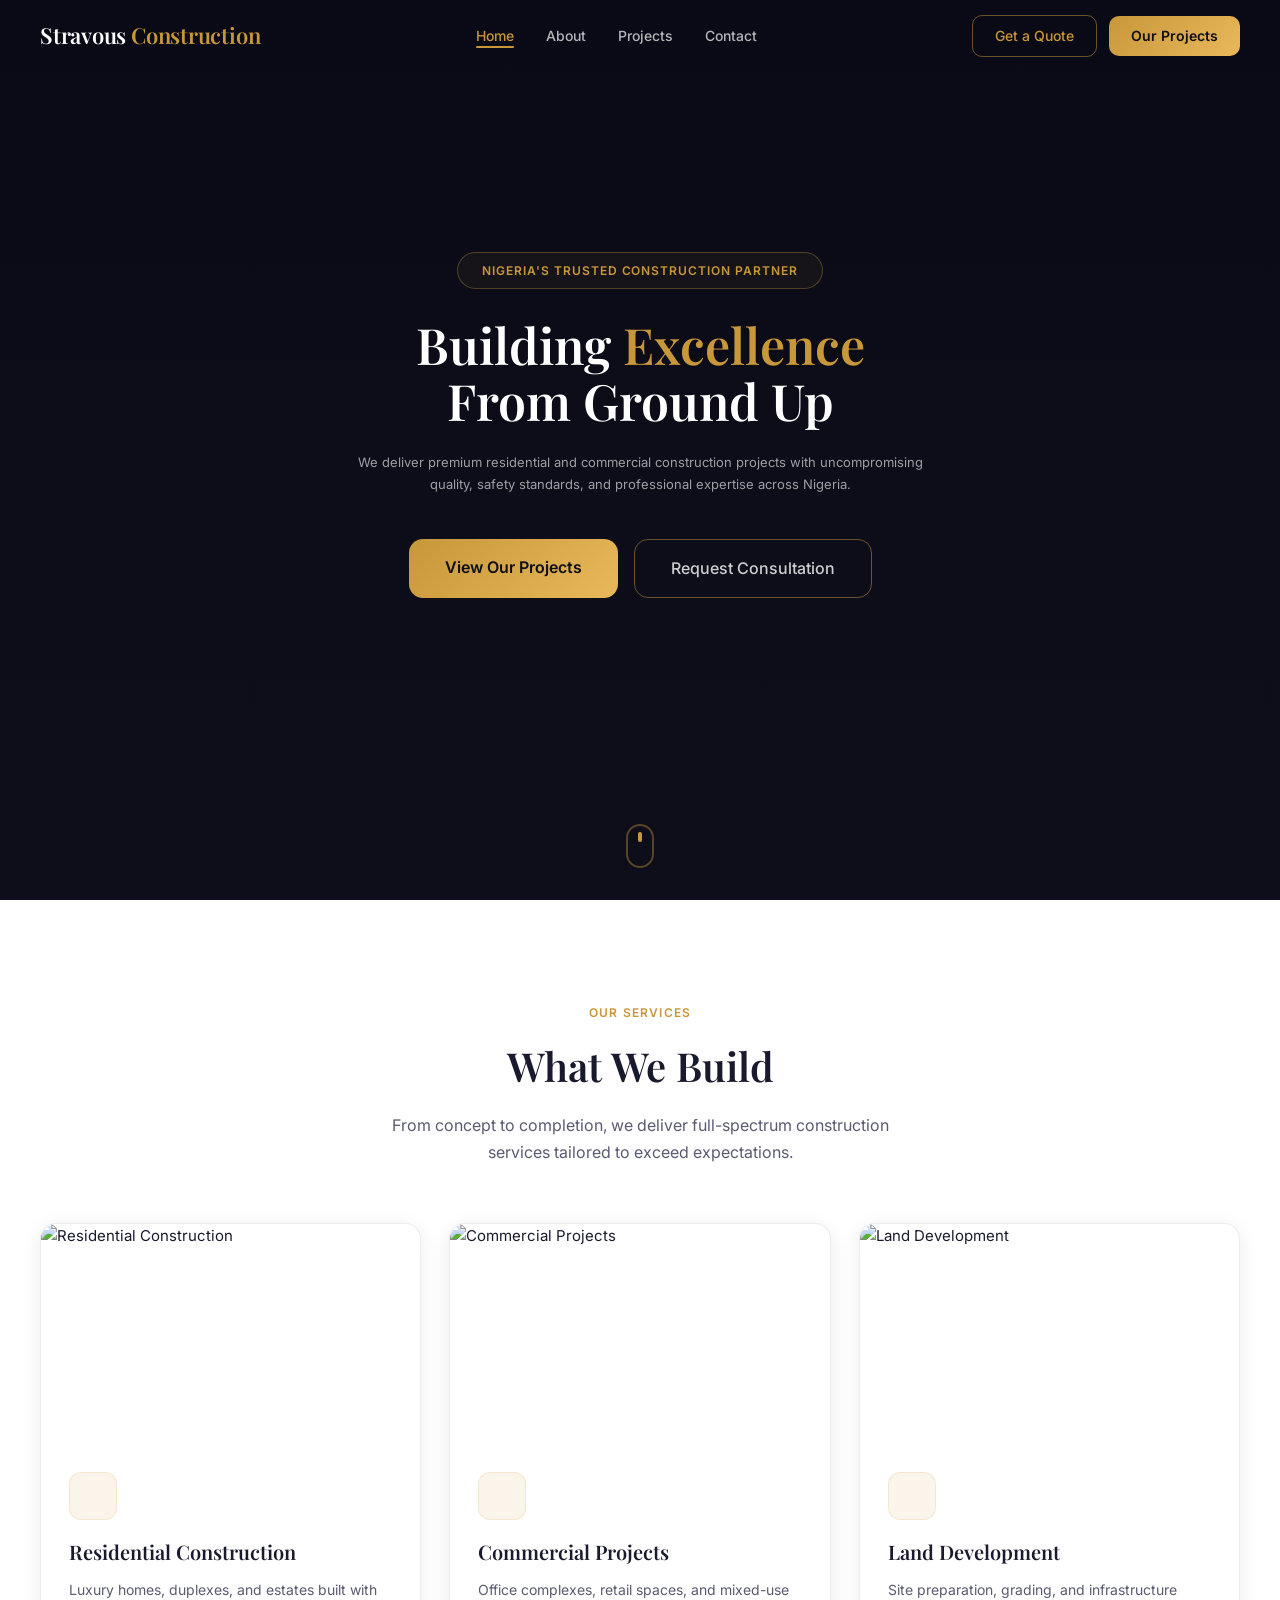
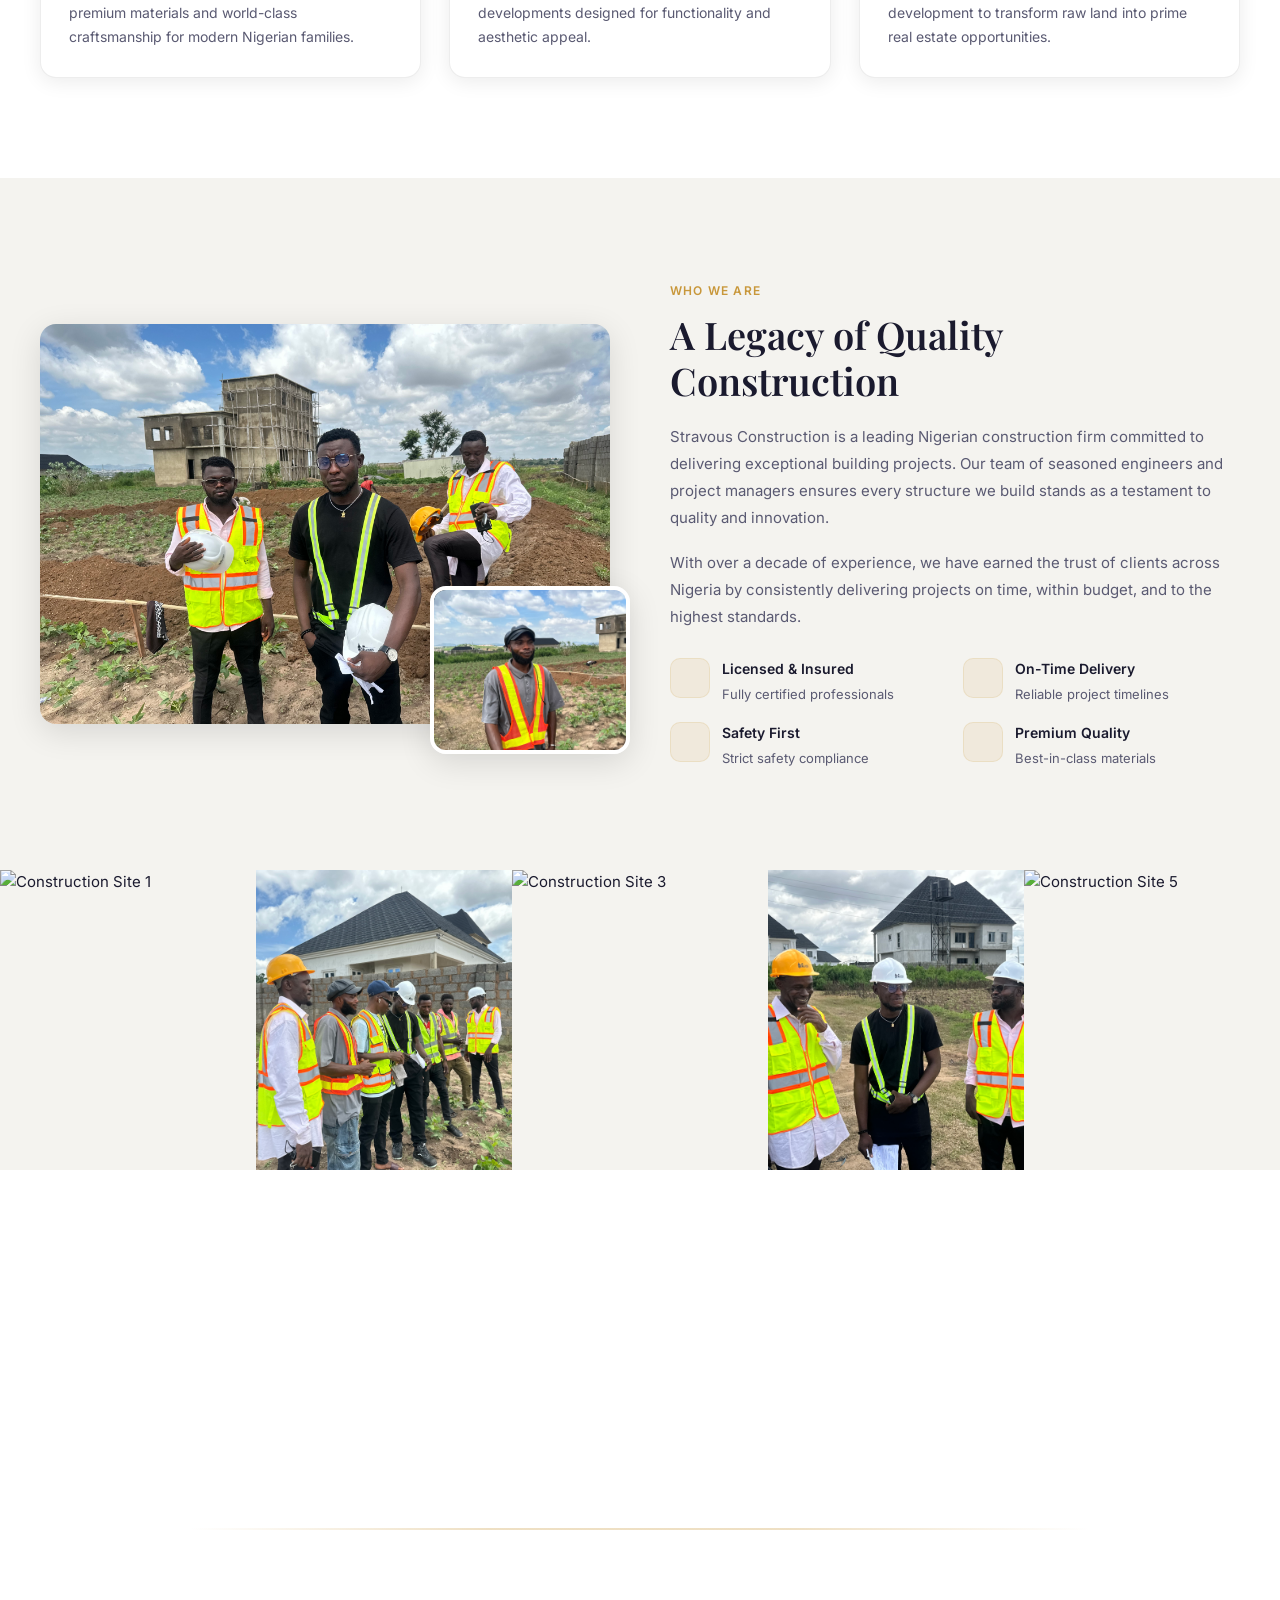
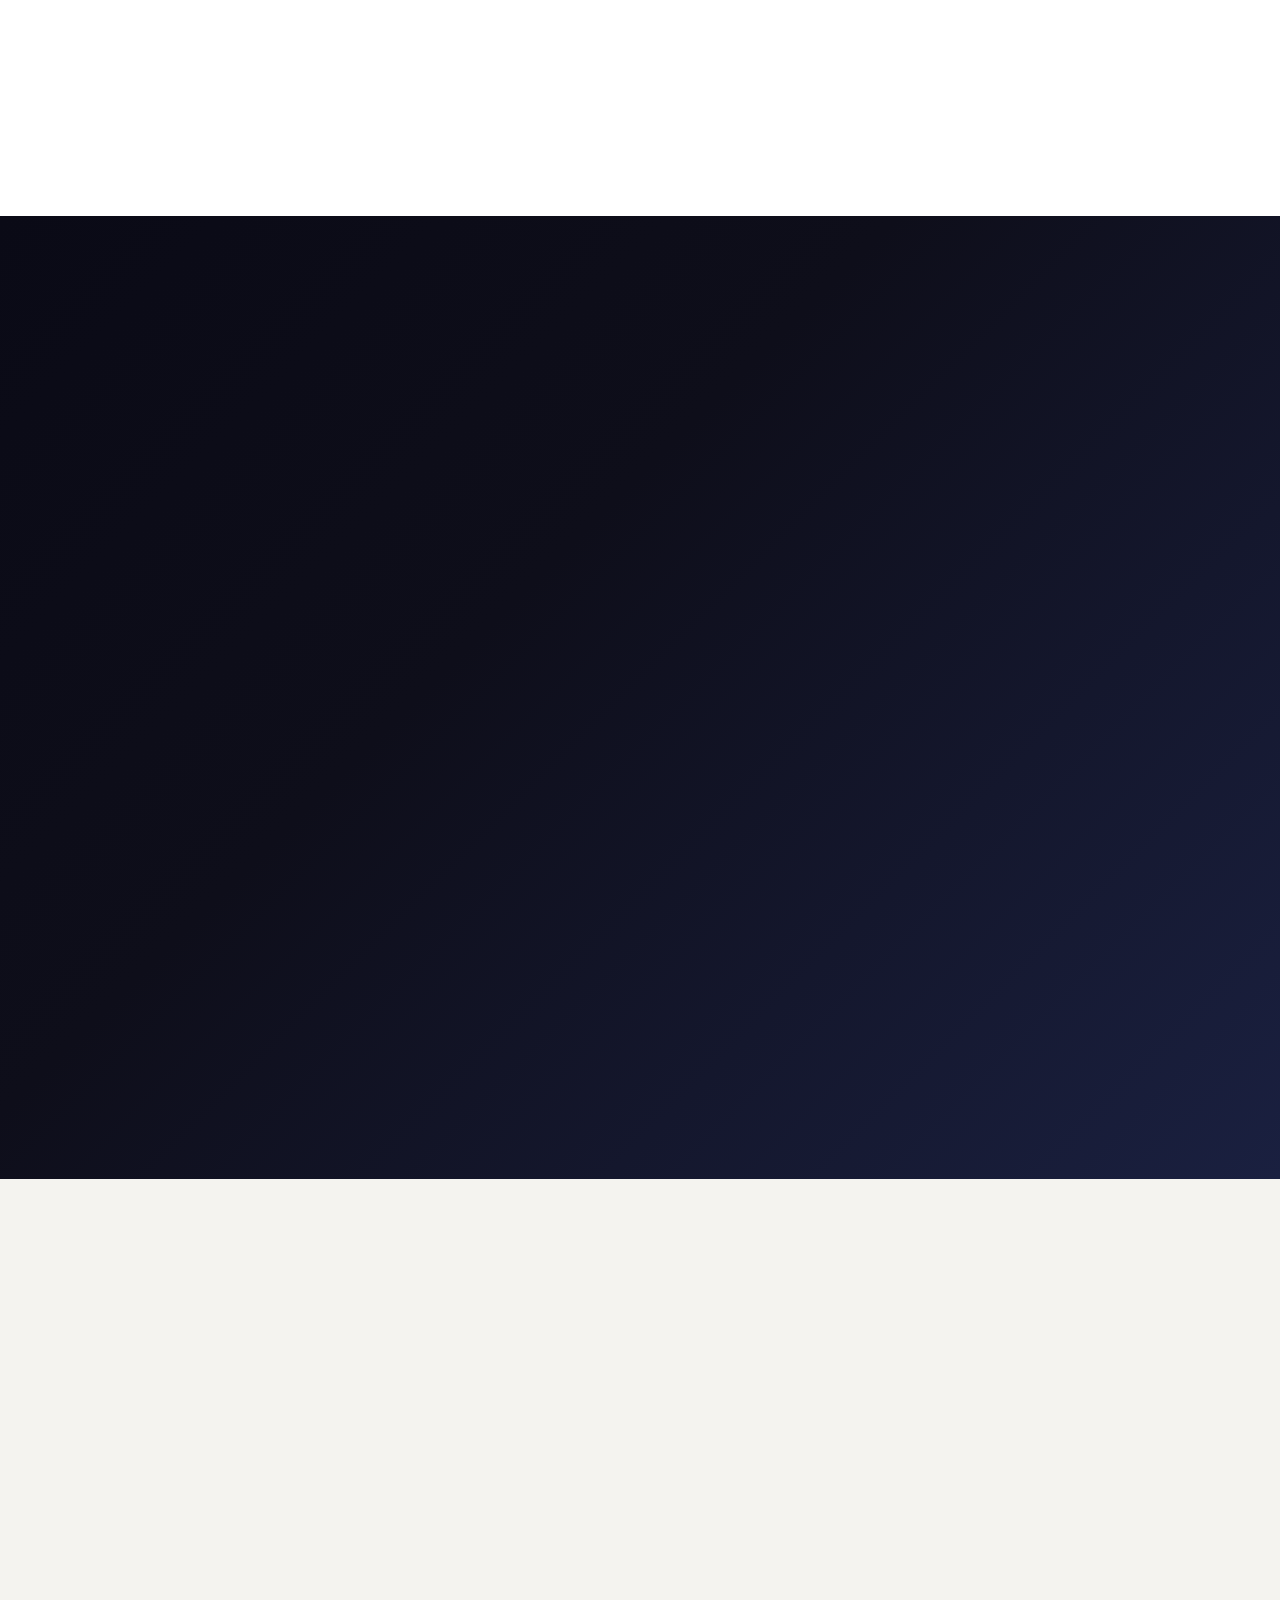
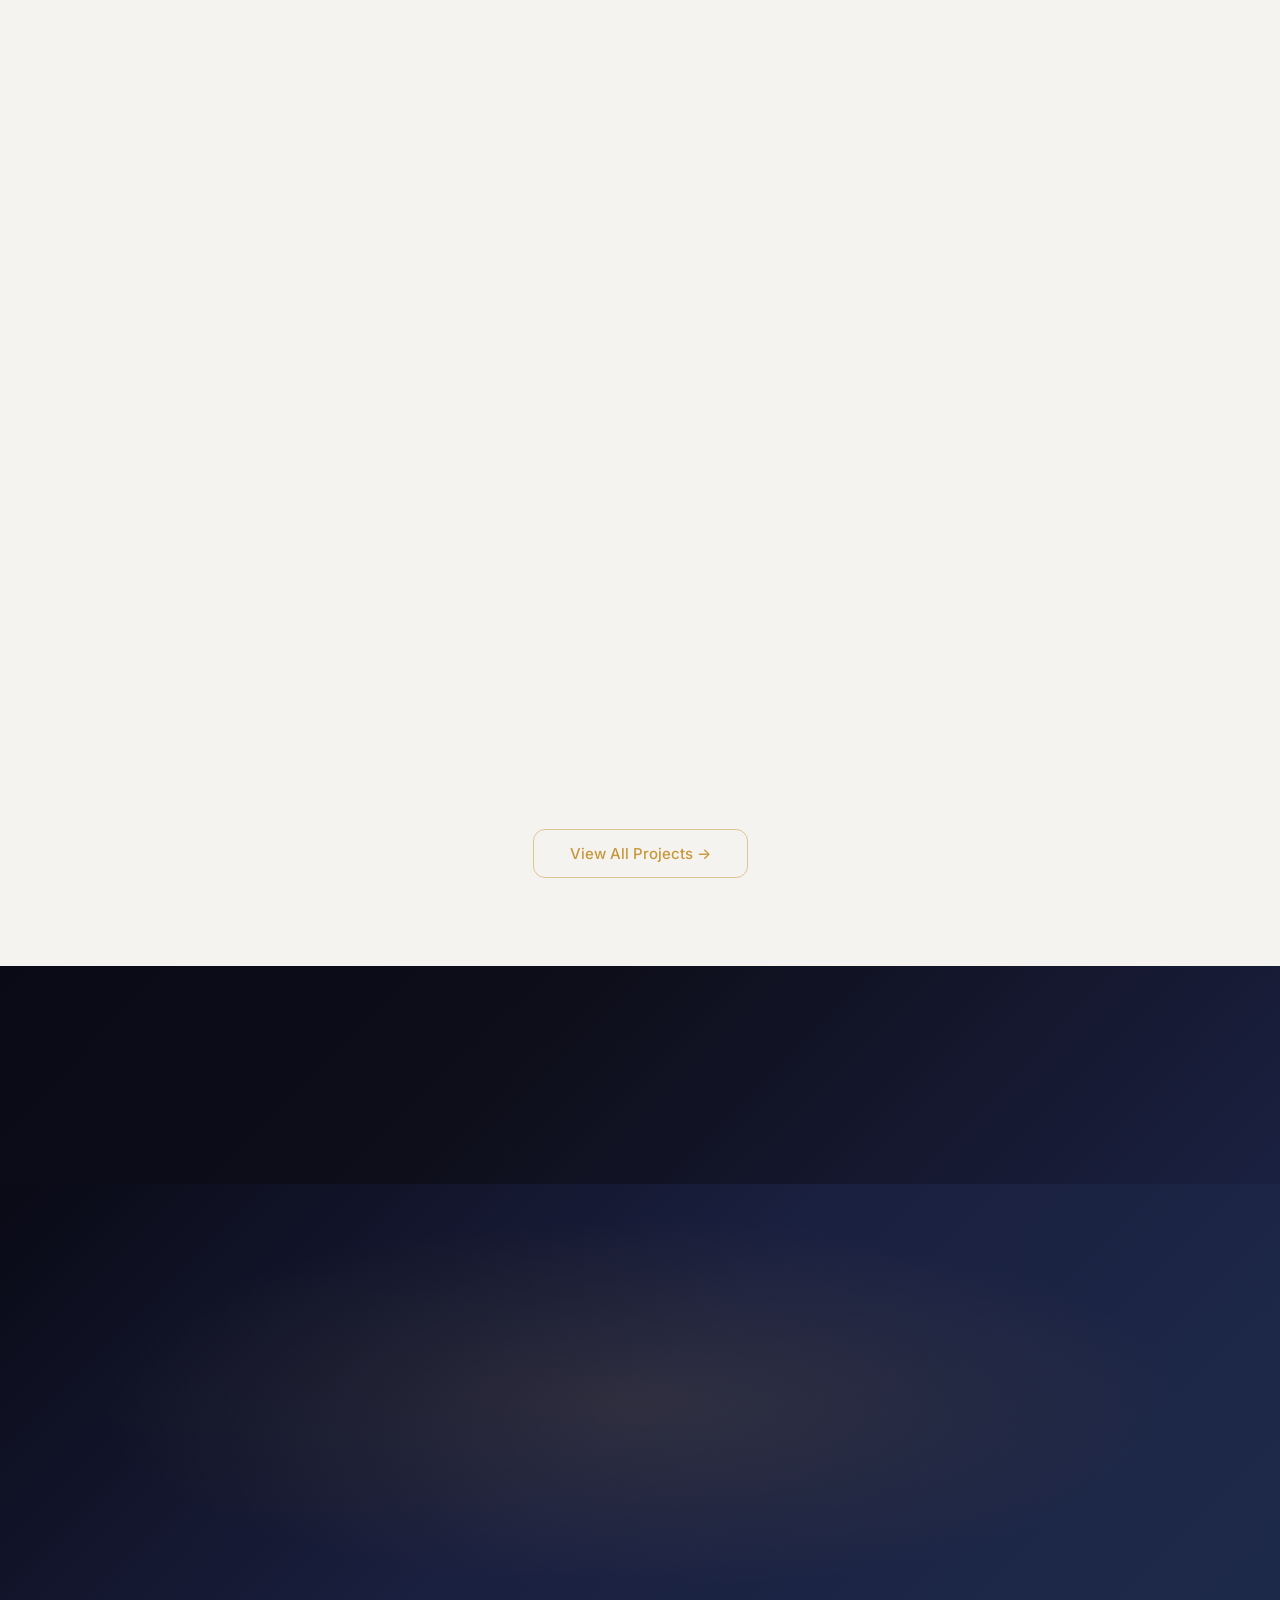
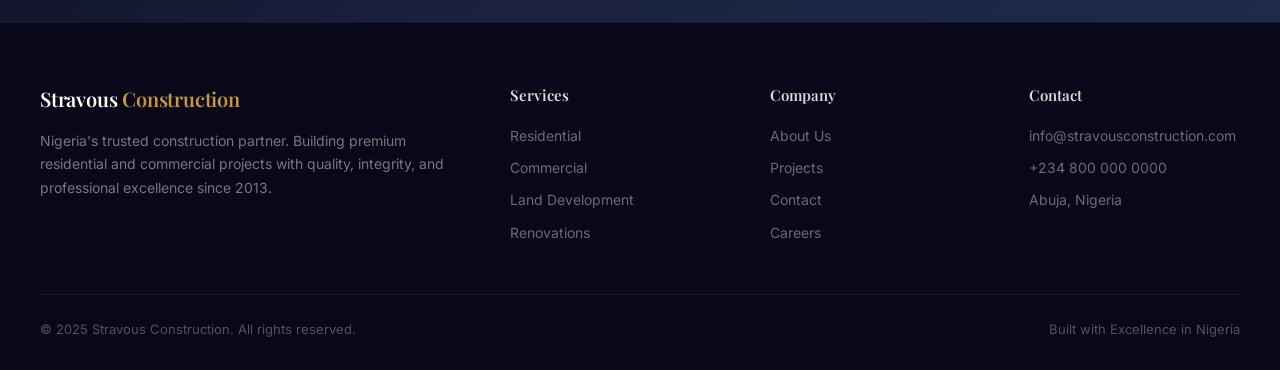
==== index.html @ 795774fc "Construction site" ====
<!DOCTYPE html>
<html lang="en">

<head>
  <meta charset="UTF-8">
  <meta name="viewport" content="width=device-width, initial-scale=1.0">
  <title>Stravous Construction — Building Excellence Across Nigeria</title>
  <meta name="description"
    content="Stravous Construction delivers premium residential and commercial building projects with uncompromising quality, safety, and professional expertise across Nigeria.">
  <link
    href="https://fonts.googleapis.com/css2?family=Inter:wght@300;400;500;600;700&family=Playfair+Display:wght@400;500;600;700&display=swap"
    rel="stylesheet">
  <link rel="stylesheet" href="styles.css">
  <script src="https://code.iconify.design/3/3.1.0/iconify.min.js"></script>
</head>

<body>

  <!-- HEADER -->
  <header class="site-header scrolled" id="siteHeader">
    <div class="header-inner">
      <a href="index.html" class="logo">Stravous <span>Construction</span></a>
      <nav>
        <ul class="nav-links" id="mainNav">
          <li><a href="index.html" class="active">Home</a></li>
          <li><a href="about.html">About</a></li>
          <li><a href="projects.html">Projects</a></li>
          <li><a href="contact.html">Contact</a></li>
        </ul>
      </nav>
      <div class="header-cta">
        <button class="mobile-toggle"
          onclick="document.getElementById('mainNav').classList.toggle('open');document.getElementById('navOverlay').classList.toggle('show')"><span
            class="iconify" data-icon="mdi:menu" data-width="24"></span></button>
        <a href="contact.html" class="btn-outline-h">Get a Quote</a>
        <a href="projects.html" class="btn-solid-h">Our Projects</a>
      </div>
    </div>
  </header>
  <div class="mobile-nav-overlay" id="navOverlay"
    onclick="document.getElementById('mainNav').classList.remove('open');this.classList.remove('show')"></div>

  <!-- HERO -->
  <section class="hero" id="hero">
    <div class="hero-video-bg">
      <video autoplay muted loop playsinline>
        <source src="assets/videos/DJI_0399.MP4" type="video/mp4">
      </video>
    </div>
    <div class="hero-overlay"></div>
    <div class="hero-content">
      <div class="hero-badge">Nigeria's Trusted Construction Partner</div>
      <h1>Building <span>Excellence</span><br>From Ground Up</h1>
      <p>We deliver premium residential and commercial construction projects with uncompromising quality, safety
        standards, and professional expertise across Nigeria.</p>
      <div class="hero-cta">
        <a href="projects.html" class="btn-solid-h" style="padding:16px 36px;font-size:16px;border-radius:14px">View Our
          Projects</a>
        <a href="contact.html" class="btn-outline-h"
          style="padding:16px 36px;font-size:16px;border-radius:14px;color:rgba(255,255,255,.8)">Request
          Consultation</a>
      </div>
      <!-- <div class="hero-stats">
        <div class="stat-item">
          <div class="stat-num" data-count="150">0</div>
          <div class="stat-label">Projects Completed</div>
        </div>
        <div class="stat-item">
          <div class="stat-num" data-count="12">0</div>
          <div class="stat-label">Years Experience</div>
        </div>
        <div class="stat-item">
          <div class="stat-num" data-count="85">0</div>
          <div class="stat-label">Expert Engineers</div>
        </div>
        <div class="stat-item">
          <div class="stat-num" data-count="36">0</div>
          <div class="stat-label">States Covered</div>
        </div>
      </div> -->
    </div>
    <div class="hero-scroll"><span></span></div>
  </section>

  <!-- SERVICES -->
  <section class="section section-light" id="services">
    <div class="section-inner">
      <div class="section-header reveal">
        <div class="gold-label">Our Services</div>
        <h2>What We Build</h2>
        <p>From concept to completion, we deliver full-spectrum construction services tailored to exceed expectations.
        </p>
      </div>
      <div class="services-grid">
        <div class="service-card reveal stagger-1">
          <div class="service-card-img"><img src="assets/images/IMG_0704.JPG" alt="Residential Construction"
              loading="lazy"></div>
          <div class="service-card-body">
            <div class="service-icon"><span class="iconify" data-icon="mdi:home-city" data-width="24"></span></div>
            <h4>Residential Construction</h4>
            <p>Luxury homes, duplexes, and estates built with premium materials and world-class craftsmanship for modern
              Nigerian families.</p>
          </div>
        </div>
        <div class="service-card reveal stagger-2">
          <div class="service-card-img"><img src="assets/images/IMG_0784.JPG" alt="Commercial Projects" loading="lazy">
          </div>
          <div class="service-card-body">
            <div class="service-icon"><span class="iconify" data-icon="mdi:office-building" data-width="24"></span>
            </div>
            <h4>Commercial Projects</h4>
            <p>Office complexes, retail spaces, and mixed-use developments designed for functionality and aesthetic
              appeal.</p>
          </div>
        </div>
        <div class="service-card reveal stagger-3">
          <div class="service-card-img"><img src="assets/images/IMG_0668.JPG" alt="Land Development" loading="lazy">
          </div>
          <div class="service-card-body">
            <div class="service-icon"><span class="iconify" data-icon="mdi:earth" data-width="24"></span></div>
            <h4>Land Development</h4>
            <p>Site preparation, grading, and infrastructure development to transform raw land into prime real estate
              opportunities.</p>
          </div>
        </div>
      </div>
    </div>
  </section>

  <!-- ABOUT PREVIEW -->
  <section class="section section-soft" id="aboutPreview">
    <div class="section-inner">
      <div class="about-split">
        <div class="about-images reveal-left">
          <div class="about-img-main"><img src="assets/images/IMG_0770.JPG" alt="Stravous Construction Team"
              loading="lazy"></div>
          <div class="about-img-float"><img src="assets/images/IMG_0740.JPG" alt="On-site Supervision" loading="lazy">
          </div>
        </div>
        <div class="about-text reveal-right">
          <div class="gold-label">Who We Are</div>
          <h2>A Legacy of Quality Construction</h2>
          <p>Stravous Construction is a leading Nigerian construction firm committed to delivering exceptional building
            projects. Our team of seasoned engineers and project managers ensures every structure we build stands as a
            testament to quality and innovation.</p>
          <p>With over a decade of experience, we have earned the trust of clients across Nigeria by consistently
            delivering projects on time, within budget, and to the highest standards.</p>
          <div class="about-features">
            <div class="about-feat">
              <div class="about-feat-icon"><span class="iconify" data-icon="mdi:certificate" data-width="20"></span>
              </div>
              <div>
                <h5>Licensed & Insured</h5>
                <p>Fully certified professionals</p>
              </div>
            </div>
            <div class="about-feat">
              <div class="about-feat-icon"><span class="iconify" data-icon="mdi:clock-check-outline"
                  data-width="20"></span></div>
              <div>
                <h5>On-Time Delivery</h5>
                <p>Reliable project timelines</p>
              </div>
            </div>
            <div class="about-feat">
              <div class="about-feat-icon"><span class="iconify" data-icon="mdi:shield-check" data-width="20"></span>
              </div>
              <div>
                <h5>Safety First</h5>
                <p>Strict safety compliance</p>
              </div>
            </div>
            <div class="about-feat">
              <div class="about-feat-icon"><span class="iconify" data-icon="mdi:diamond-stone" data-width="20"></span>
              </div>
              <div>
                <h5>Premium Quality</h5>
                <p>Best-in-class materials</p>
              </div>
            </div>
          </div>
        </div>
      </div>
    </div>
  </section>

  <!-- IMAGE STRIP -->
  <div class="image-strip reveal">
    <img src="assets/images/IMG_0667.JPG" alt="Construction Site 1" loading="lazy">
    <img src="assets/images/IMG_0700.JPG" alt="Construction Site 2" loading="lazy">
    <img src="assets/images/IMG_0710.JPG" alt="Construction Site 3" loading="lazy">
    <img src="assets/images/IMG_0750.JPG" alt="Construction Site 4" loading="lazy">
    <img src="assets/images/IMG_0789.JPG" alt="Construction Site 5" loading="lazy">
  </div>

  <!-- PROCESS -->
  <section class="section section-light" id="process">
    <div class="section-inner">
      <div class="section-header reveal">
        <div class="gold-label">How We Work</div>
        <h2>Our Construction Process</h2>
        <p>A transparent, systematic approach that keeps you informed and in control at every stage.</p>
      </div>
      <div class="process-grid">
        <div class="process-step reveal stagger-1">
          <div class="process-num">01</div>
          <h4>Consultation</h4>
          <p>We meet to understand your vision, assess site conditions, and define project scope and budget.</p>
        </div>
        <div class="process-step reveal stagger-2">
          <div class="process-num">02</div>
          <h4>Design & Planning</h4>
          <p>Our architects create detailed blueprints while our engineers develop comprehensive project plans.</p>
        </div>
        <div class="process-step reveal stagger-3">
          <div class="process-num">03</div>
          <h4>Construction</h4>
          <p>Expert craftsmen execute the build with regular progress updates and strict quality control measures.</p>
        </div>
        <div class="process-step reveal stagger-4">
          <div class="process-num">04</div>
          <h4>Handover</h4>
          <p>Final inspections, quality assurance, and seamless handover with full project documentation.</p>
        </div>
      </div>
    </div>
  </section>

  <!-- VIDEO SHOWCASE -->
  <section class="section section-dark" id="videoShowcase">
    <div class="section-inner">
      <div class="section-header reveal">
        <div class="gold-label">See Us In Action</div>
        <h2 style="color:#fff">Aerial Project Overview</h2>
        <p>Experience the scale and precision of our construction projects from above.</p>
      </div>
      <div class="video-showcase reveal-scale">
        <video controls preload="metadata">
          <source src="assets/videos/DJI_0416.MP4" type="video/mp4">
          Your browser does not support the video tag.
        </video>
      </div>
    </div>
  </section>

  <!-- PROJECT GALLERY PREVIEW -->
  <section class="section section-soft" id="galleryPreview">
    <div class="section-inner">
      <div class="section-header reveal">
        <div class="gold-label">Our Portfolio</div>
        <h2>Recent Project Highlights</h2>
        <p>A glimpse into the quality and scale of our construction work across Nigeria.</p>
      </div>
      <div class="gallery-grid">
        <div class="gallery-item tall reveal stagger-1"><img src="assets/images/IMG_0790.JPG" alt="Project 1"
            loading="lazy">
          <div class="gallery-item-overlay"><span>Residential Estate</span></div>
        </div>
        <div class="gallery-item reveal stagger-2"><img src="assets/images/IMG_0712.JPG" alt="Project 2" loading="lazy">
          <div class="gallery-item-overlay"><span>Site Survey</span></div>
        </div>
        <div class="gallery-item reveal stagger-3"><img src="assets/images/IMG_0722.JPG" alt="Project 3" loading="lazy">
          <div class="gallery-item-overlay"><span>Foundation Work</span></div>
        </div>
        <div class="gallery-item reveal stagger-4"><img src="assets/images/IMG_0733.JPG" alt="Project 4" loading="lazy">
          <div class="gallery-item-overlay"><span>Structural Phase</span></div>
        </div>
        <div class="gallery-item wide reveal stagger-5"><img src="assets/images/IMG_0759.JPG" alt="Project 5"
            loading="lazy">
          <div class="gallery-item-overlay"><span>Commercial Build</span></div>
        </div>
        <div class="gallery-item reveal stagger-6"><img src="assets/images/IMG_0795.JPG" alt="Project 6" loading="lazy">
          <div class="gallery-item-overlay"><span>Luxury Villa</span></div>
        </div>
      </div>
      <div style="text-align:center;margin-top:44px"><a href="projects.html" class="btn-outline-h"
          style="padding:14px 36px;font-size:15px;border-radius:12px">View All Projects →</a></div>
    </div>
  </section>

  <!-- STATS -->
  <section class="section-dark">
    <div class="stats-bar reveal">
      <div class="stat-item">
        <div class="stat-num" data-count="150">0</div>
        <div class="stat-label">Projects Delivered</div>
      </div>
      <div class="stat-item">
        <div class="stat-num" data-count="500">0</div>
        <div class="stat-label">Happy Clients</div>
      </div>
      <div class="stat-item">
        <div class="stat-num" data-count="85">0</div>
        <div class="stat-label">Expert Engineers</div>
      </div>
      <div class="stat-item">
        <div class="stat-num" data-count="12">0</div>
        <div class="stat-label">Years of Excellence</div>
      </div>
    </div>
  </section>

  <!-- CTA -->
  <section class="cta-section">
    <h2 class="reveal">Ready to Build Your Dream?</h2>
    <p class="reveal stagger-1">Partner with Stravous Construction and experience premium quality, on-time delivery, and
      professional expertise on every project.</p>
    <div class="cta-btns reveal stagger-2">
      <a href="contact.html" class="btn-solid-h" style="padding:16px 36px;font-size:16px;border-radius:14px">Start Your
        Project</a>
      <a href="about.html" class="btn-outline-h"
        style="padding:16px 36px;font-size:16px;border-radius:14px;color:rgba(255,255,255,.8)">Learn More About Us</a>
    </div>
  </section>

  <!-- FOOTER -->
  <footer class="site-footer">
    <div class="footer-inner">
      <div class="footer-grid">
        <div class="footer-brand">
          <a href="index.html" class="logo">Stravous <span>Construction</span></a>
          <p>Nigeria's trusted construction partner. Building premium residential and commercial projects with quality,
            integrity, and professional excellence since 2013.</p>
        </div>
        <div class="footer-col">
          <h5>Services</h5><a href="projects.html">Residential</a><a href="projects.html">Commercial</a><a
            href="projects.html">Land Development</a><a href="projects.html">Renovations</a>
        </div>
        <div class="footer-col">
          <h5>Company</h5><a href="about.html">About Us</a><a href="projects.html">Projects</a><a
            href="contact.html">Contact</a><a href="#">Careers</a>
        </div>
        <div class="footer-col">
          <h5>Contact</h5><a href="mailto:info@stravousconstruction.com">info@stravousconstruction.com</a><a
            href="tel:+2348000000000">+234 800 000 0000</a><a href="#">Abuja, Nigeria</a>
        </div>
      </div>
      <div class="footer-bottom">
        <p>&copy; 2025 Stravous Construction. All rights reserved.</p>
        <p>Built with Excellence in Nigeria</p>
      </div>
    </div>
  </footer>

  <script>
    // Header transparent → solid on scroll
    const header = document.getElementById('siteHeader');
    let lastScroll = 0;
    function updateHeader() {
      const y = window.scrollY;
      header.classList.toggle('scrolled', y > 60);
      lastScroll = y;
    }
    window.addEventListener('scroll', updateHeader, { passive: true });
    updateHeader();

    // Scroll reveal with stagger support
    const revealEls = document.querySelectorAll('.reveal,.reveal-left,.reveal-right,.reveal-scale');
    const revealObserver = new IntersectionObserver((entries) => {
      entries.forEach(e => {
        if (e.isIntersecting) {
          e.target.classList.add('visible');
          revealObserver.unobserve(e.target);
        }
      });
    }, { threshold: 0.12, rootMargin: '0px 0px -50px 0px' });
    revealEls.forEach(el => revealObserver.observe(el));

    // Counter animation
    let countersAnimated = false;
    function animateCounters() {
      if (countersAnimated) return;
      countersAnimated = true;
      document.querySelectorAll('[data-count]').forEach(el => {
        const target = parseInt(el.dataset.count);
        const suffix = el.dataset.suffix || '+';
        const duration = 1800;
        const start = performance.now();
        function tick(now) {
          const elapsed = now - start;
          const progress = Math.min(elapsed / duration, 1);
          const eased = 1 - Math.pow(1 - progress, 3);
          el.textContent = Math.floor(target * eased) + suffix;
          if (progress < 1) requestAnimationFrame(tick);
        }
        requestAnimationFrame(tick);
      });
    }
    const statsObserver = new IntersectionObserver((entries) => {
      entries.forEach(e => { if (e.isIntersecting) { animateCounters(); statsObserver.disconnect() } })
    }, { threshold: 0.3 });
    const heroStats = document.querySelector('.hero-stats');
    if (heroStats) statsObserver.observe(heroStats);

    // Mobile nav
    document.querySelectorAll('.nav-links a').forEach(a => {
      a.addEventListener('click', () => {
        document.getElementById('mainNav').classList.remove('open');
        document.getElementById('navOverlay').classList.remove('show');
      });
    });
  </script>

</body>

</html>
---- styles.css ----
/* ==========================================
   STRAVOUS CONSTRUCTION — Design System
   ========================================== */
*,
*::before,
*::after {
  box-sizing: border-box;
  margin: 0;
  padding: 0
}

:root {
  --gold: #C8973A;
  --gold-light: #E8B85A;
  --gold-pale: rgba(200, 151, 58, .08);
  --dark: #0E0E1A;
  --dark2: #16162A;
  --navy: #1A2040;
  --bg: #F4F3EF;
  --surface: #FFFFFF;
  --border: rgba(0, 0, 0, .07);
  --border2: rgba(0, 0, 0, .12);
  --text: #1A1A2E;
  --text2: #5A5A72;
  --text3: #9696A8;
  --green: #16A34A;
  --blue: #2563EB;
  --shadow: 0 4px 20px rgba(0, 0, 0, .08);
  --shadow-lg: 0 8px 32px rgba(0, 0, 0, .12);
  --radius: 16px;
  --font-body: 'Inter', sans-serif;
  --font-heading: 'Playfair Display', serif;
}

html {
  scroll-behavior: smooth
}

body {
  font-family: var(--font-body);
  color: var(--text);
  background: var(--bg);
  line-height: 1.6;
  font-size: 15px;
  overflow-x: hidden
}

img {
  max-width: 100%;
  display: block
}

a {
  text-decoration: none;
  color: inherit
}

/* === ANIMATIONS === */
@keyframes fadeInUp {
  from {
    opacity: 0;
    transform: translateY(40px)
  }

  to {
    opacity: 1;
    transform: translateY(0)
  }
}

@keyframes fadeIn {
  from {
    opacity: 0
  }

  to {
    opacity: 1
  }
}

@keyframes slideLeft {
  from {
    opacity: 0;
    transform: translateX(60px)
  }

  to {
    opacity: 1;
    transform: translateX(0)
  }
}

@keyframes slideRight {
  from {
    opacity: 0;
    transform: translateX(-60px)
  }

  to {
    opacity: 1;
    transform: translateX(0)
  }
}

@keyframes scaleIn {
  from {
    opacity: 0;
    transform: scale(.9)
  }

  to {
    opacity: 1;
    transform: scale(1)
  }
}

@keyframes shimmer {
  0% {
    background-position: -200% 0
  }

  100% {
    background-position: 200% 0
  }
}

@keyframes pulse {

  0%,
  100% {
    opacity: 1
  }

  50% {
    opacity: .6
  }
}

@keyframes float {

  0%,
  100% {
    transform: translateY(0)
  }

  50% {
    transform: translateY(-8px)
  }
}

@keyframes counterUp {
  from {
    opacity: 0;
    transform: translateY(20px)
  }

  to {
    opacity: 1;
    transform: translateY(0)
  }
}

.reveal {
  opacity: 0;
  transform: translateY(40px);
  transition: opacity .8s cubic-bezier(.16, 1, .3, 1), transform .8s cubic-bezier(.16, 1, .3, 1)
}

.reveal.visible {
  opacity: 1;
  transform: translateY(0)
}

.reveal-left {
  opacity: 0;
  transform: translateX(-50px);
  transition: opacity .8s ease, transform .8s ease
}

.reveal-left.visible {
  opacity: 1;
  transform: translateX(0)
}

.reveal-right {
  opacity: 0;
  transform: translateX(50px);
  transition: opacity .8s ease, transform .8s ease
}

.reveal-right.visible {
  opacity: 1;
  transform: translateX(0)
}

.reveal-scale {
  opacity: 0;
  transform: scale(.92);
  transition: opacity .7s ease, transform .7s ease
}

.reveal-scale.visible {
  opacity: 1;
  transform: scale(1)
}

.stagger-1 {
  transition-delay: .1s
}

.stagger-2 {
  transition-delay: .2s
}

.stagger-3 {
  transition-delay: .3s
}

.stagger-4 {
  transition-delay: .4s
}

.stagger-5 {
  transition-delay: .5s
}

.stagger-6 {
  transition-delay: .6s
}

/* === HEADER (transparent → solid on scroll) === */
.site-header {
  background: transparent;
  backdrop-filter: none;
  border-bottom: 1px solid transparent;
  position: fixed;
  top: 0;
  left: 0;
  right: 0;
  z-index: 1000;
  transition: background .4s cubic-bezier(.4, 0, .2, 1), backdrop-filter .4s ease, border-color .4s ease, box-shadow .4s ease
}

.site-header.scrolled {
  background: rgba(14, 14, 26, .97);
  backdrop-filter: blur(20px);
  border-bottom-color: rgba(200, 151, 58, .15);
  box-shadow: 0 4px 30px rgba(0, 0, 0, .3)
}

.header-inner {
  max-width: 1280px;
  margin: 0 auto;
  padding: 0 40px;
  display: flex;
  align-items: center;
  justify-content: space-between;
  height: 72px
}

.logo {
  font-family: var(--font-heading);
  font-size: 22px;
  font-weight: 600;
  color: #fff;
  letter-spacing: -.01em
}

.logo span {
  color: var(--gold)
}

.nav-links {
  display: flex;
  gap: 32px;
  list-style: none
}

.nav-links a {
  color: rgba(255, 255, 255, .7);
  font-size: 14px;
  font-weight: 500;
  transition: color .2s;
  position: relative
}

.nav-links a:hover,
.nav-links a.active {
  color: var(--gold)
}

.nav-links a.active::after {
  content: '';
  position: absolute;
  bottom: -4px;
  left: 0;
  right: 0;
  height: 2px;
  background: var(--gold);
  border-radius: 2px
}

.header-cta {
  display: flex;
  gap: 12px;
  align-items: center
}

.btn-outline-h {
  padding: 9px 22px;
  border: 1px solid rgba(200, 151, 58, .5);
  border-radius: 10px;
  color: var(--gold);
  background: none;
  font-size: 14px;
  font-weight: 500;
  cursor: pointer;
  font-family: var(--font-body);
  transition: all .2s
}

.btn-outline-h:hover {
  background: rgba(200, 151, 58, .1);
  border-color: var(--gold)
}

.btn-solid-h {
  padding: 9px 22px;
  border: none;
  border-radius: 10px;
  background: linear-gradient(135deg, var(--gold), var(--gold-light));
  color: var(--dark);
  font-size: 14px;
  font-weight: 600;
  cursor: pointer;
  font-family: var(--font-body);
  transition: all .25s
}

.btn-solid-h:hover {
  opacity: .9;
  transform: translateY(-1px)
}

.mobile-toggle {
  display: none;
  background: none;
  border: 1px solid rgba(200, 151, 58, .4);
  padding: 6px 10px;
  border-radius: 8px;
  font-size: 20px;
  cursor: pointer;
  color: var(--gold)
}

.mobile-nav-overlay {
  display: none;
  position: fixed;
  inset: 0;
  background: rgba(0, 0, 0, .6);
  z-index: 998
}

.mobile-nav-overlay.show {
  display: block
}

.nav-links.open {
  display: flex !important;
  flex-direction: column;
  position: fixed;
  top: 72px;
  left: 0;
  right: 0;
  background: var(--dark);
  border-top: 1px solid rgba(200, 151, 58, .15);
  padding: 20px;
  gap: 0;
  z-index: 999
}

.nav-links.open li {
  border-bottom: 1px solid rgba(255, 255, 255, .06)
}

.nav-links.open a {
  display: block;
  padding: 14px 0;
  font-size: 16px
}

/* === ICONIFY ICONS === */
.iconify {
  vertical-align: middle;
  flex-shrink: 0
}

.service-icon .iconify {
  font-size: 24px;
  color: var(--gold)
}

.about-feat-icon .iconify {
  font-size: 20px;
  color: var(--gold)
}

.contact-info-card h4 .iconify {
  font-size: 22px;
  color: var(--gold)
}

.process-icon .iconify {
  font-size: 28px;
  color: var(--gold)
}

/* === HERO === */
.hero {
  position: relative;
  min-height: 100vh;
  display: flex;
  align-items: center;
  justify-content: center;
  overflow: hidden;
  background: #0a0a16
}

.hero-video-bg {
  position: absolute;
  inset: 0;
  z-index: 1
}

.hero-video-bg video {
  width: 100%;
  height: 100%;
  object-fit: cover
}

.hero-overlay {
  position: absolute;
  inset: 0;
  z-index: 2;
  background: linear-gradient(180deg, rgba(10, 10, 22, .7) 0%, rgba(14, 14, 26, .85) 60%, rgba(14, 14, 26, .95) 100%)
}

.hero-content {
  position: relative;
  z-index: 3;
  text-align: center;
  max-width: 860px;
  padding: 0 40px;
  animation: fadeInUp 1s ease .3s both
}

.hero-badge {
  display: inline-block;
  padding: 8px 24px;
  border-radius: 24px;
  border: 1px solid rgba(200, 151, 58, .35);
  color: var(--gold);
  font-size: 12px;
  font-weight: 600;
  letter-spacing: .08em;
  margin-bottom: 28px;
  text-transform: uppercase;
  background: rgba(200, 151, 58, .06);
  animation: fadeIn 1s ease .5s both
}

.hero h1 {
  font-family: var(--font-heading);
  font-size: 50px;
  font-weight: 600;
  color: #fff;
  line-height: 1.12;
  margin-bottom: 22px;
  animation: fadeInUp 1s ease .6s both
}

.hero h1 span {
  color: var(--gold)
}

.hero p {
  color: rgba(255, 255, 255, .6);
  font-size: 13px;
  max-width: 600px;
  margin: 0 auto 44px;
  line-height: 1.7;
  animation: fadeInUp 1s ease .8s both
}

.hero-stats {
  display: flex;
  gap: 48px;
  justify-content: center;
  animation: fadeInUp 1s ease 1s both
}

.stat-item {
  text-align: center
}

.stat-num {
  font-family: var(--font-heading);
  font-size: 36px;
  font-weight: 600;
  color: var(--gold)
}

.stat-label {
  font-size: 13px;
  color: rgba(255, 255, 255, .5);
  margin-top: 4px;
  font-weight: 500
}

.hero-cta {
  display: flex;
  gap: 16px;
  justify-content: center;
  margin-bottom: 50px;
  animation: fadeInUp 1s ease .9s both
}

.hero-scroll {
  position: absolute;
  bottom: 32px;
  left: 50%;
  transform: translateX(-50%);
  z-index: 3;
  animation: float 2.5s ease infinite
}

.hero-scroll span {
  display: block;
  width: 28px;
  height: 44px;
  border: 2px solid rgba(200, 151, 58, .4);
  border-radius: 14px;
  position: relative
}

.hero-scroll span::after {
  content: '';
  position: absolute;
  top: 6px;
  left: 50%;
  transform: translateX(-50%);
  width: 4px;
  height: 10px;
  background: var(--gold);
  border-radius: 4px;
  animation: pulse 1.5s ease infinite
}

/* === SECTIONS === */
.section {
  padding: 100px 40px
}

.section-inner {
  max-width: 1200px;
  margin: 0 auto
}

.section-light {
  background: var(--surface)
}

.section-soft {
  background: var(--bg)
}

.section-dark {
  background: linear-gradient(135deg, #0a0a16 0%, #0E0E1A 40%, #1A2040 100%);
  color: #fff
}

.section-header {
  text-align: center;
  margin-bottom: 56px
}

.section-header h2 {
  font-family: var(--font-heading);
  font-size: 40px;
  font-weight: 600;
  margin-bottom: 14px
}

.section-header p {
  color: var(--text2);
  font-size: 16px;
  max-width: 560px;
  margin: 0 auto;
  line-height: 1.7
}

.section-dark .section-header p {
  color: rgba(255, 255, 255, .55)
}

.gold-label {
  display: inline-block;
  color: var(--gold);
  font-size: 12px;
  font-weight: 600;
  text-transform: uppercase;
  letter-spacing: .1em;
  margin-bottom: 12px
}

/* === SERVICE CARDS === */
.services-grid {
  display: grid;
  grid-template-columns: repeat(3, 1fr);
  gap: 28px
}

.service-card {
  background: var(--surface);
  border: 1px solid var(--border);
  border-radius: var(--radius);
  overflow: hidden;
  transition: all .4s cubic-bezier(.16, 1, .3, 1);
  cursor: pointer;
  box-shadow: var(--shadow)
}

.service-card:hover {
  transform: translateY(-8px);
  box-shadow: var(--shadow-lg)
}

.service-card-img {
  height: 220px;
  overflow: hidden
}

.service-card-img img {
  width: 100%;
  height: 100%;
  object-fit: cover;
  transition: transform .6s ease
}

.service-card:hover .service-card-img img {
  transform: scale(1.08)
}

.service-card-body {
  padding: 28px
}

.service-card-body h4 {
  font-family: var(--font-heading);
  font-size: 20px;
  font-weight: 600;
  margin-bottom: 10px
}

.service-card-body p {
  font-size: 14px;
  color: var(--text2);
  line-height: 1.7
}

.service-icon {
  width: 48px;
  height: 48px;
  border-radius: 12px;
  background: rgba(200, 151, 58, .1);
  border: 1px solid rgba(200, 151, 58, .15);
  display: flex;
  align-items: center;
  justify-content: center;
  font-size: 22px;
  margin-bottom: 16px
}

/* === PROJECT GALLERY === */
.gallery-grid {
  display: grid;
  grid-template-columns: repeat(4, 1fr);
  gap: 16px
}

.gallery-item {
  border-radius: var(--radius);
  overflow: hidden;
  position: relative;
  cursor: pointer;
  aspect-ratio: 1
}

.gallery-item.tall {
  grid-row: span 2
}

.gallery-item.wide {
  grid-column: span 2
}

.gallery-item img {
  width: 100%;
  height: 100%;
  object-fit: cover;
  transition: transform .6s ease
}

.gallery-item:hover img {
  transform: scale(1.06)
}

.gallery-item-overlay {
  position: absolute;
  inset: 0;
  background: linear-gradient(180deg, transparent 40%, rgba(14, 14, 26, .7) 100%);
  opacity: 0;
  transition: opacity .4s;
  display: flex;
  align-items: flex-end;
  padding: 20px
}

.gallery-item:hover .gallery-item-overlay {
  opacity: 1
}

.gallery-item-overlay span {
  color: #fff;
  font-size: 14px;
  font-weight: 500
}

/* === ABOUT SPLIT === */
.about-split {
  display: grid;
  grid-template-columns: 1fr 1fr;
  gap: 60px;
  align-items: center
}

.about-images {
  position: relative
}

.about-img-main {
  border-radius: var(--radius);
  overflow: hidden;
  box-shadow: var(--shadow-lg)
}

.about-img-main img {
  width: 100%;
  height: 400px;
  object-fit: cover
}

.about-img-float {
  position: absolute;
  bottom: -30px;
  right: -20px;
  width: 200px;
  border-radius: var(--radius);
  overflow: hidden;
  box-shadow: var(--shadow-lg);
  border: 4px solid var(--surface)
}

.about-img-float img {
  width: 100%;
  height: 160px;
  object-fit: cover
}

.about-text h2 {
  font-family: var(--font-heading);
  font-size: 38px;
  font-weight: 600;
  margin-bottom: 20px;
  line-height: 1.2
}

.about-text p {
  color: var(--text2);
  font-size: 15px;
  line-height: 1.8;
  margin-bottom: 18px
}

.about-features {
  display: grid;
  grid-template-columns: 1fr 1fr;
  gap: 16px;
  margin-top: 28px
}

.about-feat {
  display: flex;
  gap: 12px;
  align-items: flex-start
}

.about-feat-icon {
  width: 40px;
  height: 40px;
  border-radius: 10px;
  background: rgba(200, 151, 58, .1);
  border: 1px solid rgba(200, 151, 58, .15);
  display: flex;
  align-items: center;
  justify-content: center;
  font-size: 18px;
  flex-shrink: 0
}

.about-feat h5 {
  font-size: 14px;
  font-weight: 600;
  margin-bottom: 2px
}

.about-feat p {
  font-size: 13px;
  color: var(--text2);
  margin: 0
}

/* === VIDEO SHOWCASE === */
.video-showcase {
  position: relative;
  border-radius: var(--radius);
  overflow: hidden;
  max-width: 960px;
  margin: 0 auto;
  box-shadow: 0 12px 48px rgba(0, 0, 0, .2)
}

.video-showcase video {
  width: 100%;
  display: block;
  aspect-ratio: 16/9;
  object-fit: cover
}

/* === TEAM SECTION === */
.team-grid {
  display: grid;
  grid-template-columns: repeat(4, 1fr);
  gap: 24px
}

.team-card {
  background: var(--surface);
  border: 1px solid var(--border);
  border-radius: var(--radius);
  overflow: hidden;
  transition: all .4s;
  box-shadow: var(--shadow)
}

.team-card:hover {
  transform: translateY(-6px);
  box-shadow: var(--shadow-lg)
}

.team-card-img {
  height: 260px;
  overflow: hidden
}

.team-card-img img {
  width: 100%;
  height: 100%;
  object-fit: cover;
  transition: transform .5s
}

.team-card:hover .team-card-img img {
  transform: scale(1.05)
}

.team-card-body {
  padding: 20px;
  text-align: center
}

.team-card-body h4 {
  font-family: var(--font-heading);
  font-size: 17px;
  font-weight: 600;
  margin-bottom: 4px
}

.team-card-body p {
  font-size: 13px;
  color: var(--text2)
}

/* === STATS BAR === */
.stats-bar {
  display: grid;
  grid-template-columns: repeat(4, 1fr);
  gap: 32px;
  padding: 60px 40px;
  max-width: 1200px;
  margin: 0 auto
}

.stats-bar .stat-item {
  text-align: center
}

.stats-bar .stat-num {
  font-family: var(--font-heading);
  font-size: 44px;
  font-weight: 600;
  color: var(--gold)
}

.stats-bar .stat-label {
  font-size: 14px;
  color: rgba(255, 255, 255, .5);
  margin-top: 6px
}

.stat-divider {
  width: 1px;
  background: rgba(255, 255, 255, .1);
  margin: 0 auto
}

/* === CTA === */
.cta-section {
  background: linear-gradient(135deg, #0a0a16, #1A2040, #1e2a4a);
  padding: 100px 40px;
  text-align: center;
  position: relative;
  overflow: hidden
}

.cta-section::before {
  content: '';
  position: absolute;
  inset: 0;
  background: radial-gradient(ellipse at 50% 50%, rgba(200, 151, 58, .12), transparent 60%)
}

.cta-section h2 {
  font-family: var(--font-heading);
  color: #fff;
  font-size: 42px;
  font-weight: 600;
  margin-bottom: 16px;
  position: relative
}

.cta-section p {
  color: rgba(255, 255, 255, .6);
  font-size: 16px;
  margin-bottom: 40px;
  position: relative;
  max-width: 520px;
  margin-left: auto;
  margin-right: auto;
  line-height: 1.7
}

.cta-btns {
  display: flex;
  gap: 16px;
  justify-content: center;
  position: relative
}

/* === FOOTER === */
.site-footer {
  background: #08081a;
  padding: 60px 40px 30px;
  border-top: 1px solid rgba(255, 255, 255, .06)
}

.footer-inner {
  max-width: 1200px;
  margin: 0 auto
}

.footer-grid {
  display: grid;
  grid-template-columns: 2fr 1fr 1fr 1fr;
  gap: 48px;
  margin-bottom: 40px
}

.footer-brand .logo {
  font-size: 20px;
  margin-bottom: 14px;
  display: block
}

.footer-brand p {
  font-size: 14px;
  color: rgba(255, 255, 255, .45);
  line-height: 1.7
}

.footer-col h5 {
  font-family: var(--font-heading);
  font-size: 15px;
  font-weight: 600;
  color: rgba(255, 255, 255, .85);
  margin-bottom: 18px
}

.footer-col a {
  display: block;
  font-size: 14px;
  color: rgba(255, 255, 255, .4);
  margin-bottom: 10px;
  transition: color .2s
}

.footer-col a:hover {
  color: var(--gold)
}

.footer-bottom {
  border-top: 1px solid rgba(255, 255, 255, .06);
  padding-top: 24px;
  display: flex;
  justify-content: space-between;
  align-items: center
}

.footer-bottom p {
  font-size: 13px;
  color: rgba(255, 255, 255, .3)
}

/* === IMAGE STRIP === */
.image-strip {
  display: flex;
  gap: 0;
  overflow: hidden
}

.image-strip img {
  flex: 1;
  min-width: 0;
  height: 300px;
  object-fit: cover;
  transition: flex .5s ease
}

.image-strip img:hover {
  flex: 2
}

/* === PROCESS TIMELINE === */
.process-grid {
  display: grid;
  grid-template-columns: repeat(4, 1fr);
  gap: 32px;
  position: relative
}

.process-grid::before {
  content: '';
  position: absolute;
  top: 36px;
  left: 12.5%;
  right: 12.5%;
  height: 2px;
  background: linear-gradient(90deg, transparent, rgba(200, 151, 58, .3), rgba(200, 151, 58, .3), transparent)
}

.process-step {
  text-align: center;
  position: relative
}

.process-num {
  width: 72px;
  height: 72px;
  border-radius: 50%;
  background: rgba(200, 151, 58, .1);
  border: 2px solid rgba(200, 151, 58, .3);
  display: flex;
  align-items: center;
  justify-content: center;
  font-family: var(--font-heading);
  font-size: 26px;
  font-weight: 600;
  color: var(--gold);
  margin: 0 auto 20px;
  position: relative;
  z-index: 2;
  transition: all .3s
}

.process-step:hover .process-num {
  background: var(--gold);
  color: var(--dark);
  transform: scale(1.1)
}

.process-step h4 {
  font-family: var(--font-heading);
  font-size: 18px;
  font-weight: 600;
  margin-bottom: 8px
}

.process-step p {
  font-size: 14px;
  color: var(--text2);
  line-height: 1.7;
  max-width: 240px;
  margin: 0 auto
}

/* === CONTACT FORM === */
.contact-grid {
  display: grid;
  grid-template-columns: 1fr 1fr;
  gap: 60px;
  align-items: start
}

.contact-form {
  display: flex;
  flex-direction: column;
  gap: 20px
}

.form-group {
  display: flex;
  flex-direction: column;
  gap: 6px
}

.form-group label {
  font-size: 13px;
  font-weight: 600;
  text-transform: uppercase;
  letter-spacing: .06em;
  color: var(--text2)
}

.form-group input,
.form-group textarea,
.form-group select {
  padding: 14px 18px;
  border: 1px solid var(--border2);
  border-radius: 12px;
  font-size: 15px;
  font-family: var(--font-body);
  background: var(--surface);
  transition: border-color .3s, box-shadow .3s;
  outline: none;
  color: var(--text)
}

.form-group input:focus,
.form-group textarea:focus,
.form-group select:focus {
  border-color: var(--gold);
  box-shadow: 0 0 0 3px rgba(200, 151, 58, .1)
}

.form-group textarea {
  min-height: 140px;
  resize: vertical
}

.form-row {
  display: grid;
  grid-template-columns: 1fr 1fr;
  gap: 20px
}

.btn-submit {
  padding: 16px 36px;
  border: none;
  border-radius: 12px;
  background: linear-gradient(135deg, var(--gold), var(--gold-light));
  color: var(--dark);
  font-size: 16px;
  font-weight: 600;
  cursor: pointer;
  font-family: var(--font-body);
  transition: all .25s;
  align-self: flex-start
}

.btn-submit:hover {
  opacity: .9;
  transform: translateY(-2px);
  box-shadow: 0 6px 24px rgba(200, 151, 58, .3)
}

.contact-info {
  display: flex;
  flex-direction: column;
  gap: 28px
}

.contact-info-card {
  background: var(--surface);
  border: 1px solid var(--border);
  border-radius: var(--radius);
  padding: 28px;
  box-shadow: var(--shadow);
  transition: all .3s
}

.contact-info-card:hover {
  transform: translateY(-3px);
  box-shadow: var(--shadow-lg)
}

.contact-info-card h4 {
  font-family: var(--font-heading);
  font-size: 17px;
  font-weight: 600;
  margin-bottom: 8px;
  display: flex;
  align-items: center;
  gap: 10px
}

.contact-info-card p {
  font-size: 14px;
  color: var(--text2);
  line-height: 1.7
}

/* === PAGE BANNER === */
.page-banner {
  background: linear-gradient(135deg, #0a0a16 0%, #0E0E1A 30%, #1A2040 70%, #1e2a4a 100%);
  padding: 140px 40px 80px;
  text-align: center;
  position: relative;
  overflow: hidden
}

.page-banner::before {
  content: '';
  position: absolute;
  inset: 0;
  background: radial-gradient(ellipse at 30% 50%, rgba(200, 151, 58, .1) 0%, transparent 55%)
}

.page-banner h1 {
  font-family: var(--font-heading);
  font-size: 48px;
  font-weight: 600;
  color: #fff;
  margin-bottom: 16px;
  position: relative;
  animation: fadeInUp .8s ease both
}

.page-banner p {
  color: rgba(255, 255, 255, .55);
  font-size: 17px;
  max-width: 560px;
  margin: 0 auto;
  position: relative;
  animation: fadeInUp .8s ease .2s both
}

/* === LIGHTBOX === */
.lightbox {
  display: none;
  position: fixed;
  inset: 0;
  background: rgba(0, 0, 0, .92);
  z-index: 2000;
  align-items: center;
  justify-content: center;
  padding: 40px
}

.lightbox.active {
  display: flex
}

.lightbox img {
  max-width: 90%;
  max-height: 85vh;
  border-radius: 12px;
  box-shadow: 0 20px 60px rgba(0, 0, 0, .5);
  animation: scaleIn .4s ease
}

.lightbox-close {
  position: absolute;
  top: 24px;
  right: 32px;
  font-size: 36px;
  color: #fff;
  cursor: pointer;
  opacity: .7;
  transition: opacity .2s;
  background: none;
  border: none
}

.lightbox-close:hover {
  opacity: 1
}

/* === RESPONSIVE === */
@media(max-width:1024px) {
  .services-grid {
    grid-template-columns: repeat(2, 1fr)
  }

  .gallery-grid {
    grid-template-columns: repeat(3, 1fr)
  }

  .team-grid {
    grid-template-columns: repeat(2, 1fr)
  }

  .process-grid {
    grid-template-columns: repeat(2, 1fr);
    gap: 40px
  }

  .process-grid::before {
    display: none
  }

  .stats-bar {
    grid-template-columns: repeat(2, 1fr);
    gap: 40px
  }
}

@media(max-width:900px) {
  .header-inner {
    padding: 0 20px
  }

  .nav-links {
    gap: 20px
  }

  .hero h1 {
    font-size: 38px
  }

  .hero p {
    font-size: 16px
  }

  .hero-stats {
    gap: 24px;
    flex-wrap: wrap
  }

  .about-split {
    grid-template-columns: 1fr;
    gap: 40px
  }

  .about-img-float {
    position: relative;
    bottom: auto;
    right: auto;
    width: 160px;
    margin-top: -40px;
    margin-left: auto
  }

  .contact-grid {
    grid-template-columns: 1fr
  }

  .section {
    padding: 60px 20px
  }

  .section-header h2 {
    font-size: 30px
  }

  .cta-section {
    padding: 60px 20px
  }

  .cta-section h2 {
    font-size: 30px
  }

  .cta-btns {
    flex-direction: column;
    align-items: center;
    gap: 12px
  }

  .cta-btns a {
    width: 100%;
    max-width: 320px;
    text-align: center
  }

  .footer-grid {
    grid-template-columns: 1fr 1fr;
    gap: 28px
  }

  .page-banner {
    padding: 120px 20px 60px
  }

  .page-banner h1 {
    font-size: 34px
  }

  .image-strip img {
    height: 200px
  }
}

@media(max-width:600px) {
  .nav-links {
    display: none
  }

  .mobile-toggle {
    display: block
  }

  .hero {
    min-height: 90vh
  }

  .hero h1 {
    font-size: 28px
  }

  .hero-stats {
    flex-direction: column;
    gap: 16px
  }

  .hero-cta {
    flex-direction: column;
    align-items: center
  }

  .services-grid {
    grid-template-columns: 1fr
  }

  .gallery-grid {
    grid-template-columns: repeat(2, 1fr)
  }

  .gallery-item.tall,
  .gallery-item.wide {
    grid-row: auto;
    grid-column: auto
  }

  .team-grid {
    grid-template-columns: 1fr
  }

  .process-grid {
    grid-template-columns: 1fr
  }

  .stats-bar {
    grid-template-columns: 1fr;
    gap: 28px
  }

  .about-features {
    grid-template-columns: 1fr
  }

  .footer-grid {
    grid-template-columns: 1fr
  }

  .footer-bottom {
    flex-direction: column;
    gap: 8px;
    text-align: center
  }

  .header-cta .btn-outline-h {
    display: none
  }

  .form-row {
    grid-template-columns: 1fr
  }

  .section-header h2 {
    font-size: 26px
  }

  .image-strip {
    flex-direction: column
  }

  .image-strip img {
    height: 180px;
    flex: none
  }
}
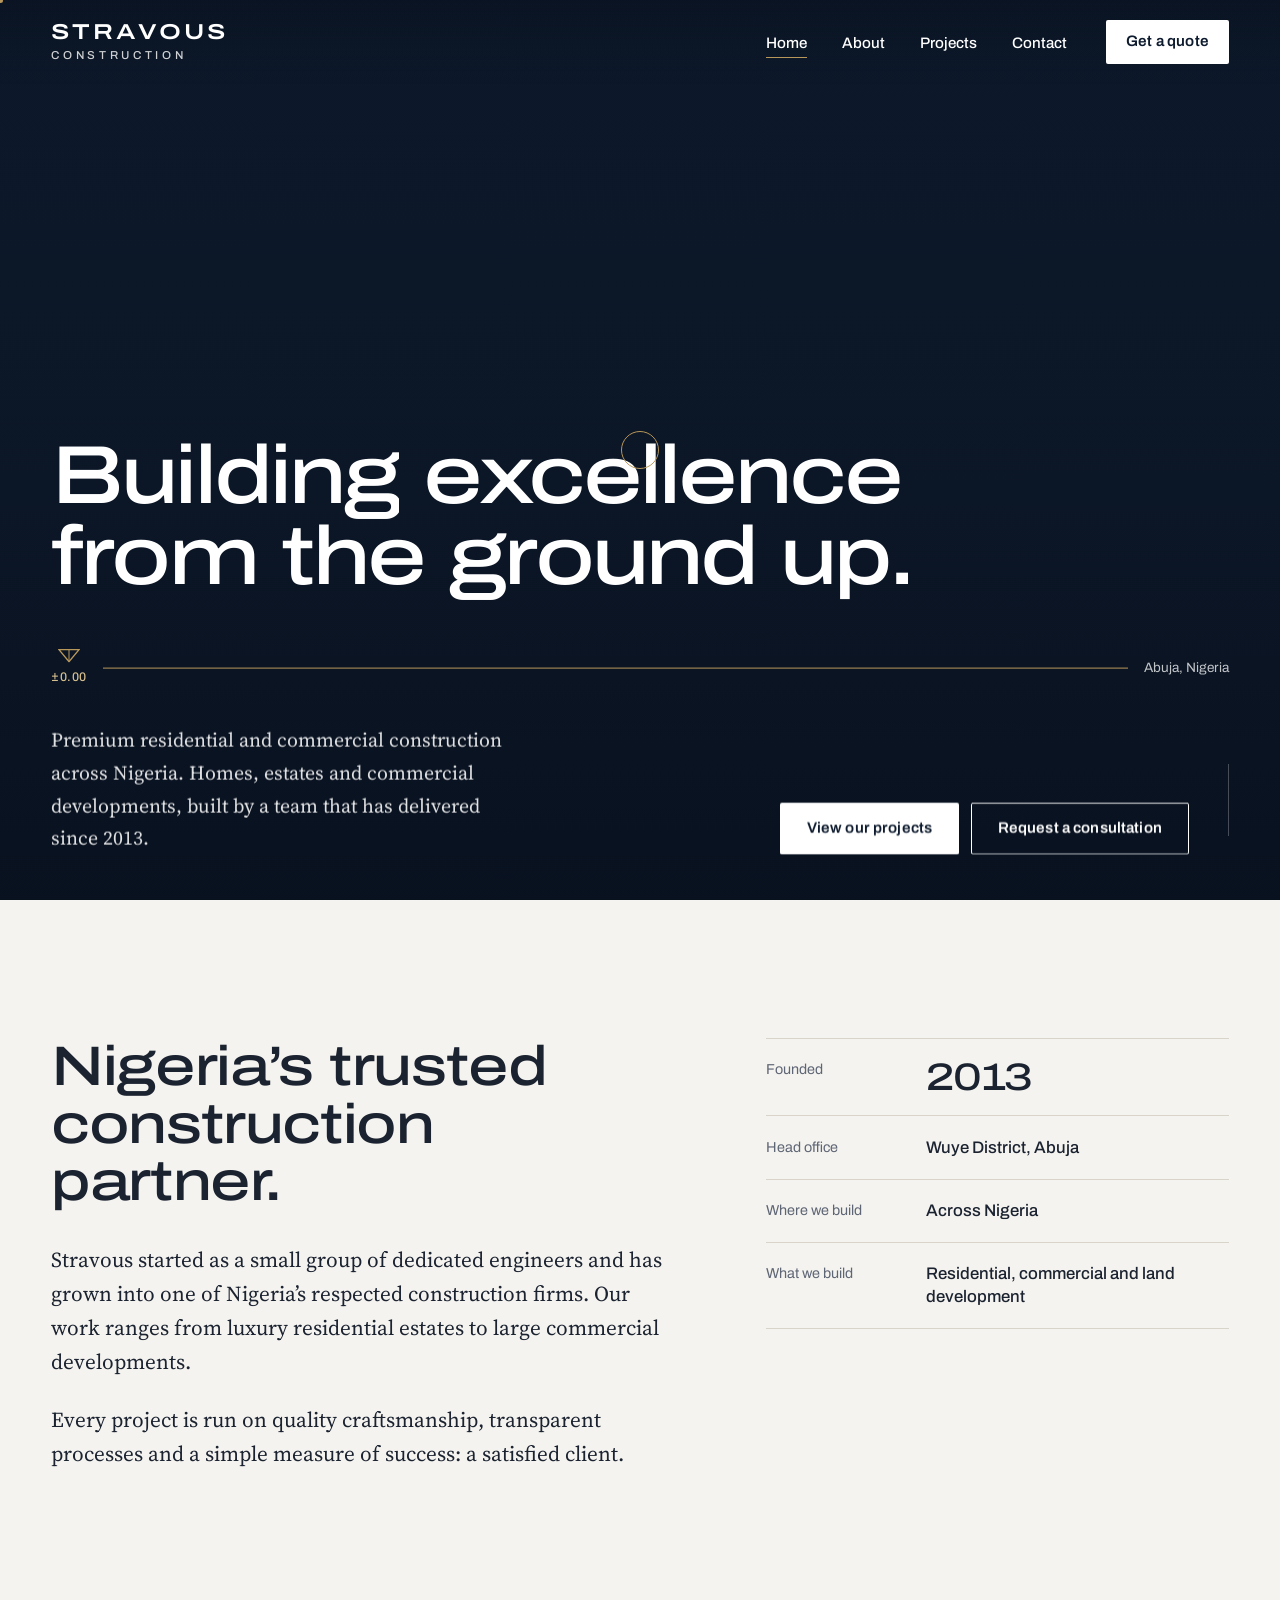
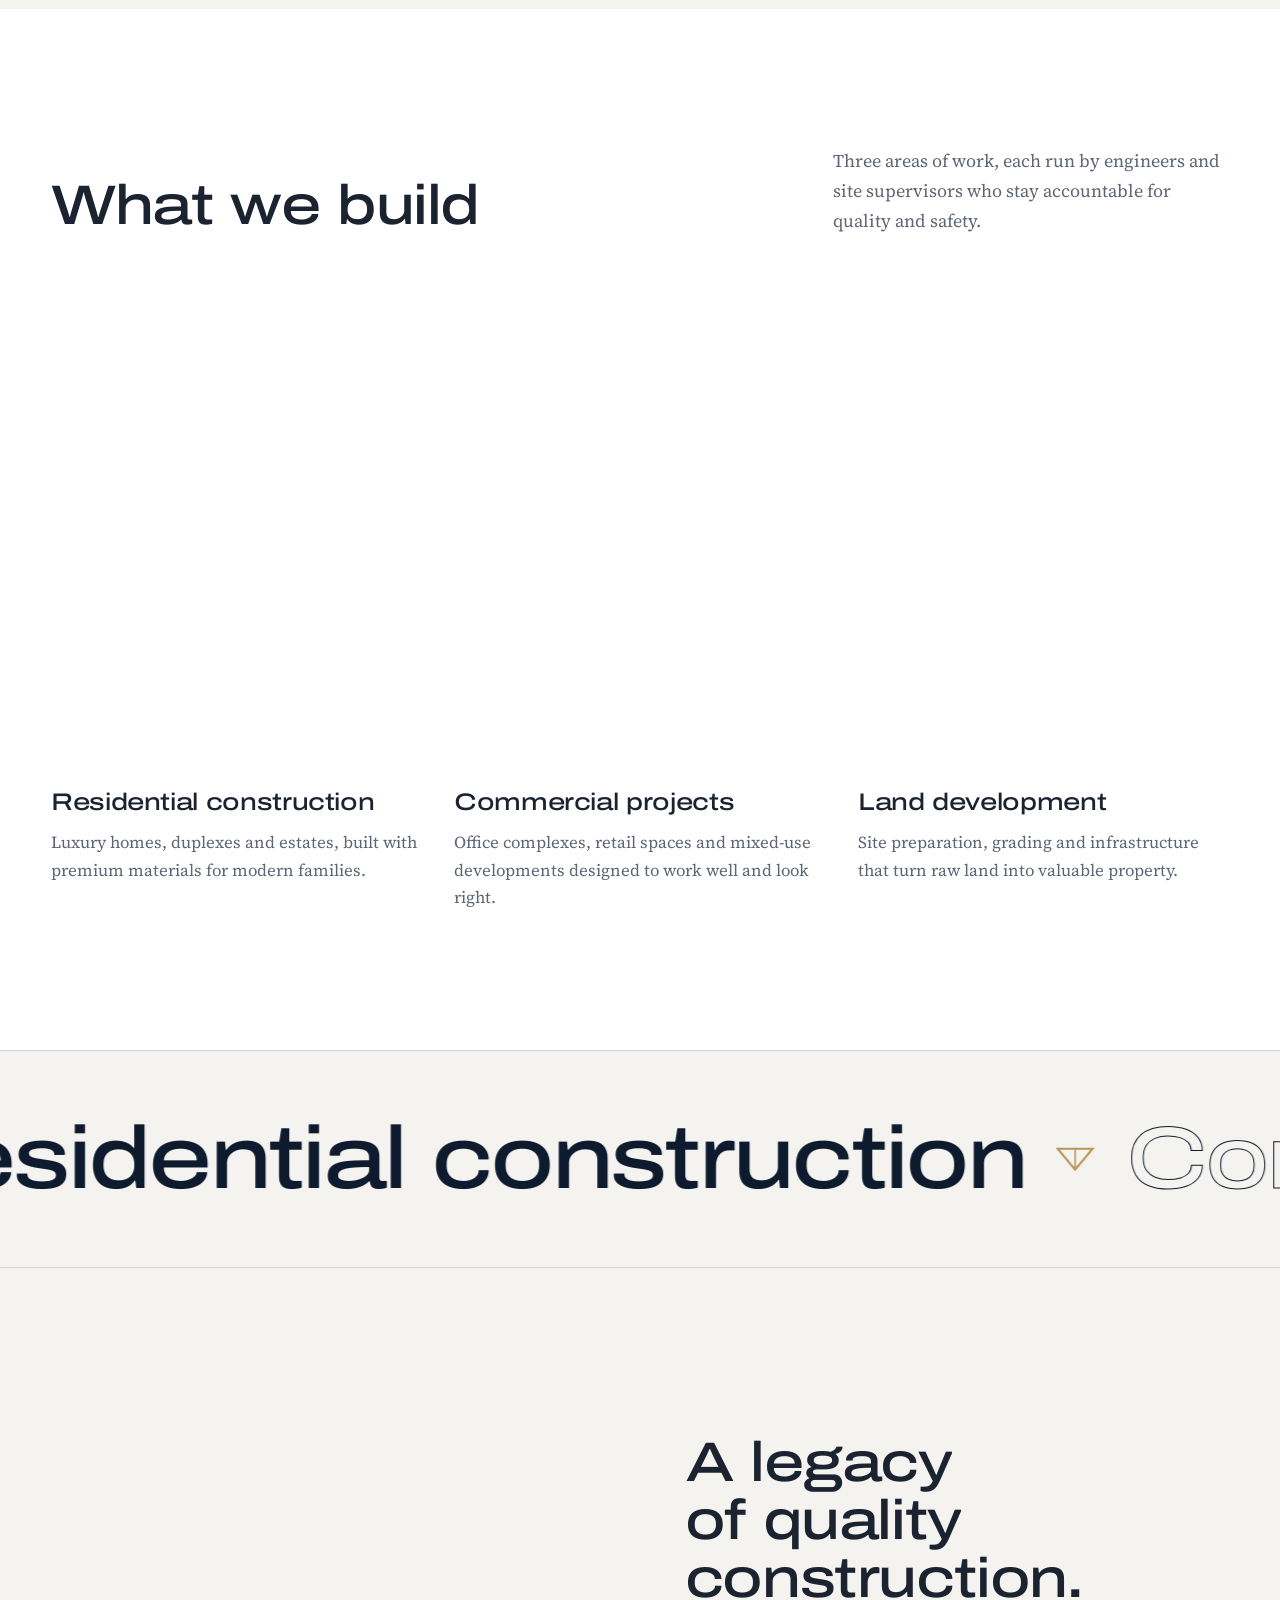
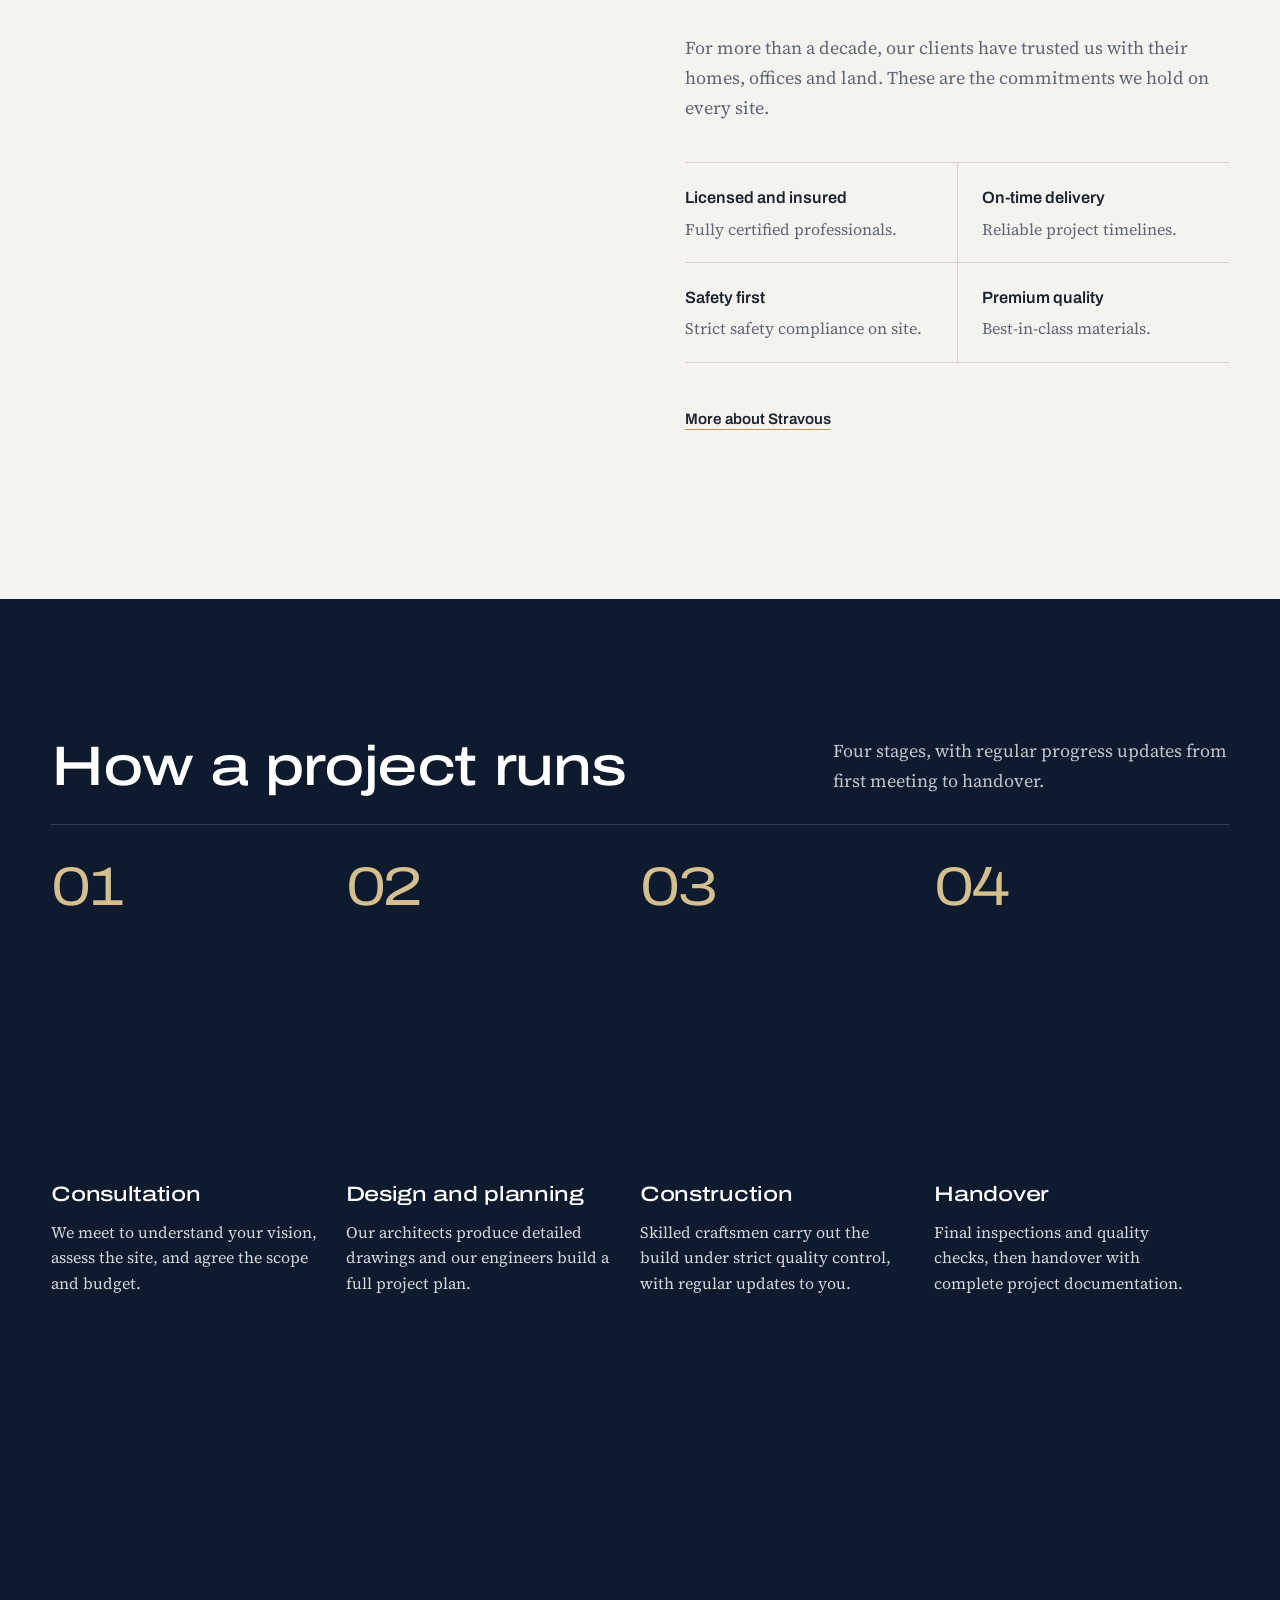
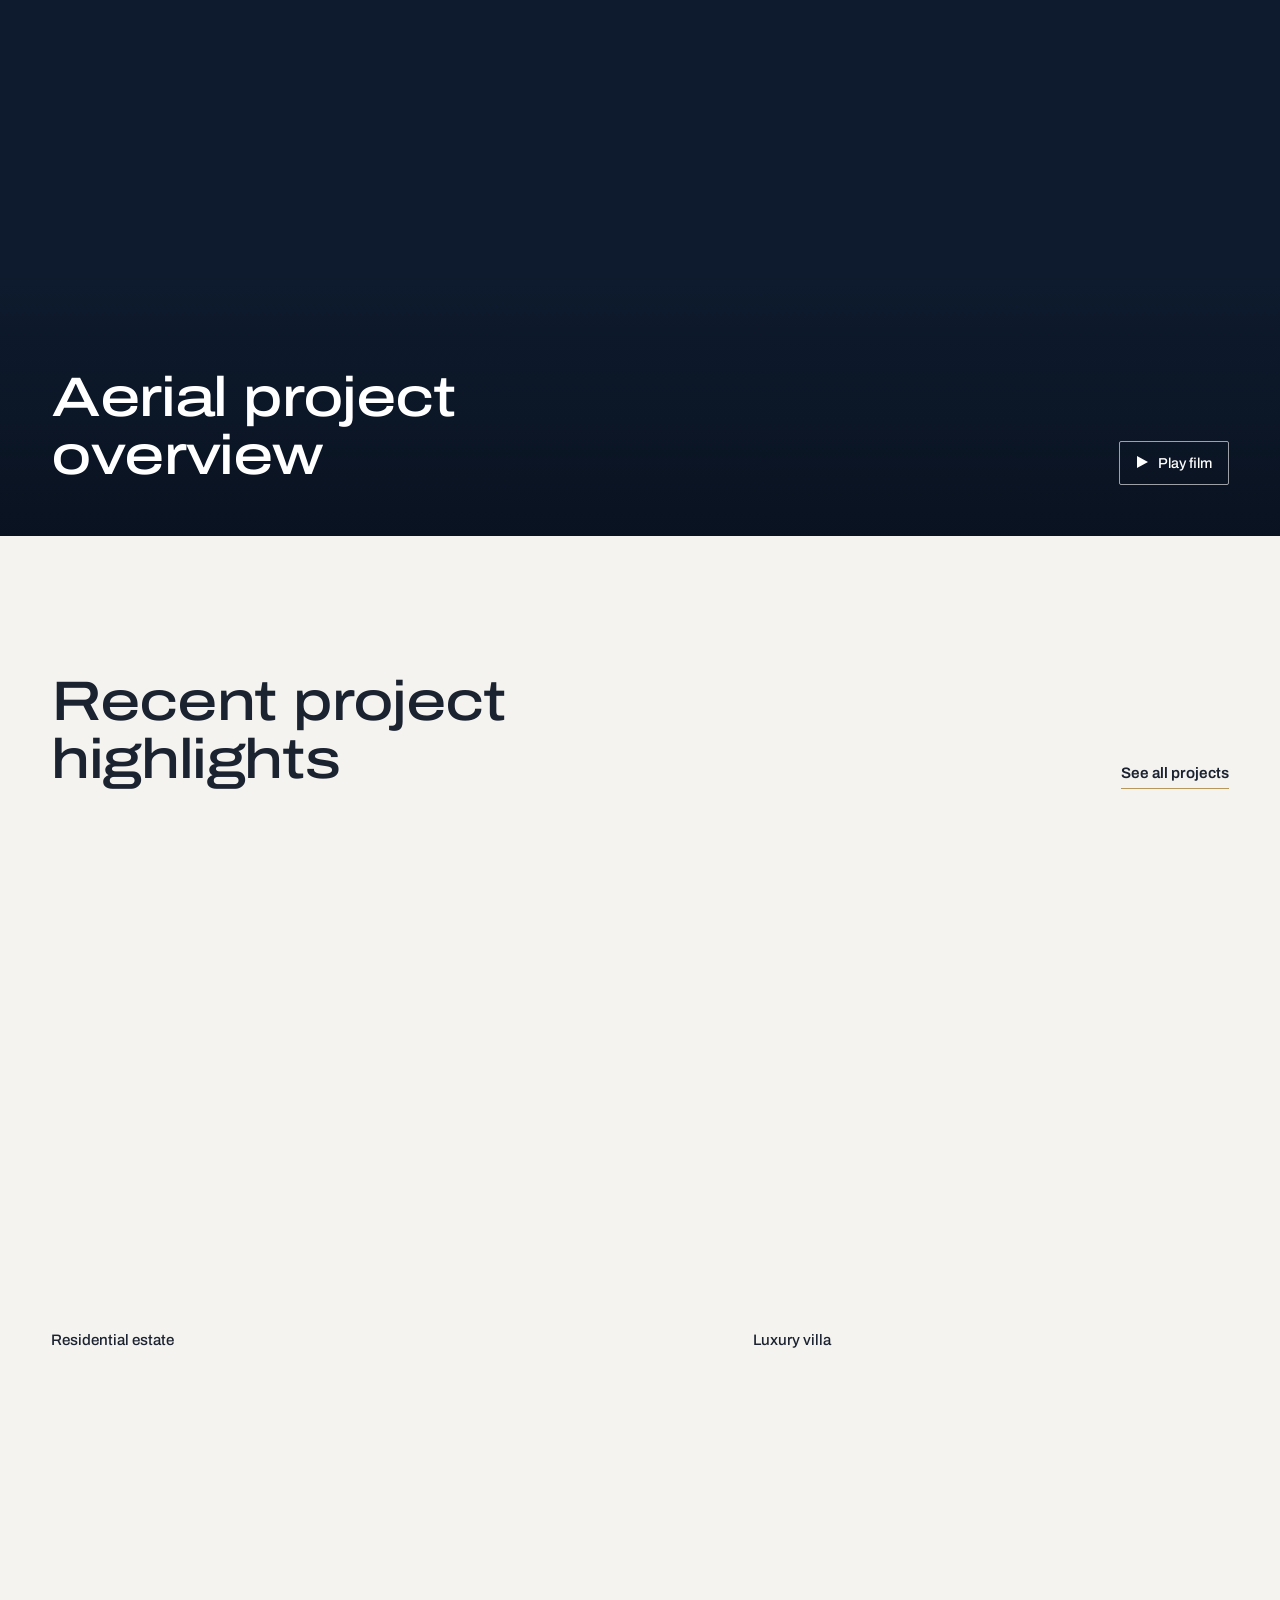
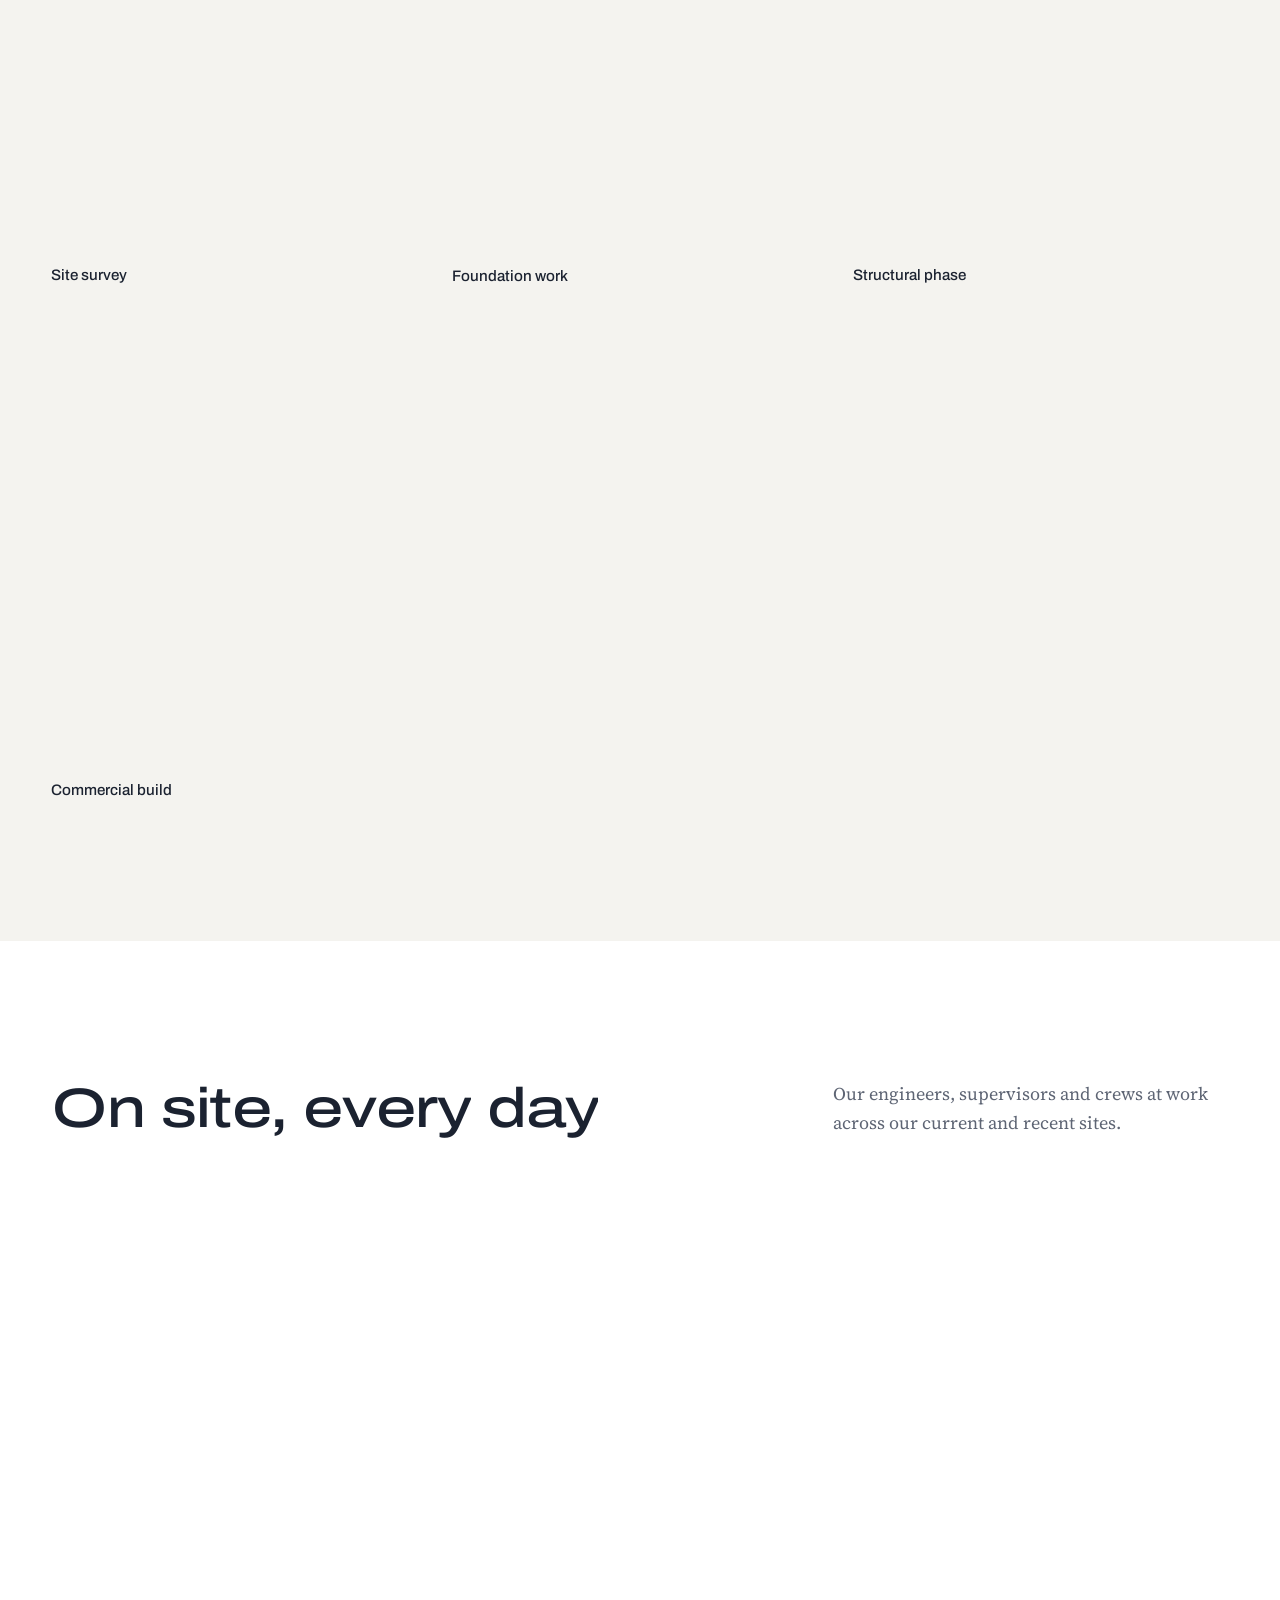
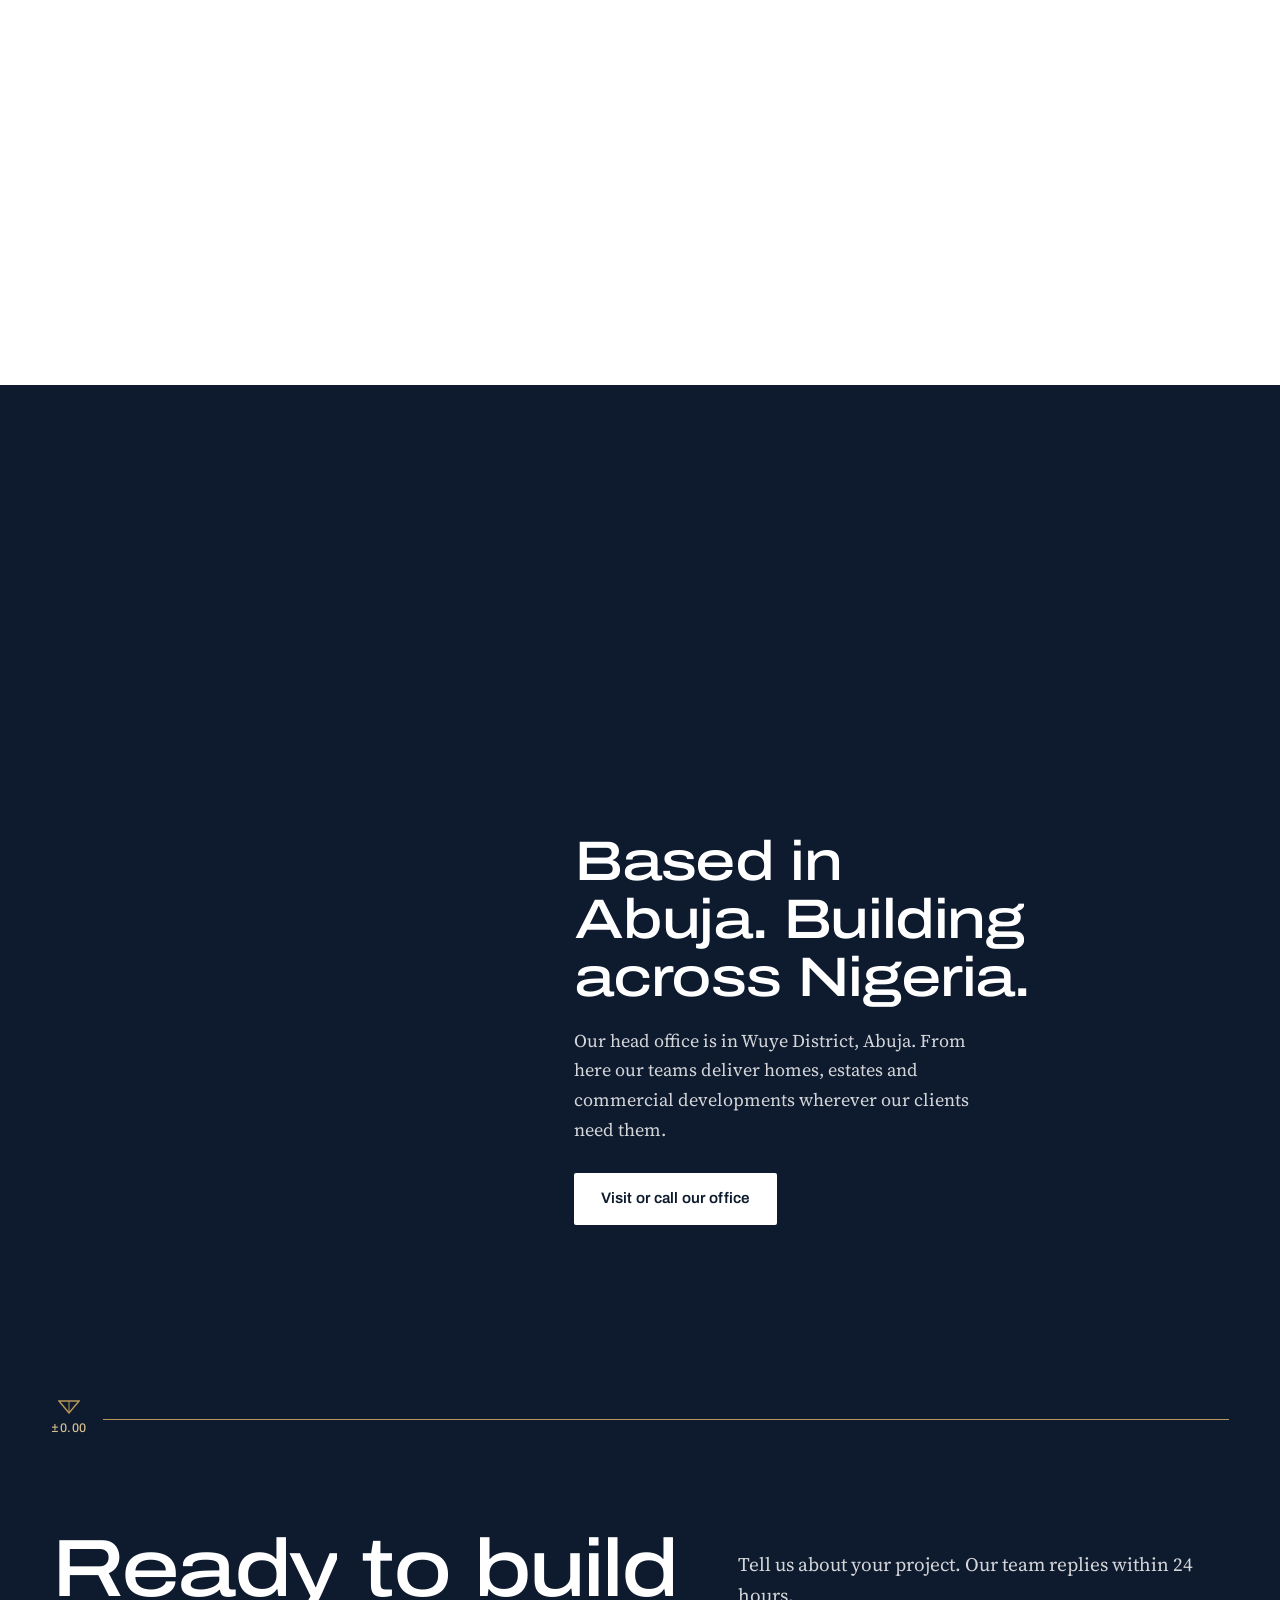
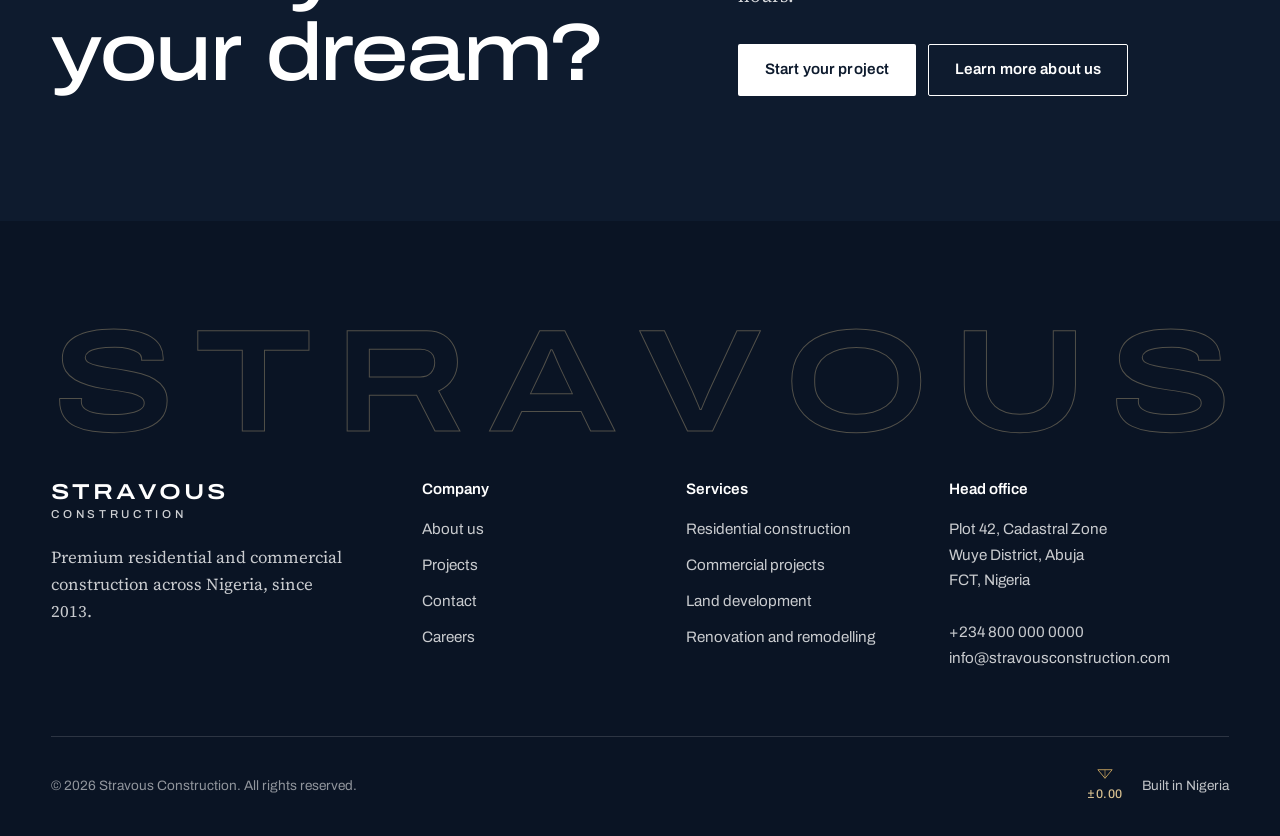
==== commit 059706bb: "Reconstruction of site" ====
--- a/index.html
+++ b/index.html
@@ -1,406 +1,258 @@
 <!DOCTYPE html>
-<html lang="en">
-
+<html lang="en-NG">
 <head>
-  <meta charset="UTF-8">
-  <meta name="viewport" content="width=device-width, initial-scale=1.0">
-  <title>Stravous Construction — Building Excellence Across Nigeria</title>
-  <meta name="description"
-    content="Stravous Construction delivers premium residential and commercial building projects with uncompromising quality, safety, and professional expertise across Nigeria.">
-  <link
-    href="https://fonts.googleapis.com/css2?family=Inter:wght@300;400;500;600;700&family=Playfair+Display:wght@400;500;600;700&display=swap"
-    rel="stylesheet">
-  <link rel="stylesheet" href="styles.css">
-  <script src="https://code.iconify.design/3/3.1.0/iconify.min.js"></script>
+<meta charset="utf-8">
+<meta name="viewport" content="width=device-width, initial-scale=1">
+<title>Stravous Construction | Premium construction in Nigeria</title>
+<meta name="description" content="Stravous Construction builds premium homes, estates and commercial developments across Nigeria from its head office in Abuja.">
+<meta property="og:title" content="Stravous Construction | Premium construction in Nigeria">
+<meta property="og:description" content="Stravous Construction builds premium homes, estates and commercial developments across Nigeria from its head office in Abuja.">
+<meta property="og:type" content="website">
+<meta name="theme-color" content="#0E1B2E">
+<link rel="icon" href="assets/images/favicon.svg" type="image/svg+xml">
+<link rel="preload" href="assets/fonts/archivo-variable.woff2" as="font" type="font/woff2" crossorigin>
+<link rel="stylesheet" href="assets/css/stravous.css">
+<script>(function(d){d.classList.add('js');try{if(sessionStorage.getItem('stravous-intro')||matchMedia('(prefers-reduced-motion: reduce)').matches)d.classList.add('no-intro');}catch(e){}})(document.documentElement);</script>
 </head>
-
 <body>
-
-  <!-- HEADER -->
-  <header class="site-header scrolled" id="siteHeader">
-    <div class="header-inner">
-      <a href="index.html" class="logo">Stravous <span>Construction</span></a>
-      <nav>
-        <ul class="nav-links" id="mainNav">
-          <li><a href="index.html" class="active">Home</a></li>
-          <li><a href="about.html">About</a></li>
+<div class="intro-curtain" aria-hidden="true"><div class="intro-curtain__inner"><div class="intro-curtain__word"><span style="animation-delay:0ms">S</span><span style="animation-delay:70ms">T</span><span style="animation-delay:140ms">R</span><span style="animation-delay:210ms">A</span><span style="animation-delay:280ms">V</span><span style="animation-delay:350ms">O</span><span style="animation-delay:420ms">U</span><span style="animation-delay:490ms">S</span></div><div class="intro-curtain__rule"></div><div class="intro-curtain__sub">CONSTRUCTION</div></div></div>
+<a class="skip-link" href="#main">Skip to content</a>
+<header class="site-header">
+  <div class="wrap">
+    <a class="wordmark" href="index.html" aria-label="Stravous Construction, home"><b>STRAVOUS</b><span>CONSTRUCTION</span></a>
+    <button class="menu-toggle" type="button" aria-expanded="false" aria-controls="site-nav" aria-label="Open menu"><span></span></button>
+    <nav class="nav" id="site-nav" aria-label="Main">
+      <ul>
+        <li><a href="index.html" aria-current="page">Home</a></li>
+        <li><a href="about.html">About</a></li>
+        <li><a href="projects.html">Projects</a></li>
+        <li><a href="contact.html">Contact</a></li>
+      </ul>
+      <a class="btn btn--light" href="contact.html">Get a quote</a>
+    </nav>
+  </div>
+</header>
+<main id="main">
+
+<section class="hero" aria-labelledby="hero-title">
+  <div class="hero__media">
+    <video autoplay muted loop playsinline preload="auto" poster="https://stravous-construction.netlify.app/assets/images/IMG_0790.JPG">
+      <source src="https://stravous-construction.netlify.app/assets/videos/DJI_0399.MP4" type="video/mp4">
+    </video>
+  </div>
+  <span class="hero__scroll" aria-hidden="true"></span>
+  <div class="hero__inner wrap">
+    <h1 id="hero-title"><span class="line">Building excellence</span><span class="line">from the ground up.</span></h1>
+    <div class="datum" aria-hidden="true"><span class="datum__mark"><svg viewBox="0 0 22 14" aria-hidden="true"><path d="M1 1h20L11 13z" fill="none" stroke="#B8975A" stroke-width="1.4"/><path d="M11 1v12" stroke="#B8975A" stroke-width="1"/></svg><small>&plusmn;0.00</small></span><span class="datum__line"></span><span class="datum__place">Abuja, Nigeria</span></div>
+    <div class="hero__foot">
+      <p>Premium residential and commercial construction across Nigeria. Homes, estates and commercial developments, built by a team that has delivered since 2013.</p>
+      <div class="btn-row">
+        <a class="btn btn--light" href="projects.html">View our projects</a>
+        <a class="btn btn--line" href="contact.html">Request a consultation</a>
+      </div>
+    </div>
+  </div>
+</section>
+
+<section class="section" aria-labelledby="intro-title">
+  <div class="wrap intro">
+    <div class="intro__body">
+      <h2 id="intro-title">Nigeria’s trusted construction partner.</h2>
+      <p>Stravous started as a small group of dedicated engineers and has grown into one of Nigeria’s respected construction firms. Our work ranges from luxury residential estates to large commercial developments.</p>
+      <p>Every project is run on quality craftsmanship, transparent processes and a simple measure of success: a satisfied client.</p>
+    </div>
+    <dl class="facts">
+      <div><dt>Founded</dt><dd class="big">2013</dd></div>
+      <div><dt>Head office</dt><dd>Wuye District, Abuja</dd></div>
+      <div><dt>Where we build</dt><dd>Across Nigeria</dd></div>
+      <div><dt>What we build</dt><dd>Residential, commercial and land development</dd></div>
+    </dl>
+  </div>
+</section>
+
+<section class="section section--white" id="services" aria-labelledby="services-title">
+  <div class="wrap">
+    <div class="section-head">
+      <h2 id="services-title">What we build</h2>
+      <p>Three areas of work, each run by engineers and site supervisors who stay accountable for quality and safety.</p>
+    </div>
+    <div class="services">
+      <article class="service">
+        <div class="service__img"><img src="https://stravous-construction.netlify.app/assets/images/IMG_0795.JPG" alt="Completed luxury villa by Stravous Construction" loading="lazy"></div>
+        <h3>Residential construction</h3>
+        <p>Luxury homes, duplexes and estates, built with premium materials for modern families.</p>
+      </article>
+      <article class="service">
+        <div class="service__img"><img src="https://stravous-construction.netlify.app/assets/images/IMG_0759.JPG" alt="Commercial building under construction" loading="lazy"></div>
+        <h3>Commercial projects</h3>
+        <p>Office complexes, retail spaces and mixed-use developments designed to work well and look right.</p>
+      </article>
+      <article class="service">
+        <div class="service__img"><img src="https://stravous-construction.netlify.app/assets/images/IMG_0712.JPG" alt="Site survey for a land development project" loading="lazy"></div>
+        <h3>Land development</h3>
+        <p>Site preparation, grading and infrastructure that turn raw land into valuable property.</p>
+      </article>
+    </div>
+  </div>
+</section>
+
+<div class="marquee" aria-hidden="true">
+  <div class="marquee__track"><div class="marquee__group"><span class="marquee__item">Residential construction</span><span class="marquee__sep"><svg viewBox="0 0 22 14"><path d="M1 1h20L11 13z" fill="none" stroke="#B8975A" stroke-width="1.2"/><path d="M11 1v12" stroke="#B8975A" stroke-width=".9"/></svg></span><span class="marquee__item">Commercial projects</span><span class="marquee__sep"><svg viewBox="0 0 22 14"><path d="M1 1h20L11 13z" fill="none" stroke="#B8975A" stroke-width="1.2"/><path d="M11 1v12" stroke="#B8975A" stroke-width=".9"/></svg></span><span class="marquee__item">Land development</span><span class="marquee__sep"><svg viewBox="0 0 22 14"><path d="M1 1h20L11 13z" fill="none" stroke="#B8975A" stroke-width="1.2"/><path d="M11 1v12" stroke="#B8975A" stroke-width=".9"/></svg></span><span class="marquee__item">Renovation and remodelling</span><span class="marquee__sep"><svg viewBox="0 0 22 14"><path d="M1 1h20L11 13z" fill="none" stroke="#B8975A" stroke-width="1.2"/><path d="M11 1v12" stroke="#B8975A" stroke-width=".9"/></svg></span></div><div class="marquee__group"><span class="marquee__item">Residential construction</span><span class="marquee__sep"><svg viewBox="0 0 22 14"><path d="M1 1h20L11 13z" fill="none" stroke="#B8975A" stroke-width="1.2"/><path d="M11 1v12" stroke="#B8975A" stroke-width=".9"/></svg></span><span class="marquee__item">Commercial projects</span><span class="marquee__sep"><svg viewBox="0 0 22 14"><path d="M1 1h20L11 13z" fill="none" stroke="#B8975A" stroke-width="1.2"/><path d="M11 1v12" stroke="#B8975A" stroke-width=".9"/></svg></span><span class="marquee__item">Land development</span><span class="marquee__sep"><svg viewBox="0 0 22 14"><path d="M1 1h20L11 13z" fill="none" stroke="#B8975A" stroke-width="1.2"/><path d="M11 1v12" stroke="#B8975A" stroke-width=".9"/></svg></span><span class="marquee__item">Renovation and remodelling</span><span class="marquee__sep"><svg viewBox="0 0 22 14"><path d="M1 1h20L11 13z" fill="none" stroke="#B8975A" stroke-width="1.2"/><path d="M11 1v12" stroke="#B8975A" stroke-width=".9"/></svg></span></div></div>
+</div>
+
+<section class="section" aria-labelledby="legacy-title">
+  <div class="wrap split">
+    <div class="split__media">
+      <img class="a" src="https://stravous-construction.netlify.app/assets/images/IMG_0667.JPG" alt="Stravous construction site" loading="lazy">
+      <img class="b" src="https://stravous-construction.netlify.app/assets/images/IMG_0750.JPG" alt="Structural work in progress" loading="lazy">
+    </div>
+    <div class="split__text">
+      <h2 id="legacy-title">A legacy of quality construction.</h2>
+      <p>For more than a decade, our clients have trusted us with their homes, offices and land. These are the commitments we hold on every site.</p>
+      <dl class="commitments">
+        <div><dt>Licensed and insured</dt><dd>Fully certified professionals.</dd></div>
+        <div><dt>On-time delivery</dt><dd>Reliable project timelines.</dd></div>
+        <div><dt>Safety first</dt><dd>Strict safety compliance on site.</dd></div>
+        <div><dt>Premium quality</dt><dd>Best-in-class materials.</dd></div>
+      </dl>
+      <a class="text-link" href="about.html">More about Stravous</a>
+    </div>
+  </div>
+</section>
+
+<section class="section section--green" aria-labelledby="process-title">
+  <div class="wrap">
+    <div class="section-head">
+      <h2 id="process-title">How a project runs</h2>
+      <p>Four stages, with regular progress updates from first meeting to handover.</p>
+    </div>
+    <ol class="process">
+      <li><figure class="process__img"><img src="https://stravous-construction.netlify.app/assets/images/IMG_0677.JPG" alt="Stravous team in discussion with a client" loading="lazy"></figure><h3>Consultation</h3><p>We meet to understand your vision, assess the site, and agree the scope and budget.</p></li>
+      <li><figure class="process__img"><img src="https://stravous-construction.netlify.app/assets/images/IMG_0697.JPG" alt="Project planning on site" loading="lazy"></figure><h3>Design and planning</h3><p>Our architects produce detailed drawings and our engineers build a full project plan.</p></li>
+      <li><figure class="process__img"><img src="https://stravous-construction.netlify.app/assets/images/IMG_0706.JPG" alt="Construction in progress" loading="lazy"></figure><h3>Construction</h3><p>Skilled craftsmen carry out the build under strict quality control, with regular updates to you.</p></li>
+      <li><figure class="process__img"><img src="https://stravous-construction.netlify.app/assets/images/IMG_0795.JPG" alt="Completed villa ready for handover" loading="lazy"></figure><h3>Handover</h3><p>Final inspections and quality checks, then handover with complete project documentation.</p></li>
+    </ol>
+  </div>
+</section>
+
+<section class="film" aria-labelledby="film-title">
+  <video id="aerial-film" autoplay muted loop playsinline preload="metadata" poster="https://stravous-construction.netlify.app/assets/images/IMG_0710.JPG">
+    <source src="https://stravous-construction.netlify.app/assets/videos/DJI_0416.MP4" type="video/mp4">
+  </video>
+  <div class="film__caption">
+    <div class="wrap">
+      <h2 id="film-title">Aerial project overview</h2>
+      <button class="film-toggle" type="button" data-film-toggle="aerial-film"><i></i><span>Pause film</span></button>
+    </div>
+  </div>
+</section>
+
+<section class="section" aria-labelledby="work-title">
+  <div class="wrap">
+    <div class="section-head">
+      <h2 id="work-title">Recent project highlights</h2>
+      <a class="text-link" href="projects.html">See all projects</a>
+    </div>
+    <div class="work" data-gallery="highlights">
+      <figure class="w1"><a href="https://stravous-construction.netlify.app/assets/images/IMG_0790.JPG" data-full="https://stravous-construction.netlify.app/assets/images/IMG_0790.JPG"><div class="ph"><img src="https://stravous-construction.netlify.app/assets/images/IMG_0790.JPG" alt="Residential estate" loading="lazy"></div><figcaption>Residential estate</figcaption></a></figure>
+      <figure class="w2"><a href="https://stravous-construction.netlify.app/assets/images/IMG_0795.JPG" data-full="https://stravous-construction.netlify.app/assets/images/IMG_0795.JPG"><div class="ph"><img src="https://stravous-construction.netlify.app/assets/images/IMG_0795.JPG" alt="Luxury villa" loading="lazy"></div><figcaption>Luxury villa</figcaption></a></figure>
+      <figure class="w3"><a href="https://stravous-construction.netlify.app/assets/images/IMG_0712.JPG" data-full="https://stravous-construction.netlify.app/assets/images/IMG_0712.JPG"><div class="ph"><img src="https://stravous-construction.netlify.app/assets/images/IMG_0712.JPG" alt="Site survey" loading="lazy"></div><figcaption>Site survey</figcaption></a></figure>
+      <figure class="w4"><a href="https://stravous-construction.netlify.app/assets/images/IMG_0722.JPG" data-full="https://stravous-construction.netlify.app/assets/images/IMG_0722.JPG"><div class="ph"><img src="https://stravous-construction.netlify.app/assets/images/IMG_0722.JPG" alt="Foundation work" loading="lazy"></div><figcaption>Foundation work</figcaption></a></figure>
+      <figure class="w5"><a href="https://stravous-construction.netlify.app/assets/images/IMG_0733.JPG" data-full="https://stravous-construction.netlify.app/assets/images/IMG_0733.JPG"><div class="ph"><img src="https://stravous-construction.netlify.app/assets/images/IMG_0733.JPG" alt="Structural phase" loading="lazy"></div><figcaption>Structural phase</figcaption></a></figure>
+      <figure class="w6"><a href="https://stravous-construction.netlify.app/assets/images/IMG_0759.JPG" data-full="https://stravous-construction.netlify.app/assets/images/IMG_0759.JPG"><div class="ph"><img src="https://stravous-construction.netlify.app/assets/images/IMG_0759.JPG" alt="Commercial build" loading="lazy"></div><figcaption>Commercial build</figcaption></a></figure>
+    </div>
+  </div>
+</section>
+
+<section class="section section--white" aria-labelledby="site-title">
+  <div class="wrap">
+    <div class="section-head">
+      <h2 id="site-title">On site, every day</h2>
+      <p>Our engineers, supervisors and crews at work across our current and recent sites.</p>
+    </div>
+    <div class="mosaic" data-gallery="site">
+      <button type="button" class="m1" data-full="https://stravous-construction.netlify.app/assets/images/IMG_0672.JPG"><img src="https://stravous-construction.netlify.app/assets/images/IMG_0672.JPG" alt="Stravous construction site" loading="lazy"></button>
+      <button type="button" class="m2" data-full="https://stravous-construction.netlify.app/assets/images/IMG_0676.JPG"><img src="https://stravous-construction.netlify.app/assets/images/IMG_0676.JPG" alt="Stravous construction site" loading="lazy"></button>
+      <button type="button" class="m3" data-full="https://stravous-construction.netlify.app/assets/images/IMG_0679.JPG"><img src="https://stravous-construction.netlify.app/assets/images/IMG_0679.JPG" alt="Stravous construction site" loading="lazy"></button>
+      <button type="button" class="m4" data-full="https://stravous-construction.netlify.app/assets/images/IMG_0689.JPG"><img src="https://stravous-construction.netlify.app/assets/images/IMG_0689.JPG" alt="Stravous construction site" loading="lazy"></button>
+      <button type="button" class="m5" data-full="https://stravous-construction.netlify.app/assets/images/IMG_0700.JPG"><img src="https://stravous-construction.netlify.app/assets/images/IMG_0700.JPG" alt="Stravous construction site" loading="lazy"></button>
+      <button type="button" class="m6" data-full="https://stravous-construction.netlify.app/assets/images/IMG_0715.JPG"><img src="https://stravous-construction.netlify.app/assets/images/IMG_0715.JPG" alt="Stravous construction site" loading="lazy"></button>
+      <button type="button" class="m7" data-full="https://stravous-construction.netlify.app/assets/images/IMG_0720.JPG"><img src="https://stravous-construction.netlify.app/assets/images/IMG_0720.JPG" alt="Stravous construction site" loading="lazy"></button>
+      <button type="button" class="m8" data-full="https://stravous-construction.netlify.app/assets/images/IMG_0725.JPG"><img src="https://stravous-construction.netlify.app/assets/images/IMG_0725.JPG" alt="Stravous construction site" loading="lazy"></button>
+    </div>
+  </div>
+</section>
+
+<section class="city" aria-labelledby="city-title">
+  <div class="city__grid">
+    <figure class="c1"><img src="https://unsplash.com/photos/qCfHygg59Xo/download?w=1600" alt="Office towers in central Abuja" loading="lazy" onerror="this.closest('figure').classList.add('noimg')"><figcaption>Photo: Praise Godwin, Unsplash</figcaption></figure>
+    <figure class="c2"><img src="https://unsplash.com/photos/F_hP511eCC8/download?w=1200" alt="World Trade Center, Abuja" loading="lazy" onerror="this.closest('figure').classList.add('noimg')"><figcaption>Photo: Sadiq Ali, Unsplash</figcaption></figure>
+    <figure class="c3"><img src="https://unsplash.com/photos/UwoCLYgejB0/download?w=1200" alt="Highway into Abuja" loading="lazy" onerror="this.closest('figure').classList.add('noimg')"><figcaption>Photo: Sadiq Ali, Unsplash</figcaption></figure>
+    <div class="city__text">
+      <h2 id="city-title">Based in Abuja. Building across Nigeria.</h2>
+      <p>Our head office is in Wuye District, Abuja. From here our teams deliver homes, estates and commercial developments wherever our clients need them.</p>
+      <a class="btn btn--light" href="contact.html">Visit or call our office</a>
+    </div>
+  </div>
+</section>
+
+<section class="cta" aria-labelledby="cta-title">
+  <div class="wrap">
+    <div class="datum" aria-hidden="true"><span class="datum__mark"><svg viewBox="0 0 22 14" aria-hidden="true"><path d="M1 1h20L11 13z" fill="none" stroke="#B8975A" stroke-width="1.4"/><path d="M11 1v12" stroke="#B8975A" stroke-width="1"/></svg><small>&plusmn;0.00</small></span><span class="datum__line"></span></div>
+    <h2 id="cta-title">Ready to build your dream?</h2>
+    <div>
+      <p>Tell us about your project. Our team replies within 24 hours.</p>
+      <div class="btn-row">
+        <a class="btn btn--light" href="contact.html">Start your project</a>
+        <a class="btn btn--line" href="about.html">Learn more about us</a>
+      </div>
+    </div>
+  </div>
+</section>
+
+</main>
+<footer class="site-footer">
+  <div class="wrap">
+    <div class="footer-mark" aria-hidden="true"><span style="--i:0">S</span><span style="--i:1">T</span><span style="--i:2">R</span><span style="--i:3">A</span><span style="--i:4">V</span><span style="--i:5">O</span><span style="--i:6">U</span><span style="--i:7">S</span></div>
+    <div class="footer-top">
+      <div>
+        <a class="wordmark" href="index.html" aria-label="Stravous Construction, home"><b>STRAVOUS</b><span>CONSTRUCTION</span></a>
+        <p class="footer-about">Premium residential and commercial construction across Nigeria, since 2013.</p>
+      </div>
+      <div>
+        <h4>Company</h4>
+        <ul>
+          <li><a href="about.html">About us</a></li>
           <li><a href="projects.html">Projects</a></li>
           <li><a href="contact.html">Contact</a></li>
+          <li><a href="mailto:careers@stravousconstruction.com">Careers</a></li>
         </ul>
-      </nav>
-      <div class="header-cta">
-        <button class="mobile-toggle"
-          onclick="document.getElementById('mainNav').classList.toggle('open');document.getElementById('navOverlay').classList.toggle('show')"><span
-            class="iconify" data-icon="mdi:menu" data-width="24"></span></button>
-        <a href="contact.html" class="btn-outline-h">Get a Quote</a>
-        <a href="projects.html" class="btn-solid-h">Our Projects</a>
-      </div>
-    </div>
-  </header>
-  <div class="mobile-nav-overlay" id="navOverlay"
-    onclick="document.getElementById('mainNav').classList.remove('open');this.classList.remove('show')"></div>
-
-  <!-- HERO -->
-  <section class="hero" id="hero">
-    <div class="hero-video-bg">
-      <video autoplay muted loop playsinline>
-        <source src="assets/videos/DJI_0399.MP4" type="video/mp4">
-      </video>
-    </div>
-    <div class="hero-overlay"></div>
-    <div class="hero-content">
-      <div class="hero-badge">Nigeria's Trusted Construction Partner</div>
-      <h1>Building <span>Excellence</span><br>From Ground Up</h1>
-      <p>We deliver premium residential and commercial construction projects with uncompromising quality, safety
-        standards, and professional expertise across Nigeria.</p>
-      <div class="hero-cta">
-        <a href="projects.html" class="btn-solid-h" style="padding:16px 36px;font-size:16px;border-radius:14px">View Our
-          Projects</a>
-        <a href="contact.html" class="btn-outline-h"
-          style="padding:16px 36px;font-size:16px;border-radius:14px;color:rgba(255,255,255,.8)">Request
-          Consultation</a>
-      </div>
-      <!-- <div class="hero-stats">
-        <div class="stat-item">
-          <div class="stat-num" data-count="150">0</div>
-          <div class="stat-label">Projects Completed</div>
-        </div>
-        <div class="stat-item">
-          <div class="stat-num" data-count="12">0</div>
-          <div class="stat-label">Years Experience</div>
-        </div>
-        <div class="stat-item">
-          <div class="stat-num" data-count="85">0</div>
-          <div class="stat-label">Expert Engineers</div>
-        </div>
-        <div class="stat-item">
-          <div class="stat-num" data-count="36">0</div>
-          <div class="stat-label">States Covered</div>
-        </div>
-      </div> -->
-    </div>
-    <div class="hero-scroll"><span></span></div>
-  </section>
-
-  <!-- SERVICES -->
-  <section class="section section-light" id="services">
-    <div class="section-inner">
-      <div class="section-header reveal">
-        <div class="gold-label">Our Services</div>
-        <h2>What We Build</h2>
-        <p>From concept to completion, we deliver full-spectrum construction services tailored to exceed expectations.
-        </p>
-      </div>
-      <div class="services-grid">
-        <div class="service-card reveal stagger-1">
-          <div class="service-card-img"><img src="assets/images/IMG_0704.JPG" alt="Residential Construction"
-              loading="lazy"></div>
-          <div class="service-card-body">
-            <div class="service-icon"><span class="iconify" data-icon="mdi:home-city" data-width="24"></span></div>
-            <h4>Residential Construction</h4>
-            <p>Luxury homes, duplexes, and estates built with premium materials and world-class craftsmanship for modern
-              Nigerian families.</p>
-          </div>
-        </div>
-        <div class="service-card reveal stagger-2">
-          <div class="service-card-img"><img src="assets/images/IMG_0784.JPG" alt="Commercial Projects" loading="lazy">
-          </div>
-          <div class="service-card-body">
-            <div class="service-icon"><span class="iconify" data-icon="mdi:office-building" data-width="24"></span>
-            </div>
-            <h4>Commercial Projects</h4>
-            <p>Office complexes, retail spaces, and mixed-use developments designed for functionality and aesthetic
-              appeal.</p>
-          </div>
-        </div>
-        <div class="service-card reveal stagger-3">
-          <div class="service-card-img"><img src="assets/images/IMG_0668.JPG" alt="Land Development" loading="lazy">
-          </div>
-          <div class="service-card-body">
-            <div class="service-icon"><span class="iconify" data-icon="mdi:earth" data-width="24"></span></div>
-            <h4>Land Development</h4>
-            <p>Site preparation, grading, and infrastructure development to transform raw land into prime real estate
-              opportunities.</p>
-          </div>
-        </div>
-      </div>
-    </div>
-  </section>
-
-  <!-- ABOUT PREVIEW -->
-  <section class="section section-soft" id="aboutPreview">
-    <div class="section-inner">
-      <div class="about-split">
-        <div class="about-images reveal-left">
-          <div class="about-img-main"><img src="assets/images/IMG_0770.JPG" alt="Stravous Construction Team"
-              loading="lazy"></div>
-          <div class="about-img-float"><img src="assets/images/IMG_0740.JPG" alt="On-site Supervision" loading="lazy">
-          </div>
-        </div>
-        <div class="about-text reveal-right">
-          <div class="gold-label">Who We Are</div>
-          <h2>A Legacy of Quality Construction</h2>
-          <p>Stravous Construction is a leading Nigerian construction firm committed to delivering exceptional building
-            projects. Our team of seasoned engineers and project managers ensures every structure we build stands as a
-            testament to quality and innovation.</p>
-          <p>With over a decade of experience, we have earned the trust of clients across Nigeria by consistently
-            delivering projects on time, within budget, and to the highest standards.</p>
-          <div class="about-features">
-            <div class="about-feat">
-              <div class="about-feat-icon"><span class="iconify" data-icon="mdi:certificate" data-width="20"></span>
-              </div>
-              <div>
-                <h5>Licensed & Insured</h5>
-                <p>Fully certified professionals</p>
-              </div>
-            </div>
-            <div class="about-feat">
-              <div class="about-feat-icon"><span class="iconify" data-icon="mdi:clock-check-outline"
-                  data-width="20"></span></div>
-              <div>
-                <h5>On-Time Delivery</h5>
-                <p>Reliable project timelines</p>
-              </div>
-            </div>
-            <div class="about-feat">
-              <div class="about-feat-icon"><span class="iconify" data-icon="mdi:shield-check" data-width="20"></span>
-              </div>
-              <div>
-                <h5>Safety First</h5>
-                <p>Strict safety compliance</p>
-              </div>
-            </div>
-            <div class="about-feat">
-              <div class="about-feat-icon"><span class="iconify" data-icon="mdi:diamond-stone" data-width="20"></span>
-              </div>
-              <div>
-                <h5>Premium Quality</h5>
-                <p>Best-in-class materials</p>
-              </div>
-            </div>
-          </div>
-        </div>
-      </div>
-    </div>
-  </section>
-
-  <!-- IMAGE STRIP -->
-  <div class="image-strip reveal">
-    <img src="assets/images/IMG_0667.JPG" alt="Construction Site 1" loading="lazy">
-    <img src="assets/images/IMG_0700.JPG" alt="Construction Site 2" loading="lazy">
-    <img src="assets/images/IMG_0710.JPG" alt="Construction Site 3" loading="lazy">
-    <img src="assets/images/IMG_0750.JPG" alt="Construction Site 4" loading="lazy">
-    <img src="assets/images/IMG_0789.JPG" alt="Construction Site 5" loading="lazy">
-  </div>
-
-  <!-- PROCESS -->
-  <section class="section section-light" id="process">
-    <div class="section-inner">
-      <div class="section-header reveal">
-        <div class="gold-label">How We Work</div>
-        <h2>Our Construction Process</h2>
-        <p>A transparent, systematic approach that keeps you informed and in control at every stage.</p>
-      </div>
-      <div class="process-grid">
-        <div class="process-step reveal stagger-1">
-          <div class="process-num">01</div>
-          <h4>Consultation</h4>
-          <p>We meet to understand your vision, assess site conditions, and define project scope and budget.</p>
-        </div>
-        <div class="process-step reveal stagger-2">
-          <div class="process-num">02</div>
-          <h4>Design & Planning</h4>
-          <p>Our architects create detailed blueprints while our engineers develop comprehensive project plans.</p>
-        </div>
-        <div class="process-step reveal stagger-3">
-          <div class="process-num">03</div>
-          <h4>Construction</h4>
-          <p>Expert craftsmen execute the build with regular progress updates and strict quality control measures.</p>
-        </div>
-        <div class="process-step reveal stagger-4">
-          <div class="process-num">04</div>
-          <h4>Handover</h4>
-          <p>Final inspections, quality assurance, and seamless handover with full project documentation.</p>
-        </div>
-      </div>
-    </div>
-  </section>
-
-  <!-- VIDEO SHOWCASE -->
-  <section class="section section-dark" id="videoShowcase">
-    <div class="section-inner">
-      <div class="section-header reveal">
-        <div class="gold-label">See Us In Action</div>
-        <h2 style="color:#fff">Aerial Project Overview</h2>
-        <p>Experience the scale and precision of our construction projects from above.</p>
-      </div>
-      <div class="video-showcase reveal-scale">
-        <video controls preload="metadata">
-          <source src="assets/videos/DJI_0416.MP4" type="video/mp4">
-          Your browser does not support the video tag.
-        </video>
-      </div>
-    </div>
-  </section>
-
-  <!-- PROJECT GALLERY PREVIEW -->
-  <section class="section section-soft" id="galleryPreview">
-    <div class="section-inner">
-      <div class="section-header reveal">
-        <div class="gold-label">Our Portfolio</div>
-        <h2>Recent Project Highlights</h2>
-        <p>A glimpse into the quality and scale of our construction work across Nigeria.</p>
-      </div>
-      <div class="gallery-grid">
-        <div class="gallery-item tall reveal stagger-1"><img src="assets/images/IMG_0790.JPG" alt="Project 1"
-            loading="lazy">
-          <div class="gallery-item-overlay"><span>Residential Estate</span></div>
-        </div>
-        <div class="gallery-item reveal stagger-2"><img src="assets/images/IMG_0712.JPG" alt="Project 2" loading="lazy">
-          <div class="gallery-item-overlay"><span>Site Survey</span></div>
-        </div>
-        <div class="gallery-item reveal stagger-3"><img src="assets/images/IMG_0722.JPG" alt="Project 3" loading="lazy">
-          <div class="gallery-item-overlay"><span>Foundation Work</span></div>
-        </div>
-        <div class="gallery-item reveal stagger-4"><img src="assets/images/IMG_0733.JPG" alt="Project 4" loading="lazy">
-          <div class="gallery-item-overlay"><span>Structural Phase</span></div>
-        </div>
-        <div class="gallery-item wide reveal stagger-5"><img src="assets/images/IMG_0759.JPG" alt="Project 5"
-            loading="lazy">
-          <div class="gallery-item-overlay"><span>Commercial Build</span></div>
-        </div>
-        <div class="gallery-item reveal stagger-6"><img src="assets/images/IMG_0795.JPG" alt="Project 6" loading="lazy">
-          <div class="gallery-item-overlay"><span>Luxury Villa</span></div>
-        </div>
-      </div>
-      <div style="text-align:center;margin-top:44px"><a href="projects.html" class="btn-outline-h"
-          style="padding:14px 36px;font-size:15px;border-radius:12px">View All Projects →</a></div>
-    </div>
-  </section>
-
-  <!-- STATS -->
-  <section class="section-dark">
-    <div class="stats-bar reveal">
-      <div class="stat-item">
-        <div class="stat-num" data-count="150">0</div>
-        <div class="stat-label">Projects Delivered</div>
-      </div>
-      <div class="stat-item">
-        <div class="stat-num" data-count="500">0</div>
-        <div class="stat-label">Happy Clients</div>
-      </div>
-      <div class="stat-item">
-        <div class="stat-num" data-count="85">0</div>
-        <div class="stat-label">Expert Engineers</div>
-      </div>
-      <div class="stat-item">
-        <div class="stat-num" data-count="12">0</div>
-        <div class="stat-label">Years of Excellence</div>
-      </div>
-    </div>
-  </section>
-
-  <!-- CTA -->
-  <section class="cta-section">
-    <h2 class="reveal">Ready to Build Your Dream?</h2>
-    <p class="reveal stagger-1">Partner with Stravous Construction and experience premium quality, on-time delivery, and
-      professional expertise on every project.</p>
-    <div class="cta-btns reveal stagger-2">
-      <a href="contact.html" class="btn-solid-h" style="padding:16px 36px;font-size:16px;border-radius:14px">Start Your
-        Project</a>
-      <a href="about.html" class="btn-outline-h"
-        style="padding:16px 36px;font-size:16px;border-radius:14px;color:rgba(255,255,255,.8)">Learn More About Us</a>
-    </div>
-  </section>
-
-  <!-- FOOTER -->
-  <footer class="site-footer">
-    <div class="footer-inner">
-      <div class="footer-grid">
-        <div class="footer-brand">
-          <a href="index.html" class="logo">Stravous <span>Construction</span></a>
-          <p>Nigeria's trusted construction partner. Building premium residential and commercial projects with quality,
-            integrity, and professional excellence since 2013.</p>
-        </div>
-        <div class="footer-col">
-          <h5>Services</h5><a href="projects.html">Residential</a><a href="projects.html">Commercial</a><a
-            href="projects.html">Land Development</a><a href="projects.html">Renovations</a>
-        </div>
-        <div class="footer-col">
-          <h5>Company</h5><a href="about.html">About Us</a><a href="projects.html">Projects</a><a
-            href="contact.html">Contact</a><a href="#">Careers</a>
-        </div>
-        <div class="footer-col">
-          <h5>Contact</h5><a href="mailto:info@stravousconstruction.com">info@stravousconstruction.com</a><a
-            href="tel:+2348000000000">+234 800 000 0000</a><a href="#">Abuja, Nigeria</a>
-        </div>
-      </div>
-      <div class="footer-bottom">
-        <p>&copy; 2025 Stravous Construction. All rights reserved.</p>
-        <p>Built with Excellence in Nigeria</p>
-      </div>
-    </div>
-  </footer>
-
-  <script>
-    // Header transparent → solid on scroll
-    const header = document.getElementById('siteHeader');
-    let lastScroll = 0;
-    function updateHeader() {
-      const y = window.scrollY;
-      header.classList.toggle('scrolled', y > 60);
-      lastScroll = y;
-    }
-    window.addEventListener('scroll', updateHeader, { passive: true });
-    updateHeader();
-
-    // Scroll reveal with stagger support
-    const revealEls = document.querySelectorAll('.reveal,.reveal-left,.reveal-right,.reveal-scale');
-    const revealObserver = new IntersectionObserver((entries) => {
-      entries.forEach(e => {
-        if (e.isIntersecting) {
-          e.target.classList.add('visible');
-          revealObserver.unobserve(e.target);
-        }
-      });
-    }, { threshold: 0.12, rootMargin: '0px 0px -50px 0px' });
-    revealEls.forEach(el => revealObserver.observe(el));
-
-    // Counter animation
-    let countersAnimated = false;
-    function animateCounters() {
-      if (countersAnimated) return;
-      countersAnimated = true;
-      document.querySelectorAll('[data-count]').forEach(el => {
-        const target = parseInt(el.dataset.count);
-        const suffix = el.dataset.suffix || '+';
-        const duration = 1800;
-        const start = performance.now();
-        function tick(now) {
-          const elapsed = now - start;
-          const progress = Math.min(elapsed / duration, 1);
-          const eased = 1 - Math.pow(1 - progress, 3);
-          el.textContent = Math.floor(target * eased) + suffix;
-          if (progress < 1) requestAnimationFrame(tick);
-        }
-        requestAnimationFrame(tick);
-      });
-    }
-    const statsObserver = new IntersectionObserver((entries) => {
-      entries.forEach(e => { if (e.isIntersecting) { animateCounters(); statsObserver.disconnect() } })
-    }, { threshold: 0.3 });
-    const heroStats = document.querySelector('.hero-stats');
-    if (heroStats) statsObserver.observe(heroStats);
-
-    // Mobile nav
-    document.querySelectorAll('.nav-links a').forEach(a => {
-      a.addEventListener('click', () => {
-        document.getElementById('mainNav').classList.remove('open');
-        document.getElementById('navOverlay').classList.remove('show');
-      });
-    });
-  </script>
-
+      </div>
+      <div>
+        <h4>Services</h4>
+        <ul>
+          <li><a href="index.html#services">Residential construction</a></li>
+          <li><a href="index.html#services">Commercial projects</a></li>
+          <li><a href="index.html#services">Land development</a></li>
+          <li><a href="contact.html">Renovation and remodelling</a></li>
+        </ul>
+      </div>
+      <div>
+        <h4>Head office</h4>
+        <address>
+          Plot 42, Cadastral Zone<br>Wuye District, Abuja<br>FCT, Nigeria<br><br>
+          <a href="tel:+2348000000000">+234 800 000 0000</a><br>
+          <a href="mailto:info@stravousconstruction.com">info@stravousconstruction.com</a>
+        </address>
+      </div>
+    </div>
+    <div class="footer-bottom">
+      <span>&copy; <span data-year>2026</span> Stravous Construction. All rights reserved.</span>
+      <div class="datum" aria-hidden="true"><span class="datum__mark"><svg viewBox="0 0 22 14" aria-hidden="true"><path d="M1 1h20L11 13z" fill="none" stroke="#B8975A" stroke-width="1.4"/><path d="M11 1v12" stroke="#B8975A" stroke-width="1"/></svg><small>&plusmn;0.00</small></span><span class="datum__line"></span><span class="datum__place">Built in Nigeria</span></div>
+    </div>
+  </div>
+</footer>
+<script src="assets/js/lenis.min.js"></script>
+<script src="assets/js/stravous.js"></script>
 </body>
-
-</html>+</html>
--- a/assets/css/stravous.css
+++ b/assets/css/stravous.css
@@ -0,0 +1,752 @@
+/* Stravous Construction — site styles */
+
+/* Self-hosted variable fonts (SIL Open Font License) */
+@font-face {
+  font-family: "Archivo";
+  src: url("../fonts/archivo-variable.woff2") format("woff2-variations"), url("../fonts/archivo-variable.woff2") format("woff2");
+  font-weight: 100 900; font-stretch: 62% 125%; font-style: normal; font-display: swap;
+}
+@font-face {
+  font-family: "Source Serif 4";
+  src: url("../fonts/source-serif-4-variable.woff2") format("woff2-variations"), url("../fonts/source-serif-4-variable.woff2") format("woff2");
+  font-weight: 200 900; font-style: normal; font-display: swap;
+}
+@font-face {
+  font-family: "Source Serif 4";
+  src: url("../fonts/source-serif-4-variable-italic.woff2") format("woff2-variations"), url("../fonts/source-serif-4-variable-italic.woff2") format("woff2");
+  font-weight: 200 900; font-style: italic; font-display: swap;
+}
+
+:root {
+  --navy: #0E1B2E;
+  --navy-2: #15263F;
+  --navy-3: #1F3555;
+  --paper: #F4F3EF;
+  --paper-2: #E9E7E1;
+  --line: #D8D4CA;
+  --brass: #B8975A;
+  --brass-light: #D6BF8F;
+  --ink: #1B2230;
+  --muted: #5E6574;
+  --white: #FFFFFF;
+
+  --sans: "Archivo", "Helvetica Neue", Arial, sans-serif;
+  --serif: "Source Serif 4", Georgia, "Times New Roman", serif;
+
+  /* perfect-fourth scale on an 18px base */
+  --t-sm: 0.875rem;
+  --t-base: 1.125rem;
+  --t-md: 1.5rem;
+  --t-lg: 2rem;
+  --t-xl: clamp(2.1rem, 1.4rem + 2.6vw, 3.55rem);
+  --t-2xl: clamp(2.6rem, 1.4rem + 4.6vw, 5.2rem);
+  --t-hero: clamp(2.5rem, 0.9rem + 5.3vw, 5.9rem);
+
+  --wrap: 1320px;
+  --gutter: clamp(1.25rem, 4vw, 3.5rem);
+  --section: clamp(5rem, 3rem + 7vw, 10rem);
+  --header-h: 84px;
+}
+
+*, *::before, *::after { box-sizing: border-box; }
+
+html { -webkit-text-size-adjust: 100%; scroll-behavior: smooth; }
+@media (prefers-reduced-motion: reduce) { html { scroll-behavior: auto; } }
+
+body {
+  margin: 0;
+  background: var(--paper);
+  color: var(--ink);
+  font-family: var(--serif);
+  font-size: var(--t-base);
+  line-height: 1.65;
+  font-optical-sizing: auto;
+  -webkit-font-smoothing: antialiased;
+  text-rendering: optimizeLegibility;
+}
+
+img, video { display: block; max-width: 100%; }
+img { height: auto; }
+a { color: inherit; }
+p { margin: 0 0 1.1em; max-width: 64ch; }
+p:last-child { margin-bottom: 0; }
+
+h1, h2, h3, h4 {
+  font-family: var(--sans);
+  font-stretch: 125%;
+  font-variation-settings: "wdth" 125;
+  font-weight: 500;
+  letter-spacing: -0.025em;
+  line-height: 1.04;
+  margin: 0;
+  text-wrap: balance;
+}
+h2 { font-size: var(--t-xl); }
+h3 { font-size: var(--t-md); letter-spacing: -0.015em; line-height: 1.15; }
+
+:focus-visible { outline: 2px solid var(--brass); outline-offset: 3px; }
+
+.skip-link {
+  position: absolute; left: 1rem; top: -4rem; z-index: 200;
+  background: var(--white); color: var(--navy);
+  padding: .7rem 1rem; font-family: var(--sans); font-weight: 600; text-decoration: none;
+}
+.skip-link:focus { top: 1rem; }
+
+.wrap { width: 100%; max-width: var(--wrap); margin: 0 auto; padding: 0 var(--gutter); }
+
+/* ---------- UI type ---------- */
+.ui, .btn, .nav a, .site-footer, .meta, label, input, select, textarea, figcaption {
+  font-family: var(--sans);
+}
+
+/* ---------- Buttons ---------- */
+.btn {
+  display: inline-flex; align-items: center; justify-content: center;
+  min-height: 52px; padding: 0 1.6rem;
+  font-size: 0.95rem; font-weight: 600; letter-spacing: 0.01em;
+  text-decoration: none; border-radius: 2px;
+  border: 1px solid transparent;
+  transition: background-color .2s ease, color .2s ease, border-color .2s ease;
+  cursor: pointer;
+}
+.btn--solid { background: var(--navy); color: var(--white); }
+.btn--solid:hover { background: var(--navy-3); }
+.btn--light { background: var(--white); color: var(--navy); }
+.btn--light:hover { background: var(--paper-2); }
+.btn--line { border-color: currentColor; color: inherit; background: transparent; }
+.btn--line:hover { background: rgba(255,255,255,.1); }
+.on-light .btn--line:hover { background: rgba(14,27,46,.06); }
+.btn-row { display: flex; flex-wrap: wrap; gap: .75rem; }
+
+.text-link {
+  font-family: var(--sans); font-weight: 600; font-size: .95rem;
+  text-decoration: none; padding-bottom: 3px;
+  background: linear-gradient(var(--brass), var(--brass)) 0 100% / 100% 1px no-repeat;
+  transition: background-size .25s ease;
+}
+.text-link:hover { background-size: 100% 2px; }
+
+/* ---------- Header ---------- */
+.site-header {
+  position: fixed; inset: 0 0 auto 0; z-index: 100;
+  height: var(--header-h);
+  color: var(--white);
+  transition: background-color .3s ease, box-shadow .3s ease, height .3s ease;
+}
+.site-header::after {
+  content: ""; position: absolute; inset: 0; z-index: -1;
+  background: linear-gradient(rgba(8,16,29,.55), rgba(8,16,29,0));
+  transition: opacity .3s ease;
+}
+.site-header.is-solid { background: var(--navy); height: 72px; }
+.site-header.is-solid::after { opacity: 0; }
+.site-header .wrap { height: 100%; display: flex; align-items: center; justify-content: space-between; gap: 2rem; }
+
+.wordmark { display: inline-flex; flex-direction: column; text-decoration: none; line-height: 1; }
+.wordmark b {
+  font-family: var(--sans); font-stretch: 125%; font-variation-settings: "wdth" 125;
+  font-weight: 600; font-size: 1.35rem; letter-spacing: .14em;
+}
+.wordmark span {
+  font-family: var(--sans); font-size: .72rem; letter-spacing: .32em;
+  margin-top: .38rem; opacity: .8; font-weight: 500;
+}
+
+.nav { display: flex; align-items: center; gap: 2.4rem; }
+.nav ul { display: flex; gap: 2.2rem; list-style: none; margin: 0; padding: 0; }
+.nav a:not(.btn) {
+  text-decoration: none; font-size: .95rem; font-weight: 500; padding: .4rem 0;
+  background: linear-gradient(var(--brass), var(--brass)) 0 100% / 0 1px no-repeat;
+  transition: background-size .25s ease;
+}
+.nav a:not(.btn):hover, .nav a[aria-current="page"] { background-size: 100% 1px; }
+.nav .btn { min-height: 44px; padding: 0 1.2rem; }
+
+.menu-toggle {
+  display: none; background: none; border: 0; color: inherit; cursor: pointer;
+  width: 44px; height: 44px; padding: 0; position: relative;
+}
+.menu-toggle span, .menu-toggle span::before, .menu-toggle span::after {
+  position: absolute; left: 10px; width: 24px; height: 1.5px; background: currentColor;
+  transition: transform .25s ease, top .25s ease, opacity .2s ease;
+}
+.menu-toggle span { top: 21px; }
+.menu-toggle span::before, .menu-toggle span::after { content: ""; left: 0; }
+.menu-toggle span::before { top: -7px; }
+.menu-toggle span::after { top: 7px; }
+.menu-open .menu-toggle span { background: transparent; }
+.menu-open .menu-toggle span::before { top: 0; transform: rotate(45deg); }
+.menu-open .menu-toggle span::after { top: 0; transform: rotate(-45deg); }
+
+@media (max-width: 900px) {
+  .menu-toggle { display: block; z-index: 2; }
+  .nav {
+    position: fixed; inset: 0; background: var(--navy);
+    flex-direction: column; align-items: flex-start; justify-content: center;
+    padding: 6rem var(--gutter) 3rem; gap: 2.5rem;
+    opacity: 0; visibility: hidden; transition: opacity .25s ease, visibility .25s;
+  }
+  .menu-open .nav { opacity: 1; visibility: visible; }
+  .nav ul { flex-direction: column; gap: 1.2rem; }
+  .nav a:not(.btn) {
+    font-stretch: 125%; font-variation-settings: "wdth" 125;
+    font-size: 2rem; letter-spacing: -0.02em;
+  }
+  body.menu-open { overflow: hidden; }
+}
+
+/* ---------- Hero (home) ---------- */
+.hero {
+  position: relative; min-height: 100svh; color: var(--white);
+  display: flex; align-items: flex-end; overflow: hidden; background: var(--navy);
+}
+.hero__media { position: absolute; inset: 0; }
+.hero__media video, .hero__media img { width: 100%; height: 100%; object-fit: cover; }
+.hero__media::after {
+  content: ""; position: absolute; inset: 0;
+  background:
+    linear-gradient(to top, rgba(8,16,29,.88) 0%, rgba(8,16,29,.45) 45%, rgba(8,16,29,.2) 100%);
+}
+.hero__inner { position: relative; width: 100%; padding-top: 9rem; padding-bottom: clamp(2.5rem, 5vw, 4.5rem); }
+.hero h1 { font-size: var(--t-hero); font-weight: 500; line-height: .98; letter-spacing: -0.035em; }
+.hero h1 .line { display: block; }
+
+/* Datum: a surveyor's ground-level mark */
+.datum { display: flex; align-items: center; gap: 1rem; margin: clamp(2rem, 4vw, 3.25rem) 0 clamp(1.5rem, 3vw, 2.25rem); }
+.datum__mark { display: flex; flex-direction: column; align-items: center; flex: none; }
+.datum__mark svg { width: 22px; height: 14px; }
+.datum__mark small { font-family: var(--sans); font-size: .78rem; font-weight: 500; letter-spacing: .04em; margin-top: .3rem; color: var(--brass-light); font-variant-numeric: tabular-nums; }
+.datum__line { flex: 1; height: 1px; background: var(--brass); transform-origin: left center; }
+.datum__place { font-family: var(--sans); font-size: .85rem; color: rgba(255,255,255,.75); flex: none; }
+
+.hero__foot { display: grid; grid-template-columns: minmax(0, 1fr) auto; gap: 2rem 3rem; align-items: end; }
+.hero__foot p { font-size: clamp(1.05rem, 1rem + .3vw, 1.25rem); color: rgba(255,255,255,.88); max-width: 46ch; margin: 0; }
+@media (max-width: 760px) { .hero__foot { grid-template-columns: 1fr; } }
+
+/* Page-load sequence (the one orchestrated moment) */
+.js .hero h1 .line { opacity: 0; transform: translateY(0.35em); }
+.js .datum__line { transform: scaleX(0); }
+.js .datum__mark, .js .datum__place, .js .hero__foot { opacity: 0; }
+.js .is-loaded .hero h1 .line { animation: rise .9s cubic-bezier(.2,.7,.2,1) forwards; }
+.js .is-loaded .hero h1 .line:nth-child(2) { animation-delay: .12s; }
+.js .is-loaded .datum__line { animation: draw 1.1s cubic-bezier(.65,0,.2,1) .45s forwards; }
+.js .is-loaded .datum__mark, .js .is-loaded .datum__place { animation: fade .6s ease .4s forwards; }
+.js .is-loaded .hero__foot { animation: fade .8s ease 1.1s forwards; }
+@keyframes rise { to { opacity: 1; transform: none; } }
+@keyframes draw { to { transform: scaleX(1); } }
+@keyframes fade { to { opacity: 1; } }
+@media (prefers-reduced-motion: reduce) {
+  .js .hero h1 .line, .js .datum__line, .js .datum__mark, .js .datum__place, .js .hero__foot {
+    opacity: 1 !important; transform: none !important; animation: none !important;
+  }
+}
+
+/* ---------- Page head (inner pages) ---------- */
+.page-head {
+  position: relative; color: var(--white); background: var(--navy);
+  min-height: clamp(460px, 68vh, 720px); display: flex; align-items: flex-end; overflow: hidden;
+}
+.page-head__media { position: absolute; inset: 0; }
+.page-head__media img { width: 100%; height: 100%; object-fit: cover; }
+.page-head__media::after {
+  content: ""; position: absolute; inset: 0;
+  background: linear-gradient(to top, rgba(8,16,29,.9), rgba(8,16,29,.35) 60%, rgba(8,16,29,.25));
+}
+.page-head .wrap { position: relative; padding-top: 9rem; padding-bottom: clamp(2.5rem, 5vw, 4rem); }
+.page-head h1 { font-size: var(--t-2xl); max-width: 16ch; letter-spacing: -0.035em; }
+.page-head p { margin-top: 1.4rem; font-size: clamp(1.05rem, 1rem + .3vw, 1.25rem); color: rgba(255,255,255,.88); max-width: 50ch; }
+.page-head .datum { margin: 0 0 1.75rem; }
+
+/* ---------- Sections ---------- */
+.section { padding: var(--section) 0; }
+.section--tight { padding: calc(var(--section) * .6) 0; }
+.section--white { background: var(--white); }
+.section--green { background: var(--navy); color: var(--white); }
+.section--green p { color: rgba(255,255,255,.82); }
+
+.section-head { display: flex; justify-content: space-between; align-items: flex-end; gap: 2rem; margin-bottom: clamp(2.5rem, 5vw, 4.5rem); flex-wrap: wrap; }
+.section-head h2 { max-width: 18ch; }
+.section-head p { max-width: 44ch; color: var(--muted); margin: 0; }
+
+/* Intro statement */
+.intro { display: grid; grid-template-columns: 1.35fr 1fr; gap: clamp(3rem, 7vw, 8rem); align-items: start; }
+.intro h2 { font-size: var(--t-xl); max-width: 14ch; margin-bottom: 2rem; }
+.intro__body p { font-size: clamp(1.15rem, 1.05rem + .35vw, 1.35rem); line-height: 1.6; }
+.facts { margin: 0; border-top: 1px solid var(--line); }
+.facts div { display: grid; grid-template-columns: 9rem 1fr; gap: 1rem; padding: 1.2rem 0; border-bottom: 1px solid var(--line); }
+.facts dt { font-family: var(--sans); font-size: .9rem; color: var(--muted); }
+.facts dd { margin: 0; font-family: var(--sans); font-weight: 500; font-size: 1.05rem; line-height: 1.4; }
+.facts dd.big { font-stretch: 125%; font-variation-settings: "wdth" 125; font-size: 2.4rem; letter-spacing: -0.03em; line-height: 1; }
+@media (max-width: 900px) { .intro { grid-template-columns: 1fr; } }
+
+/* Services */
+.services { display: grid; grid-template-columns: repeat(3, 1fr); gap: clamp(1.25rem, 2.5vw, 2.5rem); }
+.service { display: flex; flex-direction: column; }
+.service__img { aspect-ratio: 4 / 5; overflow: hidden; background: var(--line); margin-bottom: 1.6rem; }
+.service__img img { width: 100%; height: 100%; object-fit: cover; transition: transform .8s cubic-bezier(.2,.7,.2,1); }
+.service:hover .service__img img { transform: scale(1.035); }
+.service h3 { margin-bottom: .8rem; }
+.service p { color: var(--muted); font-size: 1.05rem; }
+@media (max-width: 900px) { .services { grid-template-columns: 1fr; } .service__img { aspect-ratio: 16 / 11; } }
+
+/* Legacy / about split */
+.split { display: grid; grid-template-columns: 1fr 1fr; gap: clamp(3rem, 7vw, 7rem); align-items: center; }
+.split__media { position: relative; padding-bottom: 18%; }
+.split__media .a { width: 82%; aspect-ratio: 4 / 5; object-fit: cover; background: var(--line); }
+.split__media .b {
+  position: absolute; right: 0; bottom: 0; width: 46%; aspect-ratio: 1; object-fit: cover;
+  background: var(--line); border: 10px solid var(--paper);
+}
+.section--white .split__media .b { border-color: var(--white); }
+.split h2 { margin-bottom: 1.6rem; max-width: 15ch; }
+.split__text > p { color: var(--muted); }
+@media (max-width: 900px) { .split { grid-template-columns: 1fr; } }
+
+.commitments { display: grid; grid-template-columns: 1fr 1fr; margin: 2.5rem 0 2.5rem; border-top: 1px solid var(--line); }
+.commitments div { padding: 1.35rem 1.5rem 1.35rem 0; border-bottom: 1px solid var(--line); }
+.commitments div:nth-child(even) { padding-left: 1.5rem; border-left: 1px solid var(--line); }
+.commitments dt { font-family: var(--sans); font-weight: 600; font-size: 1.02rem; margin-bottom: .3rem; }
+.commitments dd { margin: 0; color: var(--muted); font-size: 1rem; line-height: 1.5; }
+@media (max-width: 520px) {
+  .commitments { grid-template-columns: 1fr; }
+  .commitments div:nth-child(even) { padding-left: 0; border-left: 0; }
+}
+
+/* Process (a real sequence, so it is numbered) */
+.process { list-style: none; margin: 0; padding: 0; display: grid; grid-template-columns: repeat(4, 1fr); counter-reset: step; }
+.process li { counter-increment: step; padding: 0 clamp(1rem, 2vw, 2rem) 0 0; position: relative; }
+.process li::before {
+  content: counter(step, decimal-leading-zero);
+  display: block; font-family: var(--sans); font-stretch: 125%; font-variation-settings: "wdth" 125;
+  font-size: 3.4rem; font-weight: 400; letter-spacing: -0.04em; line-height: 1;
+  color: var(--brass-light); margin-bottom: 1.4rem;
+}
+.process li::after {
+  content: ""; position: absolute; top: 4.6rem; left: 0; right: 0; height: 1px; background: rgba(255,255,255,.22);
+}
+.process h3 { padding-top: 1.6rem; margin-bottom: .8rem; font-size: 1.3rem; }
+.process p { font-size: 1rem; line-height: 1.6; }
+@media (max-width: 900px) {
+  .process { grid-template-columns: 1fr 1fr; row-gap: 3.5rem; }
+}
+@media (max-width: 560px) { .process { grid-template-columns: 1fr; } }
+
+/* Film band */
+.film { position: relative; background: var(--navy); color: var(--white); }
+.film video { width: 100%; height: clamp(420px, 78vh, 860px); object-fit: cover; }
+.film__caption {
+  position: absolute; left: 0; right: 0; bottom: 0;
+  background: linear-gradient(to top, rgba(8,16,29,.8), rgba(8,16,29,0));
+  padding: 6rem 0 clamp(2rem, 4vw, 3.5rem);
+}
+.film__caption .wrap { display: flex; justify-content: space-between; align-items: flex-end; gap: 2rem; }
+.film__caption h2 { font-size: var(--t-xl); max-width: 16ch; }
+.film-toggle {
+  flex: none; display: inline-flex; align-items: center; gap: .6rem;
+  background: transparent; color: var(--white); border: 1px solid rgba(255,255,255,.6);
+  border-radius: 2px; min-height: 44px; padding: 0 1rem; cursor: pointer;
+  font-family: var(--sans); font-size: .9rem; font-weight: 500;
+}
+.film-toggle:hover { background: rgba(255,255,255,.1); }
+.film-toggle svg { width: 12px; height: 12px; }
+
+/* Work grid */
+.work { display: grid; grid-template-columns: repeat(12, 1fr); gap: clamp(1rem, 2vw, 1.75rem); }
+.work figure { margin: 0; }
+.work a { display: block; text-decoration: none; }
+.work .ph { overflow: hidden; background: var(--line); }
+.work img { width: 100%; height: 100%; object-fit: cover; transition: transform .8s cubic-bezier(.2,.7,.2,1); }
+.work a:hover img { transform: scale(1.035); }
+.work figcaption { padding-top: .9rem; font-size: .95rem; font-weight: 500; }
+.work .w1 { grid-column: 1 / span 7; }
+.work .w2 { grid-column: 8 / span 5; }
+.work .w1 .ph, .work .w2 .ph { height: clamp(300px, 36vw, 540px); }
+.work .w3 { grid-column: 1 / span 4; } .work .w3 .ph { aspect-ratio: 4 / 5; }
+.work .w4 { grid-column: 5 / span 4; } .work .w4 .ph { aspect-ratio: 4 / 5; }
+.work .w5 { grid-column: 9 / span 4; } .work .w5 .ph { aspect-ratio: 4 / 5; }
+.work .w6 { grid-column: 1 / -1; } .work .w6 .ph { aspect-ratio: 21 / 8; }
+@media (max-width: 760px) {
+  .work { grid-template-columns: 1fr 1fr; }
+  .work .w1, .work .w6 { grid-column: 1 / -1; }
+  .work .w2, .work .w3, .work .w4, .work .w5 { grid-column: auto; }
+  .work .w1 .ph, .work .w6 .ph { height: auto; aspect-ratio: 4 / 3; }
+  .work .w2 .ph { height: auto; aspect-ratio: 4 / 5; }
+}
+
+/* Call to action band */
+.cta { background: var(--navy); color: var(--white); padding: clamp(5rem, 3rem + 6vw, 9rem) 0; position: relative; overflow: hidden; }
+.cta .wrap { display: grid; grid-template-columns: 1.3fr 1fr; gap: 3rem; align-items: end; }
+.cta h2 { font-size: var(--t-2xl); max-width: 12ch; letter-spacing: -0.035em; }
+.cta p { color: rgba(255,255,255,.82); font-size: 1.2rem; margin-bottom: 2rem; }
+.cta .datum { margin: 0 0 2.5rem; grid-column: 1 / -1; }
+@media (max-width: 860px) { .cta .wrap { grid-template-columns: 1fr; } }
+
+/* ---------- About page ---------- */
+.mv { display: grid; grid-template-columns: 1fr 1fr; gap: 0; border-top: 1px solid rgba(255,255,255,.22); }
+.mv article { padding: clamp(2rem, 4vw, 3.5rem) clamp(1.5rem, 4vw, 3.5rem) 0 0; }
+.mv article + article { padding-left: clamp(1.5rem, 4vw, 3.5rem); border-left: 1px solid rgba(255,255,255,.22); }
+.mv h2 { font-size: var(--t-lg); margin-bottom: 1.25rem; color: var(--brass-light); }
+.mv p { font-size: clamp(1.1rem, 1rem + .4vw, 1.35rem); line-height: 1.6; color: rgba(255,255,255,.9); }
+@media (max-width: 760px) {
+  .mv { grid-template-columns: 1fr; }
+  .mv article + article { padding-left: 0; border-left: 0; border-top: 1px solid rgba(255,255,255,.22); margin-top: 2.5rem; }
+}
+
+.team { display: grid; grid-template-columns: repeat(4, 1fr); gap: clamp(1rem, 2vw, 1.75rem); }
+.team figure { margin: 0; }
+.team .ph { aspect-ratio: 3 / 4; overflow: hidden; background: var(--line); margin-bottom: 1.2rem; }
+.team img { width: 100%; height: 100%; object-fit: cover; }
+.team h3 { font-size: 1.2rem; margin-bottom: .4rem; }
+.team p { font-size: 1rem; color: var(--muted); }
+@media (max-width: 900px) { .team { grid-template-columns: 1fr 1fr; row-gap: 2.5rem; } }
+
+.strip { display: grid; grid-template-columns: repeat(6, 1fr); gap: clamp(.5rem, 1vw, 1rem); margin-top: clamp(1rem, 2vw, 1.75rem); }
+.strip button { padding: 0; border: 0; background: var(--line); cursor: zoom-in; aspect-ratio: 1; overflow: hidden; }
+.strip img { width: 100%; height: 100%; object-fit: cover; transition: transform .6s ease; }
+.strip button:hover img { transform: scale(1.05); }
+@media (max-width: 760px) { .strip { grid-template-columns: repeat(3, 1fr); } }
+
+.values { display: grid; grid-template-columns: repeat(3, 1fr); border-top: 1px solid var(--line); }
+.values article { padding: 2.2rem clamp(1rem, 3vw, 2.5rem) 0 0; }
+.values article + article { padding-left: clamp(1rem, 3vw, 2.5rem); border-left: 1px solid var(--line); }
+.values h3 { margin-bottom: 1rem; }
+.values p { color: var(--muted); font-size: 1.05rem; }
+@media (max-width: 860px) {
+  .values { grid-template-columns: 1fr; }
+  .values article + article { padding-left: 0; border-left: 0; border-top: 1px solid var(--line); margin-top: 2.2rem; }
+}
+
+/* ---------- Projects page ---------- */
+.gallery { display: grid; grid-template-columns: repeat(4, 1fr); grid-auto-flow: dense; gap: clamp(.6rem, 1.2vw, 1.1rem); }
+.gallery button { padding: 0; border: 0; background: var(--line); cursor: zoom-in; overflow: hidden; aspect-ratio: 1; }
+.gallery button.wide { grid-column: span 2; aspect-ratio: 2 / 1; }
+.gallery button.tall { grid-row: span 2; aspect-ratio: 1 / 2; }
+.gallery button.big { grid-column: span 2; grid-row: span 2; aspect-ratio: 1; }
+.gallery img { width: 100%; height: 100%; object-fit: cover; transition: transform .7s cubic-bezier(.2,.7,.2,1); }
+.gallery button:hover img { transform: scale(1.04); }
+@media (max-width: 760px) {
+  .gallery { grid-template-columns: 1fr 1fr; }
+  .gallery button.tall { grid-row: span 1; aspect-ratio: 1; }
+}
+
+.films { display: grid; grid-template-columns: 1fr 1fr; gap: clamp(1rem, 2vw, 1.75rem); }
+.films video { width: 100%; aspect-ratio: 16 / 9; object-fit: cover; background: #08101D; }
+@media (max-width: 760px) { .films { grid-template-columns: 1fr; } }
+
+.section--green .section-head p { color: rgba(255,255,255,.75); }
+
+/* ---------- Contact page ---------- */
+.contact { display: grid; grid-template-columns: 1.4fr 1fr; gap: clamp(3rem, 7vw, 7rem); align-items: start; }
+@media (max-width: 960px) { .contact { grid-template-columns: 1fr; } }
+.contact h2 { margin-bottom: 1rem; }
+.contact__lead { color: var(--muted); margin-bottom: 2.5rem; }
+
+.form { display: grid; grid-template-columns: 1fr 1fr; gap: 1.6rem 1.25rem; }
+.form .full { grid-column: 1 / -1; }
+.field { display: flex; flex-direction: column; gap: .5rem; }
+.field label { font-size: .9rem; font-weight: 600; }
+.field input, .field select, .field textarea {
+  width: 100%; font-size: 1.05rem; color: var(--ink);
+  background: var(--white); border: 1px solid var(--line); border-radius: 2px;
+  padding: .9rem 1rem; min-height: 52px;
+  transition: border-color .2s ease, box-shadow .2s ease;
+}
+.field textarea { min-height: 160px; resize: vertical; line-height: 1.5; font-family: var(--serif); }
+.field select {
+  appearance: none; -webkit-appearance: none; padding-right: 2.6rem; cursor: pointer;
+  background-image: url("data:image/svg+xml,%3Csvg xmlns='http://www.w3.org/2000/svg' width='12' height='8' viewBox='0 0 12 8'%3E%3Cpath d='M1 1l5 5 5-5' fill='none' stroke='%230E1B2E' stroke-width='1.5'/%3E%3C/svg%3E");
+  background-repeat: no-repeat; background-position: right 1rem center;
+}
+.field input:focus, .field select:focus, .field textarea:focus {
+  outline: none; border-color: var(--navy); box-shadow: 0 0 0 3px rgba(184,151,90,.35);
+}
+.field .err { display: none; font-size: .85rem; color: #9B2C1F; }
+.field.invalid input, .field.invalid select, .field.invalid textarea { border-color: #9B2C1F; }
+.field.invalid .err { display: block; }
+.form__foot { display: flex; align-items: center; gap: 1.5rem; flex-wrap: wrap; }
+.form__note { font-family: var(--sans); font-size: .9rem; color: var(--muted); }
+.form-status { grid-column: 1 / -1; font-family: var(--sans); padding: 1.1rem 1.25rem; border-left: 3px solid var(--brass); background: var(--white); display: none; }
+.form-status.show { display: block; }
+.hidden-field { position: absolute; left: -9999px; }
+
+.details { background: var(--navy); color: var(--white); padding: clamp(2rem, 4vw, 3rem); }
+.details h3 { font-size: 1.15rem; margin-bottom: .75rem; color: var(--brass-light); }
+.details section + section { margin-top: 2.2rem; padding-top: 2.2rem; border-top: 1px solid rgba(255,255,255,.2); }
+.details p, .details li { font-size: 1.05rem; color: rgba(255,255,255,.9); }
+.details a { text-decoration: none; background: linear-gradient(var(--brass), var(--brass)) 0 100% / 100% 1px no-repeat; }
+.details ul { list-style: none; margin: 0; padding: 0; }
+.details li { display: flex; justify-content: space-between; gap: 1rem; padding: .35rem 0; font-family: var(--sans); font-size: .98rem; }
+.details li span:first-child { color: rgba(255,255,255,.7); }
+.details dl { margin: 0; display: grid; gap: .8rem; font-family: var(--sans); }
+.details dt { font-size: .85rem; color: rgba(255,255,255,.65); }
+.details dd { margin: 0; font-size: 1.02rem; }
+
+.map { margin-top: clamp(4rem, 8vw, 7rem); position: relative; background: var(--line); }
+.map iframe { display: block; width: 100%; height: clamp(340px, 50vh, 520px); border: 0; filter: grayscale(.85) contrast(1.05); }
+
+/* ---------- Lightbox ---------- */
+.lightbox {
+  border: 0; padding: 0; max-width: 100vw; max-height: 100vh; width: 100vw; height: 100vh;
+  background: rgba(8,16,29,.96); color: var(--white);
+}
+.lightbox::backdrop { background: rgba(8,16,29,.96); }
+.lightbox[open] { display: flex; align-items: center; justify-content: center; }
+.lightbox img { max-width: min(92vw, 1600px); max-height: 82vh; object-fit: contain; }
+.lightbox button {
+  position: absolute; background: transparent; color: var(--white); border: 1px solid rgba(255,255,255,.5);
+  width: 52px; height: 52px; border-radius: 2px; cursor: pointer; display: grid; place-items: center;
+}
+.lightbox button:hover { background: rgba(255,255,255,.12); }
+.lightbox .lb-close { top: 1.25rem; right: 1.25rem; }
+.lightbox .lb-prev { left: 1.25rem; top: 50%; transform: translateY(-50%); }
+.lightbox .lb-next { right: 1.25rem; top: 50%; transform: translateY(-50%); }
+.lightbox .lb-count { position: absolute; bottom: 1.5rem; left: 50%; transform: translateX(-50%); font-family: var(--sans); font-size: .9rem; color: rgba(255,255,255,.7); font-variant-numeric: tabular-nums; }
+@media (max-width: 600px) {
+  .lightbox .lb-prev, .lightbox .lb-next { top: auto; bottom: 1rem; transform: none; }
+}
+
+/* ---------- Footer ---------- */
+.site-footer { background: #0A1424; color: rgba(255,255,255,.78); padding: clamp(4rem, 7vw, 6.5rem) 0 2rem; font-size: .95rem; }
+.footer-top { display: grid; grid-template-columns: 1.5fr 1fr 1fr 1.3fr; gap: 3rem; padding-bottom: 4rem; }
+.site-footer .wordmark { color: var(--white); margin-bottom: 1.5rem; }
+.footer-about { max-width: 34ch; font-family: var(--serif); font-size: 1.05rem; line-height: 1.6; }
+.site-footer h4 { font-size: .95rem; font-stretch: 100%; font-variation-settings: "wdth" 100; font-weight: 600; letter-spacing: 0; color: var(--white); margin-bottom: 1.2rem; }
+.site-footer ul { list-style: none; margin: 0; padding: 0; display: grid; gap: .7rem; }
+.site-footer a { text-decoration: none; }
+.site-footer a:hover { color: var(--white); text-decoration: underline; text-decoration-color: var(--brass); text-underline-offset: 4px; }
+.site-footer address { font-style: normal; line-height: 1.7; }
+.footer-bottom { display: flex; justify-content: space-between; align-items: center; gap: 1rem; flex-wrap: wrap; padding-top: 2rem; border-top: 1px solid rgba(255,255,255,.14); font-size: .85rem; color: rgba(255,255,255,.55); }
+.footer-bottom .datum { margin: 0; gap: .6rem; }
+.footer-bottom .datum__mark svg { width: 16px; height: 10px; }
+@media (max-width: 960px) { .footer-top { grid-template-columns: 1fr 1fr; } }
+@media (max-width: 560px) { .footer-top { grid-template-columns: 1fr; } }
+
+/* Utility */
+.visually-hidden { position: absolute !important; width: 1px; height: 1px; overflow: hidden; clip: rect(0 0 0 0); white-space: nowrap; }
+.mt-l { margin-top: clamp(2.5rem, 5vw, 4rem); }
+
+/* ---------- Image-led additions ---------- */
+.process__img { margin: 0 0 1.6rem; aspect-ratio: 4 / 3; overflow: hidden; background: var(--navy-2); }
+.process__img img { width: 100%; height: 100%; object-fit: cover; }
+.process li::after { top: auto; display: none; }
+.process li::before { margin-bottom: 1rem; }
+
+.mosaic { display: grid; grid-template-columns: repeat(4, 1fr); grid-template-rows: repeat(3, clamp(150px, 16vw, 250px)); gap: clamp(.6rem, 1.2vw, 1.1rem); }
+.mosaic button { padding: 0; border: 0; background: var(--line); cursor: zoom-in; overflow: hidden; }
+.mosaic img { width: 100%; height: 100%; object-fit: cover; transition: transform .7s cubic-bezier(.2,.7,.2,1); }
+.mosaic button:hover img { transform: scale(1.04); }
+.mosaic .m1 { grid-column: 1 / span 2; grid-row: 1 / span 2; }
+.mosaic .m2 { grid-column: 3; grid-row: 1; } .mosaic .m3 { grid-column: 4; grid-row: 1; }
+.mosaic .m4 { grid-column: 3; grid-row: 2; } .mosaic .m5 { grid-column: 4; grid-row: 2; }
+.mosaic .m6 { grid-column: 1; grid-row: 3; } .mosaic .m7 { grid-column: 2 / span 2; grid-row: 3; }
+.mosaic .m8 { grid-column: 4; grid-row: 3; }
+@media (max-width: 760px) {
+  .mosaic { grid-template-columns: 1fr 1fr; grid-template-rows: none; grid-auto-rows: 42vw; }
+  .mosaic button { grid-column: auto !important; grid-row: auto !important; }
+  .mosaic .m1, .mosaic .m8 { grid-column: 1 / -1 !important; }
+}
+
+.city { background: var(--navy); color: var(--white); padding: clamp(1rem, 2vw, 1.75rem); }
+.city__grid { display: grid; grid-template-columns: 1.4fr 1fr 1fr; grid-template-rows: clamp(240px, 28vw, 420px) auto; gap: clamp(1rem, 2vw, 1.75rem); }
+.city figure { margin: 0; position: relative; overflow: hidden; background: var(--navy-2); }
+.city figure img { width: 100%; height: 100%; object-fit: cover; }
+.city figure.noimg img { display: none; }
+.city figcaption { position: absolute; left: .75rem; bottom: .6rem; font-size: .72rem; color: rgba(255,255,255,.8); text-shadow: 0 1px 3px rgba(0,0,0,.6); }
+.city .c1 { grid-row: 1 / span 2; }
+.city .c2 { grid-column: 2; grid-row: 1; }
+.city .c3 { grid-column: 3; grid-row: 1; }
+.city__text { grid-column: 2 / span 2; grid-row: 2; padding: clamp(1.5rem, 3vw, 2.5rem) clamp(1rem, 3vw, 2.5rem) clamp(1rem, 2vw, 1.5rem); align-self: end; }
+.city__text h2 { font-size: var(--t-xl); max-width: 16ch; margin-bottom: 1.2rem; }
+.city__text p { color: rgba(255,255,255,.82); margin-bottom: 1.8rem; max-width: 46ch; }
+@media (max-width: 860px) {
+  .city__grid { grid-template-columns: 1fr 1fr; grid-template-rows: 70vw 42vw auto; }
+  .city .c1 { grid-row: 1 !important; }
+  .city .c1 { grid-column: 1 / -1; grid-row: 1; }
+  .city .c2 { grid-column: 1; grid-row: 2; }
+  .city .c3 { grid-column: 2; grid-row: 2; }
+  .city__text { grid-column: 1 / -1; grid-row: 3; padding: 1.5rem .5rem 1rem; }
+}
+
+.band img { width: 100%; height: clamp(320px, 62vh, 680px); object-fit: cover; background: var(--line); }
+
+.strip--4 { grid-template-columns: repeat(4, 1fr); margin: clamp(4rem, 8vw, 7rem) 0 0; }
+.strip--4 button { aspect-ratio: 4 / 5; }
+@media (max-width: 760px) { .strip--4 { grid-template-columns: 1fr 1fr; } }
+.strip--4 + .map, .wrap + .wrap .map { margin-top: clamp(1rem, 2vw, 1.75rem); }
+
+/* =========================================================
+   Motion and effects
+   Everything below is keyed to .fx, which the script adds
+   only when motion is allowed. Without it, all content shows.
+   ========================================================= */
+
+html.lenis, html.lenis body { height: auto; }
+html.lenis { scroll-behavior: auto; }
+.lenis.lenis-stopped { overflow: clip; }
+.lenis [data-lenis-prevent] { overscroll-behavior: contain; }
+.lenis.lenis-smooth iframe { pointer-events: none; }
+
+:root { --ease-out: cubic-bezier(.16, 1, .3, 1); --ease-io: cubic-bezier(.77, 0, .18, 1); }
+
+/* Intro curtain */
+.intro-curtain {
+  position: fixed; inset: 0; z-index: 500; background: var(--navy); color: var(--white);
+  display: none; place-items: center; pointer-events: none;
+}
+.js .intro-curtain { display: grid; animation: curtain-failsafe 0s linear 4s forwards; }
+.no-intro .intro-curtain { display: none !important; }
+.intro-curtain__inner { display: flex; flex-direction: column; align-items: center; gap: 1.1rem; }
+.intro-curtain__word {
+  display: flex; overflow: hidden;
+  font-family: var(--sans); font-stretch: 125%; font-variation-settings: "wdth" 125;
+  font-weight: 500; font-size: clamp(2rem, 1rem + 5vw, 4.5rem); letter-spacing: .16em; line-height: 1;
+}
+.intro-curtain__word span { display: inline-block; transform: translateY(110%); animation: letter-up .9s var(--ease-out) forwards; }
+.intro-curtain__rule { width: min(320px, 60vw); height: 1px; background: var(--brass); transform: scaleX(0); animation: draw 1s var(--ease-io) .55s forwards; }
+.intro-curtain__sub { font-family: var(--sans); font-size: .78rem; letter-spacing: .5em; color: var(--brass-light); opacity: 0; animation: fade .6s ease .9s forwards; }
+.intro-curtain.is-out { animation: curtain-up 1s var(--ease-io) forwards; }
+@keyframes letter-up { to { transform: none; } }
+@keyframes curtain-up { to { transform: translateY(-100%); visibility: hidden; } }
+@keyframes curtain-failsafe { to { visibility: hidden; } }
+
+/* Scroll progress */
+.scroll-progress { position: fixed; left: 0; top: 0; height: 2px; width: 100%; z-index: 150; background: var(--brass); transform-origin: left; transform: scaleX(0); pointer-events: none; }
+
+/* Header hides on scroll down, returns on scroll up */
+.site-header { transition: background-color .35s ease, height .35s ease, transform .5s var(--ease-out); }
+.site-header.is-hidden { transform: translateY(-100%); }
+
+/* Hero: slow settle of the film after the intro */
+.fx .hero__media video, .fx .hero__media img { transform: scale(1.14); }
+.fx.is-loaded .hero__media video, .fx.is-loaded .hero__media img,
+.fx .is-loaded .hero__media video, .fx .is-loaded .hero__media img { transition: transform 2.8s var(--ease-out); transform: scale(1); }
+.hero__scroll {
+  position: absolute; right: var(--gutter); bottom: clamp(2.5rem, 5vw, 4.5rem); width: 1px; height: 72px;
+  background: rgba(255,255,255,.25); overflow: hidden; display: none;
+}
+.hero__scroll::after { content: ""; position: absolute; left: 0; top: -40%; width: 1px; height: 40%; background: var(--brass-light); animation: scroll-hint 2.2s var(--ease-io) infinite; }
+@keyframes scroll-hint { to { top: 100%; } }
+@media (min-width: 1100px) { .hero__scroll { display: block; } .hero .btn-row { margin-right: 2.5rem; } }
+
+/* Word-by-word heading reveal */
+.fx .split-words .w { display: inline-block; overflow: hidden; vertical-align: top; padding-bottom: .08em; margin-bottom: -.08em; }
+.fx .split-words .wi { display: inline-block; transform: translateY(105%); transition: transform 1.1s var(--ease-out); transition-delay: calc(var(--i, 0) * 55ms); }
+.fx .split-words.in .wi { transform: none; }
+
+/* Fade-up for text blocks */
+.fx .rise { opacity: 0; transform: translateY(28px); transition: opacity 1s var(--ease-out), transform 1.1s var(--ease-out); transition-delay: calc(var(--d, 0) * 90ms); }
+.fx .rise.in { opacity: 1; transform: none; }
+
+/* Image wipe: the frame opens upward while the photo settles */
+.fx .wipe { clip-path: inset(100% 0 0 0); transition: clip-path 1.25s var(--ease-io); transition-delay: calc(var(--d, 0) * 110ms); }
+.fx .wipe img, .fx .wipe video { scale: 1.25; transition: scale 1.8s var(--ease-out), transform .8s cubic-bezier(.2,.7,.2,1); transition-delay: calc(var(--d, 0) * 110ms), 0s; }
+.fx .wipe.in { clip-path: inset(0 0 0 0); }
+.fx .wipe.in img, .fx .wipe.in video { scale: 1; }
+
+/* Lines that draw themselves */
+.fx .draw-line { transform: scaleX(0); transform-origin: left; transition: transform 1.4s var(--ease-io); }
+.fx .draw-line.in { transform: scaleX(1); }
+.fx .facts, .fx .commitments, .fx .values, .fx .mv { border-top-color: transparent; position: relative; }
+.facts::before, .commitments::before, .values::before, .mv::before { content: none; }
+.fx .facts::before, .fx .commitments::before, .fx .values::before, .fx .mv::before {
+  content: ""; position: absolute; left: 0; right: 0; top: -1px; height: 1px; background: var(--line);
+  transform: scaleX(0); transform-origin: left; transition: transform 1.4s var(--ease-io);
+}
+.fx .mv::before { background: rgba(255,255,255,.22); }
+.fx .facts.in::before, .fx .commitments.in::before, .fx .values.in::before, .fx .mv.in::before { transform: scaleX(1); }
+
+/* Process: brass progress rule across the steps */
+.process { position: relative; }
+.fx .process::before {
+  content: ""; position: absolute; left: 0; right: 0; top: -2.2rem; height: 1px; background: rgba(255,255,255,.15);
+}
+.fx .process::after {
+  content: ""; position: absolute; left: 0; right: 0; top: -2.2rem; height: 1px; background: var(--brass);
+  transform: scaleX(var(--p, 0)); transform-origin: left;
+}
+@media (max-width: 900px) { .fx .process::before, .fx .process::after { display: none; } }
+
+/* Marquee band */
+.marquee { overflow: hidden; padding: clamp(2.5rem, 5vw, 4.5rem) 0; background: var(--paper); border-top: 1px solid var(--line); border-bottom: 1px solid var(--line); }
+.marquee__track { display: flex; width: max-content; will-change: transform; }
+.marquee__group { display: flex; align-items: center; flex: none; }
+.marquee__item {
+  font-family: var(--sans); font-stretch: 125%; font-variation-settings: "wdth" 125;
+  font-size: clamp(2.6rem, 1.5rem + 5vw, 6.5rem); font-weight: 500; letter-spacing: -0.03em; line-height: 1;
+  color: transparent; -webkit-text-stroke: 1px var(--navy); white-space: nowrap; padding: 0 .35em;
+  transition: color .4s ease;
+}
+.marquee__item:nth-child(4n+1) { color: var(--navy); -webkit-text-stroke: 0; }
+.marquee__sep { flex: none; width: clamp(28px, 3vw, 46px); }
+.marquee__sep svg { width: 100%; height: auto; display: block; }
+
+/* Film band opens out as it scrolls into view */
+.fx .film { overflow: hidden; }
+.fx .film video { clip-path: inset(var(--inset, 0%) calc(var(--inset, 0%) * 1.4) round calc(var(--inset, 0%) * .6)); }
+
+/* Card hover: brass rule under captions */
+.work figcaption { position: relative; display: inline-block; }
+.work figcaption::after { content: ""; position: absolute; left: 0; bottom: -4px; width: 100%; height: 1px; background: var(--brass); transform: scaleX(0); transform-origin: left; transition: transform .5s var(--ease-out); }
+.work a:hover figcaption::after { transform: scaleX(1); }
+.service__img, .team .ph { position: relative; }
+.service__img::after, .work .ph::after, .team .ph::after {
+  content: ""; position: absolute; inset: 0; background: linear-gradient(to top, rgba(8,16,29,.35), transparent 55%);
+  opacity: 0; transition: opacity .6s ease; pointer-events: none;
+}
+.work .ph { position: relative; }
+.service:hover .service__img::after, .work a:hover .ph::after, .team figure:hover .ph::after { opacity: 1; }
+.fx .tilt { transition: transform .6s var(--ease-out), opacity 1s var(--ease-out); will-change: transform; }
+
+/* Brass cursor (fine pointers only) */
+.cursor, .cursor-dot { position: fixed; left: 0; top: 0; z-index: 400; pointer-events: none; border-radius: 50%; display: none; }
+.has-cursor .cursor, .has-cursor .cursor-dot { display: block; }
+.cursor {
+  width: 38px; height: 38px; margin: -19px 0 0 -19px; border: 1px solid var(--brass);
+  display: none; place-items: center;
+  transition: width .35s var(--ease-out), height .35s var(--ease-out), margin .35s var(--ease-out), background-color .35s ease, border-color .35s ease, opacity .3s ease;
+}
+.has-cursor .cursor { display: grid; }
+.cursor-dot { width: 5px; height: 5px; margin: -2.5px 0 0 -2.5px; background: var(--brass); }
+.cursor span { font-family: var(--sans); font-size: .75rem; font-weight: 600; color: var(--navy); opacity: 0; transition: opacity .25s ease; }
+.cursor.is-link { width: 64px; height: 64px; margin: -32px 0 0 -32px; background: rgba(184,151,90,.12); }
+.cursor.is-view { width: 92px; height: 92px; margin: -46px 0 0 -46px; background: var(--brass-light); border-color: var(--brass-light); }
+.cursor.is-view span { opacity: 1; }
+.cursor.is-hidden, .cursor-dot.is-hidden { opacity: 0; }
+.has-cursor .cursor-dot.is-view { opacity: 0; }
+
+/* Magnetic buttons */
+.btn { will-change: transform; }
+.fx .btn.magnet { transition: background-color .2s ease, color .2s ease, border-color .2s ease, transform .5s var(--ease-out); }
+.btn--light { position: relative; overflow: hidden; isolation: isolate; }
+.btn--light::before { content: ""; position: absolute; inset: 0; z-index: -1; background: var(--brass-light); transform: translateY(101%); transition: transform .5s var(--ease-out); }
+.btn--light:hover { background: var(--white); }
+.btn--light:hover::before { transform: none; }
+.btn--solid { position: relative; overflow: hidden; isolation: isolate; }
+.btn--solid::before { content: ""; position: absolute; inset: 0; z-index: -1; background: var(--brass); transform: translateY(101%); transition: transform .5s var(--ease-out); }
+.btn--solid:hover { background: var(--navy); }
+.btn--solid:hover::before { transform: none; }
+
+/* Giant footer wordmark */
+.footer-mark {
+  font-family: var(--sans); font-stretch: 125%; font-variation-settings: "wdth" 125; font-weight: 600;
+  font-size: min(11.4vw, 9.8rem); line-height: .8; letter-spacing: -0.02em; text-align: center;
+  color: transparent; -webkit-text-stroke: 1px rgba(214,191,143,.35); user-select: none;
+  display: flex; justify-content: space-between; overflow: hidden; padding-top: .1em; margin-bottom: 2.5rem;
+}
+.footer-mark span { display: inline-block; }
+.fx .footer-mark span { transform: translateY(100%); transition: transform 1.2s var(--ease-out), color .4s ease; transition-delay: calc(var(--i) * 60ms); }
+.fx .footer-mark.in span { transform: none; }
+.footer-mark span:hover { color: rgba(214,191,143,.25); }
+
+/* Lightbox open/close */
+.lightbox[open] { animation: lb-in .45s var(--ease-out); }
+.lightbox[open] img { animation: lb-img .6s var(--ease-out); }
+@keyframes lb-in { from { opacity: 0; } }
+@keyframes lb-img { from { opacity: 0; transform: scale(.94); } }
+
+@media (prefers-reduced-motion: reduce) {
+  .intro-curtain, .cursor, .cursor-dot, .scroll-progress { display: none !important; }
+  .marquee__track { transform: none !important; }
+  .hero__scroll::after { animation: none; }
+}
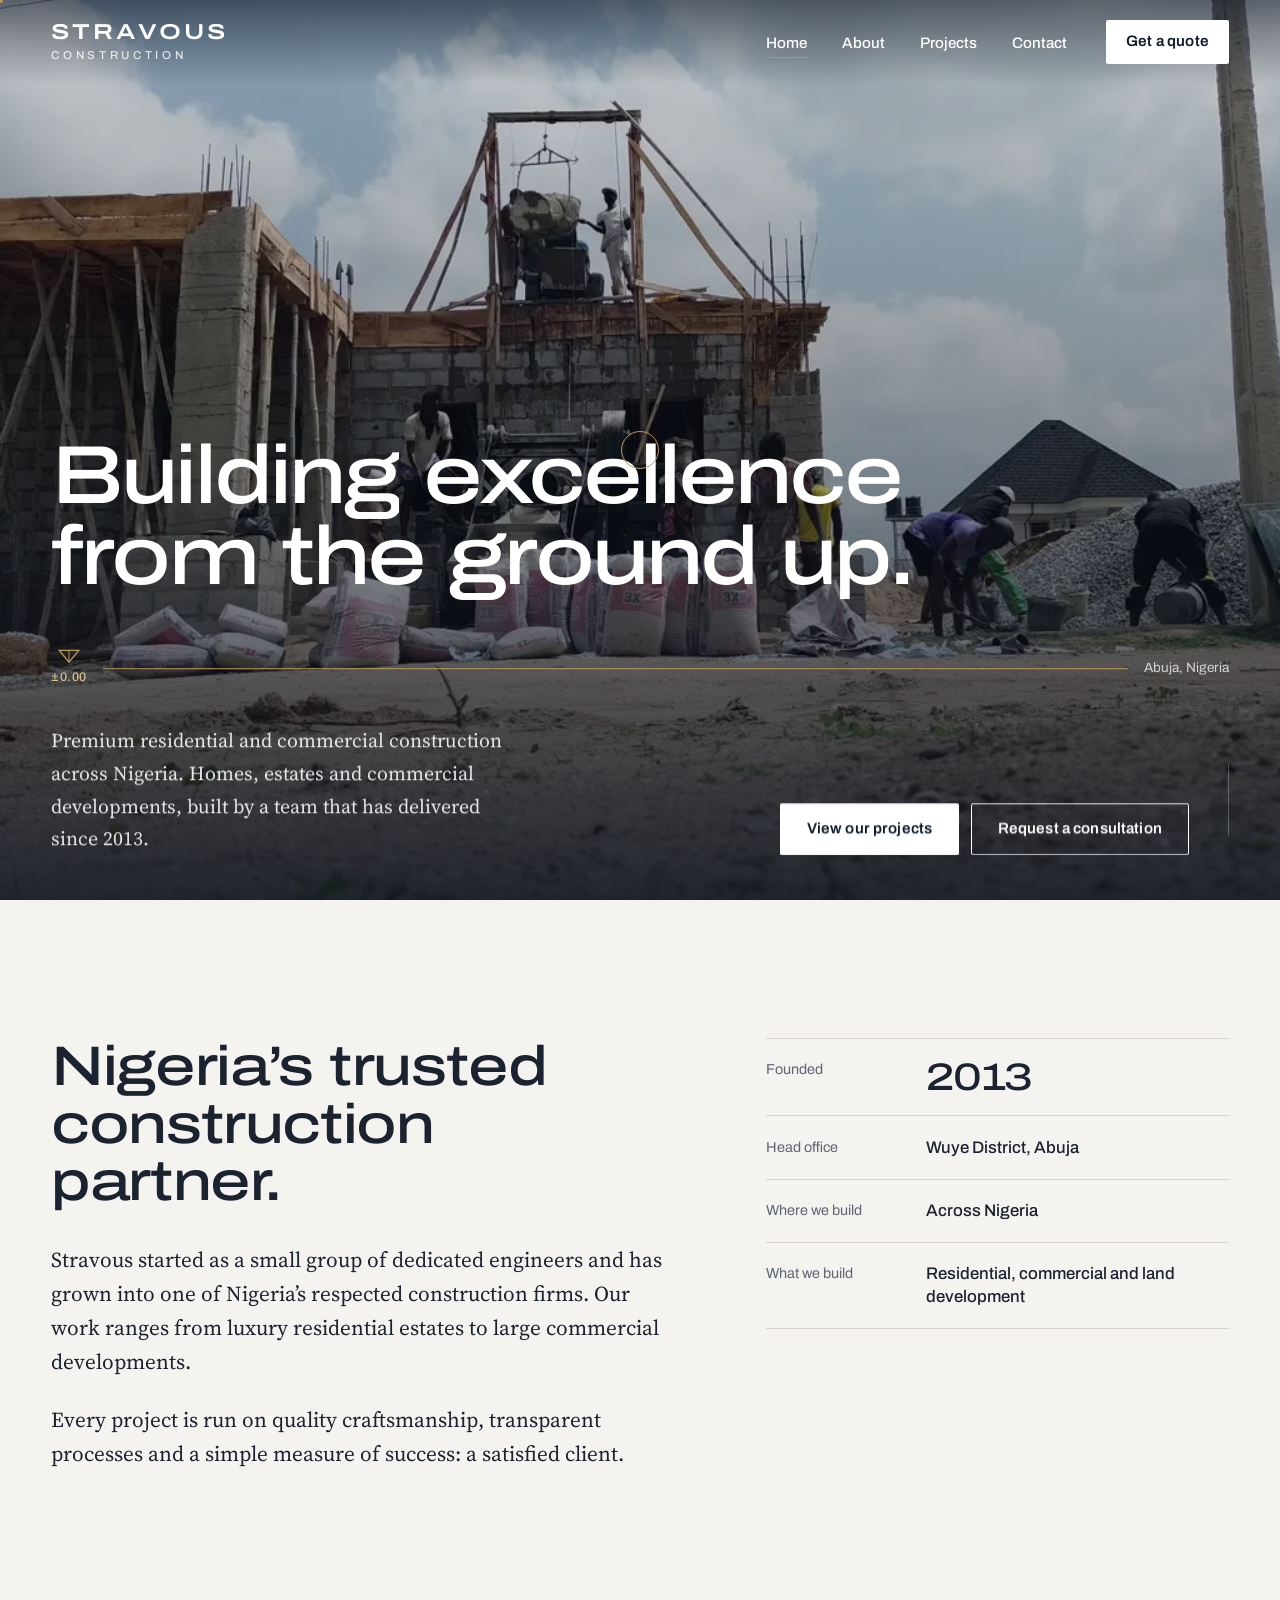
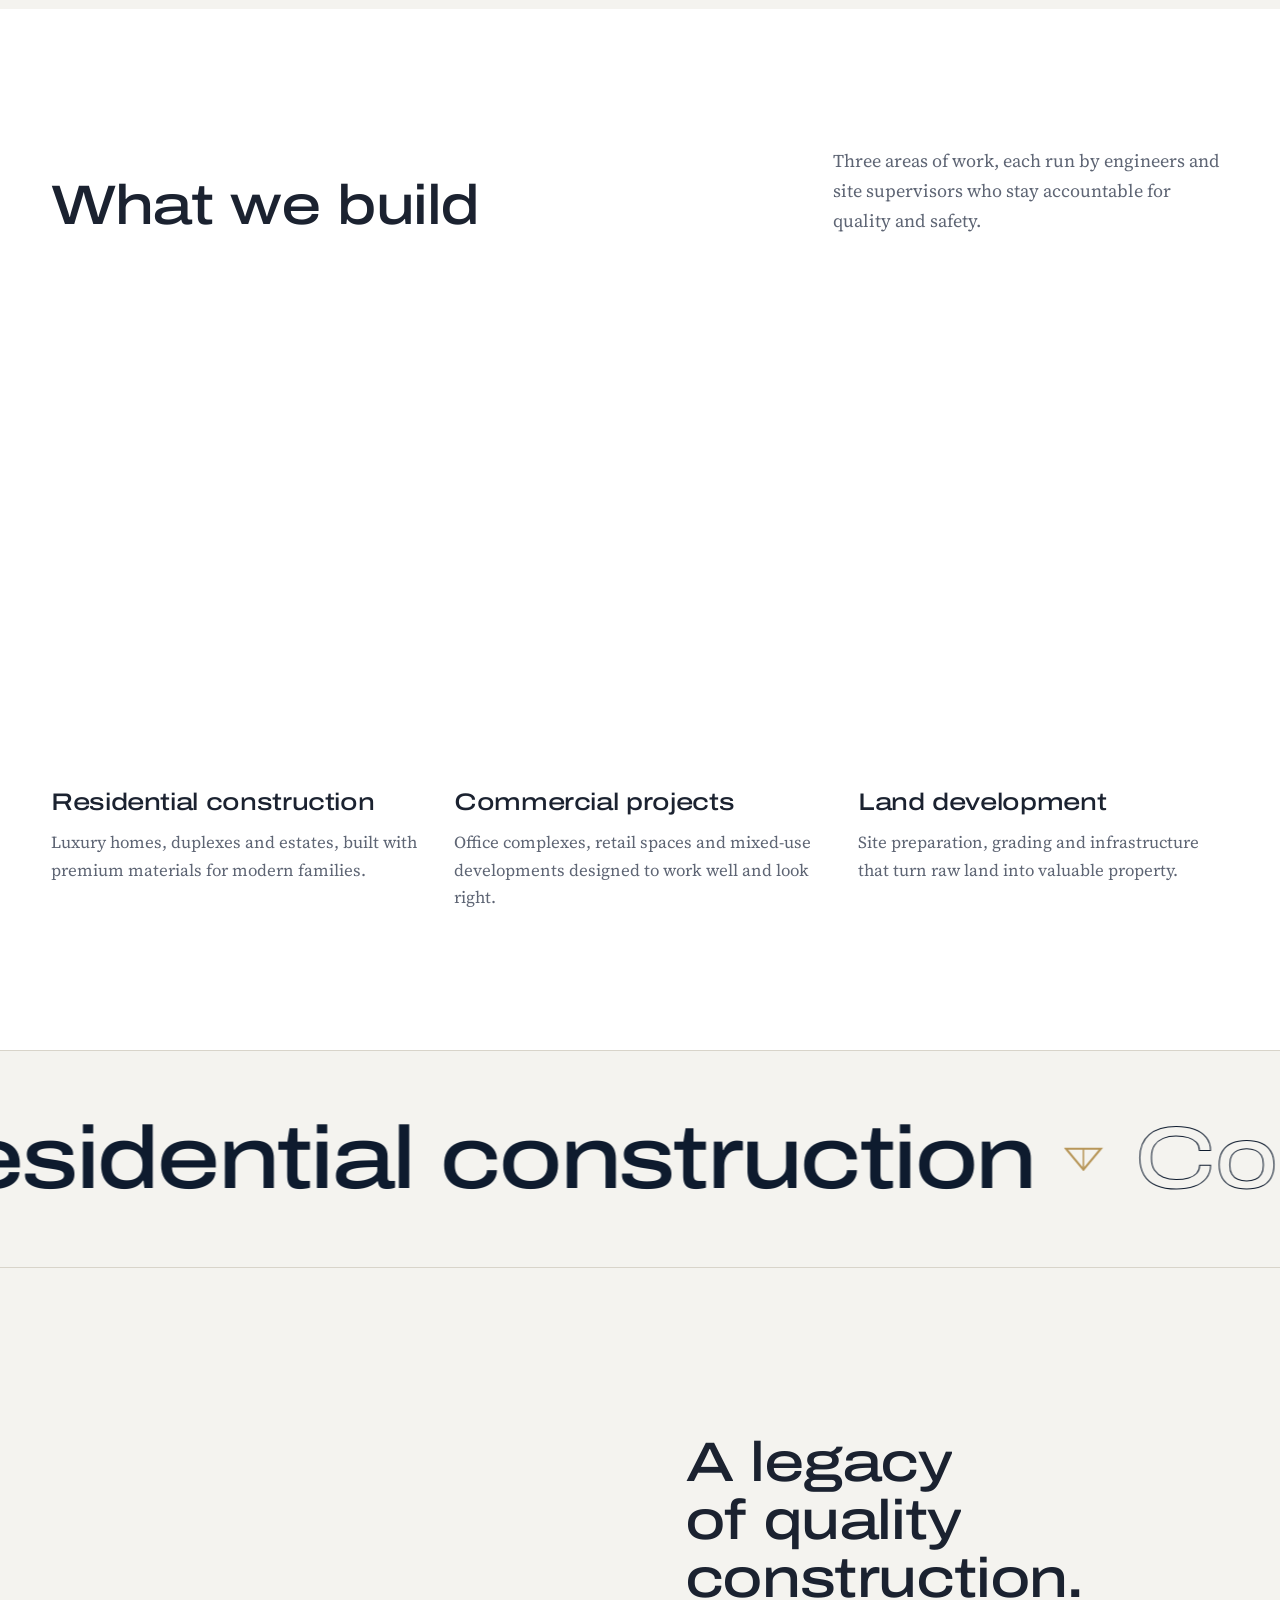
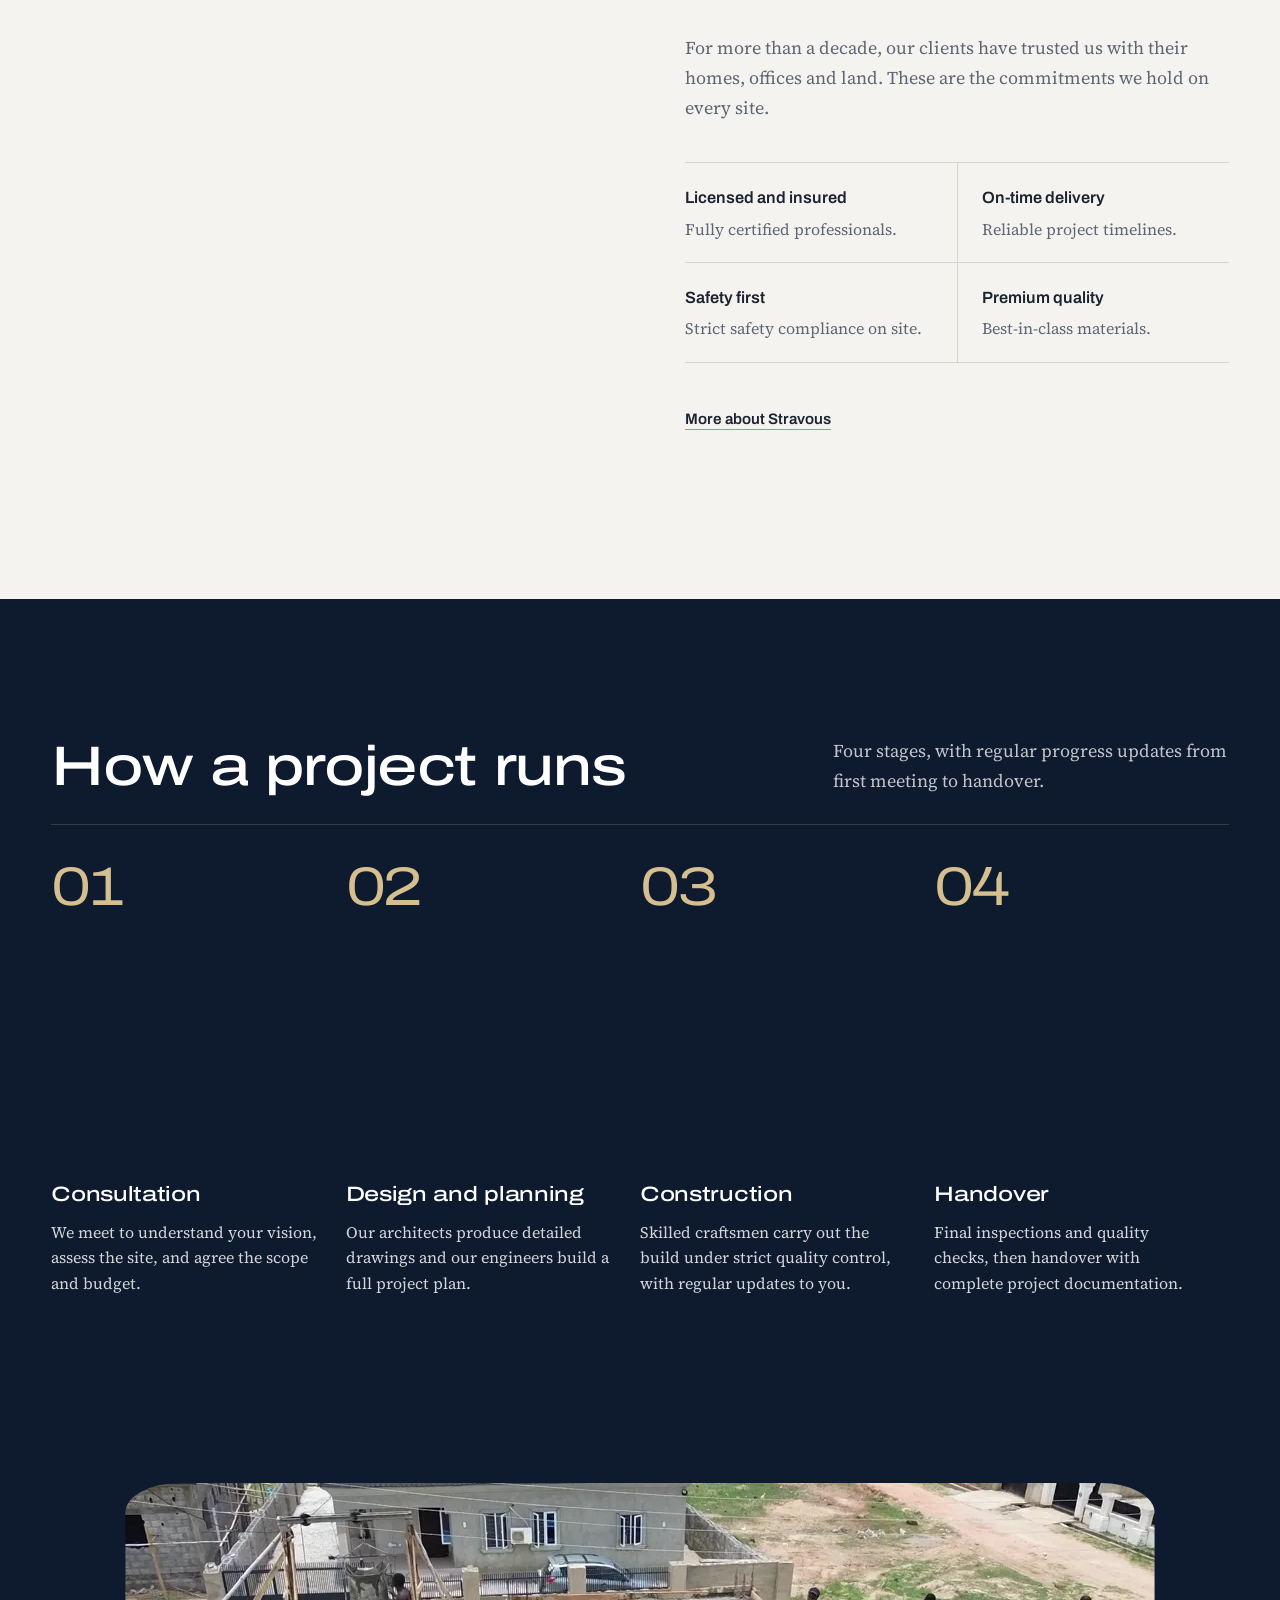
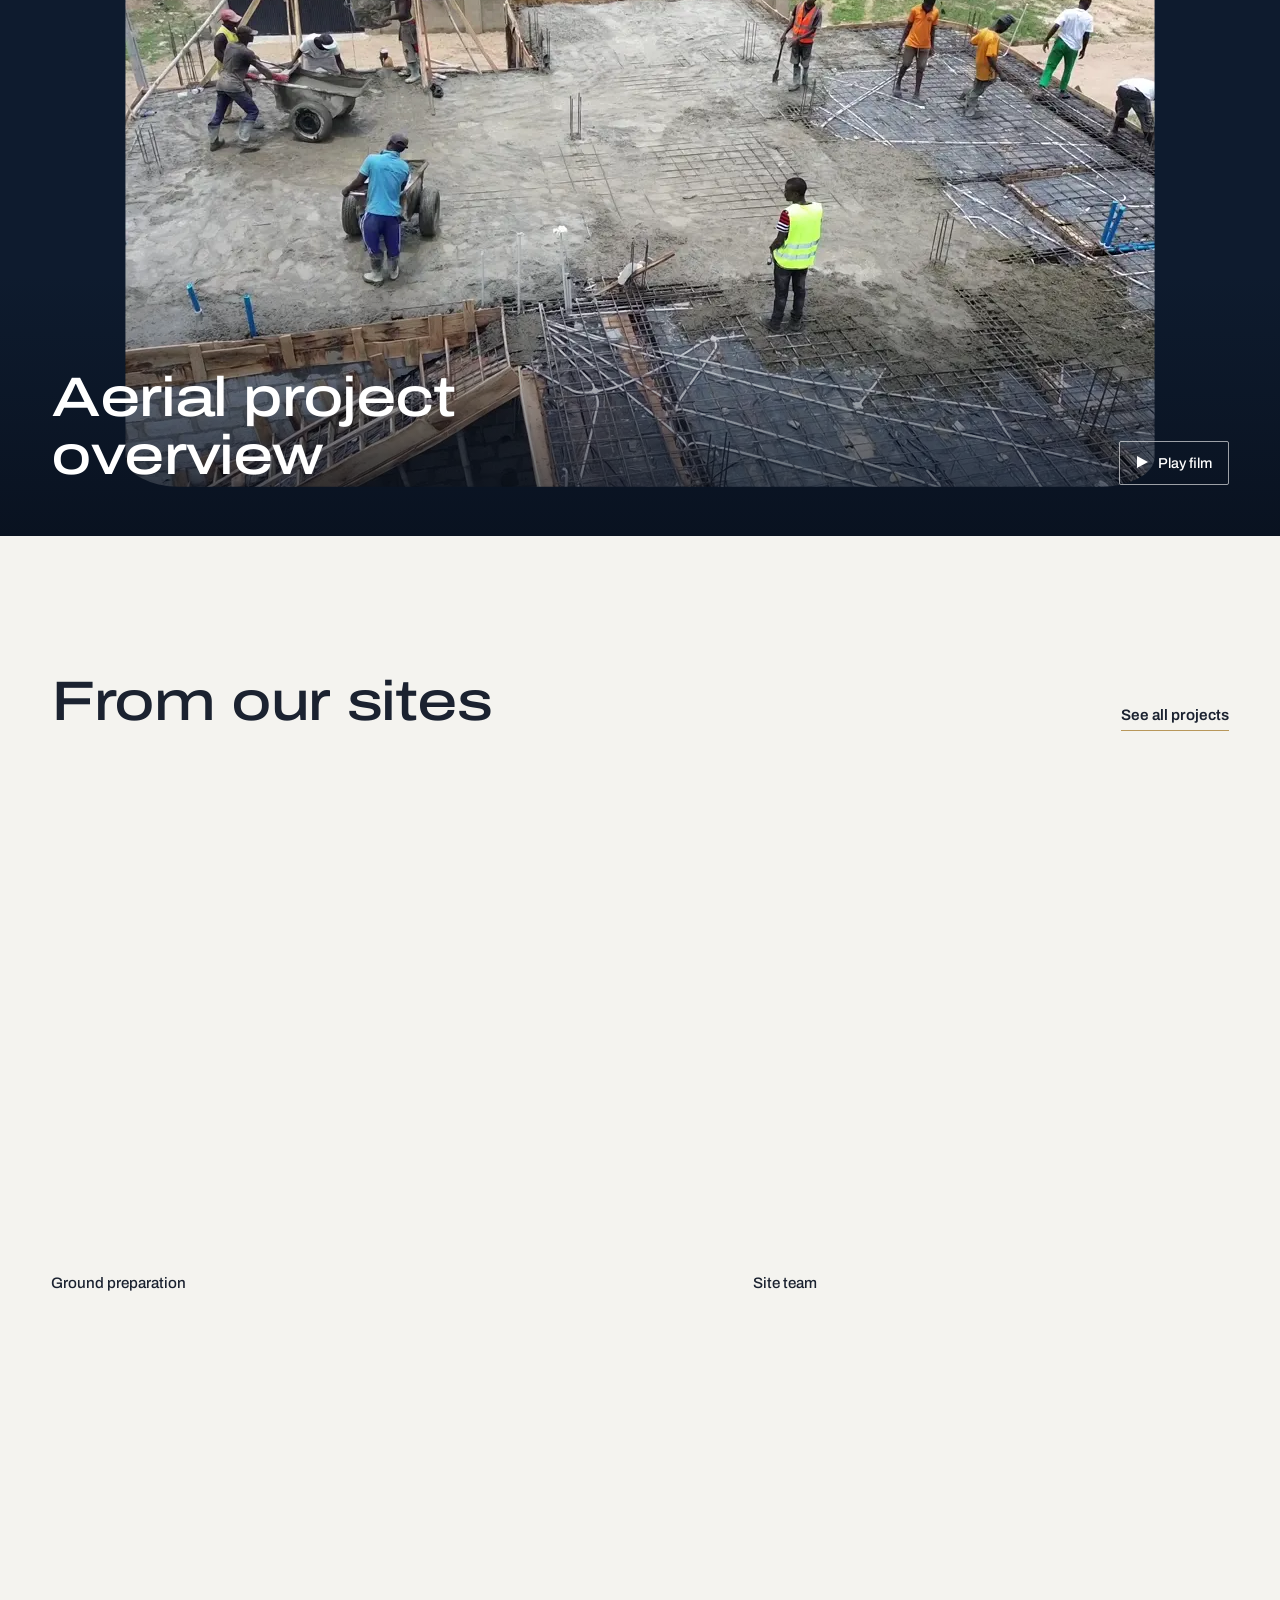
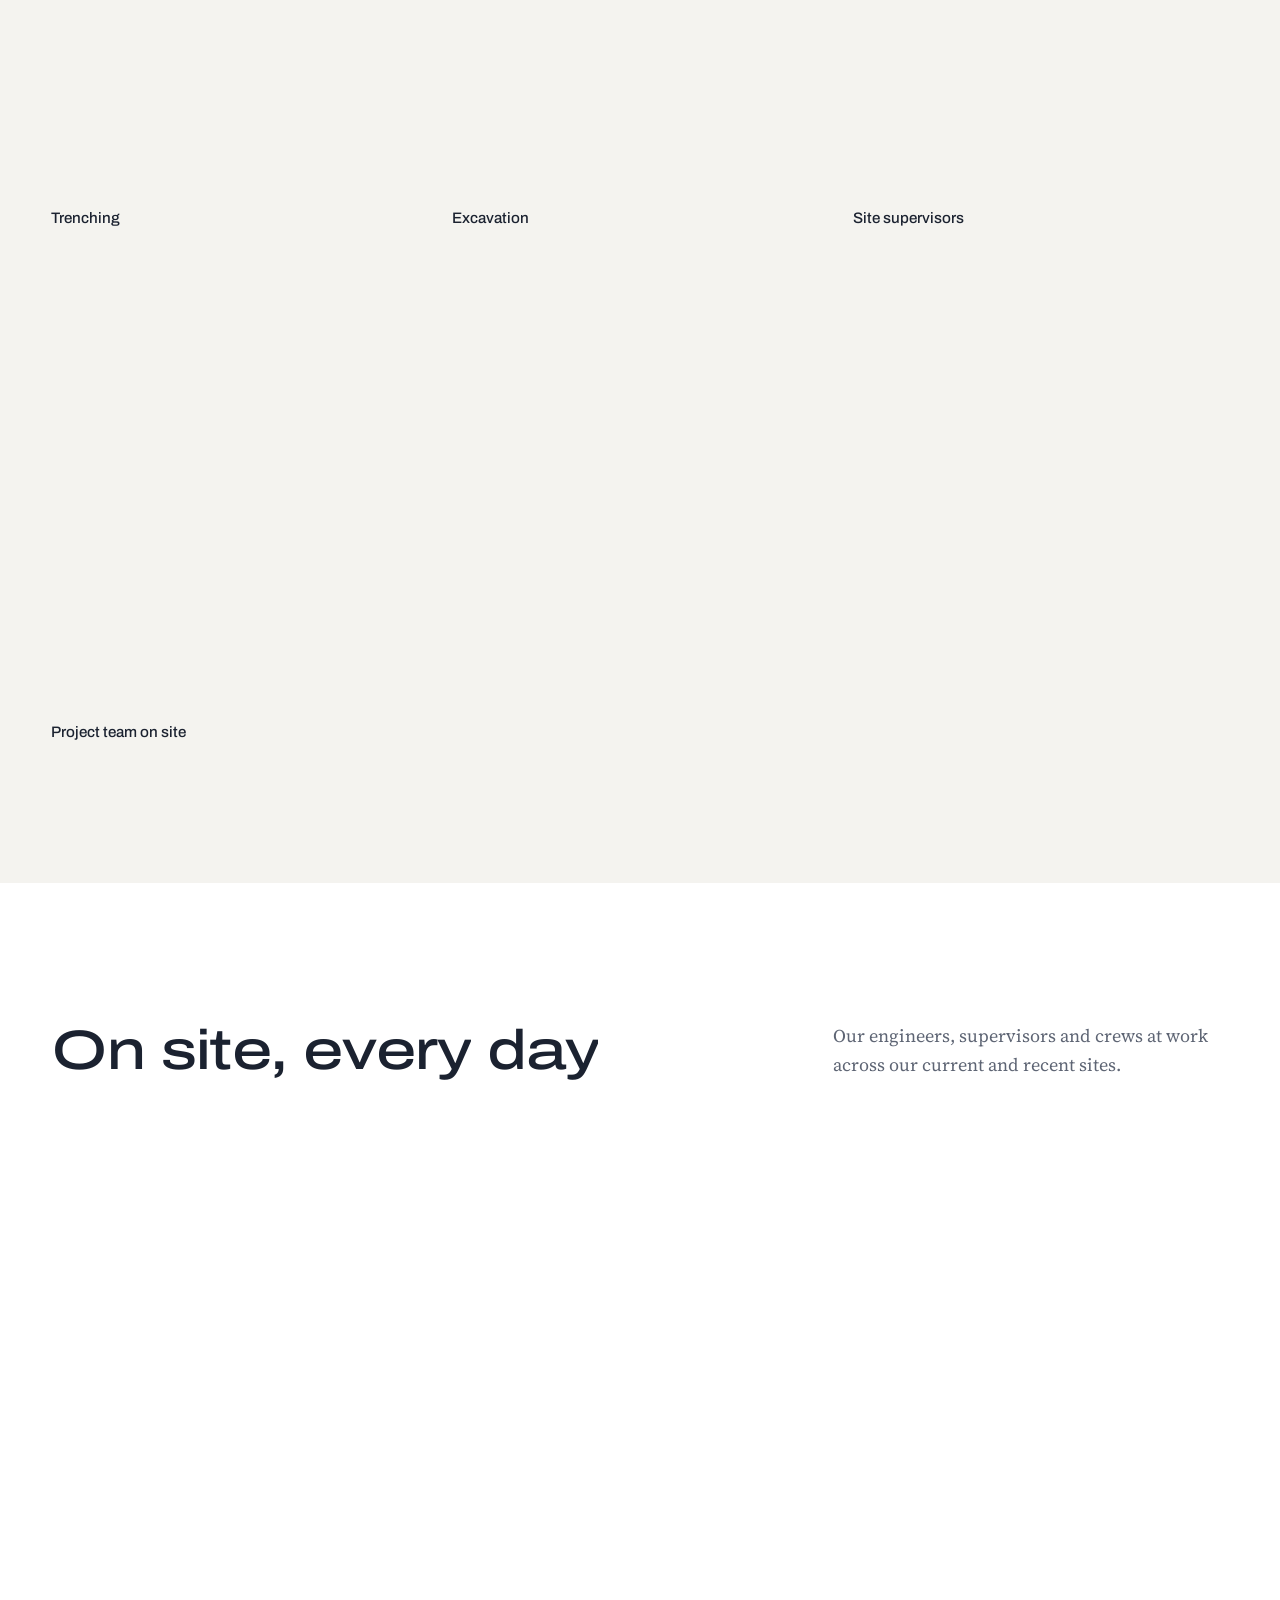
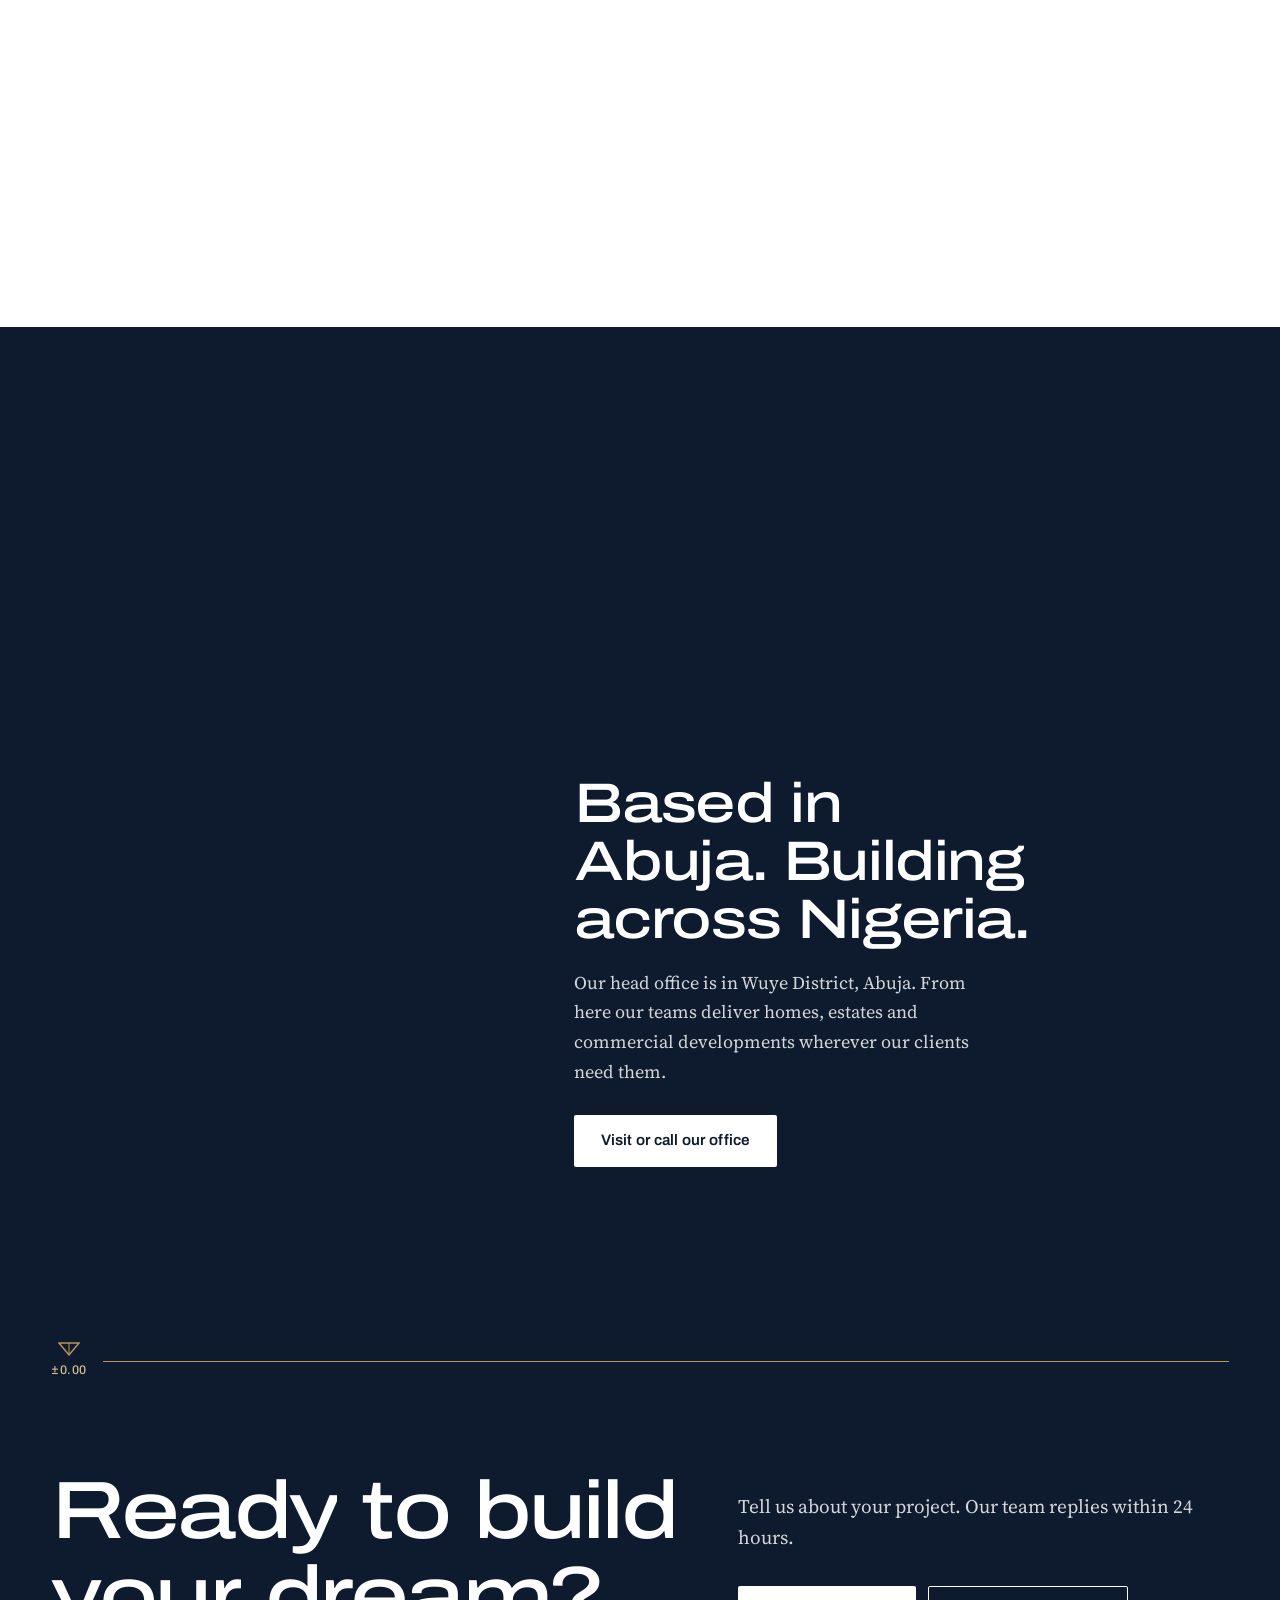
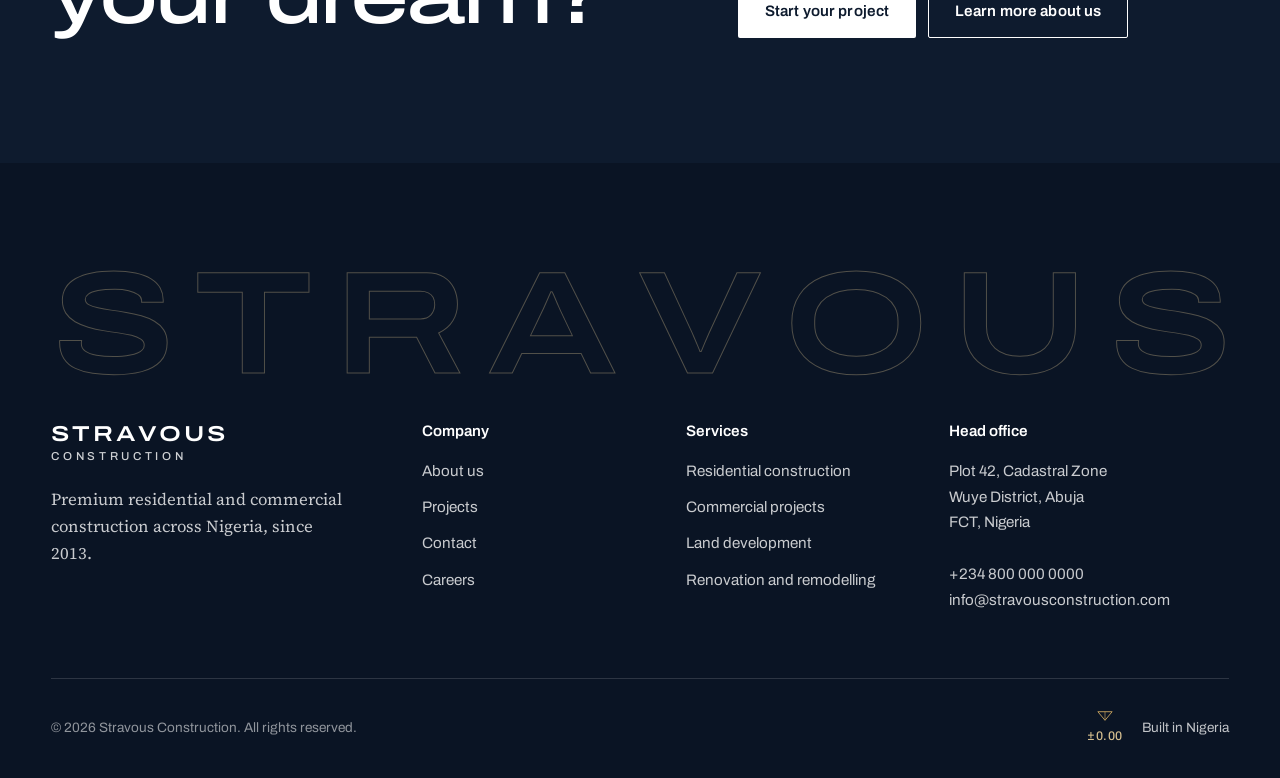
==== commit fce8be27: "Added images and videos" ====
--- a/index.html
+++ b/index.html
@@ -36,8 +36,9 @@
 
 <section class="hero" aria-labelledby="hero-title">
   <div class="hero__media">
-    <video autoplay muted loop playsinline preload="auto" poster="https://stravous-construction.netlify.app/assets/images/IMG_0790.JPG">
-      <source src="https://stravous-construction.netlify.app/assets/videos/DJI_0399.MP4" type="video/mp4">
+    <video autoplay muted loop playsinline preload="auto" poster="assets/video/dji-0399-poster.webp">
+      <source src="assets/video/dji-0399-720.mp4" type="video/mp4" media="(max-width: 900px)">
+      <source src="assets/video/dji-0399-1080.mp4" type="video/mp4">
     </video>
   </div>
   <span class="hero__scroll" aria-hidden="true"></span>
@@ -78,17 +79,17 @@
     </div>
     <div class="services">
       <article class="service">
-        <div class="service__img"><img src="https://stravous-construction.netlify.app/assets/images/IMG_0795.JPG" alt="Completed luxury villa by Stravous Construction" loading="lazy"></div>
+        <div class="service__img"><img src="assets/img/img-0750-1280.webp" srcset="assets/img/img-0750-640.webp 640w, assets/img/img-0750-1280.webp 1280w, assets/img/img-0750-1920.webp 1920w" sizes="(max-width: 900px) 100vw, 33vw" width="1920" height="1440" decoding="async" alt="Stravous engineers on a residential site" loading="lazy"></div>
         <h3>Residential construction</h3>
         <p>Luxury homes, duplexes and estates, built with premium materials for modern families.</p>
       </article>
       <article class="service">
-        <div class="service__img"><img src="https://stravous-construction.netlify.app/assets/images/IMG_0759.JPG" alt="Commercial building under construction" loading="lazy"></div>
+        <div class="service__img"><img src="assets/img/img-0759-1280.webp" srcset="assets/img/img-0759-640.webp 640w, assets/img/img-0759-1280.webp 1280w, assets/img/img-0759-1920.webp 1920w" sizes="(max-width: 900px) 100vw, 33vw" width="1920" height="1440" decoding="async" alt="Stravous site supervisors on a project" loading="lazy"></div>
         <h3>Commercial projects</h3>
         <p>Office complexes, retail spaces and mixed-use developments designed to work well and look right.</p>
       </article>
       <article class="service">
-        <div class="service__img"><img src="https://stravous-construction.netlify.app/assets/images/IMG_0712.JPG" alt="Site survey for a land development project" loading="lazy"></div>
+        <div class="service__img"><img src="assets/img/img-0670-1280.webp" srcset="assets/img/img-0670-640.webp 640w, assets/img/img-0670-1280.webp 1280w, assets/img/img-0670-1920.webp 1920w" sizes="(max-width: 900px) 100vw, 33vw" width="1920" height="1440" decoding="async" alt="Ground preparation on a land development site" loading="lazy"></div>
         <h3>Land development</h3>
         <p>Site preparation, grading and infrastructure that turn raw land into valuable property.</p>
       </article>
@@ -103,8 +104,8 @@
 <section class="section" aria-labelledby="legacy-title">
   <div class="wrap split">
     <div class="split__media">
-      <img class="a" src="https://stravous-construction.netlify.app/assets/images/IMG_0667.JPG" alt="Stravous construction site" loading="lazy">
-      <img class="b" src="https://stravous-construction.netlify.app/assets/images/IMG_0750.JPG" alt="Structural work in progress" loading="lazy">
+      <img class="a" src="assets/img/img-0667-1920.webp" alt="Stravous construction site" loading="lazy">
+      <img class="b" src="assets/img/img-0687-1920.webp" alt="The Stravous site team" loading="lazy">
     </div>
     <div class="split__text">
       <h2 id="legacy-title">A legacy of quality construction.</h2>
@@ -127,18 +128,16 @@
       <p>Four stages, with regular progress updates from first meeting to handover.</p>
     </div>
     <ol class="process">
-      <li><figure class="process__img"><img src="https://stravous-construction.netlify.app/assets/images/IMG_0677.JPG" alt="Stravous team in discussion with a client" loading="lazy"></figure><h3>Consultation</h3><p>We meet to understand your vision, assess the site, and agree the scope and budget.</p></li>
-      <li><figure class="process__img"><img src="https://stravous-construction.netlify.app/assets/images/IMG_0697.JPG" alt="Project planning on site" loading="lazy"></figure><h3>Design and planning</h3><p>Our architects produce detailed drawings and our engineers build a full project plan.</p></li>
-      <li><figure class="process__img"><img src="https://stravous-construction.netlify.app/assets/images/IMG_0706.JPG" alt="Construction in progress" loading="lazy"></figure><h3>Construction</h3><p>Skilled craftsmen carry out the build under strict quality control, with regular updates to you.</p></li>
-      <li><figure class="process__img"><img src="https://stravous-construction.netlify.app/assets/images/IMG_0795.JPG" alt="Completed villa ready for handover" loading="lazy"></figure><h3>Handover</h3><p>Final inspections and quality checks, then handover with complete project documentation.</p></li>
+      <li><figure class="process__img"><img src="assets/img/img-0695-1280.webp" srcset="assets/img/img-0695-640.webp 640w, assets/img/img-0695-1280.webp 1280w, assets/img/img-0695-1920.webp 1920w" sizes="(max-width: 560px) 100vw, (max-width: 900px) 50vw, 25vw" width="1920" height="1440" decoding="async" alt="Stravous team in discussion on site" loading="lazy"></figure><h3>Consultation</h3><p>We meet to understand your vision, assess the site, and agree the scope and budget.</p></li>
+      <li><figure class="process__img"><img src="assets/img/img-0692-1280.webp" srcset="assets/img/img-0692-640.webp 640w, assets/img/img-0692-1280.webp 1280w, assets/img/img-0692-1920.webp 1920w" sizes="(max-width: 560px) 100vw, (max-width: 900px) 50vw, 25vw" width="1920" height="1440" decoding="async" alt="Project planning on site" loading="lazy"></figure><h3>Design and planning</h3><p>Our architects produce detailed drawings and our engineers build a full project plan.</p></li>
+      <li><figure class="process__img"><img src="assets/img/img-0676-1280.webp" srcset="assets/img/img-0676-640.webp 640w, assets/img/img-0676-1280.webp 1280w, assets/img/img-0676-1920.webp 1920w" sizes="(max-width: 560px) 100vw, (max-width: 900px) 50vw, 25vw" width="1920" height="1440" decoding="async" alt="Excavation work in progress" loading="lazy"></figure><h3>Construction</h3><p>Skilled craftsmen carry out the build under strict quality control, with regular updates to you.</p></li>
+      <li><figure class="process__img"><img src="assets/img/img-0795-1280.webp" srcset="assets/img/img-0795-640.webp 640w, assets/img/img-0795-1280.webp 1280w, assets/img/img-0795-1920.webp 1920w" sizes="(max-width: 560px) 100vw, (max-width: 900px) 50vw, 25vw" width="1920" height="1440" decoding="async" alt="Stravous team at a project site" loading="lazy"></figure><h3>Handover</h3><p>Final inspections and quality checks, then handover with complete project documentation.</p></li>
     </ol>
   </div>
 </section>
 
 <section class="film" aria-labelledby="film-title">
-  <video id="aerial-film" autoplay muted loop playsinline preload="metadata" poster="https://stravous-construction.netlify.app/assets/images/IMG_0710.JPG">
-    <source src="https://stravous-construction.netlify.app/assets/videos/DJI_0416.MP4" type="video/mp4">
-  </video>
+  <video id="aerial-film" autoplay muted loop playsinline preload="none" poster="assets/video/dji-0416-poster.webp" data-src="assets/video/dji-0416"></video>
   <div class="film__caption">
     <div class="wrap">
       <h2 id="film-title">Aerial project overview</h2>
@@ -150,16 +149,16 @@
 <section class="section" aria-labelledby="work-title">
   <div class="wrap">
     <div class="section-head">
-      <h2 id="work-title">Recent project highlights</h2>
+      <h2 id="work-title">From our sites</h2>
       <a class="text-link" href="projects.html">See all projects</a>
     </div>
     <div class="work" data-gallery="highlights">
-      <figure class="w1"><a href="https://stravous-construction.netlify.app/assets/images/IMG_0790.JPG" data-full="https://stravous-construction.netlify.app/assets/images/IMG_0790.JPG"><div class="ph"><img src="https://stravous-construction.netlify.app/assets/images/IMG_0790.JPG" alt="Residential estate" loading="lazy"></div><figcaption>Residential estate</figcaption></a></figure>
-      <figure class="w2"><a href="https://stravous-construction.netlify.app/assets/images/IMG_0795.JPG" data-full="https://stravous-construction.netlify.app/assets/images/IMG_0795.JPG"><div class="ph"><img src="https://stravous-construction.netlify.app/assets/images/IMG_0795.JPG" alt="Luxury villa" loading="lazy"></div><figcaption>Luxury villa</figcaption></a></figure>
-      <figure class="w3"><a href="https://stravous-construction.netlify.app/assets/images/IMG_0712.JPG" data-full="https://stravous-construction.netlify.app/assets/images/IMG_0712.JPG"><div class="ph"><img src="https://stravous-construction.netlify.app/assets/images/IMG_0712.JPG" alt="Site survey" loading="lazy"></div><figcaption>Site survey</figcaption></a></figure>
-      <figure class="w4"><a href="https://stravous-construction.netlify.app/assets/images/IMG_0722.JPG" data-full="https://stravous-construction.netlify.app/assets/images/IMG_0722.JPG"><div class="ph"><img src="https://stravous-construction.netlify.app/assets/images/IMG_0722.JPG" alt="Foundation work" loading="lazy"></div><figcaption>Foundation work</figcaption></a></figure>
-      <figure class="w5"><a href="https://stravous-construction.netlify.app/assets/images/IMG_0733.JPG" data-full="https://stravous-construction.netlify.app/assets/images/IMG_0733.JPG"><div class="ph"><img src="https://stravous-construction.netlify.app/assets/images/IMG_0733.JPG" alt="Structural phase" loading="lazy"></div><figcaption>Structural phase</figcaption></a></figure>
-      <figure class="w6"><a href="https://stravous-construction.netlify.app/assets/images/IMG_0759.JPG" data-full="https://stravous-construction.netlify.app/assets/images/IMG_0759.JPG"><div class="ph"><img src="https://stravous-construction.netlify.app/assets/images/IMG_0759.JPG" alt="Commercial build" loading="lazy"></div><figcaption>Commercial build</figcaption></a></figure>
+      <figure class="w1"><a href="assets/img/img-0668-1920.webp" data-full="assets/img/img-0668-1920.webp"><div class="ph"><img src="assets/img/img-0668-1280.webp" srcset="assets/img/img-0668-640.webp 640w, assets/img/img-0668-1280.webp 1280w, assets/img/img-0668-1920.webp 1920w" sizes="(max-width: 760px) 100vw, 60vw" width="1920" height="1440" decoding="async" alt="Ground preparation" loading="lazy"></div><figcaption>Ground preparation</figcaption></a></figure>
+      <figure class="w2"><a href="assets/img/img-0687-1920.webp" data-full="assets/img/img-0687-1920.webp"><div class="ph"><img src="assets/img/img-0687-1280.webp" srcset="assets/img/img-0687-640.webp 640w, assets/img/img-0687-1280.webp 1280w, assets/img/img-0687-1920.webp 1920w" sizes="(max-width: 760px) 50vw, 40vw" width="1920" height="1440" decoding="async" alt="Site team" loading="lazy"></div><figcaption>Site team</figcaption></a></figure>
+      <figure class="w3"><a href="assets/img/img-0672-1920.webp" data-full="assets/img/img-0672-1920.webp"><div class="ph"><img src="assets/img/img-0672-1280.webp" srcset="assets/img/img-0672-640.webp 640w, assets/img/img-0672-1280.webp 1280w, assets/img/img-0672-1920.webp 1920w" sizes="(max-width: 900px) 50vw, 25vw" width="1920" height="1440" decoding="async" alt="Trenching" loading="lazy"></div><figcaption>Trenching</figcaption></a></figure>
+      <figure class="w4"><a href="assets/img/img-0679-1920.webp" data-full="assets/img/img-0679-1920.webp"><div class="ph"><img src="assets/img/img-0679-1280.webp" srcset="assets/img/img-0679-640.webp 640w, assets/img/img-0679-1280.webp 1280w, assets/img/img-0679-1920.webp 1920w" sizes="(max-width: 760px) 100vw, 50vw" width="1920" height="1440" decoding="async" alt="Excavation" loading="lazy"></div><figcaption>Excavation</figcaption></a></figure>
+      <figure class="w5"><a href="assets/img/img-0759-1920.webp" data-full="assets/img/img-0759-1920.webp"><div class="ph"><img src="assets/img/img-0759-1280.webp" srcset="assets/img/img-0759-640.webp 640w, assets/img/img-0759-1280.webp 1280w, assets/img/img-0759-1920.webp 1920w" sizes="(max-width: 760px) 100vw, 50vw" width="1920" height="1440" decoding="async" alt="Site supervisors" loading="lazy"></div><figcaption>Site supervisors</figcaption></a></figure>
+      <figure class="w6"><a href="assets/img/img-0717-1920.webp" data-full="assets/img/img-0717-1920.webp"><div class="ph"><img src="assets/img/img-0717-1280.webp" srcset="assets/img/img-0717-640.webp 640w, assets/img/img-0717-1280.webp 1280w, assets/img/img-0717-1920.webp 1920w" sizes="(max-width: 760px) 100vw, 1210px" width="1920" height="1440" decoding="async" alt="Project team on site" loading="lazy"></div><figcaption>Project team on site</figcaption></a></figure>
     </div>
   </div>
 </section>
@@ -171,14 +170,14 @@
       <p>Our engineers, supervisors and crews at work across our current and recent sites.</p>
     </div>
     <div class="mosaic" data-gallery="site">
-      <button type="button" class="m1" data-full="https://stravous-construction.netlify.app/assets/images/IMG_0672.JPG"><img src="https://stravous-construction.netlify.app/assets/images/IMG_0672.JPG" alt="Stravous construction site" loading="lazy"></button>
-      <button type="button" class="m2" data-full="https://stravous-construction.netlify.app/assets/images/IMG_0676.JPG"><img src="https://stravous-construction.netlify.app/assets/images/IMG_0676.JPG" alt="Stravous construction site" loading="lazy"></button>
-      <button type="button" class="m3" data-full="https://stravous-construction.netlify.app/assets/images/IMG_0679.JPG"><img src="https://stravous-construction.netlify.app/assets/images/IMG_0679.JPG" alt="Stravous construction site" loading="lazy"></button>
-      <button type="button" class="m4" data-full="https://stravous-construction.netlify.app/assets/images/IMG_0689.JPG"><img src="https://stravous-construction.netlify.app/assets/images/IMG_0689.JPG" alt="Stravous construction site" loading="lazy"></button>
-      <button type="button" class="m5" data-full="https://stravous-construction.netlify.app/assets/images/IMG_0700.JPG"><img src="https://stravous-construction.netlify.app/assets/images/IMG_0700.JPG" alt="Stravous construction site" loading="lazy"></button>
-      <button type="button" class="m6" data-full="https://stravous-construction.netlify.app/assets/images/IMG_0715.JPG"><img src="https://stravous-construction.netlify.app/assets/images/IMG_0715.JPG" alt="Stravous construction site" loading="lazy"></button>
-      <button type="button" class="m7" data-full="https://stravous-construction.netlify.app/assets/images/IMG_0720.JPG"><img src="https://stravous-construction.netlify.app/assets/images/IMG_0720.JPG" alt="Stravous construction site" loading="lazy"></button>
-      <button type="button" class="m8" data-full="https://stravous-construction.netlify.app/assets/images/IMG_0725.JPG"><img src="https://stravous-construction.netlify.app/assets/images/IMG_0725.JPG" alt="Stravous construction site" loading="lazy"></button>
+      <button type="button" class="m1" data-full="assets/img/img-0711-1920.webp"><img src="assets/img/img-0711-1280.webp" srcset="assets/img/img-0711-640.webp 640w, assets/img/img-0711-1280.webp 1280w, assets/img/img-0711-1920.webp 1920w" sizes="(max-width: 760px) 100vw, 50vw" width="1920" height="1440" decoding="async" alt="Stravous construction site" loading="lazy"></button>
+      <button type="button" class="m2" data-full="assets/img/img-0676-1920.webp"><img src="assets/img/img-0676-1280.webp" srcset="assets/img/img-0676-640.webp 640w, assets/img/img-0676-1280.webp 1280w, assets/img/img-0676-1920.webp 1920w" sizes="(max-width: 760px) 100vw, 50vw" width="1920" height="1440" decoding="async" alt="Stravous construction site" loading="lazy"></button>
+      <button type="button" class="m3" data-full="assets/img/img-0677-1920.webp"><img src="assets/img/img-0677-1280.webp" srcset="assets/img/img-0677-640.webp 640w, assets/img/img-0677-1280.webp 1280w, assets/img/img-0677-1920.webp 1920w" sizes="(max-width: 760px) 100vw, 50vw" width="1920" height="1440" decoding="async" alt="Stravous construction site" loading="lazy"></button>
+      <button type="button" class="m4" data-full="assets/img/img-0689-1920.webp"><img src="assets/img/img-0689-1280.webp" srcset="assets/img/img-0689-640.webp 640w, assets/img/img-0689-1280.webp 1280w, assets/img/img-0689-1920.webp 1920w" sizes="(max-width: 760px) 100vw, 50vw" width="1920" height="1440" decoding="async" alt="Stravous construction site" loading="lazy"></button>
+      <button type="button" class="m5" data-full="assets/img/img-0700-1920.webp"><img src="assets/img/img-0700-1280.webp" srcset="assets/img/img-0700-640.webp 640w, assets/img/img-0700-1280.webp 1280w, assets/img/img-0700-1920.webp 1920w" sizes="(max-width: 760px) 100vw, 50vw" width="1920" height="1440" decoding="async" alt="Stravous construction site" loading="lazy"></button>
+      <button type="button" class="m6" data-full="assets/img/img-0715-1920.webp"><img src="assets/img/img-0715-1280.webp" srcset="assets/img/img-0715-640.webp 640w, assets/img/img-0715-1280.webp 1280w, assets/img/img-0715-1920.webp 1920w" sizes="(max-width: 760px) 100vw, 50vw" width="1920" height="1440" decoding="async" alt="Stravous construction site" loading="lazy"></button>
+      <button type="button" class="m7" data-full="assets/img/img-0720-1920.webp"><img src="assets/img/img-0720-1280.webp" srcset="assets/img/img-0720-640.webp 640w, assets/img/img-0720-1280.webp 1280w, assets/img/img-0720-1920.webp 1920w" sizes="(max-width: 760px) 50vw, 50vw" width="1920" height="1440" decoding="async" alt="Stravous construction site" loading="lazy"></button>
+      <button type="button" class="m8" data-full="assets/img/img-0725-1920.webp"><img src="assets/img/img-0725-1280.webp" srcset="assets/img/img-0725-640.webp 640w, assets/img/img-0725-1280.webp 1280w, assets/img/img-0725-1920.webp 1920w" sizes="(max-width: 760px) 50vw, 50vw" width="1920" height="1440" decoding="async" alt="Stravous construction site" loading="lazy"></button>
     </div>
   </div>
 </section>
--- a/assets/css/stravous.css
+++ b/assets/css/stravous.css
@@ -750,3 +750,7 @@
   .marquee__track { transform: none !important; }
   .hero__scroll::after { animation: none; }
 }
+
+/* Projects: three films, the first one wide */
+.films video:first-child:nth-last-child(3) { grid-column: 1 / -1; aspect-ratio: 21 / 9; }
+img { background-color: var(--line); }
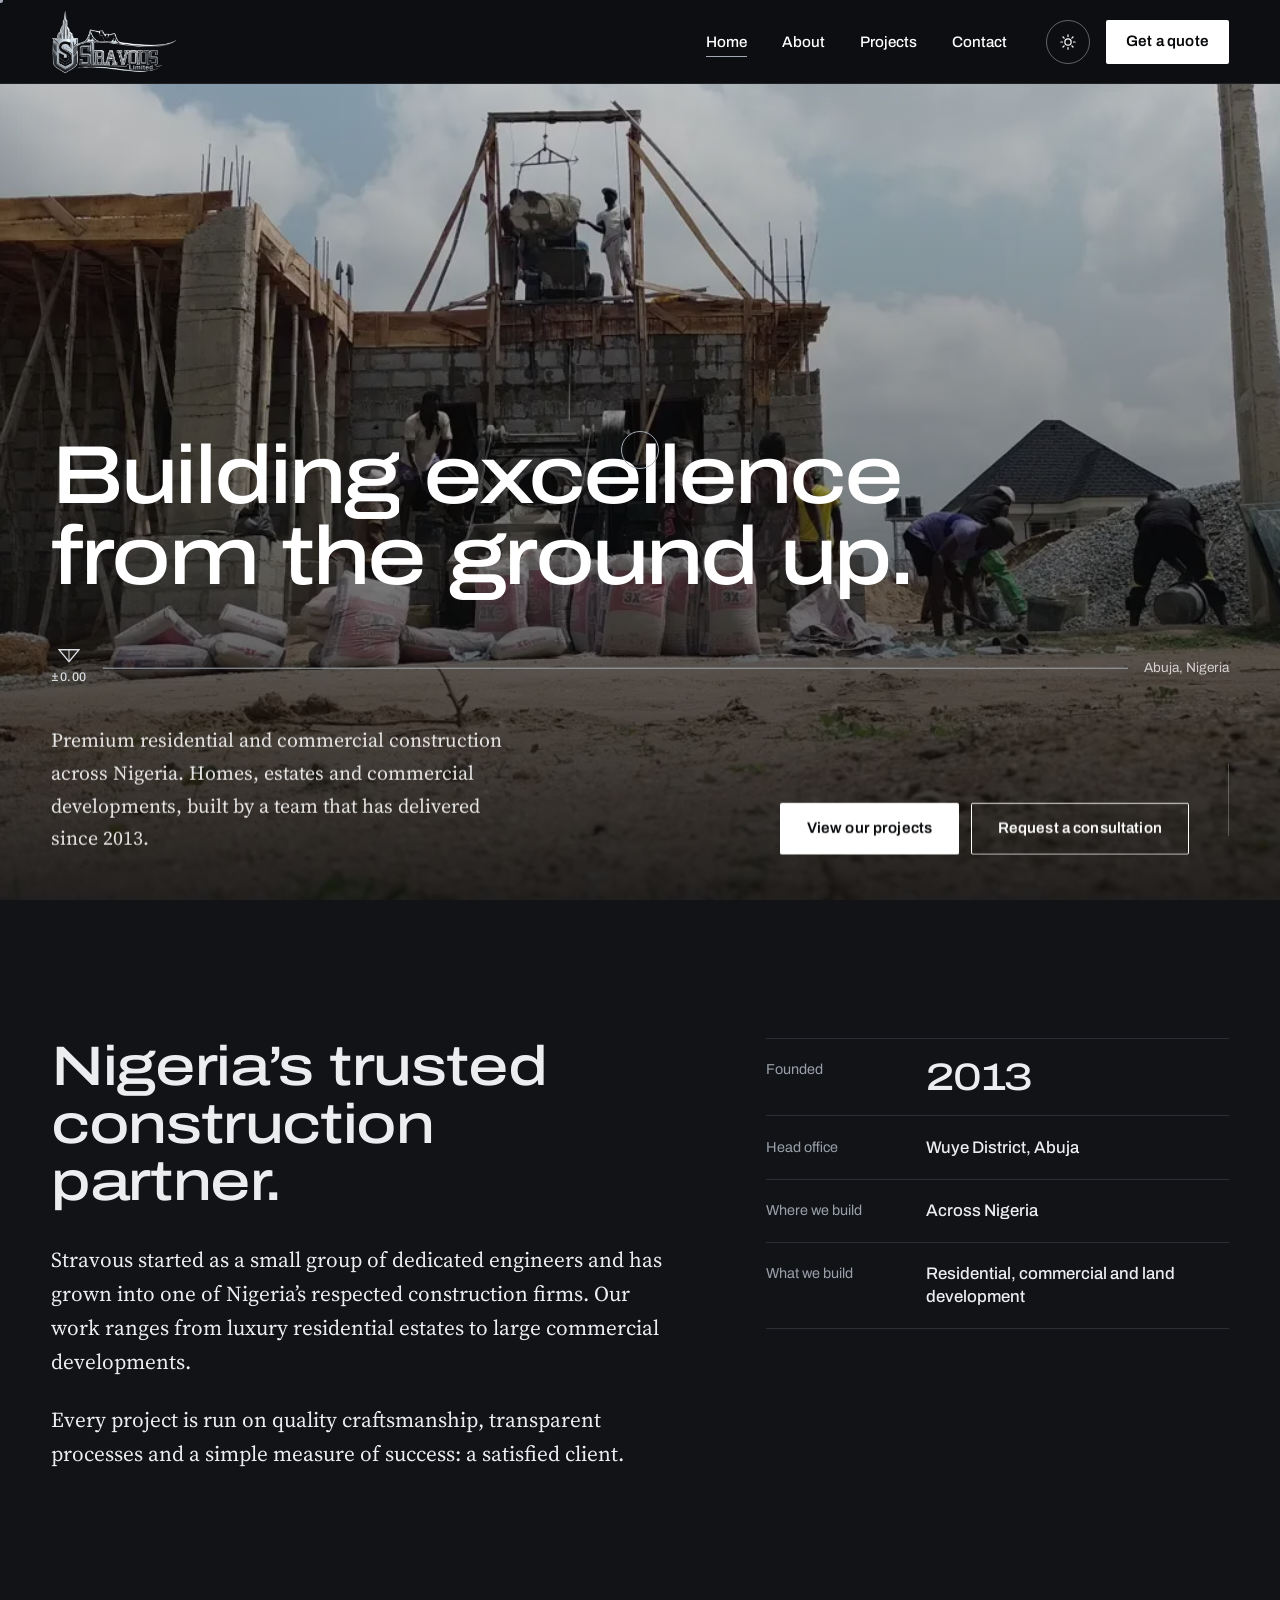
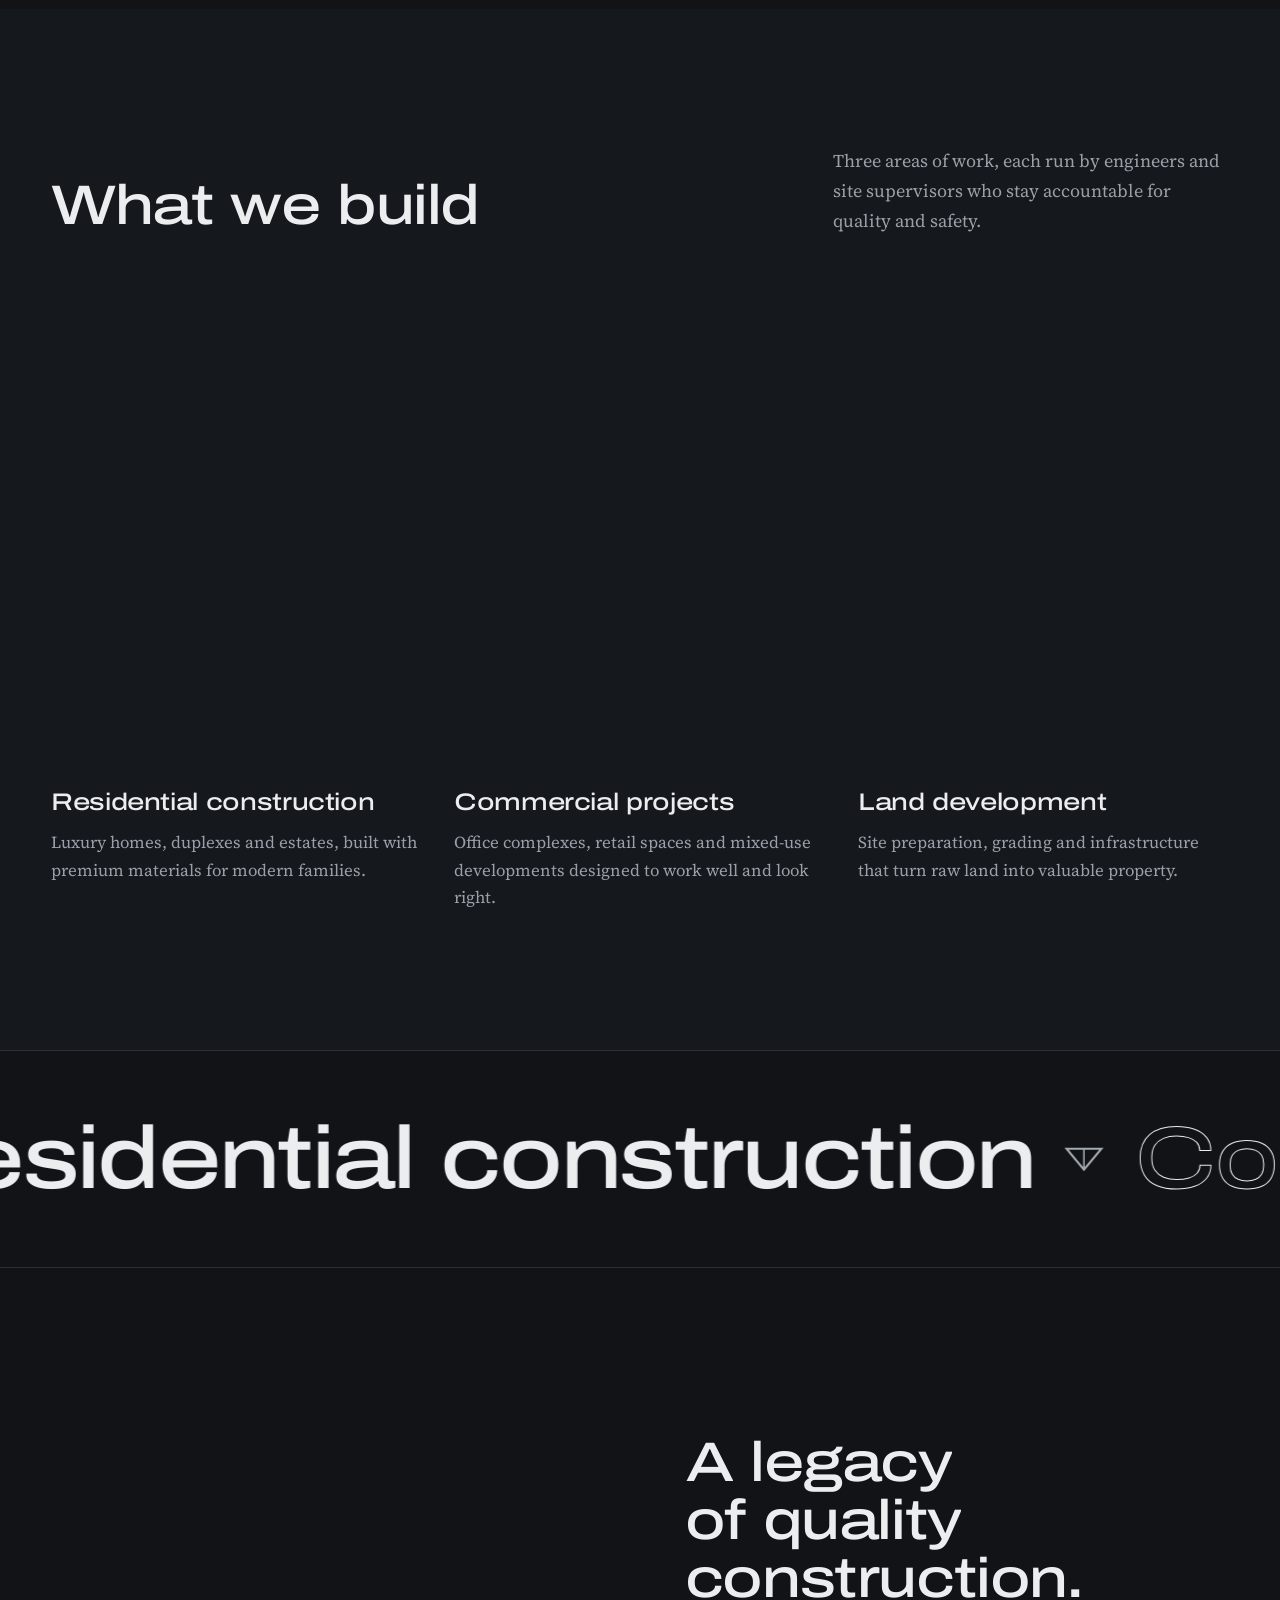
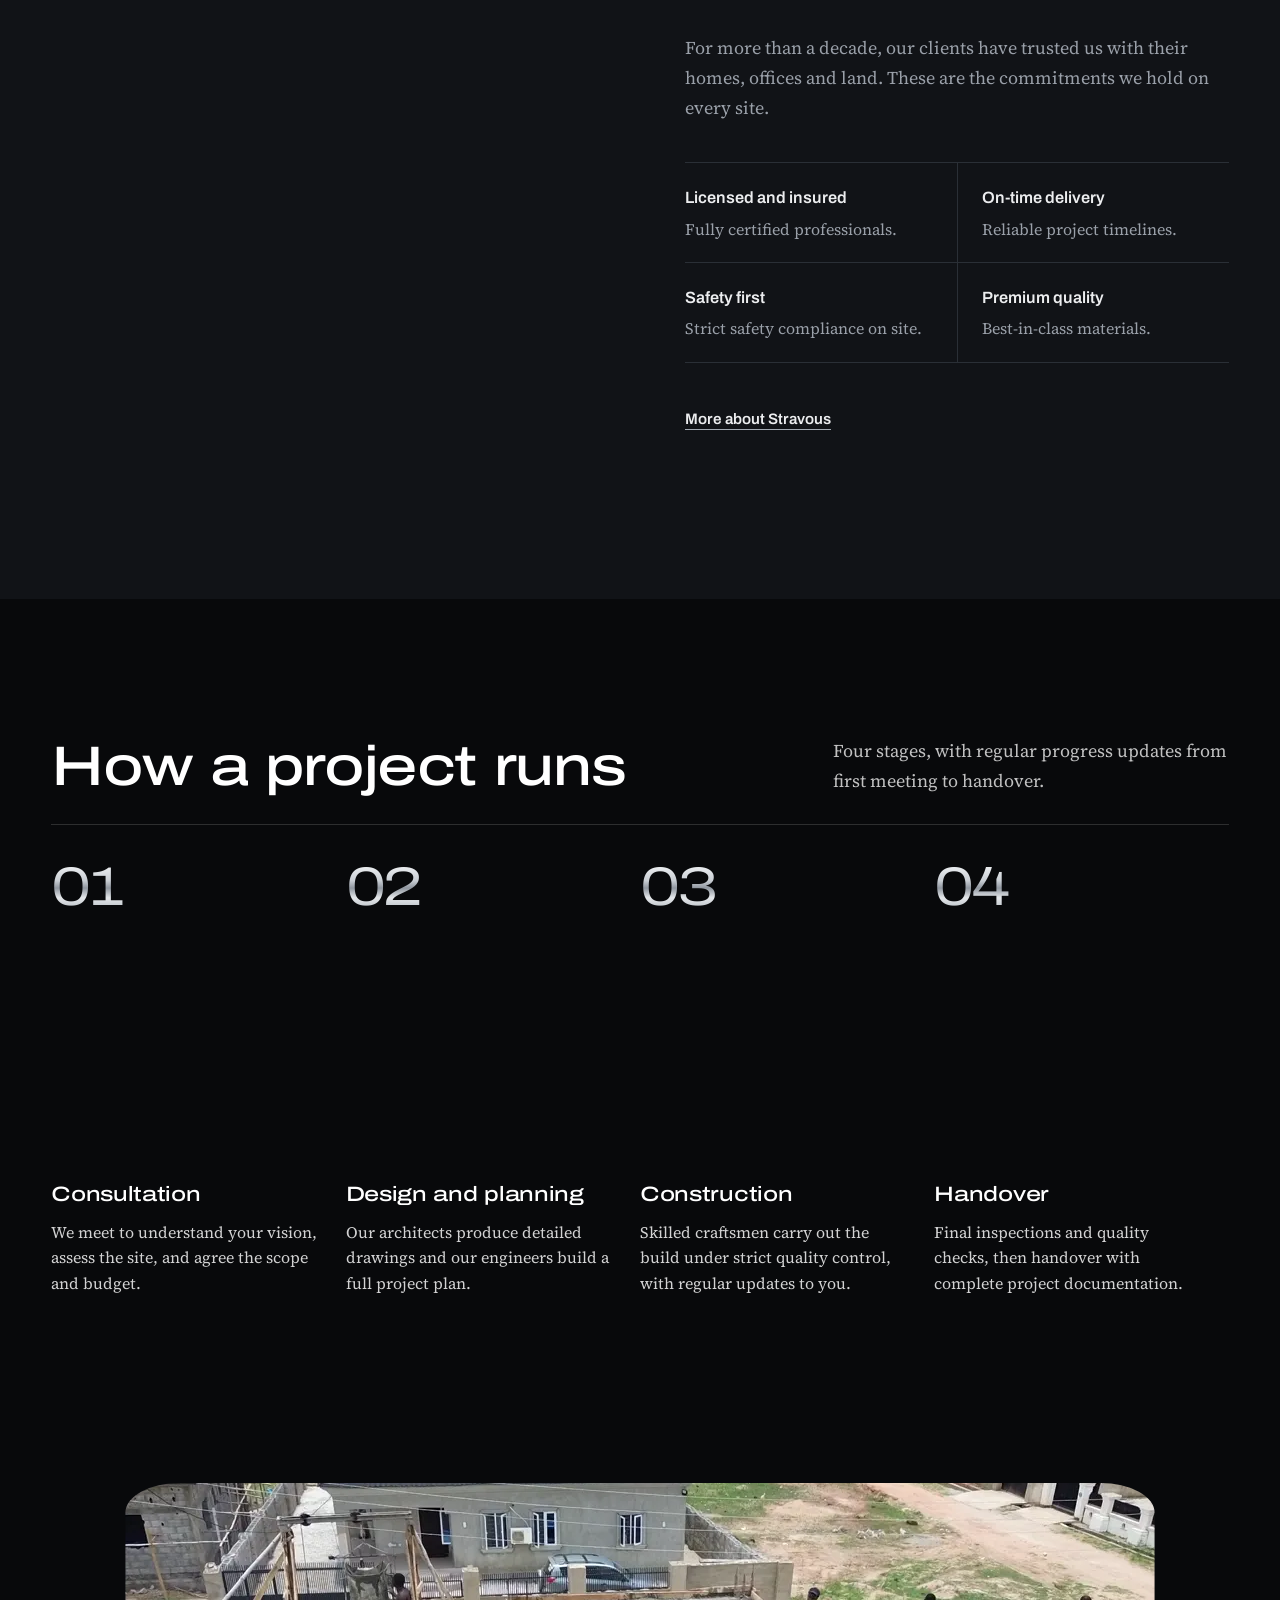
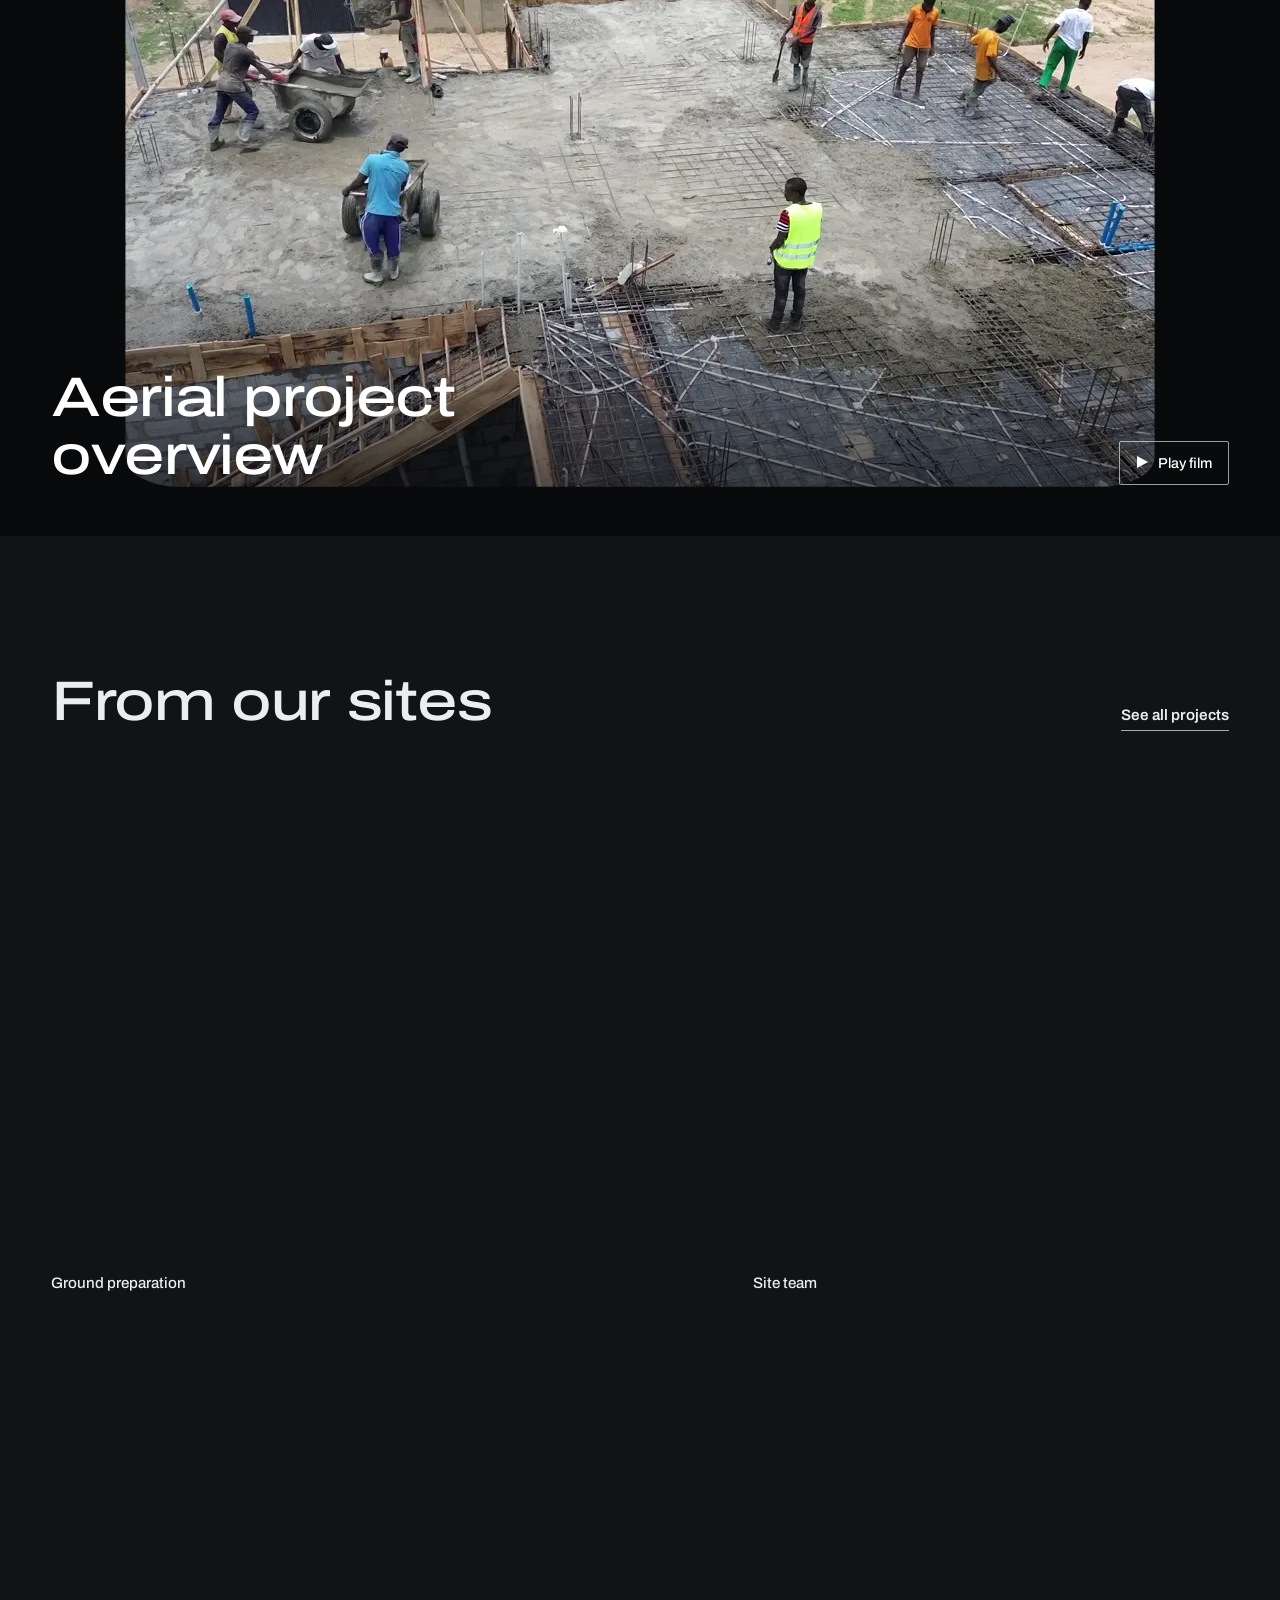
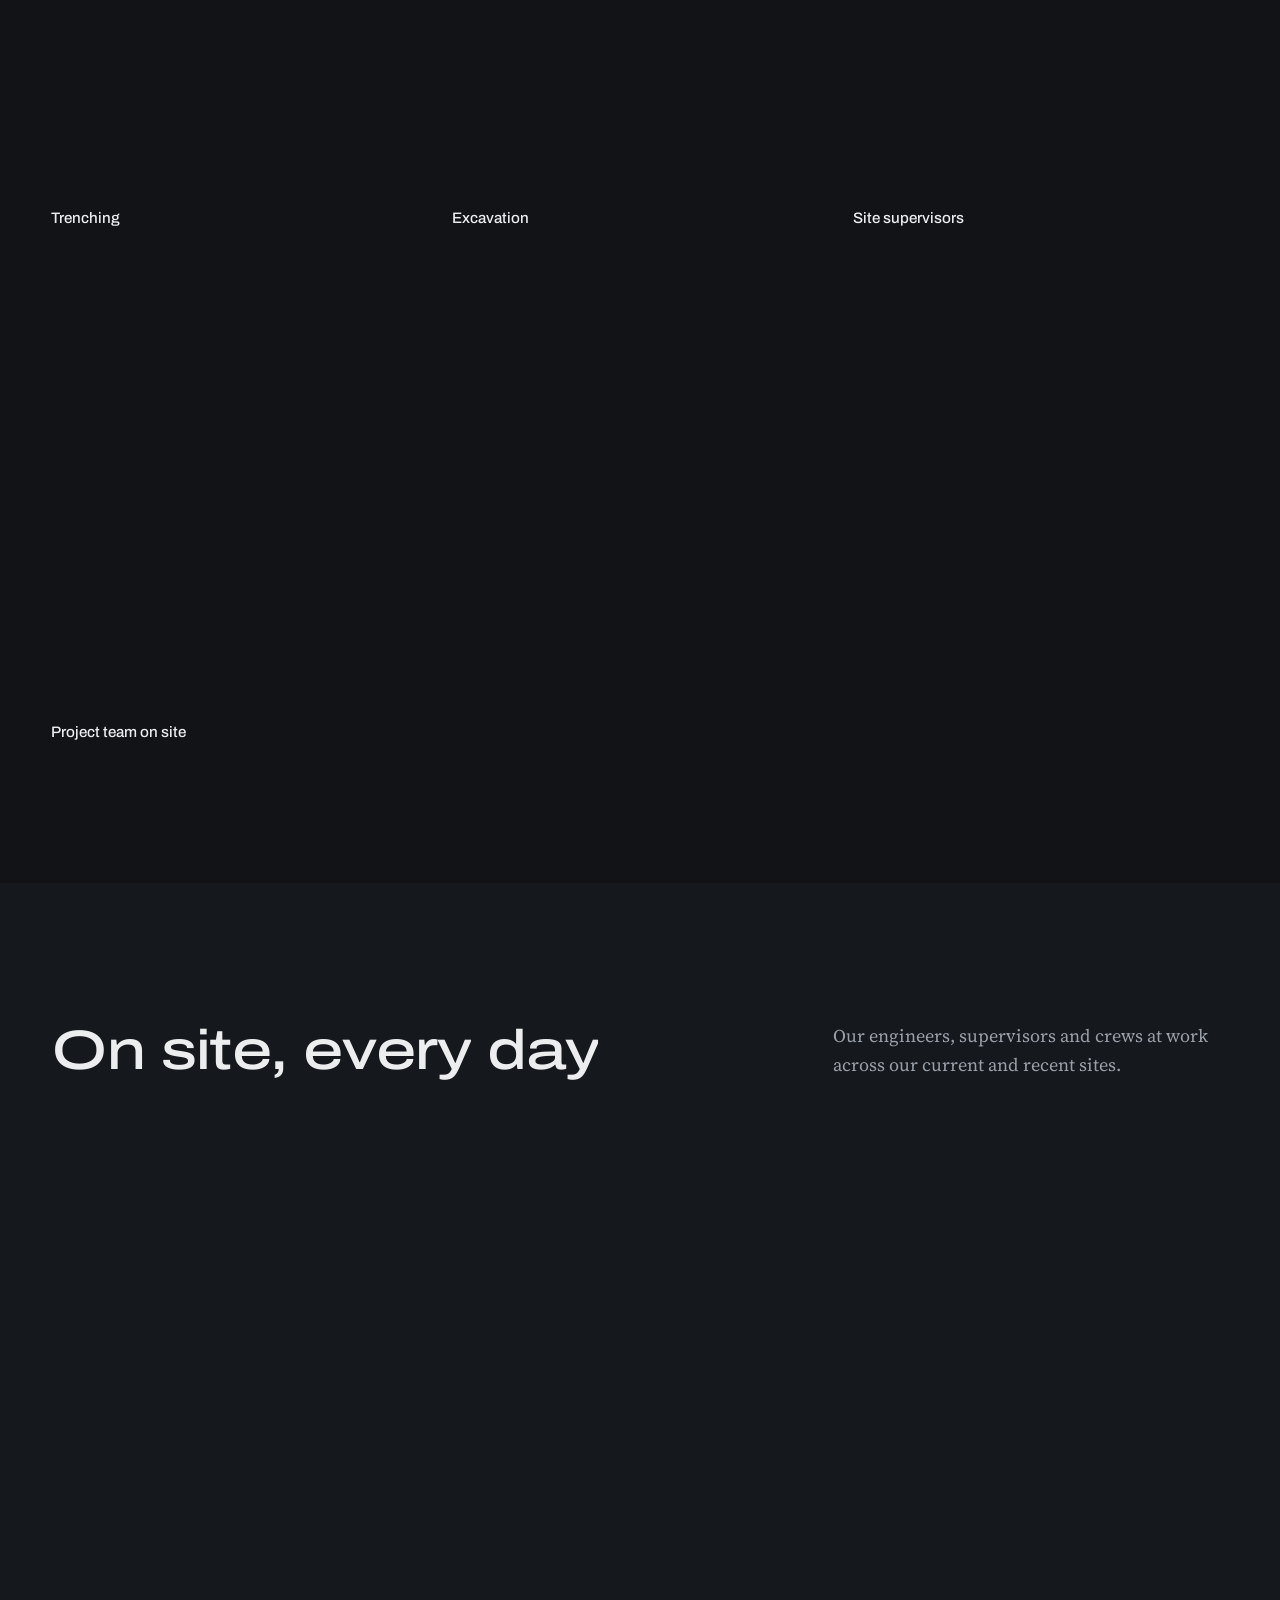
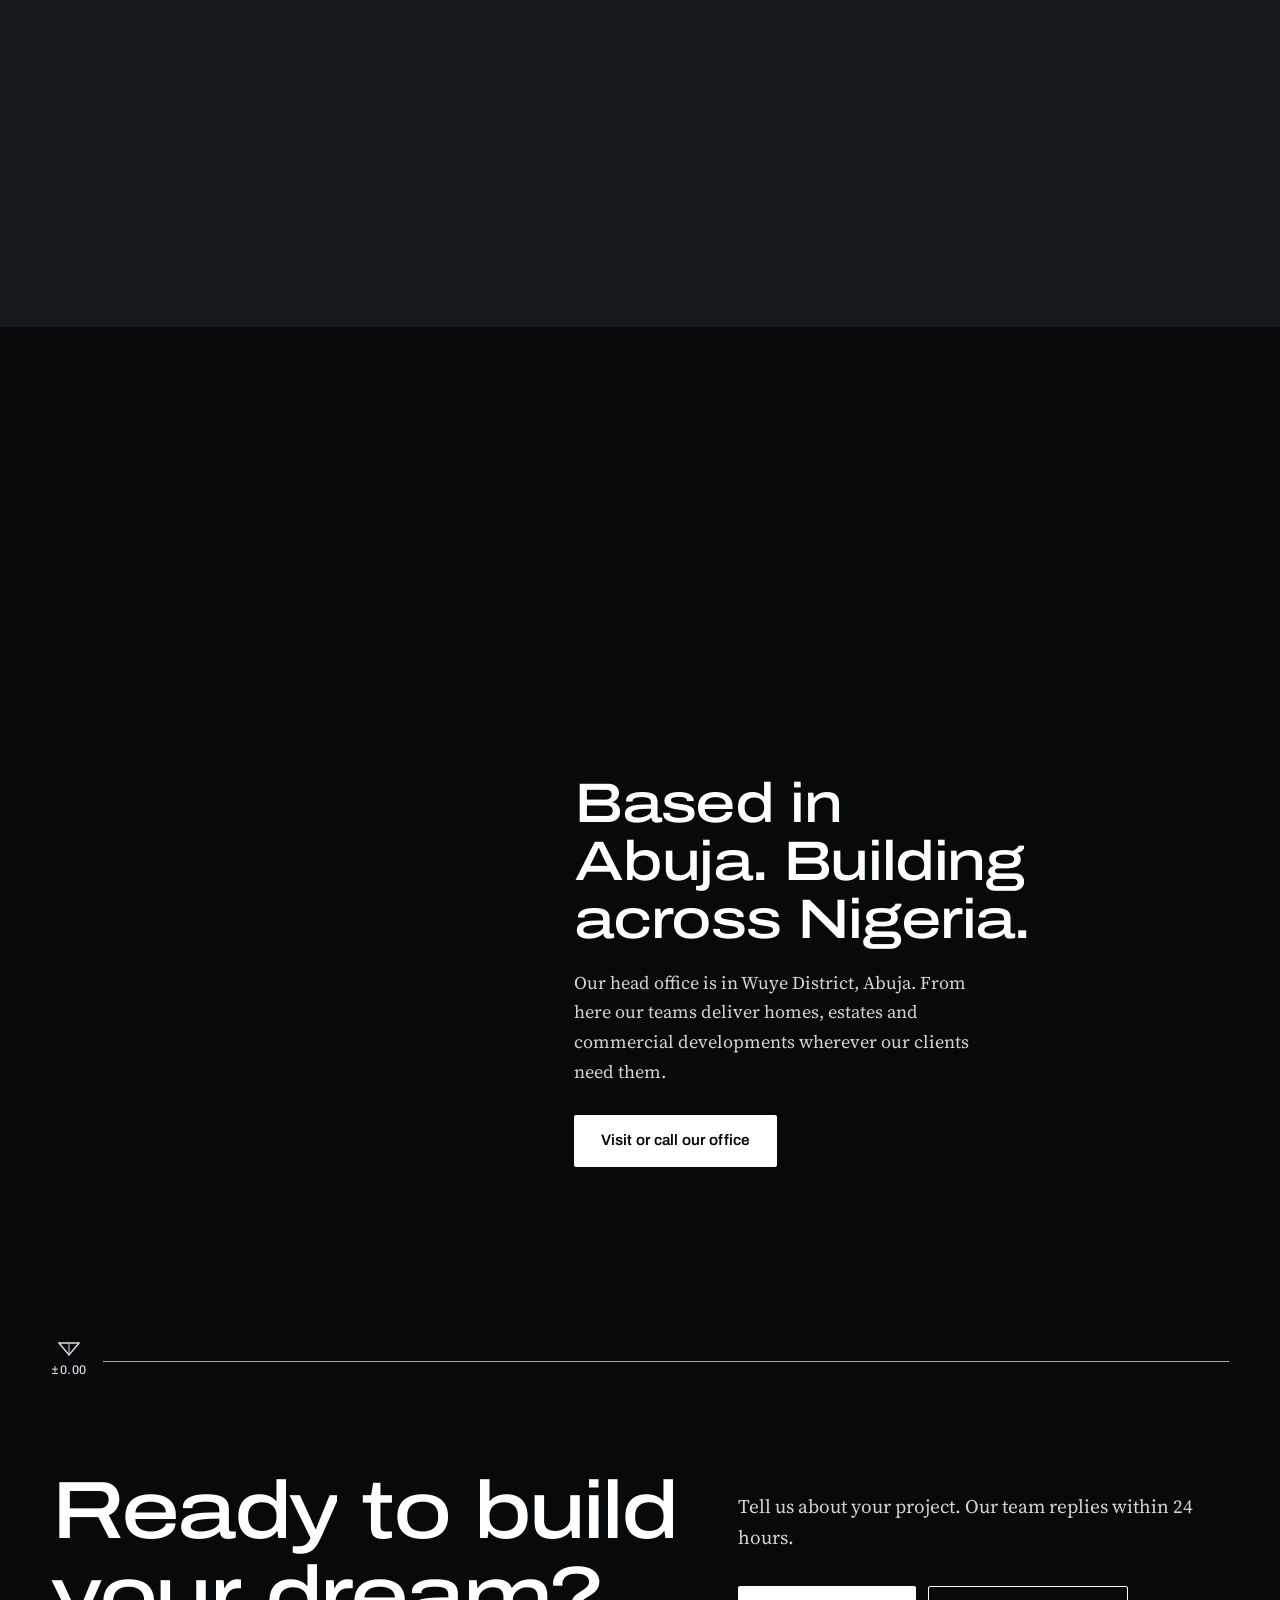
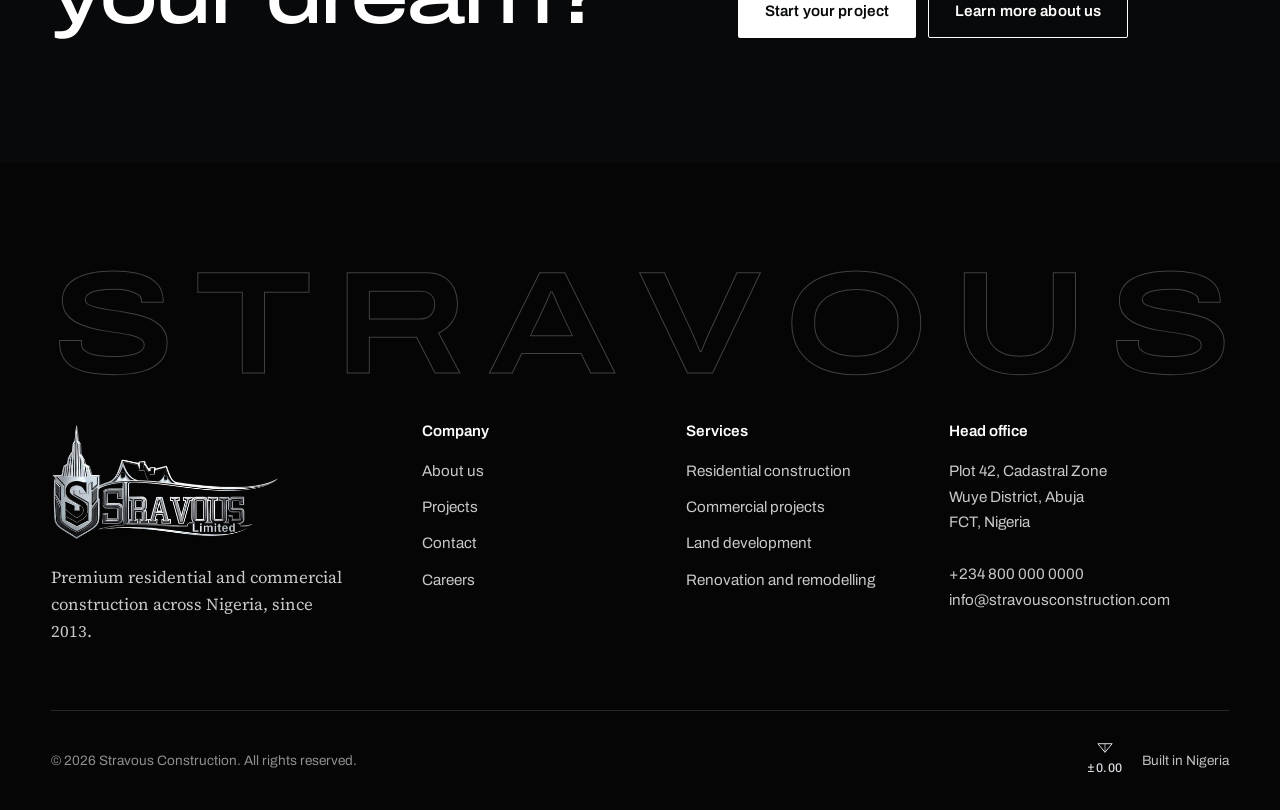
==== commit 571d3e92: "Added logo and dark mode / light mode" ====
--- a/index.html
+++ b/index.html
@@ -1,5 +1,5 @@
 <!DOCTYPE html>
-<html lang="en-NG">
+<html lang="en-NG" data-theme="dark">
 <head>
 <meta charset="utf-8">
 <meta name="viewport" content="width=device-width, initial-scale=1">
@@ -8,18 +8,25 @@
 <meta property="og:title" content="Stravous Construction | Premium construction in Nigeria">
 <meta property="og:description" content="Stravous Construction builds premium homes, estates and commercial developments across Nigeria from its head office in Abuja.">
 <meta property="og:type" content="website">
-<meta name="theme-color" content="#0E1B2E">
-<link rel="icon" href="assets/images/favicon.svg" type="image/svg+xml">
+<meta name="theme-color" content="#0C0E11">
+<link rel="icon" href="assets/brand/favicon.ico" sizes="48x48">
+<link rel="icon" href="assets/brand/favicon-32.png" type="image/png" sizes="32x32">
+<link rel="apple-touch-icon" href="assets/brand/apple-touch-icon.png">
+<link rel="manifest" href="assets/brand/site.webmanifest">
+<meta property="og:image" content="assets/brand/logo.png">
 <link rel="preload" href="assets/fonts/archivo-variable.woff2" as="font" type="font/woff2" crossorigin>
+<link rel="preload" href="assets/brand/logo-440.webp" as="image">
 <link rel="stylesheet" href="assets/css/stravous.css">
+<script>(function(d){try{var t=localStorage.getItem('stravous-theme')||'dark';d.setAttribute('data-theme',t);}catch(e){}})(document.documentElement);</script>
 <script>(function(d){d.classList.add('js');try{if(sessionStorage.getItem('stravous-intro')||matchMedia('(prefers-reduced-motion: reduce)').matches)d.classList.add('no-intro');}catch(e){}})(document.documentElement);</script>
 </head>
 <body>
-<div class="intro-curtain" aria-hidden="true"><div class="intro-curtain__inner"><div class="intro-curtain__word"><span style="animation-delay:0ms">S</span><span style="animation-delay:70ms">T</span><span style="animation-delay:140ms">R</span><span style="animation-delay:210ms">A</span><span style="animation-delay:280ms">V</span><span style="animation-delay:350ms">O</span><span style="animation-delay:420ms">U</span><span style="animation-delay:490ms">S</span></div><div class="intro-curtain__rule"></div><div class="intro-curtain__sub">CONSTRUCTION</div></div></div>
+<div class="intro-curtain" aria-hidden="true"><div class="intro-curtain__inner"><div class="intro-curtain__logo"><img src="assets/brand/logo-440.webp" alt="" width="440" height="224"></div><div class="intro-curtain__rule"></div></div></div>
 <a class="skip-link" href="#main">Skip to content</a>
 <header class="site-header">
   <div class="wrap">
-    <a class="wordmark" href="index.html" aria-label="Stravous Construction, home"><b>STRAVOUS</b><span>CONSTRUCTION</span></a>
+    <a class="logo" href="index.html" aria-label="Stravous, home"><img src="assets/brand/logo-440.webp" alt="Stravous Limited" width="440" height="224"></a>
+    <button class="theme-toggle header-toggle" type="button" data-theme-toggle aria-label="Switch to dark mode"><svg class="i-moon" viewBox="0 0 24 24" aria-hidden="true"><path d="M20 14.5A8 8 0 0 1 9.5 4a8 8 0 1 0 10.5 10.5z" fill="none" stroke="currentColor" stroke-width="1.6" stroke-linejoin="round"/></svg><svg class="i-sun" viewBox="0 0 24 24" aria-hidden="true"><circle cx="12" cy="12" r="4.2" fill="none" stroke="currentColor" stroke-width="1.6"/><path d="M12 2.5v2.2M12 19.3v2.2M2.5 12h2.2M19.3 12h2.2M5.3 5.3l1.6 1.6M17.1 17.1l1.6 1.6M5.3 18.7l1.6-1.6M17.1 6.9l1.6-1.6" stroke="currentColor" stroke-width="1.6" stroke-linecap="round"/></svg></button>
     <button class="menu-toggle" type="button" aria-expanded="false" aria-controls="site-nav" aria-label="Open menu"><span></span></button>
     <nav class="nav" id="site-nav" aria-label="Main">
       <ul>
@@ -28,7 +35,10 @@
         <li><a href="projects.html">Projects</a></li>
         <li><a href="contact.html">Contact</a></li>
       </ul>
-      <a class="btn btn--light" href="contact.html">Get a quote</a>
+      <div class="nav__tools">
+        <button class="theme-toggle" type="button" data-theme-toggle aria-label="Switch to dark mode"><svg class="i-moon" viewBox="0 0 24 24" aria-hidden="true"><path d="M20 14.5A8 8 0 0 1 9.5 4a8 8 0 1 0 10.5 10.5z" fill="none" stroke="currentColor" stroke-width="1.6" stroke-linejoin="round"/></svg><svg class="i-sun" viewBox="0 0 24 24" aria-hidden="true"><circle cx="12" cy="12" r="4.2" fill="none" stroke="currentColor" stroke-width="1.6"/><path d="M12 2.5v2.2M12 19.3v2.2M2.5 12h2.2M19.3 12h2.2M5.3 5.3l1.6 1.6M17.1 17.1l1.6 1.6M5.3 18.7l1.6-1.6M17.1 6.9l1.6-1.6" stroke="currentColor" stroke-width="1.6" stroke-linecap="round"/></svg></button>
+        <a class="btn btn--light" href="contact.html">Get a quote</a>
+      </div>
     </nav>
   </div>
 </header>
@@ -44,7 +54,7 @@
   <span class="hero__scroll" aria-hidden="true"></span>
   <div class="hero__inner wrap">
     <h1 id="hero-title"><span class="line">Building excellence</span><span class="line">from the ground up.</span></h1>
-    <div class="datum" aria-hidden="true"><span class="datum__mark"><svg viewBox="0 0 22 14" aria-hidden="true"><path d="M1 1h20L11 13z" fill="none" stroke="#B8975A" stroke-width="1.4"/><path d="M11 1v12" stroke="#B8975A" stroke-width="1"/></svg><small>&plusmn;0.00</small></span><span class="datum__line"></span><span class="datum__place">Abuja, Nigeria</span></div>
+    <div class="datum" aria-hidden="true"><span class="datum__mark"><svg viewBox="0 0 22 14" aria-hidden="true"><path d="M1 1h20L11 13z" fill="none" stroke="currentColor" stroke-width="1.4"/><path d="M11 1v12" stroke="currentColor" stroke-width="1"/></svg><small>&plusmn;0.00</small></span><span class="datum__line"></span><span class="datum__place">Abuja, Nigeria</span></div>
     <div class="hero__foot">
       <p>Premium residential and commercial construction across Nigeria. Homes, estates and commercial developments, built by a team that has delivered since 2013.</p>
       <div class="btn-row">
@@ -98,7 +108,7 @@
 </section>
 
 <div class="marquee" aria-hidden="true">
-  <div class="marquee__track"><div class="marquee__group"><span class="marquee__item">Residential construction</span><span class="marquee__sep"><svg viewBox="0 0 22 14"><path d="M1 1h20L11 13z" fill="none" stroke="#B8975A" stroke-width="1.2"/><path d="M11 1v12" stroke="#B8975A" stroke-width=".9"/></svg></span><span class="marquee__item">Commercial projects</span><span class="marquee__sep"><svg viewBox="0 0 22 14"><path d="M1 1h20L11 13z" fill="none" stroke="#B8975A" stroke-width="1.2"/><path d="M11 1v12" stroke="#B8975A" stroke-width=".9"/></svg></span><span class="marquee__item">Land development</span><span class="marquee__sep"><svg viewBox="0 0 22 14"><path d="M1 1h20L11 13z" fill="none" stroke="#B8975A" stroke-width="1.2"/><path d="M11 1v12" stroke="#B8975A" stroke-width=".9"/></svg></span><span class="marquee__item">Renovation and remodelling</span><span class="marquee__sep"><svg viewBox="0 0 22 14"><path d="M1 1h20L11 13z" fill="none" stroke="#B8975A" stroke-width="1.2"/><path d="M11 1v12" stroke="#B8975A" stroke-width=".9"/></svg></span></div><div class="marquee__group"><span class="marquee__item">Residential construction</span><span class="marquee__sep"><svg viewBox="0 0 22 14"><path d="M1 1h20L11 13z" fill="none" stroke="#B8975A" stroke-width="1.2"/><path d="M11 1v12" stroke="#B8975A" stroke-width=".9"/></svg></span><span class="marquee__item">Commercial projects</span><span class="marquee__sep"><svg viewBox="0 0 22 14"><path d="M1 1h20L11 13z" fill="none" stroke="#B8975A" stroke-width="1.2"/><path d="M11 1v12" stroke="#B8975A" stroke-width=".9"/></svg></span><span class="marquee__item">Land development</span><span class="marquee__sep"><svg viewBox="0 0 22 14"><path d="M1 1h20L11 13z" fill="none" stroke="#B8975A" stroke-width="1.2"/><path d="M11 1v12" stroke="#B8975A" stroke-width=".9"/></svg></span><span class="marquee__item">Renovation and remodelling</span><span class="marquee__sep"><svg viewBox="0 0 22 14"><path d="M1 1h20L11 13z" fill="none" stroke="#B8975A" stroke-width="1.2"/><path d="M11 1v12" stroke="#B8975A" stroke-width=".9"/></svg></span></div></div>
+  <div class="marquee__track"><div class="marquee__group"><span class="marquee__item">Residential construction</span><span class="marquee__sep"><svg viewBox="0 0 22 14"><path d="M1 1h20L11 13z" fill="none" stroke="currentColor" stroke-width="1.2"/><path d="M11 1v12" stroke="currentColor" stroke-width=".9"/></svg></span><span class="marquee__item">Commercial projects</span><span class="marquee__sep"><svg viewBox="0 0 22 14"><path d="M1 1h20L11 13z" fill="none" stroke="currentColor" stroke-width="1.2"/><path d="M11 1v12" stroke="currentColor" stroke-width=".9"/></svg></span><span class="marquee__item">Land development</span><span class="marquee__sep"><svg viewBox="0 0 22 14"><path d="M1 1h20L11 13z" fill="none" stroke="currentColor" stroke-width="1.2"/><path d="M11 1v12" stroke="currentColor" stroke-width=".9"/></svg></span><span class="marquee__item">Renovation and remodelling</span><span class="marquee__sep"><svg viewBox="0 0 22 14"><path d="M1 1h20L11 13z" fill="none" stroke="currentColor" stroke-width="1.2"/><path d="M11 1v12" stroke="currentColor" stroke-width=".9"/></svg></span></div><div class="marquee__group"><span class="marquee__item">Residential construction</span><span class="marquee__sep"><svg viewBox="0 0 22 14"><path d="M1 1h20L11 13z" fill="none" stroke="currentColor" stroke-width="1.2"/><path d="M11 1v12" stroke="currentColor" stroke-width=".9"/></svg></span><span class="marquee__item">Commercial projects</span><span class="marquee__sep"><svg viewBox="0 0 22 14"><path d="M1 1h20L11 13z" fill="none" stroke="currentColor" stroke-width="1.2"/><path d="M11 1v12" stroke="currentColor" stroke-width=".9"/></svg></span><span class="marquee__item">Land development</span><span class="marquee__sep"><svg viewBox="0 0 22 14"><path d="M1 1h20L11 13z" fill="none" stroke="currentColor" stroke-width="1.2"/><path d="M11 1v12" stroke="currentColor" stroke-width=".9"/></svg></span><span class="marquee__item">Renovation and remodelling</span><span class="marquee__sep"><svg viewBox="0 0 22 14"><path d="M1 1h20L11 13z" fill="none" stroke="currentColor" stroke-width="1.2"/><path d="M11 1v12" stroke="currentColor" stroke-width=".9"/></svg></span></div></div>
 </div>
 
 <section class="section" aria-labelledby="legacy-title">
@@ -197,7 +207,7 @@
 
 <section class="cta" aria-labelledby="cta-title">
   <div class="wrap">
-    <div class="datum" aria-hidden="true"><span class="datum__mark"><svg viewBox="0 0 22 14" aria-hidden="true"><path d="M1 1h20L11 13z" fill="none" stroke="#B8975A" stroke-width="1.4"/><path d="M11 1v12" stroke="#B8975A" stroke-width="1"/></svg><small>&plusmn;0.00</small></span><span class="datum__line"></span></div>
+    <div class="datum" aria-hidden="true"><span class="datum__mark"><svg viewBox="0 0 22 14" aria-hidden="true"><path d="M1 1h20L11 13z" fill="none" stroke="currentColor" stroke-width="1.4"/><path d="M11 1v12" stroke="currentColor" stroke-width="1"/></svg><small>&plusmn;0.00</small></span><span class="datum__line"></span></div>
     <h2 id="cta-title">Ready to build your dream?</h2>
     <div>
       <p>Tell us about your project. Our team replies within 24 hours.</p>
@@ -215,7 +225,7 @@
     <div class="footer-mark" aria-hidden="true"><span style="--i:0">S</span><span style="--i:1">T</span><span style="--i:2">R</span><span style="--i:3">A</span><span style="--i:4">V</span><span style="--i:5">O</span><span style="--i:6">U</span><span style="--i:7">S</span></div>
     <div class="footer-top">
       <div>
-        <a class="wordmark" href="index.html" aria-label="Stravous Construction, home"><b>STRAVOUS</b><span>CONSTRUCTION</span></a>
+        <a class="logo" href="index.html" aria-label="Stravous, home"><img src="assets/brand/logo-440.webp" alt="Stravous Limited" width="440" height="224"></a>
         <p class="footer-about">Premium residential and commercial construction across Nigeria, since 2013.</p>
       </div>
       <div>
@@ -247,7 +257,7 @@
     </div>
     <div class="footer-bottom">
       <span>&copy; <span data-year>2026</span> Stravous Construction. All rights reserved.</span>
-      <div class="datum" aria-hidden="true"><span class="datum__mark"><svg viewBox="0 0 22 14" aria-hidden="true"><path d="M1 1h20L11 13z" fill="none" stroke="#B8975A" stroke-width="1.4"/><path d="M11 1v12" stroke="#B8975A" stroke-width="1"/></svg><small>&plusmn;0.00</small></span><span class="datum__line"></span><span class="datum__place">Built in Nigeria</span></div>
+      <div class="datum" aria-hidden="true"><span class="datum__mark"><svg viewBox="0 0 22 14" aria-hidden="true"><path d="M1 1h20L11 13z" fill="none" stroke="currentColor" stroke-width="1.4"/><path d="M11 1v12" stroke="currentColor" stroke-width="1"/></svg><small>&plusmn;0.00</small></span><span class="datum__line"></span><span class="datum__place">Built in Nigeria</span></div>
     </div>
   </div>
 </footer>
--- a/assets/css/stravous.css
+++ b/assets/css/stravous.css
@@ -18,16 +18,23 @@
 }
 
 :root {
-  --navy: #0E1B2E;
-  --navy-2: #15263F;
-  --navy-3: #1F3555;
-  --paper: #F4F3EF;
-  --paper-2: #E9E7E1;
-  --line: #D8D4CA;
-  --brass: #B8975A;
-  --brass-light: #D6BF8F;
-  --ink: #1B2230;
-  --muted: #5E6574;
+  /* Brand: graphite and polished silver, taken from the Stravous chrome logo */
+  --night: #0C0E11;
+  --night-2: #15181D;
+  --night-3: #242930;
+  --night-deep: #070809;
+  --paper: #F4F4F2;
+  --paper-2: #E8E8E5;
+  --surface: #FFFFFF;
+  --line: #D5D6D3;
+  --accent: #8E959F;
+  --accent-light: #D9DDE2;
+  --ink: #15171A;
+  --muted: #5B616A;
+  --solid-bg: #0C0E11;
+  --solid-fg: #FFFFFF;
+  --hover-tint: rgba(21,23,26,.06);
+  --chrome: linear-gradient(180deg, #FAFBFC 0%, #C9CED4 38%, #8F969F 52%, #E4E7EA 70%, #A9B0B8 100%);
   --white: #FFFFFF;
 
   --sans: "Archivo", "Helvetica Neue", Arial, sans-serif;
@@ -46,6 +53,30 @@
   --gutter: clamp(1.25rem, 4vw, 3.5rem);
   --section: clamp(5rem, 3rem + 7vw, 10rem);
   --header-h: 84px;
+}
+
+/* Dark theme: the paper sections turn graphite, the bands go deeper */
+[data-theme="dark"] {
+  --night: #08090B;
+  --night-2: #121418;
+  --night-3: #1E2228;
+  --night-deep: #050506;
+  --paper: #111317;
+  --paper-2: #181B20;
+  --surface: #15181C;
+  --line: #2A2F36;
+  --accent: #A3AAB3;
+  --ink: #ECEDEF;
+  --muted: #9AA0A9;
+  --solid-bg: #ECEDEF;
+  --solid-fg: #0C0E11;
+  --hover-tint: rgba(255,255,255,.07);
+  color-scheme: dark;
+}
+html { transition: none; }
+html.theme-fade body, html.theme-fade .section, html.theme-fade .marquee, html.theme-fade .field input,
+html.theme-fade .field select, html.theme-fade .field textarea {
+  transition: background-color .45s ease, color .45s ease, border-color .45s ease;
 }
 
 *, *::before, *::after { box-sizing: border-box; }
@@ -84,11 +115,11 @@
 h2 { font-size: var(--t-xl); }
 h3 { font-size: var(--t-md); letter-spacing: -0.015em; line-height: 1.15; }
 
-:focus-visible { outline: 2px solid var(--brass); outline-offset: 3px; }
+:focus-visible { outline: 2px solid var(--accent); outline-offset: 3px; }
 
 .skip-link {
   position: absolute; left: 1rem; top: -4rem; z-index: 200;
-  background: var(--white); color: var(--navy);
+  background: var(--white); color: var(--night);
   padding: .7rem 1rem; font-family: var(--sans); font-weight: 600; text-decoration: none;
 }
 .skip-link:focus { top: 1rem; }
@@ -110,19 +141,19 @@
   transition: background-color .2s ease, color .2s ease, border-color .2s ease;
   cursor: pointer;
 }
-.btn--solid { background: var(--navy); color: var(--white); }
-.btn--solid:hover { background: var(--navy-3); }
-.btn--light { background: var(--white); color: var(--navy); }
+.btn--solid { background: var(--solid-bg); color: var(--solid-fg); }
+.btn--solid:hover { background: var(--night-3); }
+.btn--light { background: var(--white); color: var(--night); }
 .btn--light:hover { background: var(--paper-2); }
 .btn--line { border-color: currentColor; color: inherit; background: transparent; }
 .btn--line:hover { background: rgba(255,255,255,.1); }
-.on-light .btn--line:hover { background: rgba(14,27,46,.06); }
+.on-light .btn--line:hover { background: var(--hover-tint); }
 .btn-row { display: flex; flex-wrap: wrap; gap: .75rem; }
 
 .text-link {
   font-family: var(--sans); font-weight: 600; font-size: .95rem;
   text-decoration: none; padding-bottom: 3px;
-  background: linear-gradient(var(--brass), var(--brass)) 0 100% / 100% 1px no-repeat;
+  background: linear-gradient(var(--accent), var(--accent)) 0 100% / 100% 1px no-repeat;
   transition: background-size .25s ease;
 }
 .text-link:hover { background-size: 100% 2px; }
@@ -136,10 +167,10 @@
 }
 .site-header::after {
   content: ""; position: absolute; inset: 0; z-index: -1;
-  background: linear-gradient(rgba(8,16,29,.55), rgba(8,16,29,0));
+  background: linear-gradient(rgba(9,10,12,.55), rgba(9,10,12,0));
   transition: opacity .3s ease;
 }
-.site-header.is-solid { background: var(--navy); height: 72px; }
+.site-header.is-solid { background: var(--night); height: 72px; }
 .site-header.is-solid::after { opacity: 0; }
 .site-header .wrap { height: 100%; display: flex; align-items: center; justify-content: space-between; gap: 2rem; }
 
@@ -157,7 +188,7 @@
 .nav ul { display: flex; gap: 2.2rem; list-style: none; margin: 0; padding: 0; }
 .nav a:not(.btn) {
   text-decoration: none; font-size: .95rem; font-weight: 500; padding: .4rem 0;
-  background: linear-gradient(var(--brass), var(--brass)) 0 100% / 0 1px no-repeat;
+  background: linear-gradient(var(--accent), var(--accent)) 0 100% / 0 1px no-repeat;
   transition: background-size .25s ease;
 }
 .nav a:not(.btn):hover, .nav a[aria-current="page"] { background-size: 100% 1px; }
@@ -182,7 +213,7 @@
 @media (max-width: 900px) {
   .menu-toggle { display: block; z-index: 2; }
   .nav {
-    position: fixed; inset: 0; background: var(--navy);
+    position: fixed; inset: 0; background: var(--night);
     flex-direction: column; align-items: flex-start; justify-content: center;
     padding: 6rem var(--gutter) 3rem; gap: 2.5rem;
     opacity: 0; visibility: hidden; transition: opacity .25s ease, visibility .25s;
@@ -199,14 +230,14 @@
 /* ---------- Hero (home) ---------- */
 .hero {
   position: relative; min-height: 100svh; color: var(--white);
-  display: flex; align-items: flex-end; overflow: hidden; background: var(--navy);
+  display: flex; align-items: flex-end; overflow: hidden; background: var(--night);
 }
 .hero__media { position: absolute; inset: 0; }
 .hero__media video, .hero__media img { width: 100%; height: 100%; object-fit: cover; }
 .hero__media::after {
   content: ""; position: absolute; inset: 0;
   background:
-    linear-gradient(to top, rgba(8,16,29,.88) 0%, rgba(8,16,29,.45) 45%, rgba(8,16,29,.2) 100%);
+    linear-gradient(to top, rgba(9,10,12,.88) 0%, rgba(9,10,12,.45) 45%, rgba(9,10,12,.2) 100%);
 }
 .hero__inner { position: relative; width: 100%; padding-top: 9rem; padding-bottom: clamp(2.5rem, 5vw, 4.5rem); }
 .hero h1 { font-size: var(--t-hero); font-weight: 500; line-height: .98; letter-spacing: -0.035em; }
@@ -216,8 +247,8 @@
 .datum { display: flex; align-items: center; gap: 1rem; margin: clamp(2rem, 4vw, 3.25rem) 0 clamp(1.5rem, 3vw, 2.25rem); }
 .datum__mark { display: flex; flex-direction: column; align-items: center; flex: none; }
 .datum__mark svg { width: 22px; height: 14px; }
-.datum__mark small { font-family: var(--sans); font-size: .78rem; font-weight: 500; letter-spacing: .04em; margin-top: .3rem; color: var(--brass-light); font-variant-numeric: tabular-nums; }
-.datum__line { flex: 1; height: 1px; background: var(--brass); transform-origin: left center; }
+.datum__mark small { font-family: var(--sans); font-size: .78rem; font-weight: 500; letter-spacing: .04em; margin-top: .3rem; color: var(--accent-light); font-variant-numeric: tabular-nums; }
+.datum__line { flex: 1; height: 1px; background: var(--accent); transform-origin: left center; }
 .datum__place { font-family: var(--sans); font-size: .85rem; color: rgba(255,255,255,.75); flex: none; }
 
 .hero__foot { display: grid; grid-template-columns: minmax(0, 1fr) auto; gap: 2rem 3rem; align-items: end; }
@@ -244,14 +275,14 @@
 
 /* ---------- Page head (inner pages) ---------- */
 .page-head {
-  position: relative; color: var(--white); background: var(--navy);
+  position: relative; color: var(--white); background: var(--night);
   min-height: clamp(460px, 68vh, 720px); display: flex; align-items: flex-end; overflow: hidden;
 }
 .page-head__media { position: absolute; inset: 0; }
 .page-head__media img { width: 100%; height: 100%; object-fit: cover; }
 .page-head__media::after {
   content: ""; position: absolute; inset: 0;
-  background: linear-gradient(to top, rgba(8,16,29,.9), rgba(8,16,29,.35) 60%, rgba(8,16,29,.25));
+  background: linear-gradient(to top, rgba(9,10,12,.9), rgba(9,10,12,.35) 60%, rgba(9,10,12,.25));
 }
 .page-head .wrap { position: relative; padding-top: 9rem; padding-bottom: clamp(2.5rem, 5vw, 4rem); }
 .page-head h1 { font-size: var(--t-2xl); max-width: 16ch; letter-spacing: -0.035em; }
@@ -261,8 +292,8 @@
 /* ---------- Sections ---------- */
 .section { padding: var(--section) 0; }
 .section--tight { padding: calc(var(--section) * .6) 0; }
-.section--white { background: var(--white); }
-.section--green { background: var(--navy); color: var(--white); }
+.section--white { background: var(--surface); }
+.section--green { background: var(--night); color: var(--white); }
 .section--green p { color: rgba(255,255,255,.82); }
 
 .section-head { display: flex; justify-content: space-between; align-items: flex-end; gap: 2rem; margin-bottom: clamp(2.5rem, 5vw, 4.5rem); flex-wrap: wrap; }
@@ -298,7 +329,7 @@
   position: absolute; right: 0; bottom: 0; width: 46%; aspect-ratio: 1; object-fit: cover;
   background: var(--line); border: 10px solid var(--paper);
 }
-.section--white .split__media .b { border-color: var(--white); }
+.section--white .split__media .b { border-color: var(--surface); }
 .split h2 { margin-bottom: 1.6rem; max-width: 15ch; }
 .split__text > p { color: var(--muted); }
 @media (max-width: 900px) { .split { grid-template-columns: 1fr; } }
@@ -320,7 +351,7 @@
   content: counter(step, decimal-leading-zero);
   display: block; font-family: var(--sans); font-stretch: 125%; font-variation-settings: "wdth" 125;
   font-size: 3.4rem; font-weight: 400; letter-spacing: -0.04em; line-height: 1;
-  color: var(--brass-light); margin-bottom: 1.4rem;
+  color: var(--accent-light); margin-bottom: 1.4rem;
 }
 .process li::after {
   content: ""; position: absolute; top: 4.6rem; left: 0; right: 0; height: 1px; background: rgba(255,255,255,.22);
@@ -333,11 +364,11 @@
 @media (max-width: 560px) { .process { grid-template-columns: 1fr; } }
 
 /* Film band */
-.film { position: relative; background: var(--navy); color: var(--white); }
+.film { position: relative; background: var(--night); color: var(--white); }
 .film video { width: 100%; height: clamp(420px, 78vh, 860px); object-fit: cover; }
 .film__caption {
   position: absolute; left: 0; right: 0; bottom: 0;
-  background: linear-gradient(to top, rgba(8,16,29,.8), rgba(8,16,29,0));
+  background: linear-gradient(to top, rgba(9,10,12,.8), rgba(9,10,12,0));
   padding: 6rem 0 clamp(2rem, 4vw, 3.5rem);
 }
 .film__caption .wrap { display: flex; justify-content: space-between; align-items: flex-end; gap: 2rem; }
@@ -375,7 +406,7 @@
 }
 
 /* Call to action band */
-.cta { background: var(--navy); color: var(--white); padding: clamp(5rem, 3rem + 6vw, 9rem) 0; position: relative; overflow: hidden; }
+.cta { background: var(--night); color: var(--white); padding: clamp(5rem, 3rem + 6vw, 9rem) 0; position: relative; overflow: hidden; }
 .cta .wrap { display: grid; grid-template-columns: 1.3fr 1fr; gap: 3rem; align-items: end; }
 .cta h2 { font-size: var(--t-2xl); max-width: 12ch; letter-spacing: -0.035em; }
 .cta p { color: rgba(255,255,255,.82); font-size: 1.2rem; margin-bottom: 2rem; }
@@ -386,7 +417,7 @@
 .mv { display: grid; grid-template-columns: 1fr 1fr; gap: 0; border-top: 1px solid rgba(255,255,255,.22); }
 .mv article { padding: clamp(2rem, 4vw, 3.5rem) clamp(1.5rem, 4vw, 3.5rem) 0 0; }
 .mv article + article { padding-left: clamp(1.5rem, 4vw, 3.5rem); border-left: 1px solid rgba(255,255,255,.22); }
-.mv h2 { font-size: var(--t-lg); margin-bottom: 1.25rem; color: var(--brass-light); }
+.mv h2 { font-size: var(--t-lg); margin-bottom: 1.25rem; color: var(--accent-light); }
 .mv p { font-size: clamp(1.1rem, 1rem + .4vw, 1.35rem); line-height: 1.6; color: rgba(255,255,255,.9); }
 @media (max-width: 760px) {
   .mv { grid-template-columns: 1fr; }
@@ -431,7 +462,7 @@
 }
 
 .films { display: grid; grid-template-columns: 1fr 1fr; gap: clamp(1rem, 2vw, 1.75rem); }
-.films video { width: 100%; aspect-ratio: 16 / 9; object-fit: cover; background: #08101D; }
+.films video { width: 100%; aspect-ratio: 16 / 9; object-fit: cover; background: #08090B; }
 @media (max-width: 760px) { .films { grid-template-columns: 1fr; } }
 
 .section--green .section-head p { color: rgba(255,255,255,.75); }
@@ -448,33 +479,33 @@
 .field label { font-size: .9rem; font-weight: 600; }
 .field input, .field select, .field textarea {
   width: 100%; font-size: 1.05rem; color: var(--ink);
-  background: var(--white); border: 1px solid var(--line); border-radius: 2px;
+  background: var(--surface); border: 1px solid var(--line); border-radius: 2px;
   padding: .9rem 1rem; min-height: 52px;
   transition: border-color .2s ease, box-shadow .2s ease;
 }
 .field textarea { min-height: 160px; resize: vertical; line-height: 1.5; font-family: var(--serif); }
 .field select {
   appearance: none; -webkit-appearance: none; padding-right: 2.6rem; cursor: pointer;
-  background-image: url("data:image/svg+xml,%3Csvg xmlns='http://www.w3.org/2000/svg' width='12' height='8' viewBox='0 0 12 8'%3E%3Cpath d='M1 1l5 5 5-5' fill='none' stroke='%230E1B2E' stroke-width='1.5'/%3E%3C/svg%3E");
+  background-image: url("data:image/svg+xml,%3Csvg xmlns='http://www.w3.org/2000/svg' width='12' height='8' viewBox='0 0 12 8'%3E%3Cpath d='M1 1l5 5 5-5' fill='none' stroke='%238E959F' stroke-width='1.5'/%3E%3C/svg%3E");
   background-repeat: no-repeat; background-position: right 1rem center;
 }
 .field input:focus, .field select:focus, .field textarea:focus {
-  outline: none; border-color: var(--navy); box-shadow: 0 0 0 3px rgba(184,151,90,.35);
+  outline: none; border-color: var(--ink); box-shadow: 0 0 0 3px rgba(142,149,159,.35);
 }
 .field .err { display: none; font-size: .85rem; color: #9B2C1F; }
 .field.invalid input, .field.invalid select, .field.invalid textarea { border-color: #9B2C1F; }
 .field.invalid .err { display: block; }
 .form__foot { display: flex; align-items: center; gap: 1.5rem; flex-wrap: wrap; }
 .form__note { font-family: var(--sans); font-size: .9rem; color: var(--muted); }
-.form-status { grid-column: 1 / -1; font-family: var(--sans); padding: 1.1rem 1.25rem; border-left: 3px solid var(--brass); background: var(--white); display: none; }
+.form-status { grid-column: 1 / -1; font-family: var(--sans); padding: 1.1rem 1.25rem; border-left: 3px solid var(--accent); background: var(--surface); display: none; }
 .form-status.show { display: block; }
 .hidden-field { position: absolute; left: -9999px; }
 
-.details { background: var(--navy); color: var(--white); padding: clamp(2rem, 4vw, 3rem); }
-.details h3 { font-size: 1.15rem; margin-bottom: .75rem; color: var(--brass-light); }
+.details { background: var(--night); color: var(--white); padding: clamp(2rem, 4vw, 3rem); }
+.details h3 { font-size: 1.15rem; margin-bottom: .75rem; color: var(--accent-light); }
 .details section + section { margin-top: 2.2rem; padding-top: 2.2rem; border-top: 1px solid rgba(255,255,255,.2); }
 .details p, .details li { font-size: 1.05rem; color: rgba(255,255,255,.9); }
-.details a { text-decoration: none; background: linear-gradient(var(--brass), var(--brass)) 0 100% / 100% 1px no-repeat; }
+.details a { text-decoration: none; background: linear-gradient(var(--accent), var(--accent)) 0 100% / 100% 1px no-repeat; }
 .details ul { list-style: none; margin: 0; padding: 0; }
 .details li { display: flex; justify-content: space-between; gap: 1rem; padding: .35rem 0; font-family: var(--sans); font-size: .98rem; }
 .details li span:first-child { color: rgba(255,255,255,.7); }
@@ -488,9 +519,9 @@
 /* ---------- Lightbox ---------- */
 .lightbox {
   border: 0; padding: 0; max-width: 100vw; max-height: 100vh; width: 100vw; height: 100vh;
-  background: rgba(8,16,29,.96); color: var(--white);
-}
-.lightbox::backdrop { background: rgba(8,16,29,.96); }
+  background: rgba(9,10,12,.96); color: var(--white);
+}
+.lightbox::backdrop { background: rgba(9,10,12,.96); }
 .lightbox[open] { display: flex; align-items: center; justify-content: center; }
 .lightbox img { max-width: min(92vw, 1600px); max-height: 82vh; object-fit: contain; }
 .lightbox button {
@@ -507,14 +538,14 @@
 }
 
 /* ---------- Footer ---------- */
-.site-footer { background: #0A1424; color: rgba(255,255,255,.78); padding: clamp(4rem, 7vw, 6.5rem) 0 2rem; font-size: .95rem; }
+.site-footer { background: var(--night-deep); color: rgba(255,255,255,.78); padding: clamp(4rem, 7vw, 6.5rem) 0 2rem; font-size: .95rem; }
 .footer-top { display: grid; grid-template-columns: 1.5fr 1fr 1fr 1.3fr; gap: 3rem; padding-bottom: 4rem; }
 .site-footer .wordmark { color: var(--white); margin-bottom: 1.5rem; }
 .footer-about { max-width: 34ch; font-family: var(--serif); font-size: 1.05rem; line-height: 1.6; }
 .site-footer h4 { font-size: .95rem; font-stretch: 100%; font-variation-settings: "wdth" 100; font-weight: 600; letter-spacing: 0; color: var(--white); margin-bottom: 1.2rem; }
 .site-footer ul { list-style: none; margin: 0; padding: 0; display: grid; gap: .7rem; }
 .site-footer a { text-decoration: none; }
-.site-footer a:hover { color: var(--white); text-decoration: underline; text-decoration-color: var(--brass); text-underline-offset: 4px; }
+.site-footer a:hover { color: var(--white); text-decoration: underline; text-decoration-color: var(--accent); text-underline-offset: 4px; }
 .site-footer address { font-style: normal; line-height: 1.7; }
 .footer-bottom { display: flex; justify-content: space-between; align-items: center; gap: 1rem; flex-wrap: wrap; padding-top: 2rem; border-top: 1px solid rgba(255,255,255,.14); font-size: .85rem; color: rgba(255,255,255,.55); }
 .footer-bottom .datum { margin: 0; gap: .6rem; }
@@ -527,7 +558,7 @@
 .mt-l { margin-top: clamp(2.5rem, 5vw, 4rem); }
 
 /* ---------- Image-led additions ---------- */
-.process__img { margin: 0 0 1.6rem; aspect-ratio: 4 / 3; overflow: hidden; background: var(--navy-2); }
+.process__img { margin: 0 0 1.6rem; aspect-ratio: 4 / 3; overflow: hidden; background: var(--night-2); }
 .process__img img { width: 100%; height: 100%; object-fit: cover; }
 .process li::after { top: auto; display: none; }
 .process li::before { margin-bottom: 1rem; }
@@ -547,9 +578,9 @@
   .mosaic .m1, .mosaic .m8 { grid-column: 1 / -1 !important; }
 }
 
-.city { background: var(--navy); color: var(--white); padding: clamp(1rem, 2vw, 1.75rem); }
+.city { background: var(--night); color: var(--white); padding: clamp(1rem, 2vw, 1.75rem); }
 .city__grid { display: grid; grid-template-columns: 1.4fr 1fr 1fr; grid-template-rows: clamp(240px, 28vw, 420px) auto; gap: clamp(1rem, 2vw, 1.75rem); }
-.city figure { margin: 0; position: relative; overflow: hidden; background: var(--navy-2); }
+.city figure { margin: 0; position: relative; overflow: hidden; background: var(--night-2); }
 .city figure img { width: 100%; height: 100%; object-fit: cover; }
 .city figure.noimg img { display: none; }
 .city figcaption { position: absolute; left: .75rem; bottom: .6rem; font-size: .72rem; color: rgba(255,255,255,.8); text-shadow: 0 1px 3px rgba(0,0,0,.6); }
@@ -591,7 +622,7 @@
 
 /* Intro curtain */
 .intro-curtain {
-  position: fixed; inset: 0; z-index: 500; background: var(--navy); color: var(--white);
+  position: fixed; inset: 0; z-index: 500; background: var(--night); color: var(--white);
   display: none; place-items: center; pointer-events: none;
 }
 .js .intro-curtain { display: grid; animation: curtain-failsafe 0s linear 4s forwards; }
@@ -603,15 +634,15 @@
   font-weight: 500; font-size: clamp(2rem, 1rem + 5vw, 4.5rem); letter-spacing: .16em; line-height: 1;
 }
 .intro-curtain__word span { display: inline-block; transform: translateY(110%); animation: letter-up .9s var(--ease-out) forwards; }
-.intro-curtain__rule { width: min(320px, 60vw); height: 1px; background: var(--brass); transform: scaleX(0); animation: draw 1s var(--ease-io) .55s forwards; }
-.intro-curtain__sub { font-family: var(--sans); font-size: .78rem; letter-spacing: .5em; color: var(--brass-light); opacity: 0; animation: fade .6s ease .9s forwards; }
+.intro-curtain__rule { width: min(320px, 60vw); height: 1px; background: var(--accent); transform: scaleX(0); animation: draw 1s var(--ease-io) .55s forwards; }
+.intro-curtain__sub { font-family: var(--sans); font-size: .78rem; letter-spacing: .5em; color: var(--accent-light); opacity: 0; animation: fade .6s ease .9s forwards; }
 .intro-curtain.is-out { animation: curtain-up 1s var(--ease-io) forwards; }
 @keyframes letter-up { to { transform: none; } }
 @keyframes curtain-up { to { transform: translateY(-100%); visibility: hidden; } }
 @keyframes curtain-failsafe { to { visibility: hidden; } }
 
 /* Scroll progress */
-.scroll-progress { position: fixed; left: 0; top: 0; height: 2px; width: 100%; z-index: 150; background: var(--brass); transform-origin: left; transform: scaleX(0); pointer-events: none; }
+.scroll-progress { position: fixed; left: 0; top: 0; height: 2px; width: 100%; z-index: 150; background: var(--accent); transform-origin: left; transform: scaleX(0); pointer-events: none; }
 
 /* Header hides on scroll down, returns on scroll up */
 .site-header { transition: background-color .35s ease, height .35s ease, transform .5s var(--ease-out); }
@@ -625,7 +656,7 @@
   position: absolute; right: var(--gutter); bottom: clamp(2.5rem, 5vw, 4.5rem); width: 1px; height: 72px;
   background: rgba(255,255,255,.25); overflow: hidden; display: none;
 }
-.hero__scroll::after { content: ""; position: absolute; left: 0; top: -40%; width: 1px; height: 40%; background: var(--brass-light); animation: scroll-hint 2.2s var(--ease-io) infinite; }
+.hero__scroll::after { content: ""; position: absolute; left: 0; top: -40%; width: 1px; height: 40%; background: var(--accent-light); animation: scroll-hint 2.2s var(--ease-io) infinite; }
 @keyframes scroll-hint { to { top: 100%; } }
 @media (min-width: 1100px) { .hero__scroll { display: block; } .hero .btn-row { margin-right: 2.5rem; } }
 
@@ -656,13 +687,13 @@
 .fx .mv::before { background: rgba(255,255,255,.22); }
 .fx .facts.in::before, .fx .commitments.in::before, .fx .values.in::before, .fx .mv.in::before { transform: scaleX(1); }
 
-/* Process: brass progress rule across the steps */
+/* Process: silver progress rule across the steps */
 .process { position: relative; }
 .fx .process::before {
   content: ""; position: absolute; left: 0; right: 0; top: -2.2rem; height: 1px; background: rgba(255,255,255,.15);
 }
 .fx .process::after {
-  content: ""; position: absolute; left: 0; right: 0; top: -2.2rem; height: 1px; background: var(--brass);
+  content: ""; position: absolute; left: 0; right: 0; top: -2.2rem; height: 1px; background: var(--accent);
   transform: scaleX(var(--p, 0)); transform-origin: left;
 }
 @media (max-width: 900px) { .fx .process::before, .fx .process::after { display: none; } }
@@ -674,10 +705,10 @@
 .marquee__item {
   font-family: var(--sans); font-stretch: 125%; font-variation-settings: "wdth" 125;
   font-size: clamp(2.6rem, 1.5rem + 5vw, 6.5rem); font-weight: 500; letter-spacing: -0.03em; line-height: 1;
-  color: transparent; -webkit-text-stroke: 1px var(--navy); white-space: nowrap; padding: 0 .35em;
+  color: transparent; -webkit-text-stroke: 1px var(--ink); white-space: nowrap; padding: 0 .35em;
   transition: color .4s ease;
 }
-.marquee__item:nth-child(4n+1) { color: var(--navy); -webkit-text-stroke: 0; }
+.marquee__item:nth-child(4n+1) { color: var(--ink); -webkit-text-stroke: 0; }
 .marquee__sep { flex: none; width: clamp(28px, 3vw, 46px); }
 .marquee__sep svg { width: 100%; height: auto; display: block; }
 
@@ -685,13 +716,13 @@
 .fx .film { overflow: hidden; }
 .fx .film video { clip-path: inset(var(--inset, 0%) calc(var(--inset, 0%) * 1.4) round calc(var(--inset, 0%) * .6)); }
 
-/* Card hover: brass rule under captions */
+/* Card hover: silver rule under captions */
 .work figcaption { position: relative; display: inline-block; }
-.work figcaption::after { content: ""; position: absolute; left: 0; bottom: -4px; width: 100%; height: 1px; background: var(--brass); transform: scaleX(0); transform-origin: left; transition: transform .5s var(--ease-out); }
+.work figcaption::after { content: ""; position: absolute; left: 0; bottom: -4px; width: 100%; height: 1px; background: var(--accent); transform: scaleX(0); transform-origin: left; transition: transform .5s var(--ease-out); }
 .work a:hover figcaption::after { transform: scaleX(1); }
 .service__img, .team .ph { position: relative; }
 .service__img::after, .work .ph::after, .team .ph::after {
-  content: ""; position: absolute; inset: 0; background: linear-gradient(to top, rgba(8,16,29,.35), transparent 55%);
+  content: ""; position: absolute; inset: 0; background: linear-gradient(to top, rgba(9,10,12,.35), transparent 55%);
   opacity: 0; transition: opacity .6s ease; pointer-events: none;
 }
 .work .ph { position: relative; }
@@ -702,15 +733,15 @@
 .cursor, .cursor-dot { position: fixed; left: 0; top: 0; z-index: 400; pointer-events: none; border-radius: 50%; display: none; }
 .has-cursor .cursor, .has-cursor .cursor-dot { display: block; }
 .cursor {
-  width: 38px; height: 38px; margin: -19px 0 0 -19px; border: 1px solid var(--brass);
+  width: 38px; height: 38px; margin: -19px 0 0 -19px; border: 1px solid var(--accent);
   display: none; place-items: center;
   transition: width .35s var(--ease-out), height .35s var(--ease-out), margin .35s var(--ease-out), background-color .35s ease, border-color .35s ease, opacity .3s ease;
 }
 .has-cursor .cursor { display: grid; }
-.cursor-dot { width: 5px; height: 5px; margin: -2.5px 0 0 -2.5px; background: var(--brass); }
-.cursor span { font-family: var(--sans); font-size: .75rem; font-weight: 600; color: var(--navy); opacity: 0; transition: opacity .25s ease; }
-.cursor.is-link { width: 64px; height: 64px; margin: -32px 0 0 -32px; background: rgba(184,151,90,.12); }
-.cursor.is-view { width: 92px; height: 92px; margin: -46px 0 0 -46px; background: var(--brass-light); border-color: var(--brass-light); }
+.cursor-dot { width: 5px; height: 5px; margin: -2.5px 0 0 -2.5px; background: var(--accent); }
+.cursor span { font-family: var(--sans); font-size: .75rem; font-weight: 600; color: var(--night); opacity: 0; transition: opacity .25s ease; }
+.cursor.is-link { width: 64px; height: 64px; margin: -32px 0 0 -32px; background: rgba(160,167,176,.14); }
+.cursor.is-view { width: 92px; height: 92px; margin: -46px 0 0 -46px; background: var(--accent-light); border-color: var(--accent-light); }
 .cursor.is-view span { opacity: 1; }
 .cursor.is-hidden, .cursor-dot.is-hidden { opacity: 0; }
 .has-cursor .cursor-dot.is-view { opacity: 0; }
@@ -719,25 +750,25 @@
 .btn { will-change: transform; }
 .fx .btn.magnet { transition: background-color .2s ease, color .2s ease, border-color .2s ease, transform .5s var(--ease-out); }
 .btn--light { position: relative; overflow: hidden; isolation: isolate; }
-.btn--light::before { content: ""; position: absolute; inset: 0; z-index: -1; background: var(--brass-light); transform: translateY(101%); transition: transform .5s var(--ease-out); }
+.btn--light::before { content: ""; position: absolute; inset: 0; z-index: -1; background: var(--accent-light); transform: translateY(101%); transition: transform .5s var(--ease-out); }
 .btn--light:hover { background: var(--white); }
 .btn--light:hover::before { transform: none; }
 .btn--solid { position: relative; overflow: hidden; isolation: isolate; }
-.btn--solid::before { content: ""; position: absolute; inset: 0; z-index: -1; background: var(--brass); transform: translateY(101%); transition: transform .5s var(--ease-out); }
-.btn--solid:hover { background: var(--navy); }
+.btn--solid::before { content: ""; position: absolute; inset: 0; z-index: -1; background: var(--accent); transform: translateY(101%); transition: transform .5s var(--ease-out); }
+.btn--solid:hover { background: var(--solid-bg); color: var(--night); }
 .btn--solid:hover::before { transform: none; }
 
 /* Giant footer wordmark */
 .footer-mark {
   font-family: var(--sans); font-stretch: 125%; font-variation-settings: "wdth" 125; font-weight: 600;
   font-size: min(11.4vw, 9.8rem); line-height: .8; letter-spacing: -0.02em; text-align: center;
-  color: transparent; -webkit-text-stroke: 1px rgba(214,191,143,.35); user-select: none;
+  color: transparent; -webkit-text-stroke: 1px rgba(201,206,212,.3); user-select: none;
   display: flex; justify-content: space-between; overflow: hidden; padding-top: .1em; margin-bottom: 2.5rem;
 }
 .footer-mark span { display: inline-block; }
 .fx .footer-mark span { transform: translateY(100%); transition: transform 1.2s var(--ease-out), color .4s ease; transition-delay: calc(var(--i) * 60ms); }
 .fx .footer-mark.in span { transform: none; }
-.footer-mark span:hover { color: rgba(214,191,143,.25); }
+.footer-mark span:hover { color: rgba(201,206,212,.18); }
 
 /* Lightbox open/close */
 .lightbox[open] { animation: lb-in .45s var(--ease-out); }
@@ -754,3 +785,86 @@
 /* Projects: three films, the first one wide */
 .films video:first-child:nth-last-child(3) { grid-column: 1 / -1; aspect-ratio: 21 / 9; }
 img { background-color: var(--line); }
+
+/* =========================================================
+   Brand: logo, chrome details, theme toggle
+   ========================================================= */
+.datum__mark svg { color: var(--accent); }
+.hero .datum__mark svg, .page-head .datum__mark svg, .cta .datum__mark svg, .site-footer .datum__mark svg { color: var(--accent-light); }
+.marquee__sep { color: var(--accent); }
+
+.logo { display: inline-flex; align-items: center; text-decoration: none; line-height: 0; }
+.logo img { height: 52px; width: auto; display: block; transition: height .35s ease; filter: drop-shadow(0 2px 6px rgba(0,0,0,.35)); }
+.site-header.is-solid .logo img { height: 44px; }
+.site-footer .logo img { height: 84px; filter: none; }
+@media (max-width: 600px) { .logo img { height: 42px; } .site-header.is-solid .logo img { height: 38px; } }
+
+/* Polished-silver text on the dark bands */
+.process li::before, .mv h2 {
+  background: var(--chrome); -webkit-background-clip: text; background-clip: text; color: transparent;
+}
+
+/* Theme toggle */
+.nav__tools { display: flex; align-items: center; gap: 1rem; }
+.theme-toggle {
+  position: relative; width: 44px; height: 44px; border-radius: 50%;
+  border: 1px solid rgba(255,255,255,.35); background: transparent; color: var(--white);
+  display: grid; place-items: center; cursor: pointer; overflow: hidden;
+  transition: border-color .3s ease, background-color .3s ease;
+}
+.theme-toggle:hover { border-color: var(--accent-light); background: rgba(255,255,255,.08); }
+.theme-toggle svg { position: absolute; width: 18px; height: 18px; transition: transform .6s cubic-bezier(.16,1,.3,1), opacity .4s ease; }
+.theme-toggle .i-moon { transform: translateY(0) rotate(0); opacity: 1; }
+.theme-toggle .i-sun { transform: translateY(140%) rotate(90deg); opacity: 0; }
+[data-theme="dark"] .theme-toggle .i-moon { transform: translateY(-140%) rotate(-90deg); opacity: 0; }
+[data-theme="dark"] .theme-toggle .i-sun { transform: none; opacity: 1; }
+@media (max-width: 900px) {
+  .header-toggle { display: grid; margin-left: auto; margin-right: .5rem; }
+  .nav .theme-toggle { display: none; }
+}
+@media (min-width: 901px) { .header-toggle { display: none; } }
+
+/* Intro curtain uses the logo with a silver light sweep */
+.intro-curtain__logo { position: relative; width: min(440px, 70vw); opacity: 0; transform: scale(.94); animation: logo-in 1.1s cubic-bezier(.16,1,.3,1) .1s forwards; }
+.intro-curtain__logo img { width: 100%; height: auto; display: block; }
+.intro-curtain__logo::after {
+  content: ""; position: absolute; inset: 0;
+  background: linear-gradient(105deg, transparent 35%, rgba(255,255,255,.85) 50%, transparent 65%) no-repeat;
+  background-size: 250% 100%; background-position: 150% 0;
+  -webkit-mask: url("../brand/logo-440.webp") center / contain no-repeat; mask: url("../brand/logo-440.webp") center / contain no-repeat;
+  animation: sheen 1.2s ease .55s forwards; mix-blend-mode: screen;
+}
+@keyframes logo-in { to { opacity: 1; transform: none; } }
+@keyframes sheen { to { background-position: -60% 0; } }
+
+/* The footer logo catches the light on hover */
+.site-footer .logo { position: relative; }
+.site-footer .logo::after {
+  content: ""; position: absolute; inset: 0; pointer-events: none;
+  background: linear-gradient(105deg, transparent 35%, rgba(255,255,255,.7) 50%, transparent 65%) no-repeat;
+  background-size: 250% 100%; background-position: 150% 0;
+  -webkit-mask: url("../brand/logo-440.webp") left center / contain no-repeat; mask: url("../brand/logo-440.webp") left center / contain no-repeat;
+  mix-blend-mode: screen;
+}
+.site-footer .logo:hover::after { transition: background-position 1.1s ease; background-position: -60% 0; }
+
+/* Dark theme details */
+[data-theme="dark"] .marquee { border-color: var(--line); }
+[data-theme="dark"] .split__media .b { border-color: var(--paper); }
+[data-theme="dark"] .section--white .split__media .b { border-color: var(--surface); }
+[data-theme="dark"] .btn--line { color: inherit; }
+[data-theme="dark"] img { background-color: var(--paper-2); }
+[data-theme="dark"] .field label { color: var(--ink); }
+.logo img, .intro-curtain__logo img, [data-theme="dark"] .logo img, [data-theme="dark"] .intro-curtain__logo img { background: none; }
+.site-header::after { background: linear-gradient(rgba(9,10,12,.78), rgba(9,10,12,.35) 60%, rgba(9,10,12,0)); height: 150%; }
+.logo img { height: 64px; filter: drop-shadow(0 1px 2px rgba(0,0,0,.7)) drop-shadow(0 4px 14px rgba(0,0,0,.45)); }
+.site-header.is-solid .logo img { height: 50px; filter: none; }
+.site-footer .logo { margin-bottom: 1.6rem; }
+.site-footer .logo img { height: 116px; filter: none; }
+@media (max-width: 600px) { .logo img { height: 50px; } .site-header.is-solid .logo img { height: 42px; } }
+
+/* Header: always a solid dark bar so the white chrome logo shows in both themes */
+.site-header { background: #0C0E11; border-bottom: 1px solid rgba(255,255,255,.08); }
+.site-header::after { content: none; }
+.site-header.is-solid { background: #0C0E11; }
+.logo img, .site-header.is-solid .logo img { filter: none; }
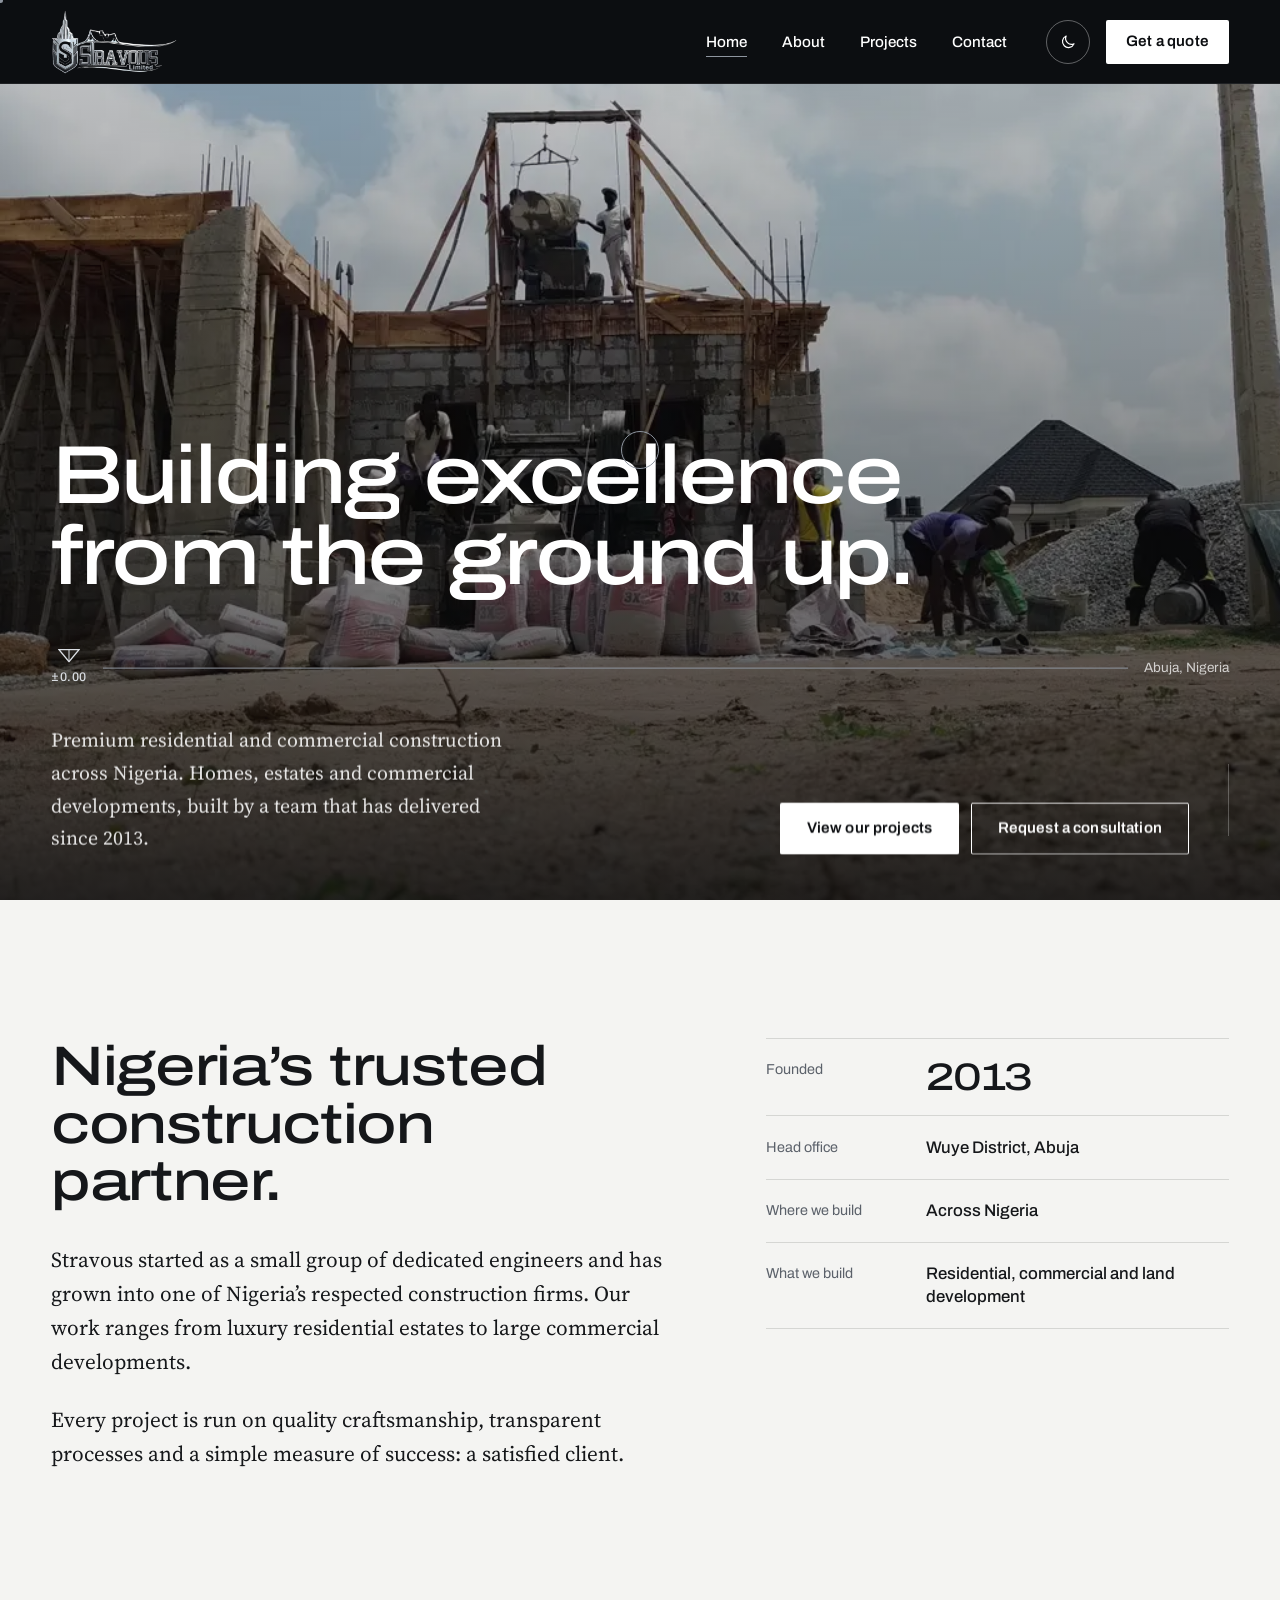
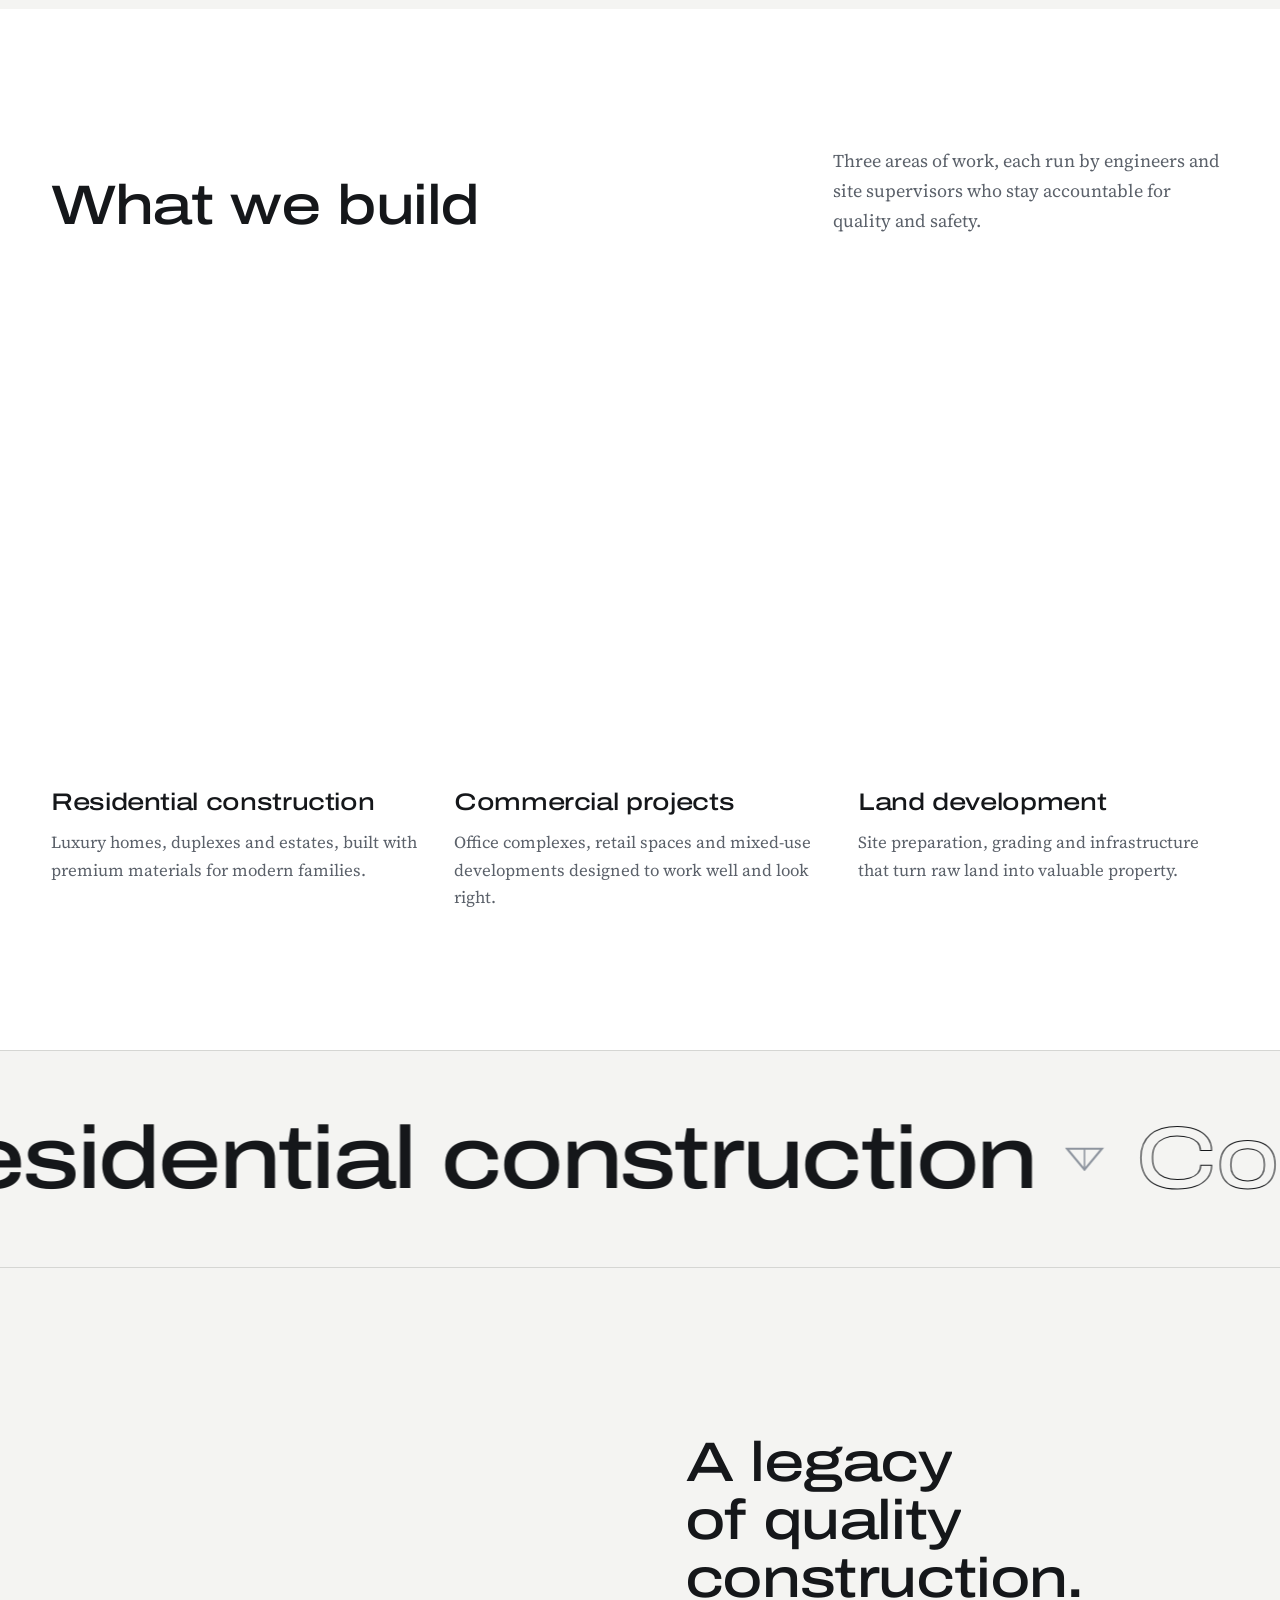
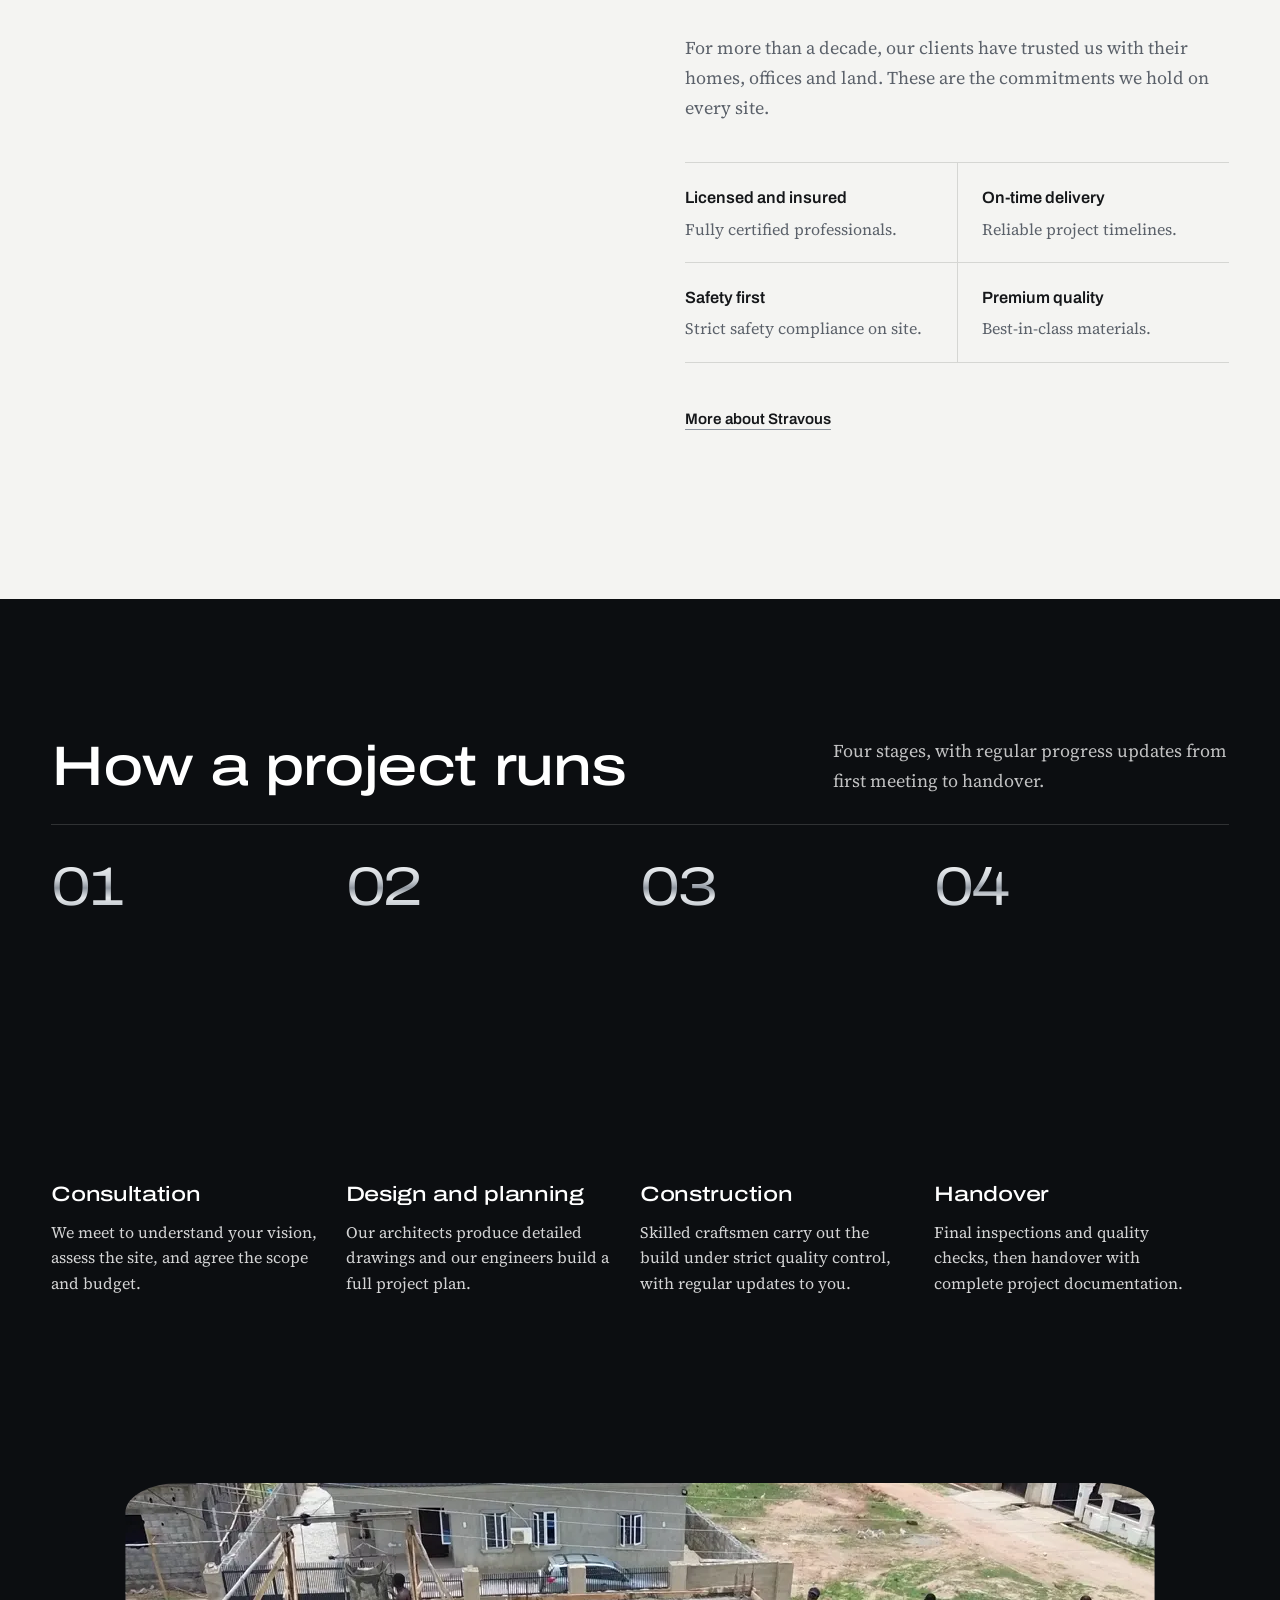
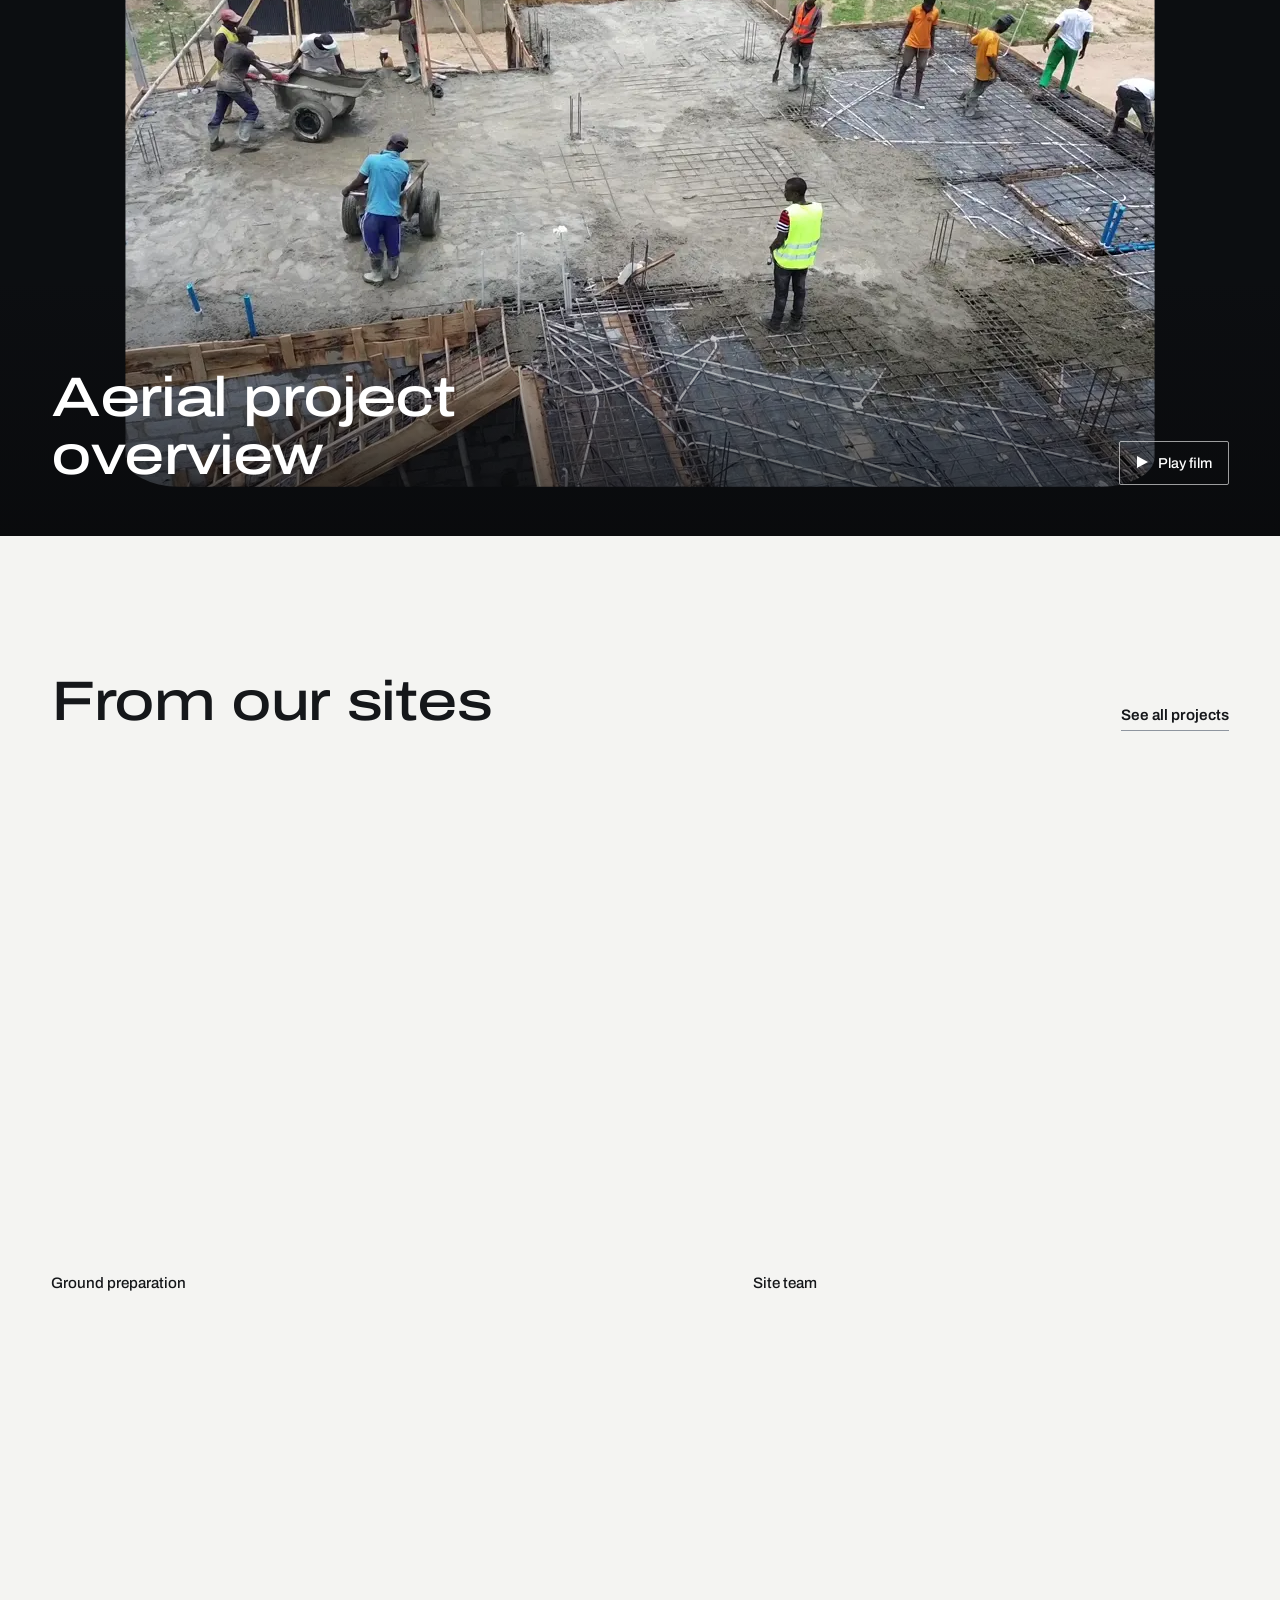
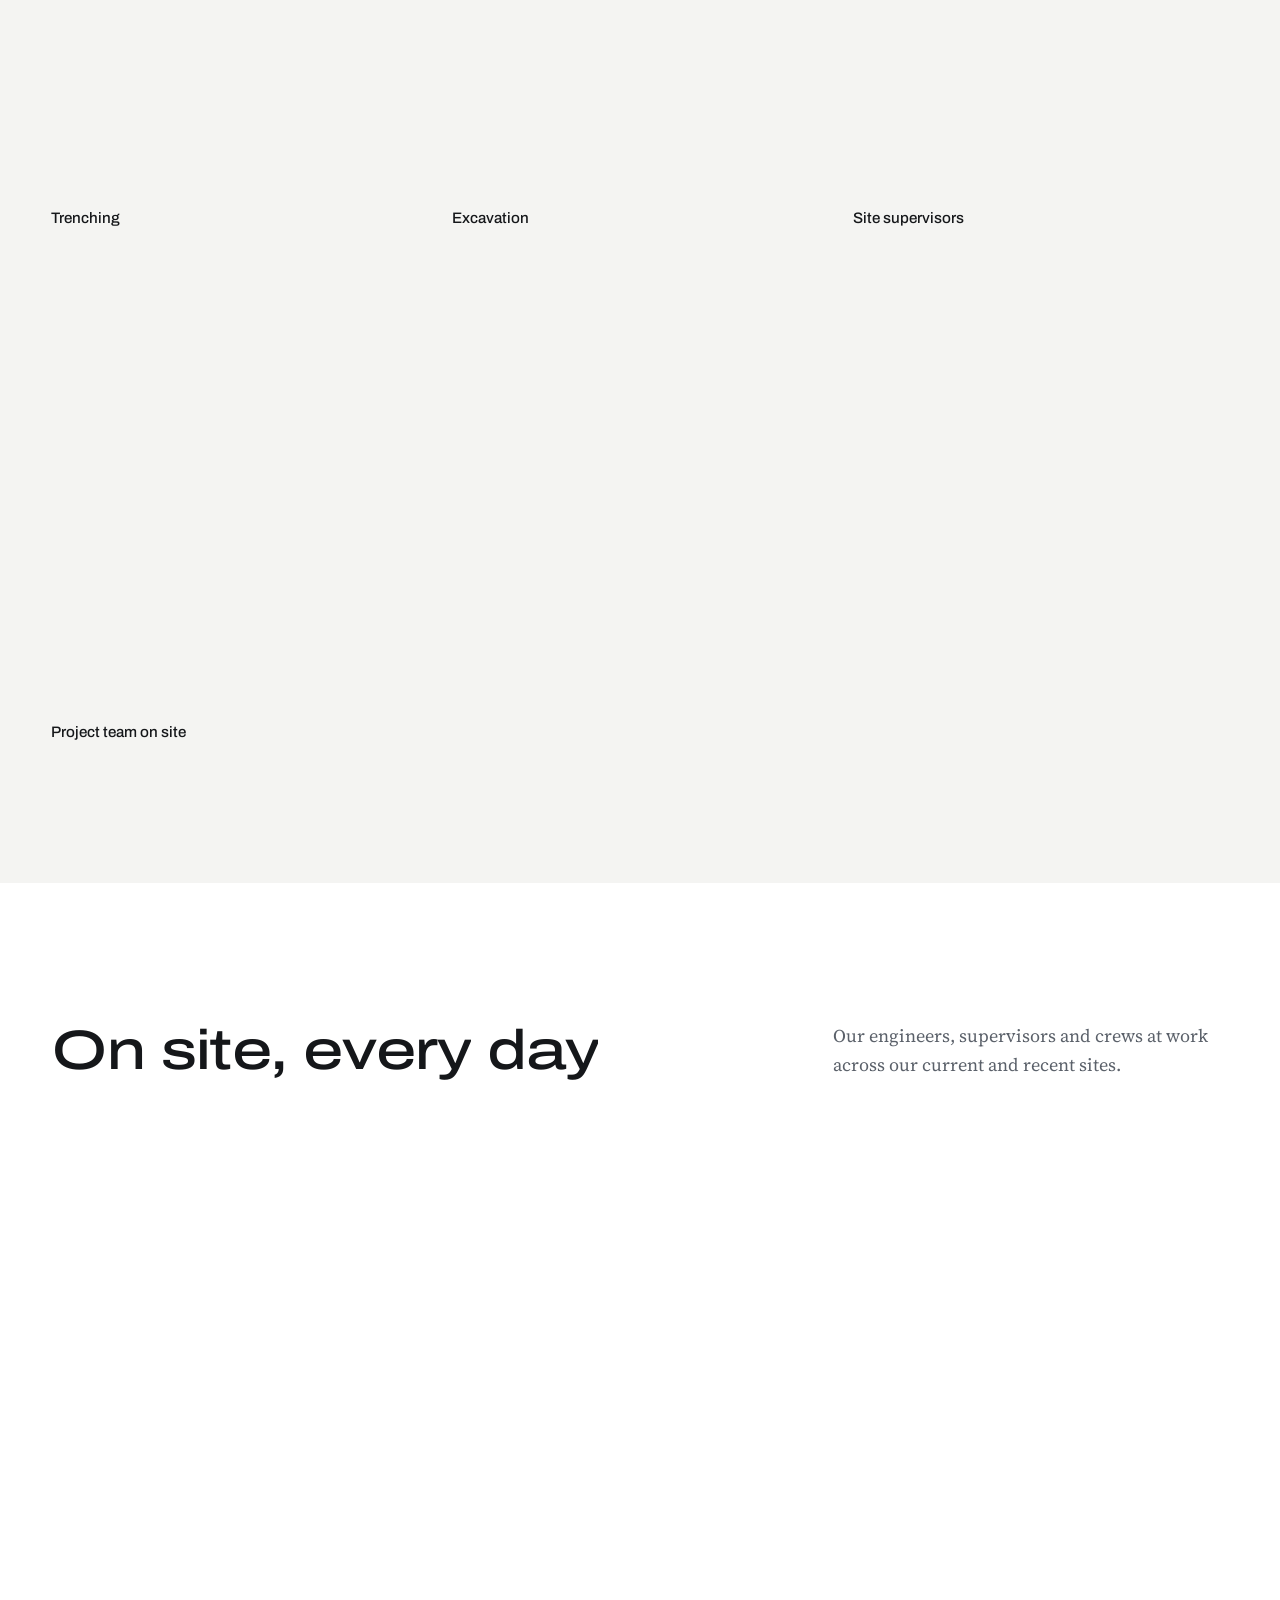
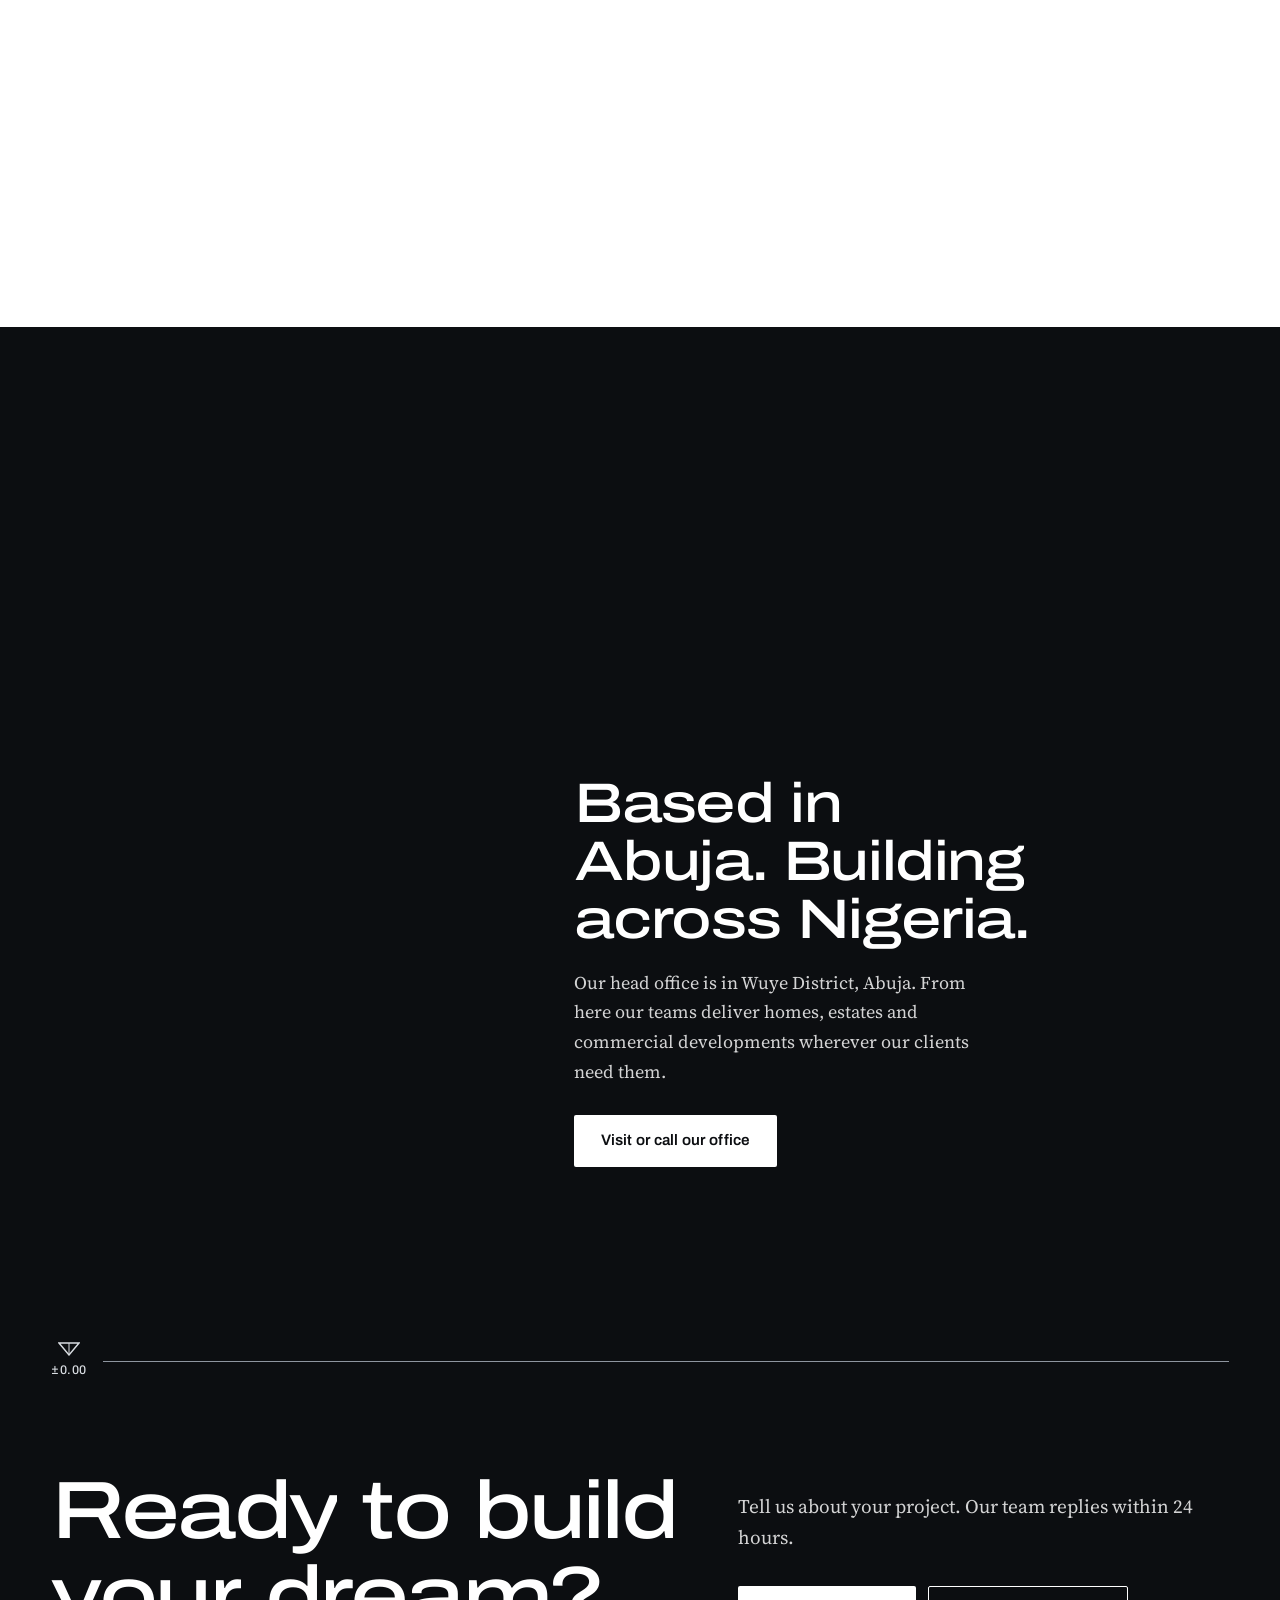
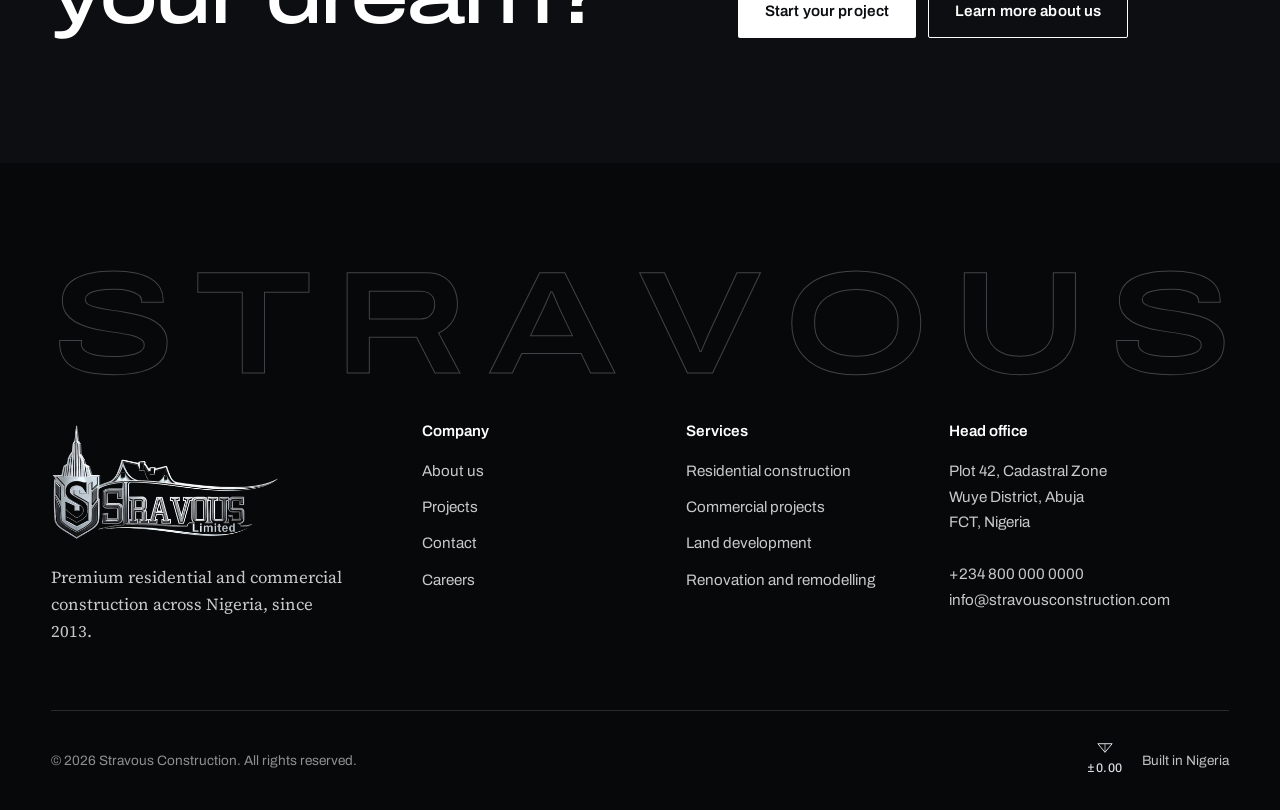
==== commit c85bdf89: "Added Site dark mode to be the system default" ====
--- a/index.html
+++ b/index.html
@@ -1,5 +1,5 @@
 <!DOCTYPE html>
-<html lang="en-NG" data-theme="dark">
+<html lang="en-NG">
 <head>
 <meta charset="utf-8">
 <meta name="viewport" content="width=device-width, initial-scale=1">
@@ -17,7 +17,7 @@
 <link rel="preload" href="assets/fonts/archivo-variable.woff2" as="font" type="font/woff2" crossorigin>
 <link rel="preload" href="assets/brand/logo-440.webp" as="image">
 <link rel="stylesheet" href="assets/css/stravous.css">
-<script>(function(d){try{var t=localStorage.getItem('stravous-theme')||'dark';d.setAttribute('data-theme',t);}catch(e){}})(document.documentElement);</script>
+<script>(function(d){try{var t=localStorage.getItem('stravous-theme')||(matchMedia('(prefers-color-scheme: dark)').matches?'dark':'light');d.setAttribute('data-theme',t);}catch(e){}})(document.documentElement);</script>
 <script>(function(d){d.classList.add('js');try{if(sessionStorage.getItem('stravous-intro')||matchMedia('(prefers-reduced-motion: reduce)').matches)d.classList.add('no-intro');}catch(e){}})(document.documentElement);</script>
 </head>
 <body>
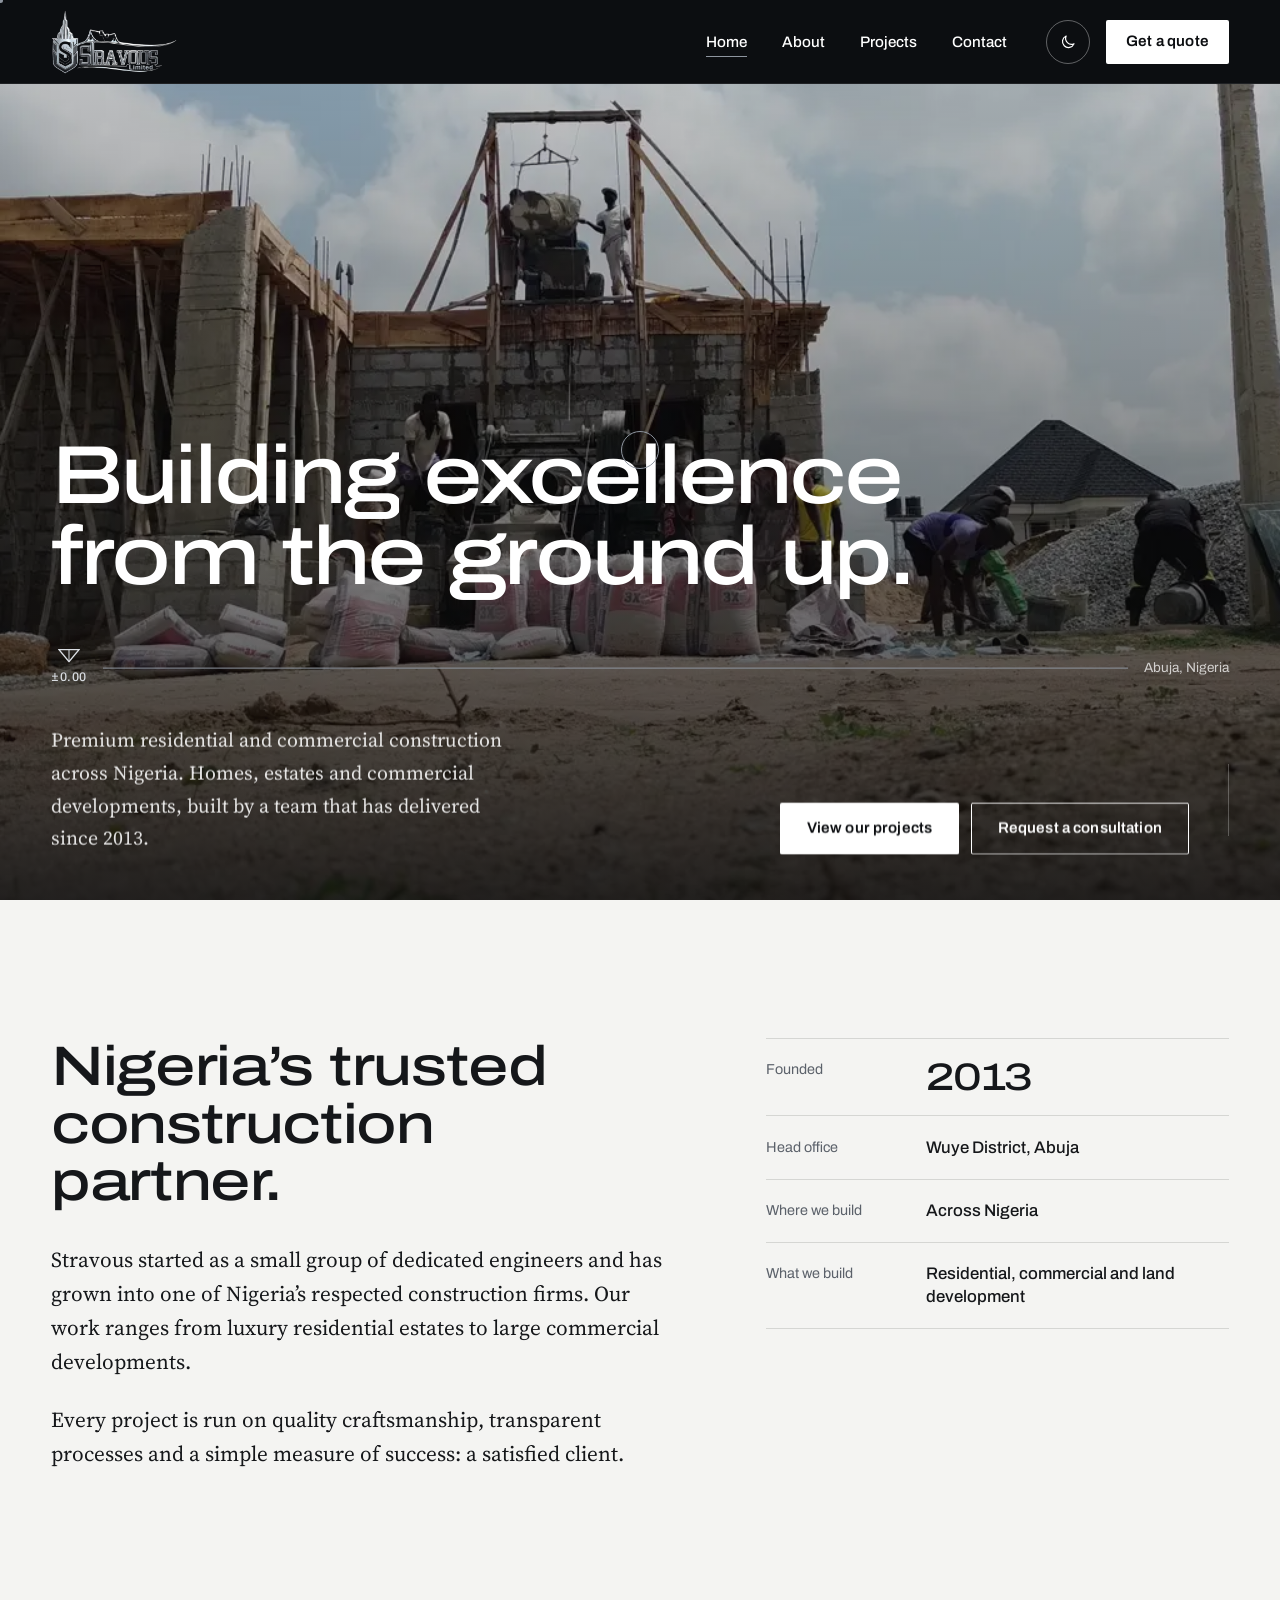
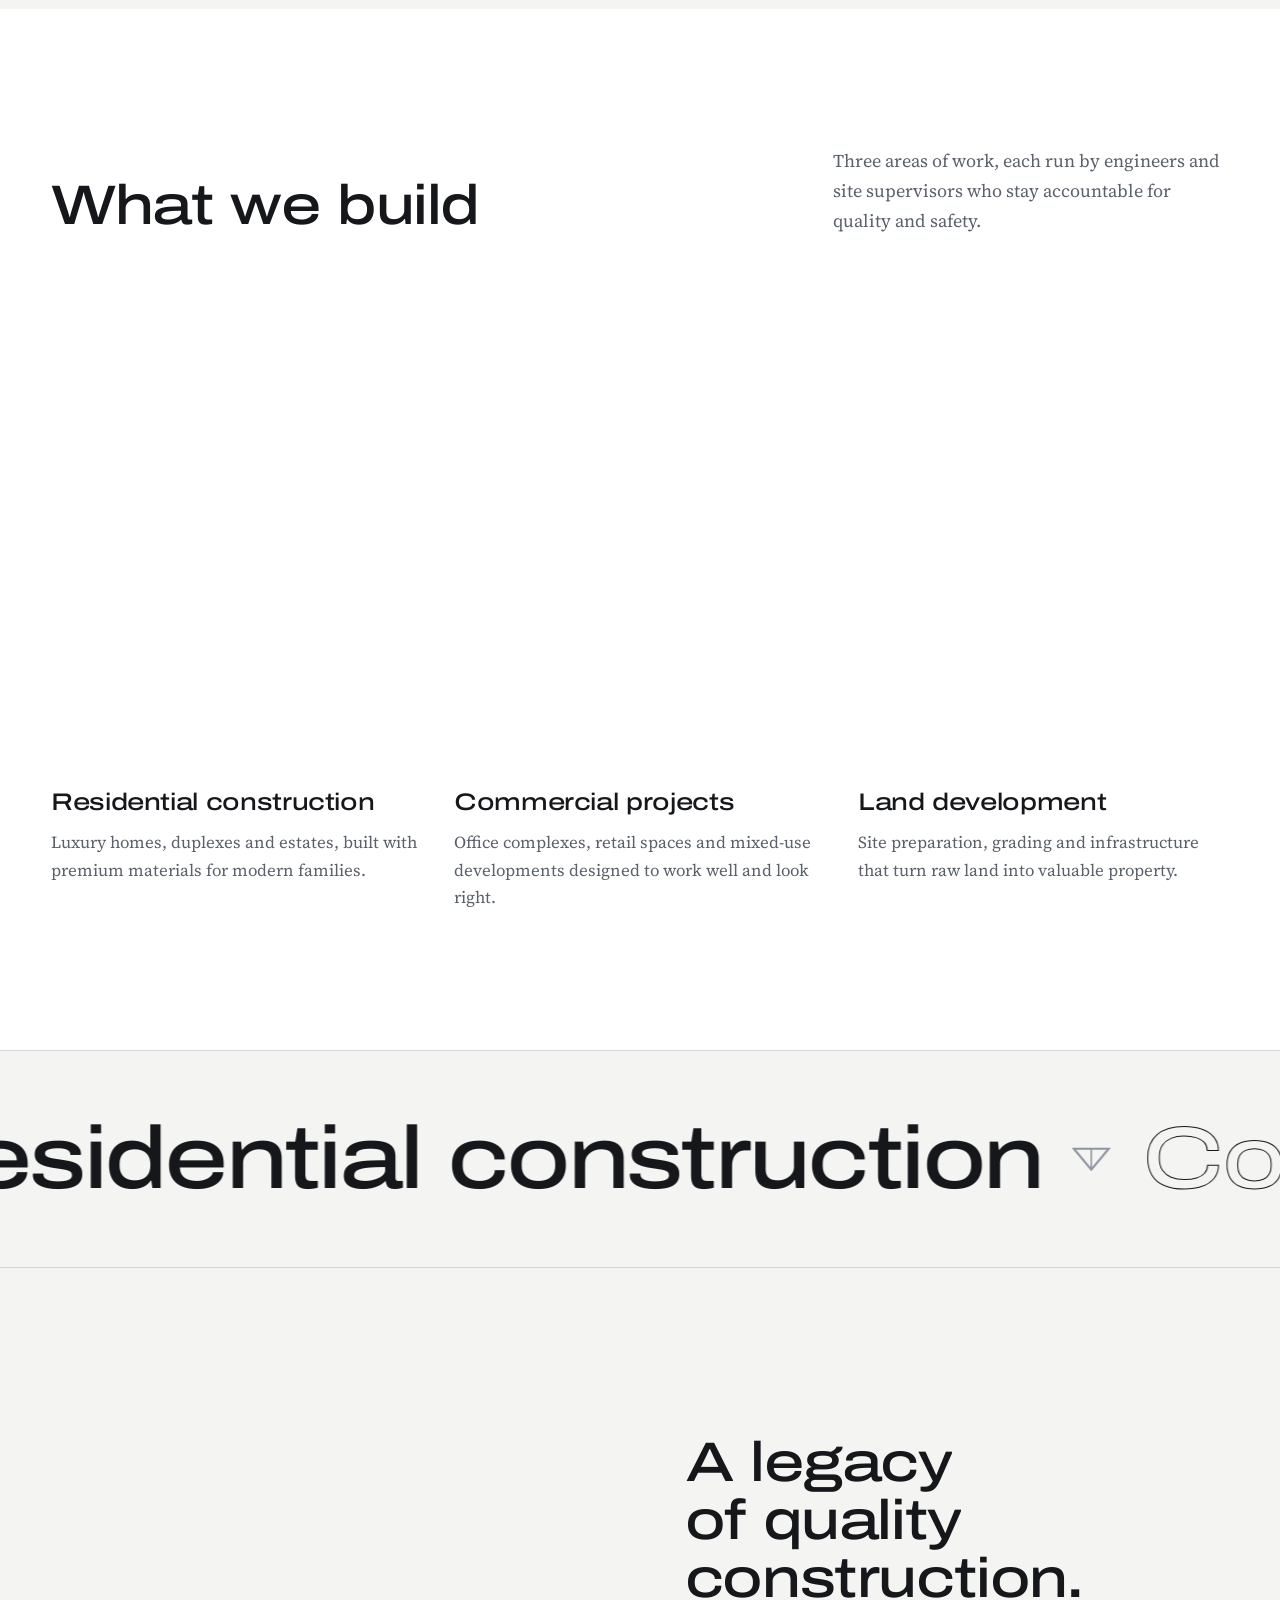
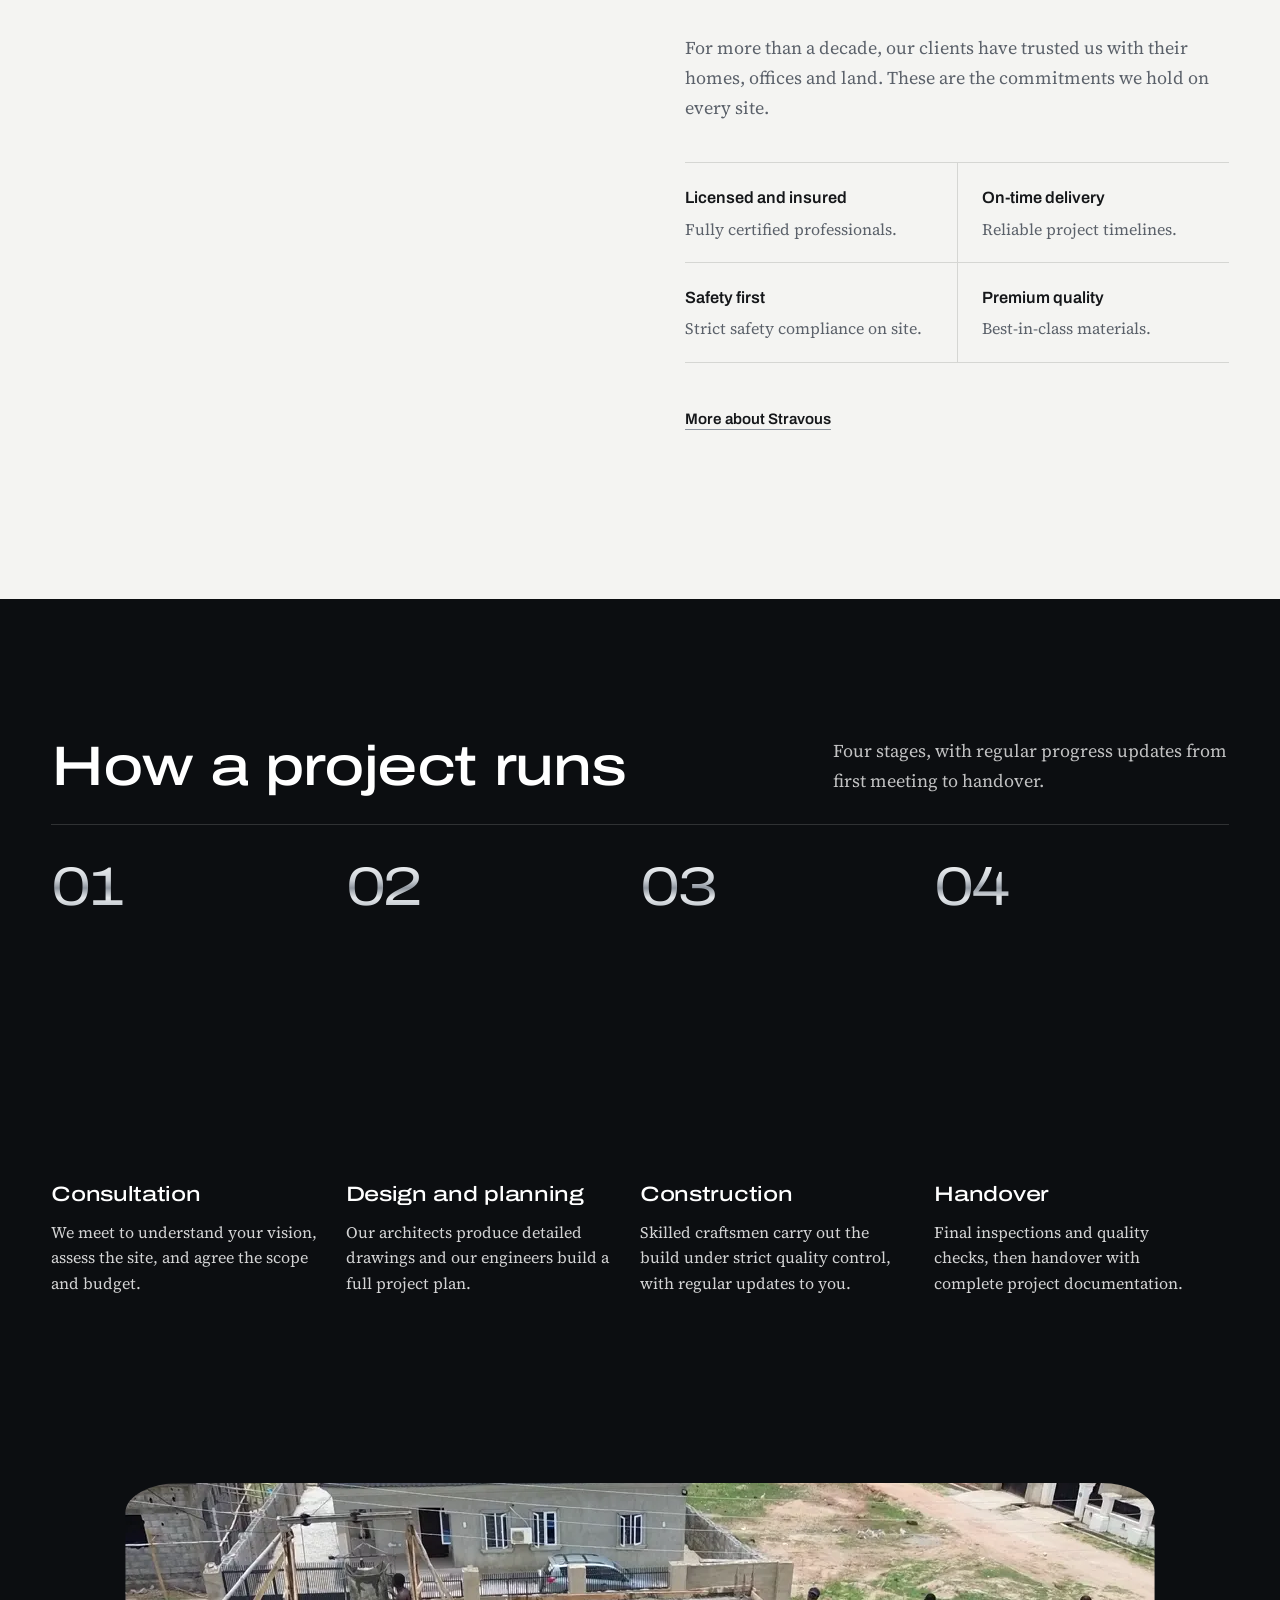
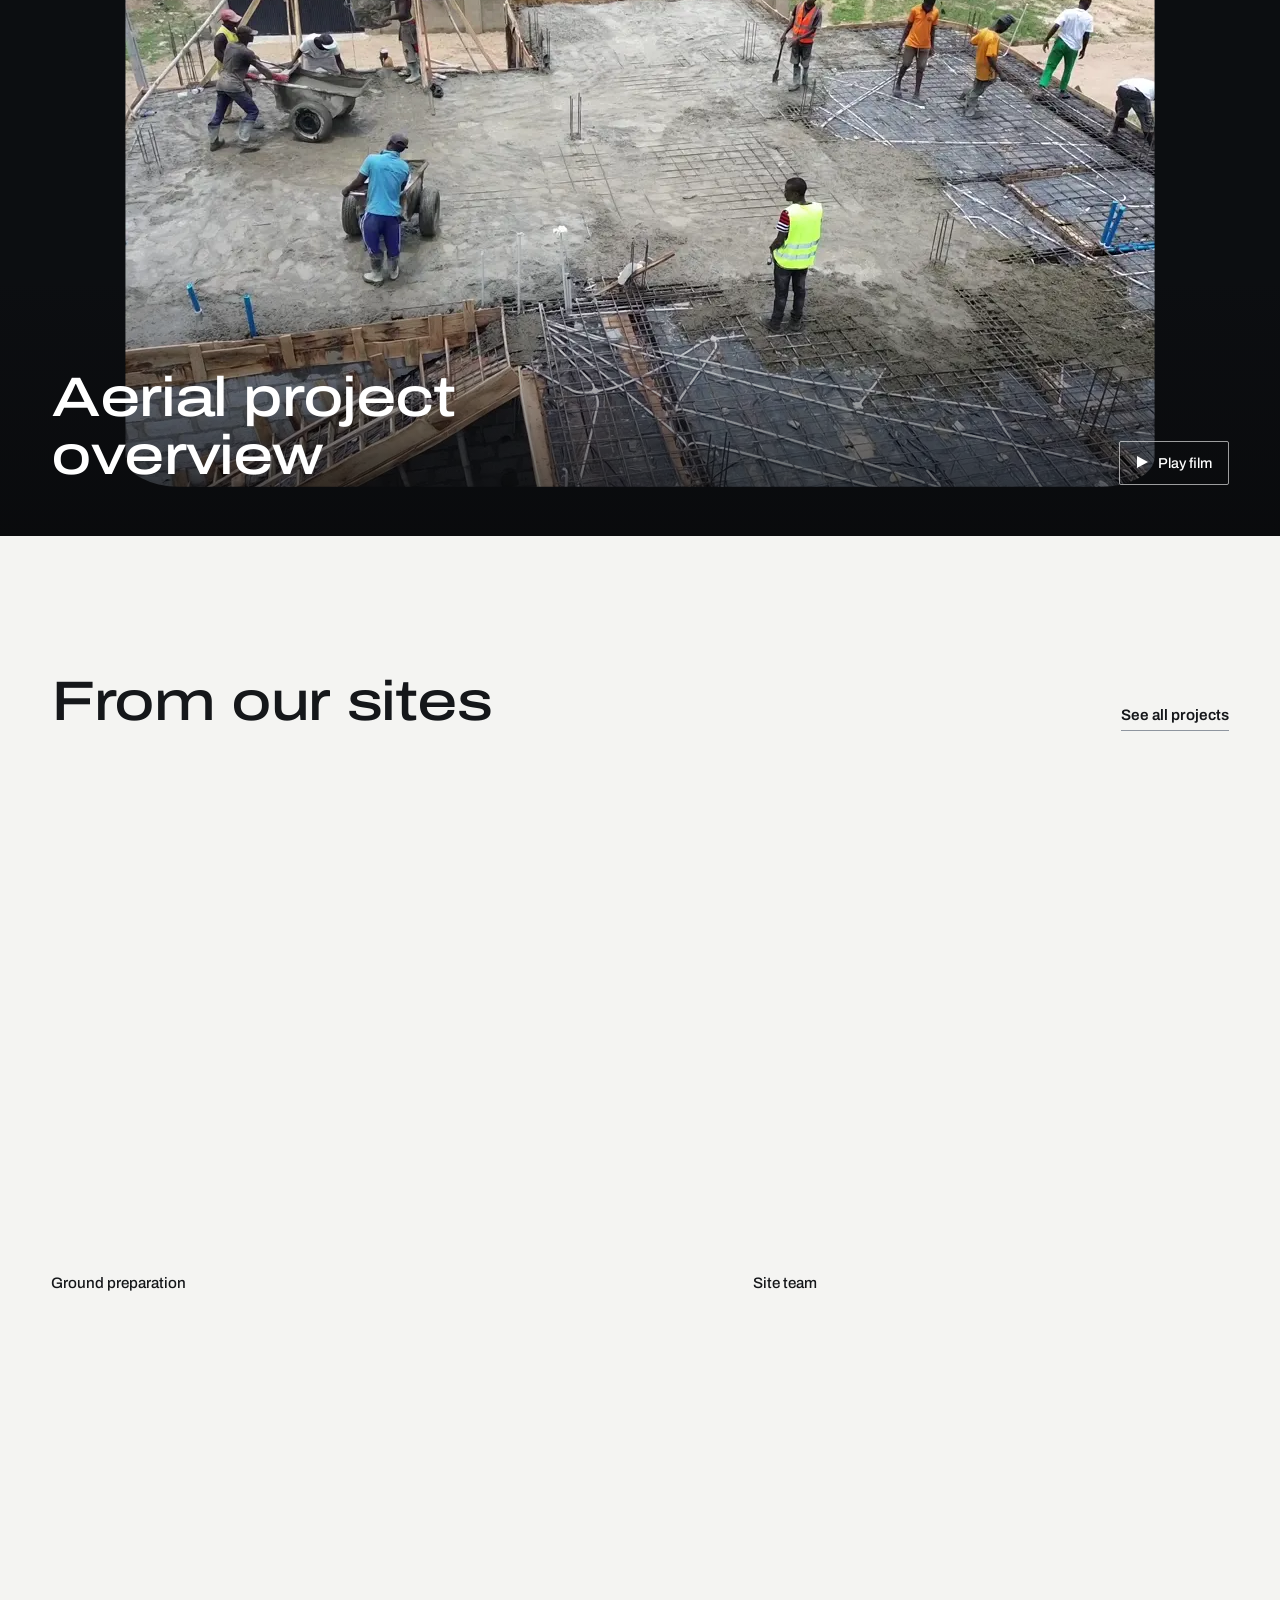
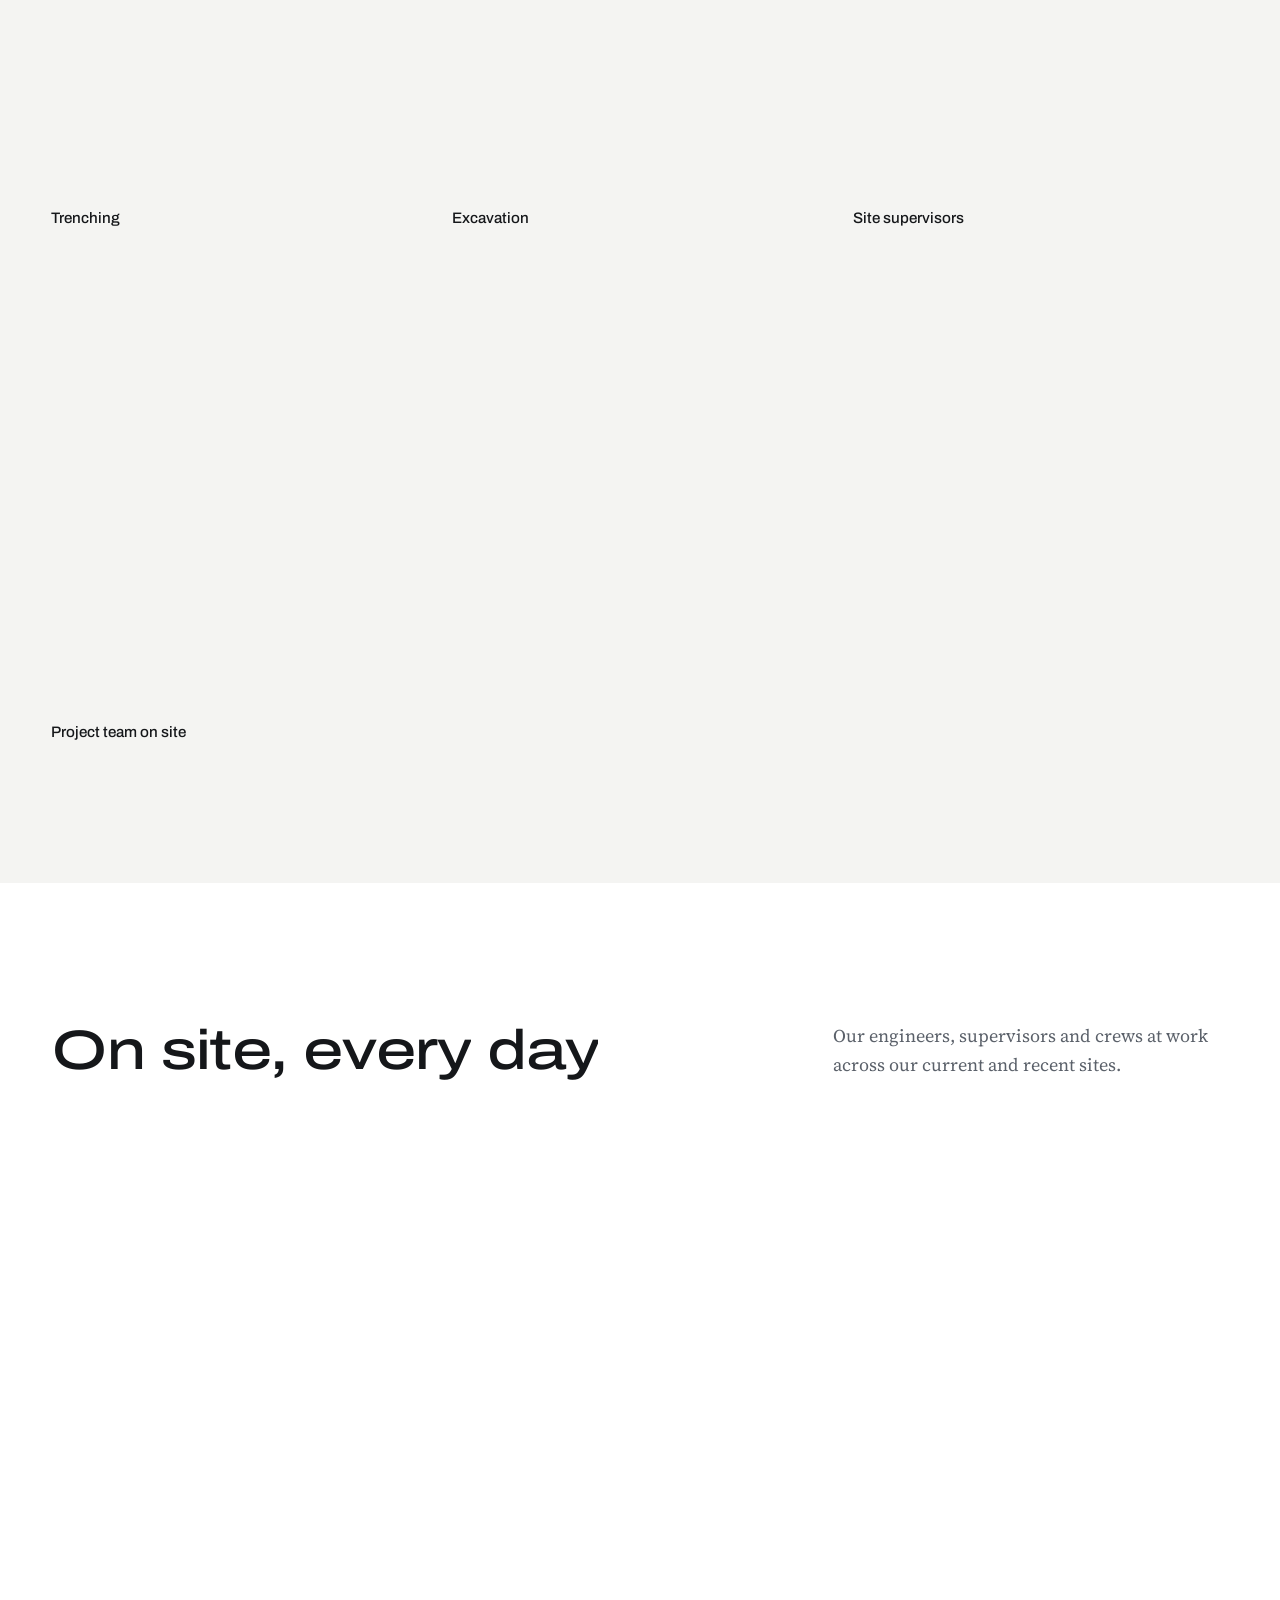
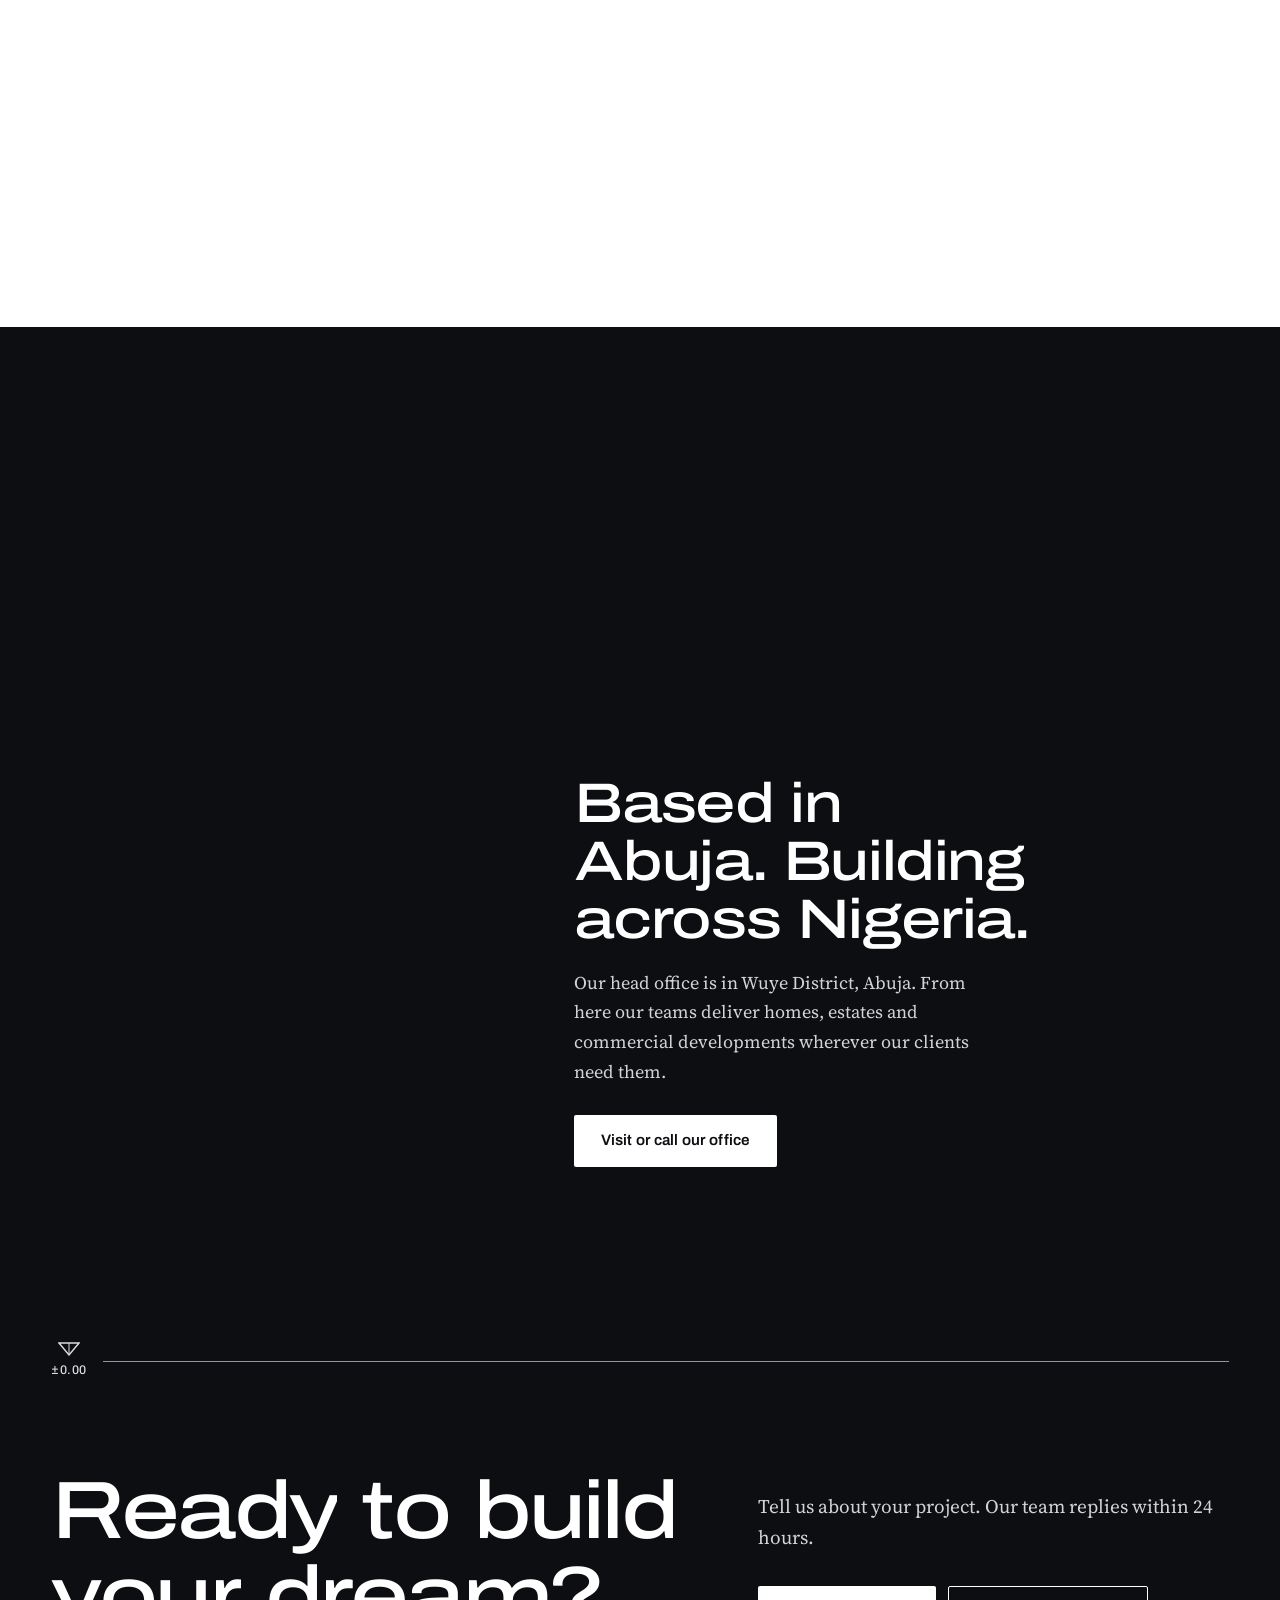
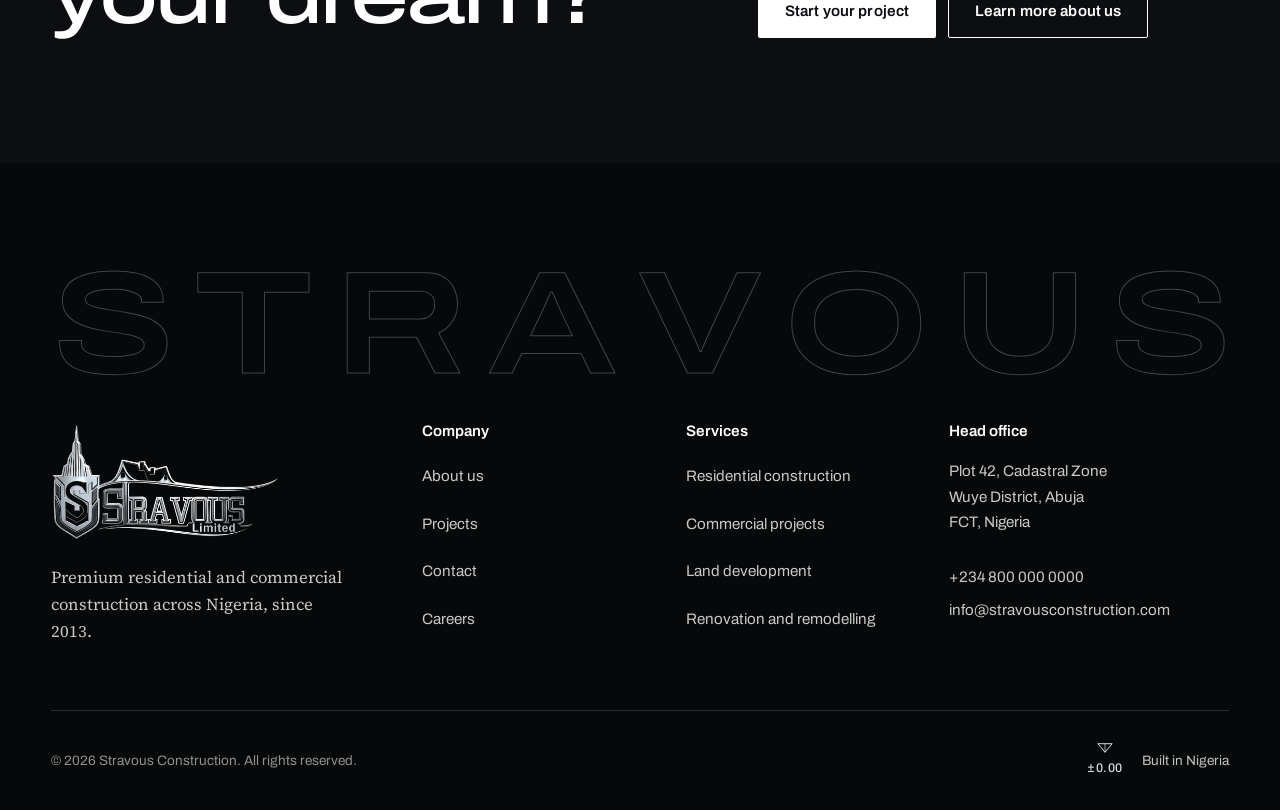
==== commit 2f47b35b: "Redesign for stravousconstruction.com: SEO, PHP contact form, responsive fixes" ====
--- a/index.html
+++ b/index.html
@@ -3,17 +3,32 @@
 <head>
 <meta charset="utf-8">
 <meta name="viewport" content="width=device-width, initial-scale=1">
-<title>Stravous Construction | Premium construction in Nigeria</title>
-<meta name="description" content="Stravous Construction builds premium homes, estates and commercial developments across Nigeria from its head office in Abuja.">
-<meta property="og:title" content="Stravous Construction | Premium construction in Nigeria">
-<meta property="og:description" content="Stravous Construction builds premium homes, estates and commercial developments across Nigeria from its head office in Abuja.">
+<title>Stravous Construction | Building Contractors in Abuja</title>
+<meta name="description" content="Stravous Construction builds homes, estates and commercial developments across Nigeria. Residential, commercial and land development from Abuja since 2013.">
+<link rel="canonical" href="https://stravousconstruction.com/">
+<meta name="robots" content="index, follow, max-image-preview:large">
 <meta property="og:type" content="website">
+<meta property="og:site_name" content="Stravous Construction">
+<meta property="og:locale" content="en_NG">
+<meta property="og:url" content="https://stravousconstruction.com/">
+<meta property="og:title" content="Stravous Construction | Building Contractors in Abuja">
+<meta property="og:description" content="Stravous Construction builds homes, estates and commercial developments across Nigeria. Residential, commercial and land development from Abuja since 2013.">
+<meta property="og:image" content="https://stravousconstruction.com/assets/brand/og-image.jpg">
+<meta property="og:image:width" content="1200">
+<meta property="og:image:height" content="630">
+<meta property="og:image:alt" content="Stravous Construction logo over a Stravous site in Abuja">
+<meta name="twitter:card" content="summary_large_image">
+<meta name="twitter:title" content="Stravous Construction | Building Contractors in Abuja">
+<meta name="twitter:description" content="Stravous Construction builds homes, estates and commercial developments across Nigeria. Residential, commercial and land development from Abuja since 2013.">
+<meta name="twitter:image" content="https://stravousconstruction.com/assets/brand/og-image.jpg">
+<meta name="geo.region" content="NG-FC">
+<meta name="geo.placename" content="Abuja">
+<script type="application/ld+json">{"@context":"https://schema.org","@graph":[{"@type":"GeneralContractor","@id":"https://stravousconstruction.com/#business","name":"Stravous Construction","alternateName":"Stravous Limited","url":"https://stravousconstruction.com/","logo":"https://stravousconstruction.com/assets/brand/logo.png","image":"https://stravousconstruction.com/assets/brand/og-image.jpg","description":"Residential construction, commercial projects and land development across Nigeria, from a head office in Wuye District, Abuja.","foundingDate":"2013","email":"info@stravousconstruction.com","address":{"@type":"PostalAddress","streetAddress":"Plot 42, Cadastral Zone, Wuye District","addressLocality":"Abuja","addressRegion":"Federal Capital Territory","addressCountry":"NG"},"areaServed":{"@type":"Country","name":"Nigeria"},"openingHoursSpecification":[{"@type":"OpeningHoursSpecification","dayOfWeek":["Monday","Tuesday","Wednesday","Thursday","Friday"],"opens":"08:00","closes":"18:00"},{"@type":"OpeningHoursSpecification","dayOfWeek":"Saturday","opens":"09:00","closes":"14:00"}],"knowsAbout":["Residential construction","Commercial construction","Land development","Renovation and remodelling"],"hasOfferCatalog":{"@type":"OfferCatalog","name":"Construction services","itemListElement":[{"@type":"Offer","itemOffered":{"@type":"Service","name":"Residential construction"}},{"@type":"Offer","itemOffered":{"@type":"Service","name":"Commercial projects"}},{"@type":"Offer","itemOffered":{"@type":"Service","name":"Land development"}},{"@type":"Offer","itemOffered":{"@type":"Service","name":"Renovation and remodelling"}}]}},{"@type":"WebSite","@id":"https://stravousconstruction.com/#website","url":"https://stravousconstruction.com/","name":"Stravous Construction","publisher":{"@id":"https://stravousconstruction.com/#business"},"inLanguage":"en-NG"}]}</script>
 <meta name="theme-color" content="#0C0E11">
 <link rel="icon" href="assets/brand/favicon.ico" sizes="48x48">
 <link rel="icon" href="assets/brand/favicon-32.png" type="image/png" sizes="32x32">
 <link rel="apple-touch-icon" href="assets/brand/apple-touch-icon.png">
 <link rel="manifest" href="assets/brand/site.webmanifest">
-<meta property="og:image" content="assets/brand/logo.png">
 <link rel="preload" href="assets/fonts/archivo-variable.woff2" as="font" type="font/woff2" crossorigin>
 <link rel="preload" href="assets/brand/logo-440.webp" as="image">
 <link rel="stylesheet" href="assets/css/stravous.css">
@@ -194,9 +209,9 @@
 
 <section class="city" aria-labelledby="city-title">
   <div class="city__grid">
-    <figure class="c1"><img src="https://unsplash.com/photos/qCfHygg59Xo/download?w=1600" alt="Office towers in central Abuja" loading="lazy" onerror="this.closest('figure').classList.add('noimg')"><figcaption>Photo: Praise Godwin, Unsplash</figcaption></figure>
-    <figure class="c2"><img src="https://unsplash.com/photos/F_hP511eCC8/download?w=1200" alt="World Trade Center, Abuja" loading="lazy" onerror="this.closest('figure').classList.add('noimg')"><figcaption>Photo: Sadiq Ali, Unsplash</figcaption></figure>
-    <figure class="c3"><img src="https://unsplash.com/photos/UwoCLYgejB0/download?w=1200" alt="Highway into Abuja" loading="lazy" onerror="this.closest('figure').classList.add('noimg')"><figcaption>Photo: Sadiq Ali, Unsplash</figcaption></figure>
+    <figure class="c1"><img src="assets/img/abuja-towers-1280.webp" srcset="assets/img/abuja-towers-640.webp 640w, assets/img/abuja-towers-1280.webp 1280w, assets/img/abuja-towers-1920.webp 1920w" sizes="(max-width: 860px) 100vw, 45vw" width="2000" height="2667" decoding="async" alt="Office towers in central Abuja" loading="lazy"><figcaption>Photo: Praise Godwin, Unsplash</figcaption></figure>
+    <figure class="c2"><img src="assets/img/abuja-wtc-1280.webp" srcset="assets/img/abuja-wtc-640.webp 640w, assets/img/abuja-wtc-1280.webp 1280w, assets/img/abuja-wtc-1920.webp 1920w" sizes="(max-width: 860px) 50vw, 28vw" width="2000" height="2667" decoding="async" alt="World Trade Center, Abuja" loading="lazy"><figcaption>Photo: Sadiq Ali, Unsplash</figcaption></figure>
+    <figure class="c3"><img src="assets/img/abuja-highway-1280.webp" srcset="assets/img/abuja-highway-640.webp 640w, assets/img/abuja-highway-1280.webp 1280w, assets/img/abuja-highway-1920.webp 1920w" sizes="(max-width: 860px) 50vw, 28vw" width="2000" height="2667" decoding="async" alt="Highway into Abuja" loading="lazy"><figcaption>Photo: Sadiq Ali, Unsplash</figcaption></figure>
     <div class="city__text">
       <h2 id="city-title">Based in Abuja. Building across Nigeria.</h2>
       <p>Our head office is in Wuye District, Abuja. From here our teams deliver homes, estates and commercial developments wherever our clients need them.</p>
--- a/assets/css/stravous.css
+++ b/assets/css/stravous.css
@@ -868,3 +868,79 @@
 .site-header::after { content: none; }
 .site-header.is-solid { background: #0C0E11; }
 .logo img, .site-header.is-solid .logo img { filter: none; }
+.form-status.is-error { border-left-color: #B3261E; }
+
+/* =========================================================
+   Responsive refinements
+   ========================================================= */
+/* Grids never force a column wider than the screen */
+.contact, .split, .intro, .cta .wrap, .hero__foot { grid-template-columns: minmax(0, 1.4fr) minmax(0, 1fr); }
+.split { grid-template-columns: minmax(0, 1fr) minmax(0, 1fr); }
+.intro { grid-template-columns: minmax(0, 1.35fr) minmax(0, 1fr); }
+.hero__foot { grid-template-columns: minmax(0, 1fr) auto; }
+@media (max-width: 960px) { .contact { grid-template-columns: minmax(0, 1fr); } }
+@media (max-width: 900px) { .split, .intro { grid-template-columns: minmax(0, 1fr); } }
+@media (max-width: 860px) { .cta .wrap { grid-template-columns: minmax(0, 1fr); } }
+@media (max-width: 760px) { .hero__foot { grid-template-columns: minmax(0, 1fr); } }
+.form > *, .field input, .field select, .field textarea { min-width: 0; }
+h1, h2, h3 { overflow-wrap: break-word; hyphens: manual; }
+.details a, .site-footer address a { overflow-wrap: anywhere; }
+
+/* Comfortable tap targets for phone and email links */
+.site-footer address a, .details dd a { display: inline-block; padding: .55rem 0; margin: -.35rem 0; }
+.site-footer ul a { display: inline-block; padding: .35rem 0; }
+
+/* Phones */
+@media (max-width: 560px) {
+  .form { grid-template-columns: minmax(0, 1fr); }
+  .film__caption .wrap { flex-direction: column; align-items: flex-start; gap: 1.1rem; }
+  .film video { height: 70svh; }
+  .btn-row { width: 100%; }
+  .btn-row .btn { flex: 1 1 100%; }
+  .section-head { margin-bottom: 2rem; }
+  .facts div { grid-template-columns: 7.5rem minmax(0, 1fr); }
+  .facts dd.big { font-size: 2rem; }
+  .details li { flex-direction: column; gap: .1rem; }
+  .commitments div { padding-right: 0; }
+  .lightbox img { max-width: 100vw; }
+  .footer-bottom { flex-direction: column; align-items: flex-start; }
+}
+@media (max-width: 380px) {
+  :root { --gutter: 1.1rem; }
+  .hero h1 { font-size: 2.35rem; }
+  .page-head h1 { font-size: 2.2rem; }
+  h2, .intro h2, .film__caption h2, .city__text h2 { font-size: 1.85rem; }
+  .cta h2 { font-size: 2.3rem; }
+  .theme-toggle { width: 40px; height: 40px; }
+  .header-toggle { margin-right: .25rem; }
+}
+
+/* Tablets: header nav is the menu below 900px, so give the content room */
+@media (min-width: 561px) and (max-width: 900px) {
+  .services { grid-template-columns: repeat(2, minmax(0, 1fr)); }
+  .services .service:last-child { grid-column: 1 / -1; }
+  .services .service:last-child .service__img { aspect-ratio: 21 / 9; }
+  .team { grid-template-columns: repeat(2, minmax(0, 1fr)); }
+  .values { grid-template-columns: minmax(0, 1fr); }
+}
+
+/* Very large screens: keep line lengths and media in proportion */
+@media (min-width: 1800px) {
+  :root { --wrap: 1480px; }
+  .film video { height: min(78vh, 900px); }
+}
+
+/* Landscape phones: the hero should not demand more height than the screen has */
+@media (max-height: 500px) and (orientation: landscape) {
+  .hero { min-height: 520px; }
+  .page-head { min-height: 420px; }
+  .hero__inner, .page-head .wrap { padding-top: 6.5rem; }
+}
+@media (max-width: 560px) {
+  .details { padding: 1.6rem 1.25rem; }
+  .details dd { font-size: .93rem; }
+  .details a { overflow-wrap: normal; }
+}
+@media (max-width: 360px) { .details dd { font-size: .86rem; } }
+/* Keep the logo and theme button visible above the open phone menu */
+@media (max-width: 900px) { .site-header .logo, .header-toggle { position: relative; z-index: 2; } }
